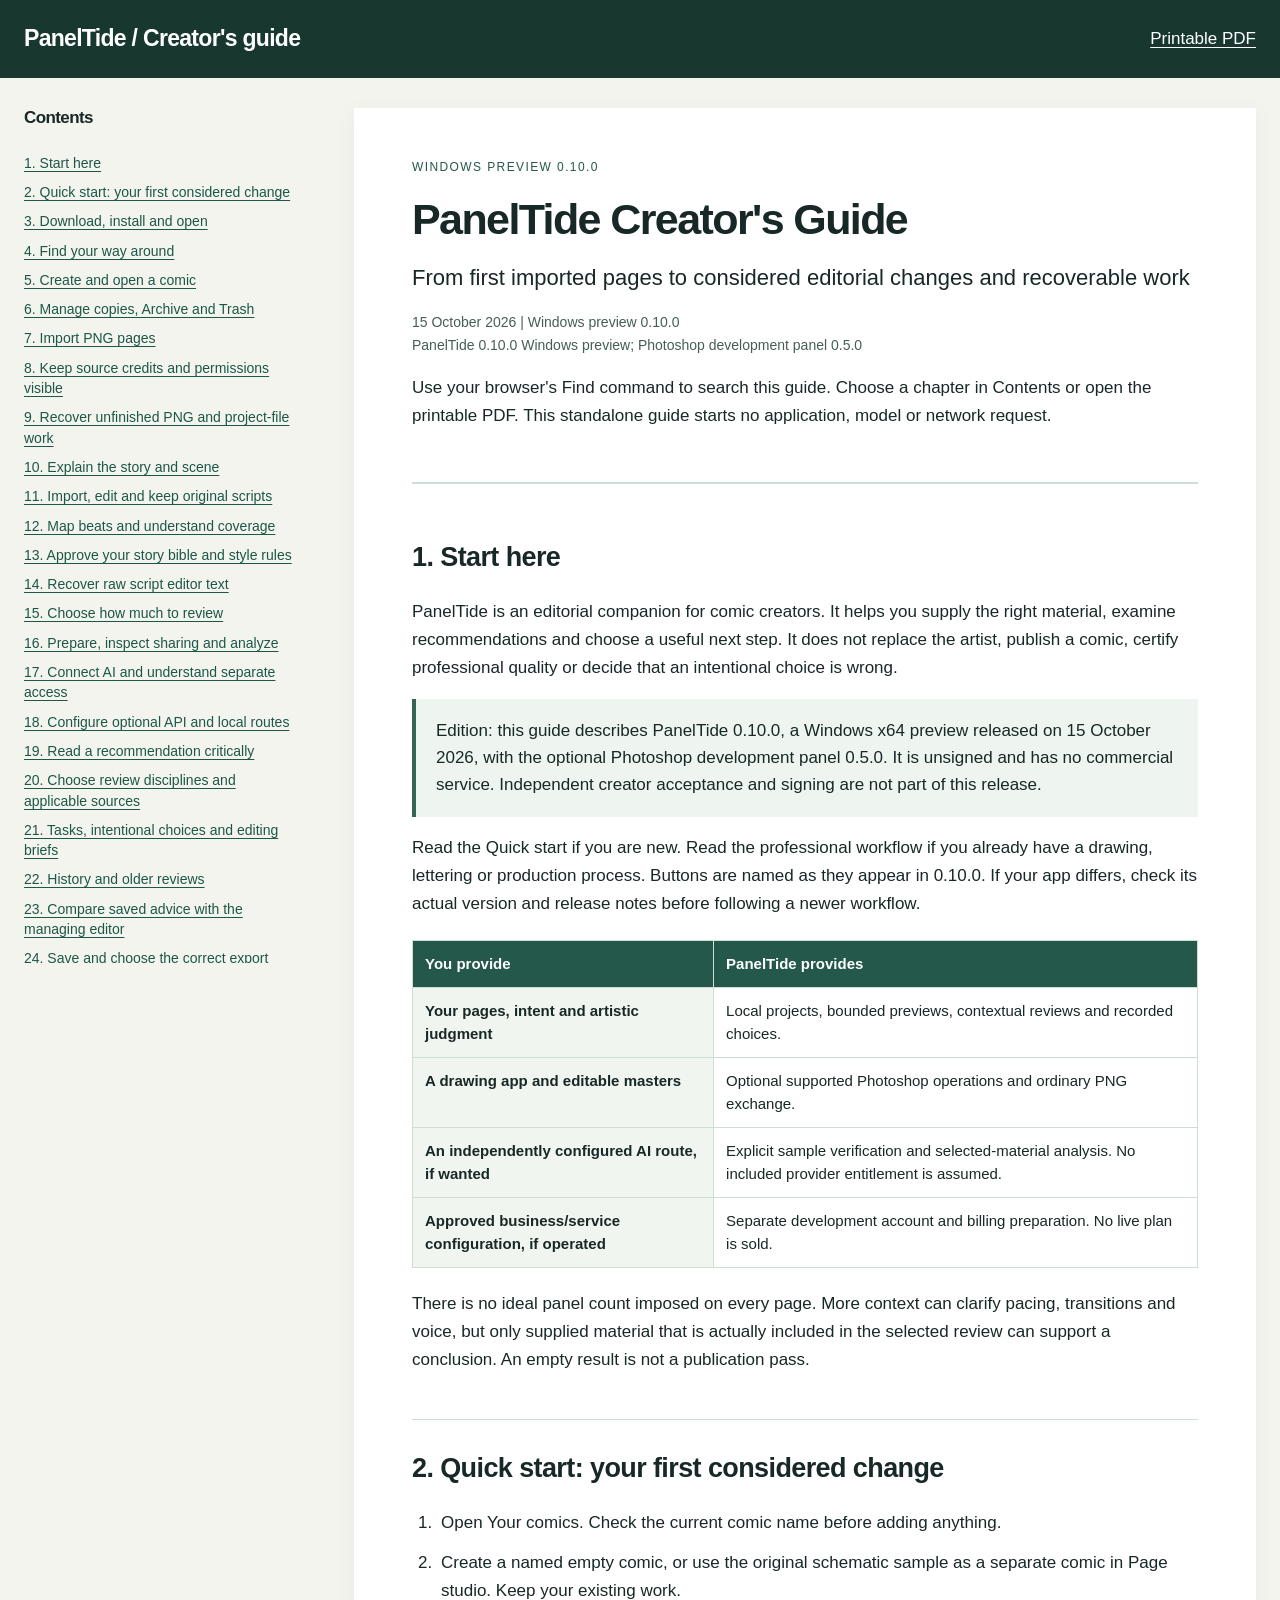
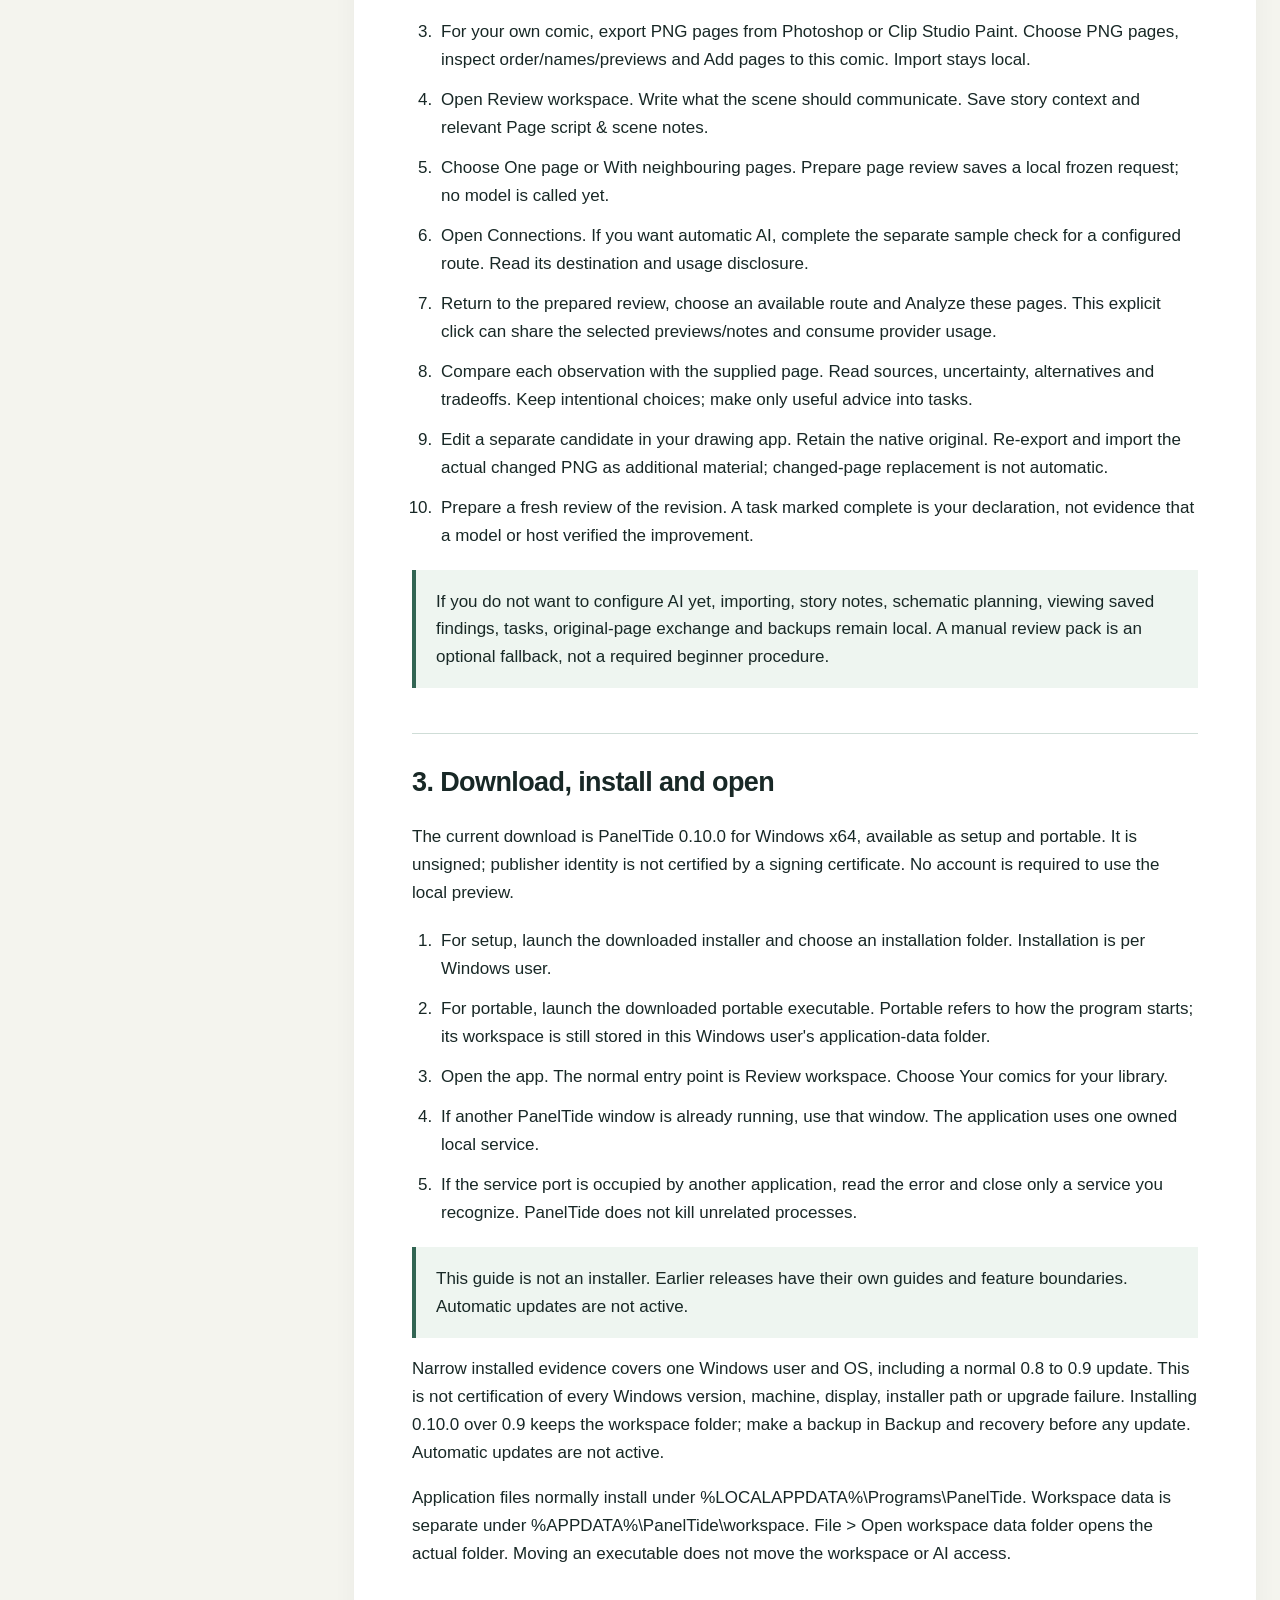
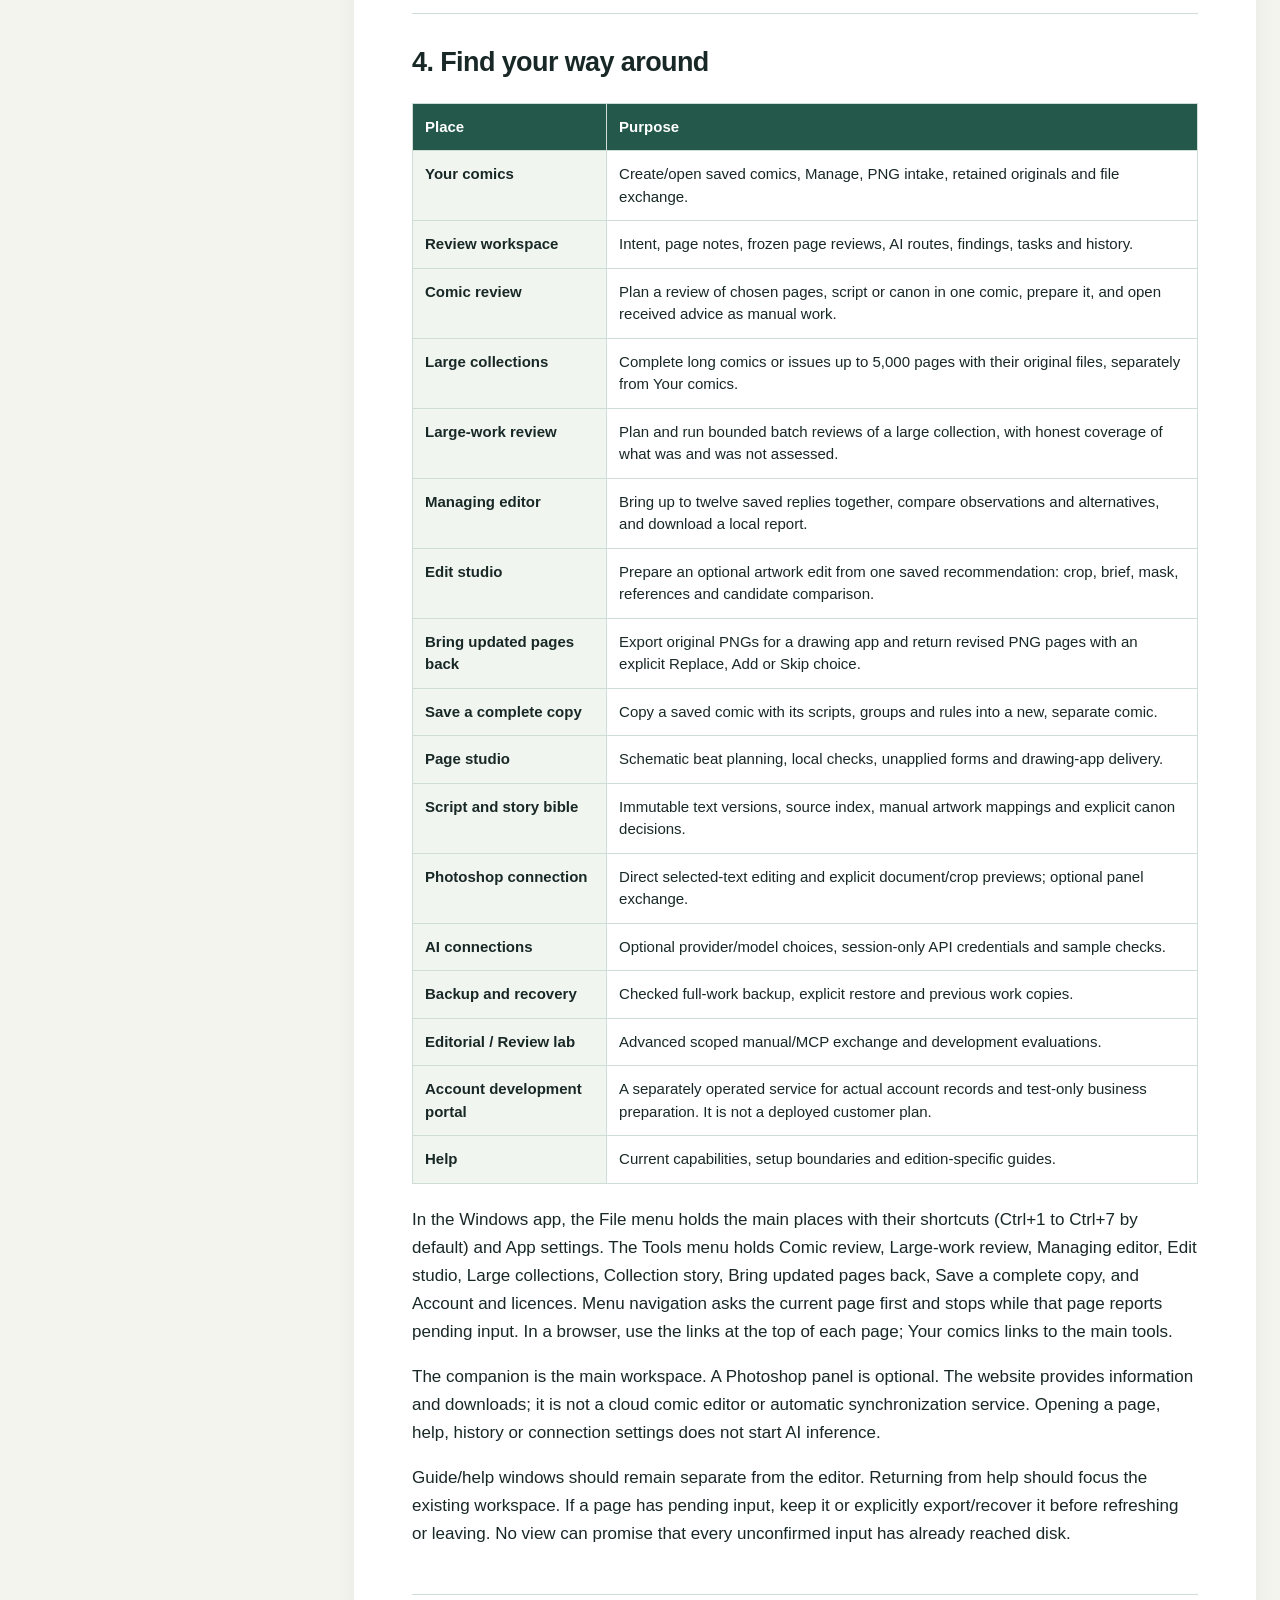
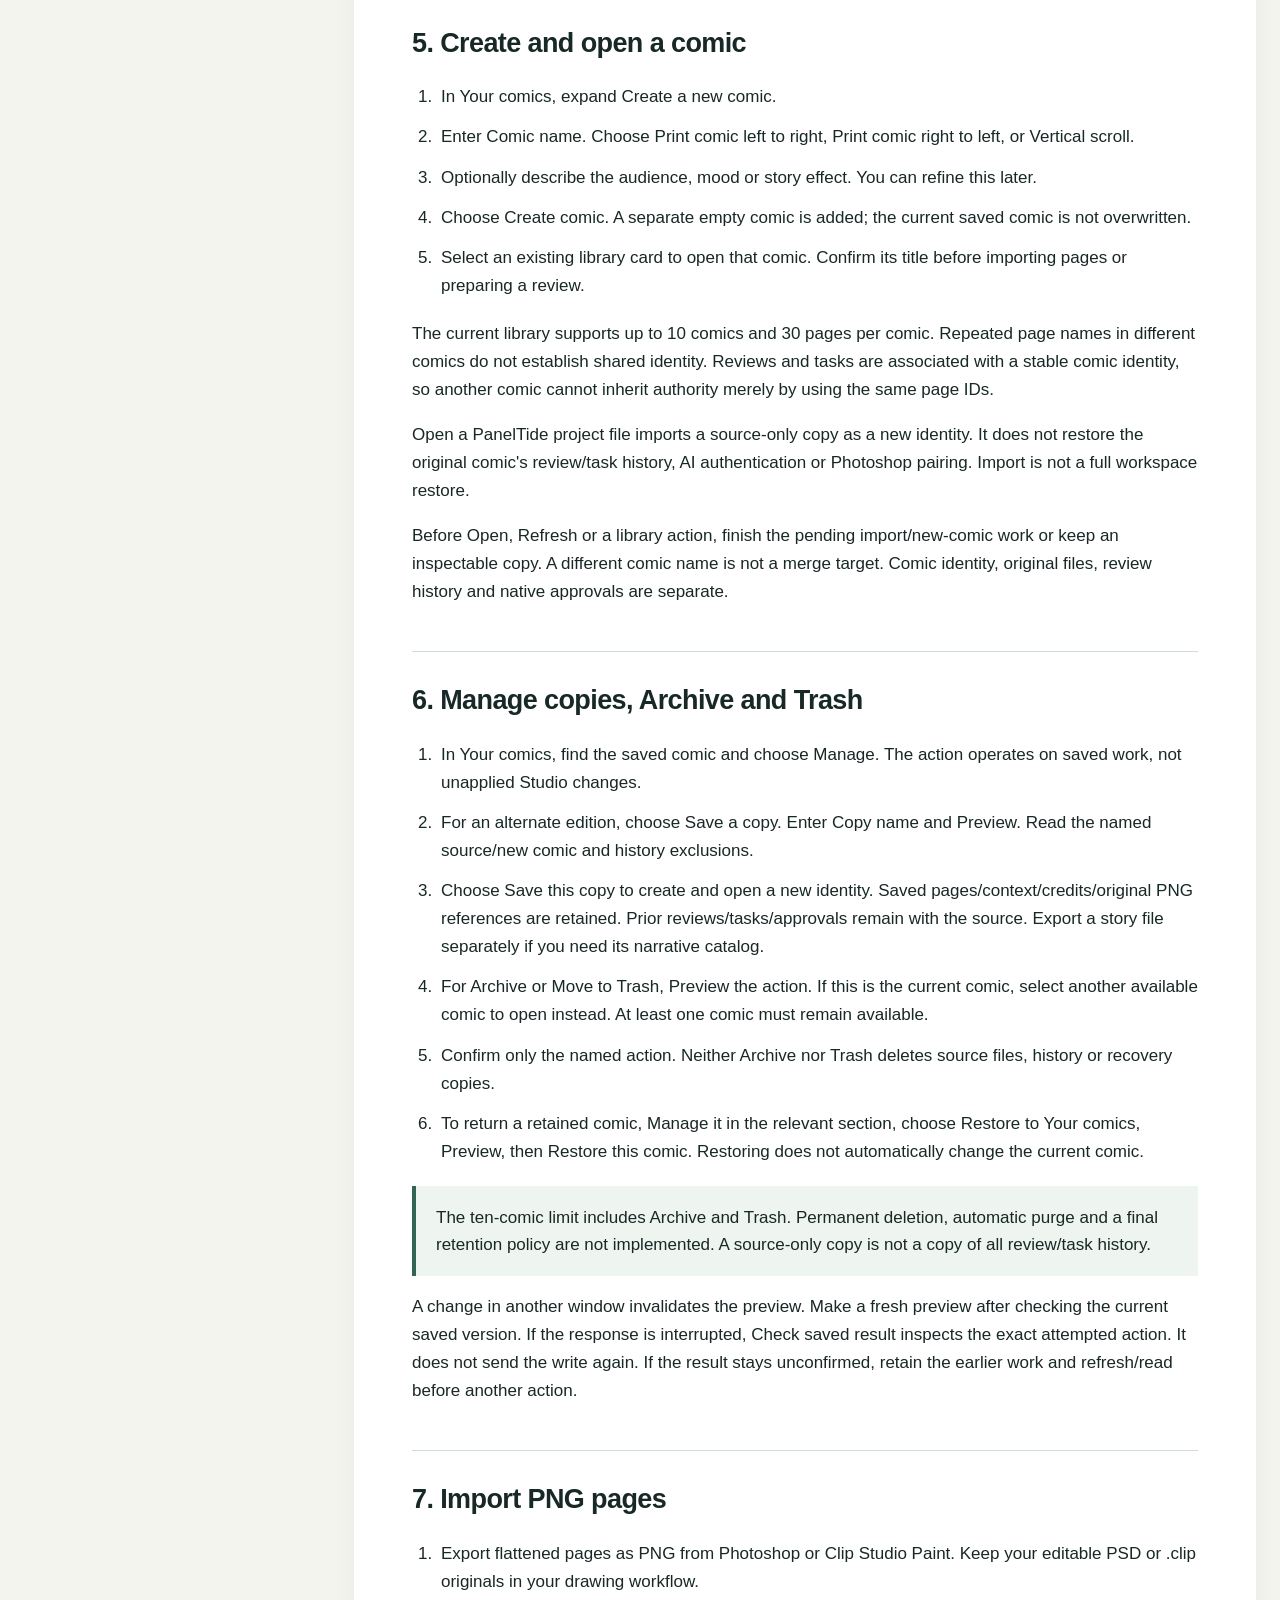
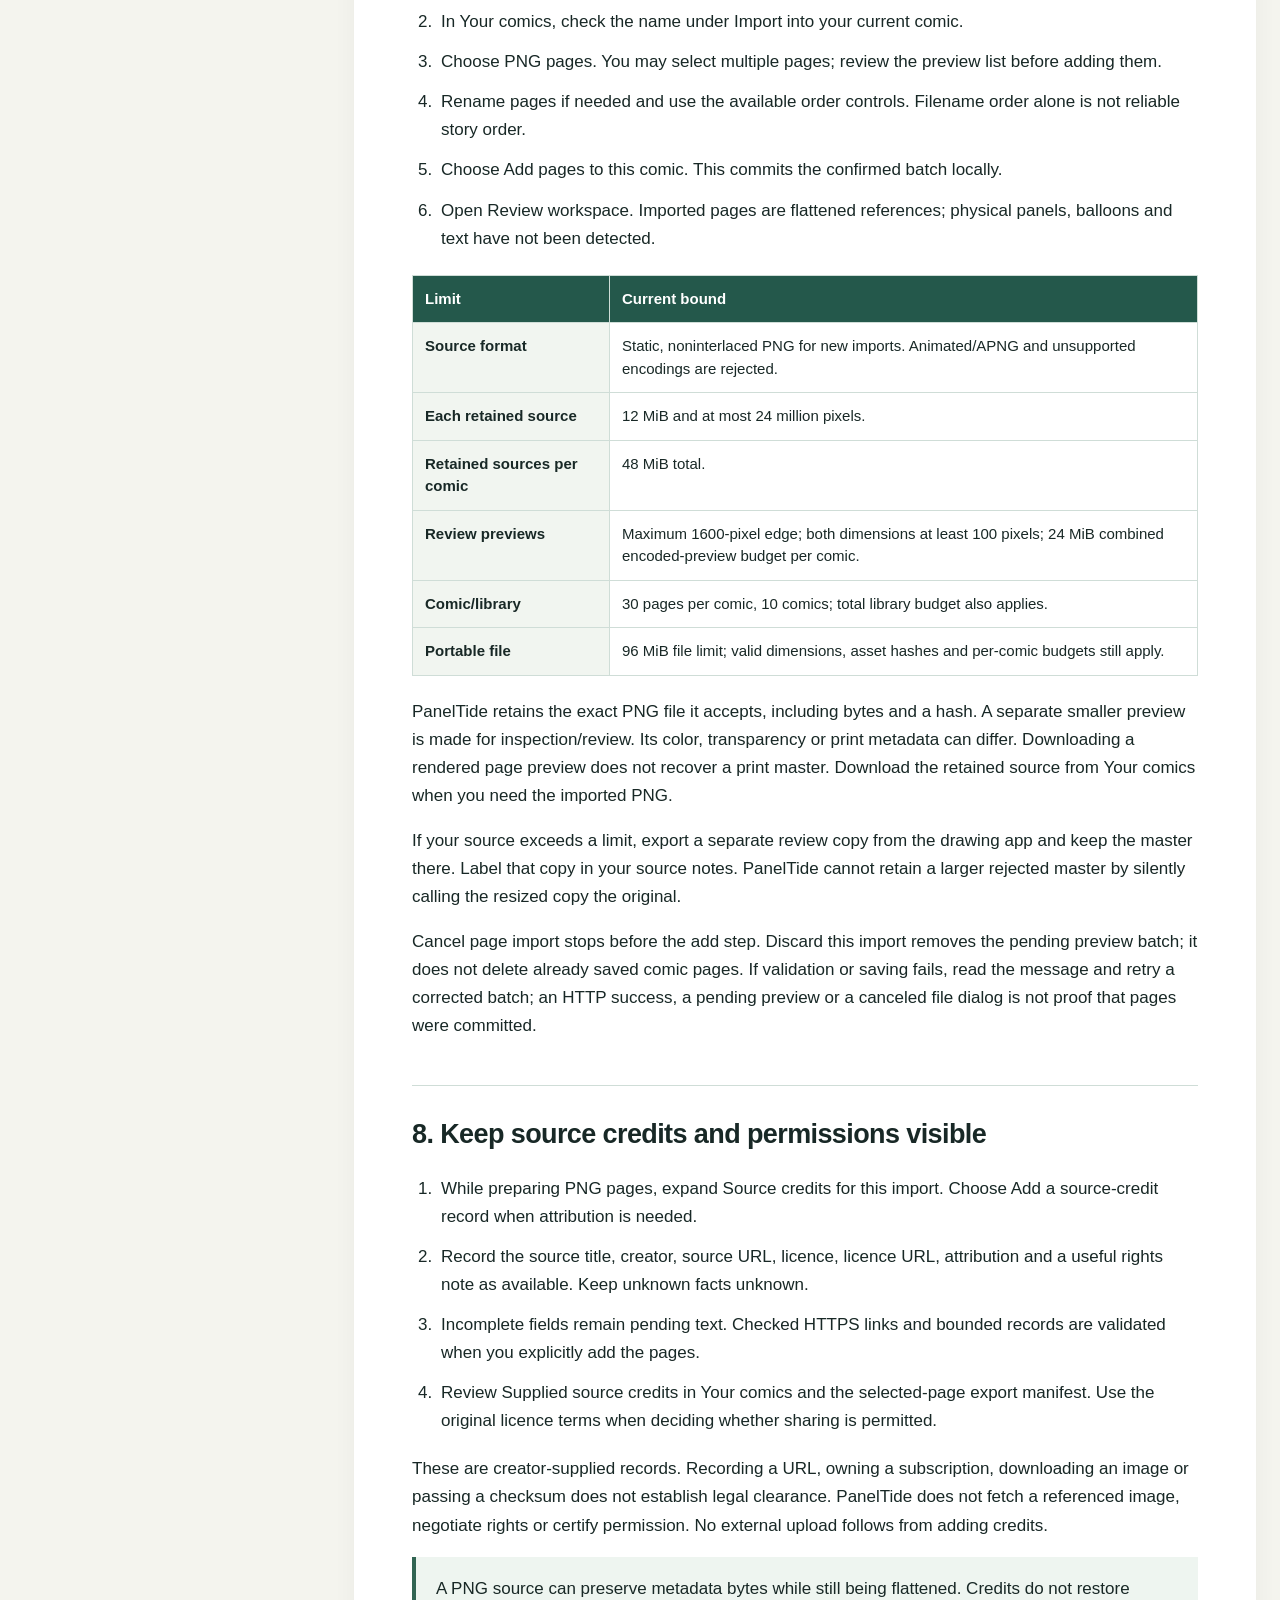
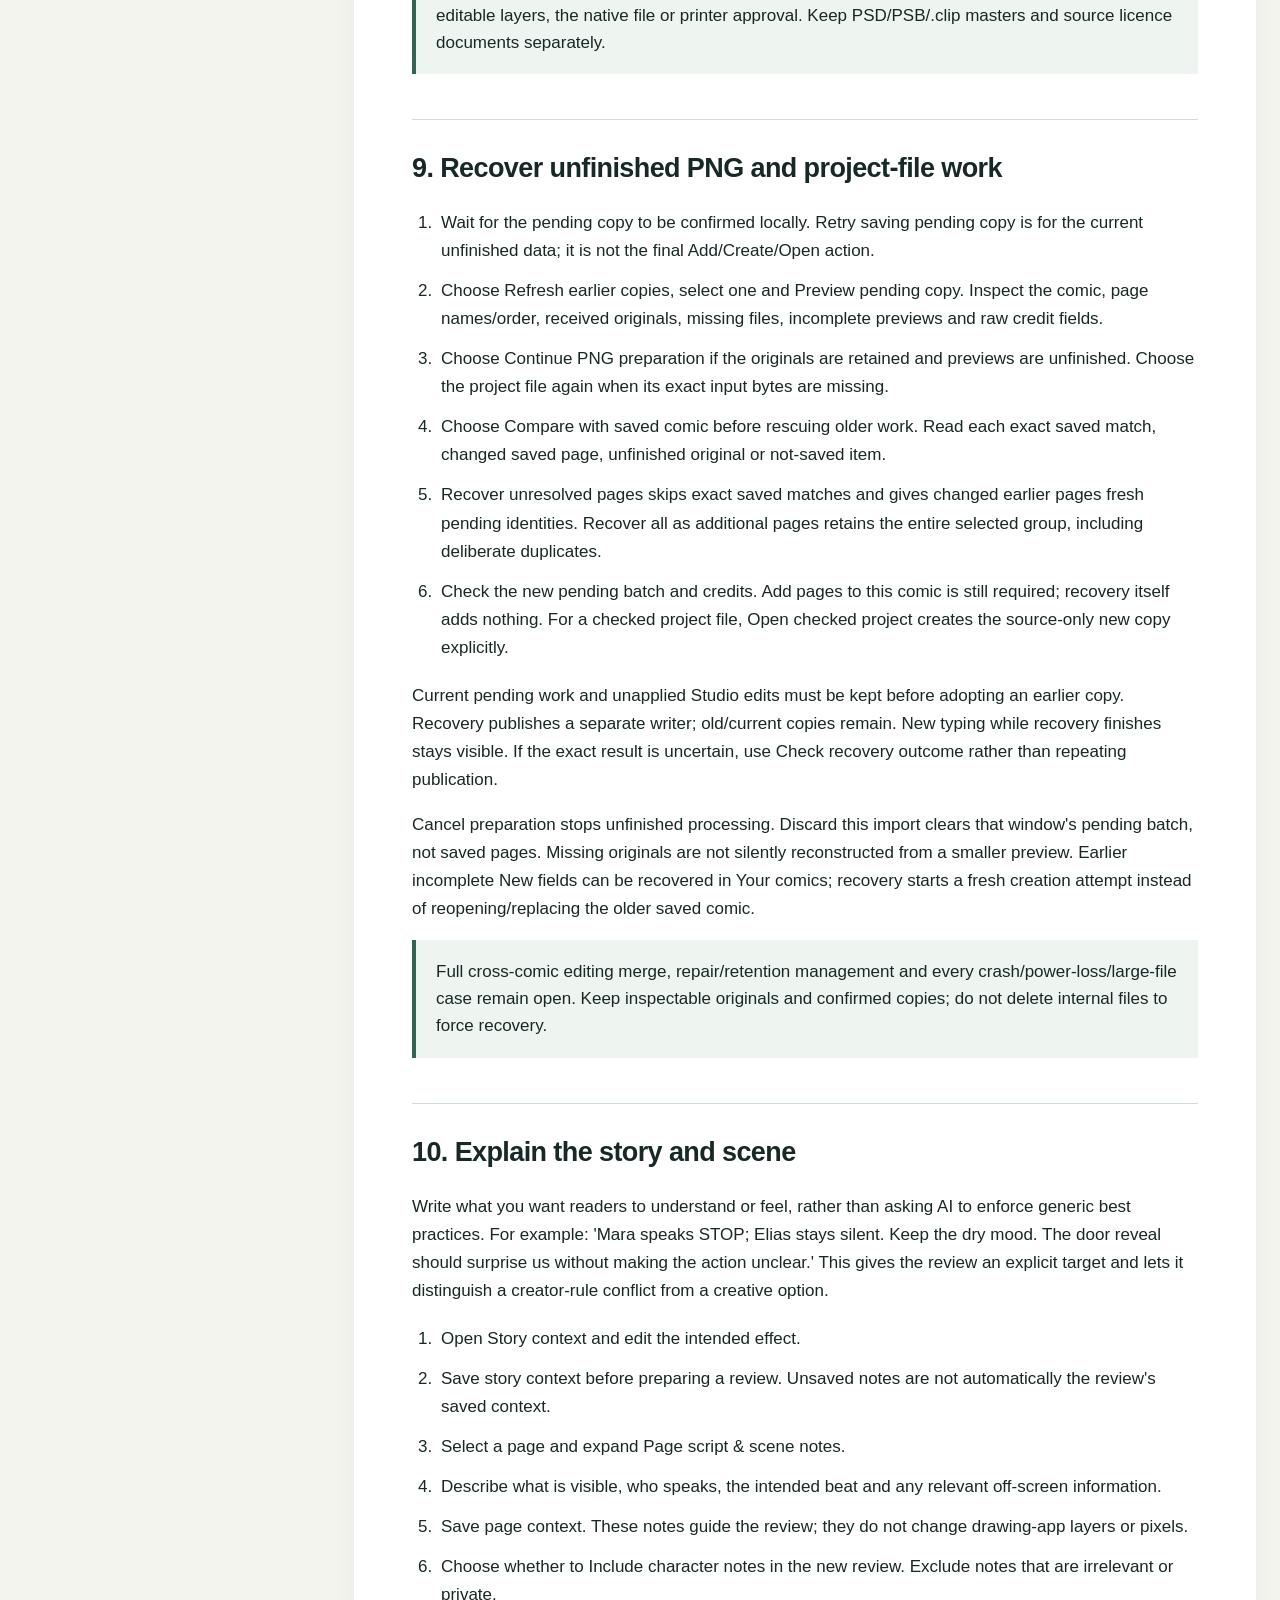
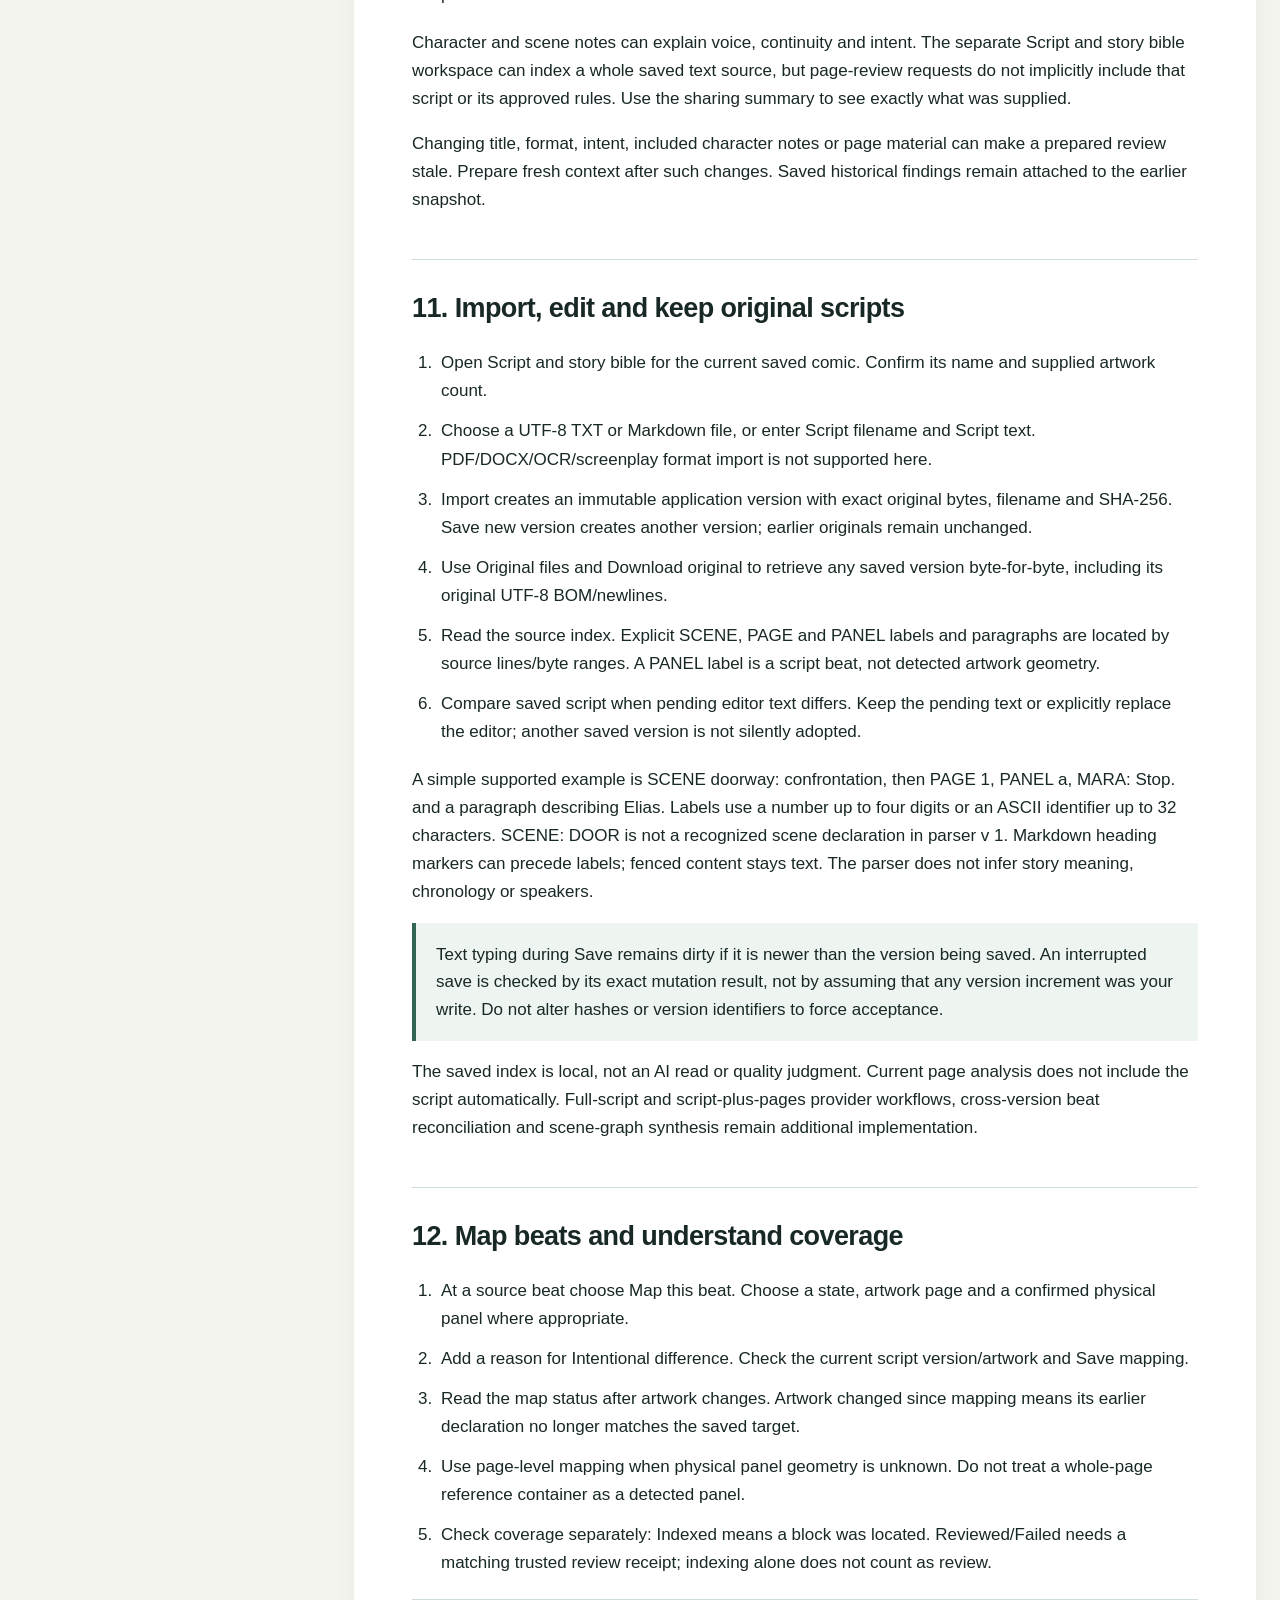
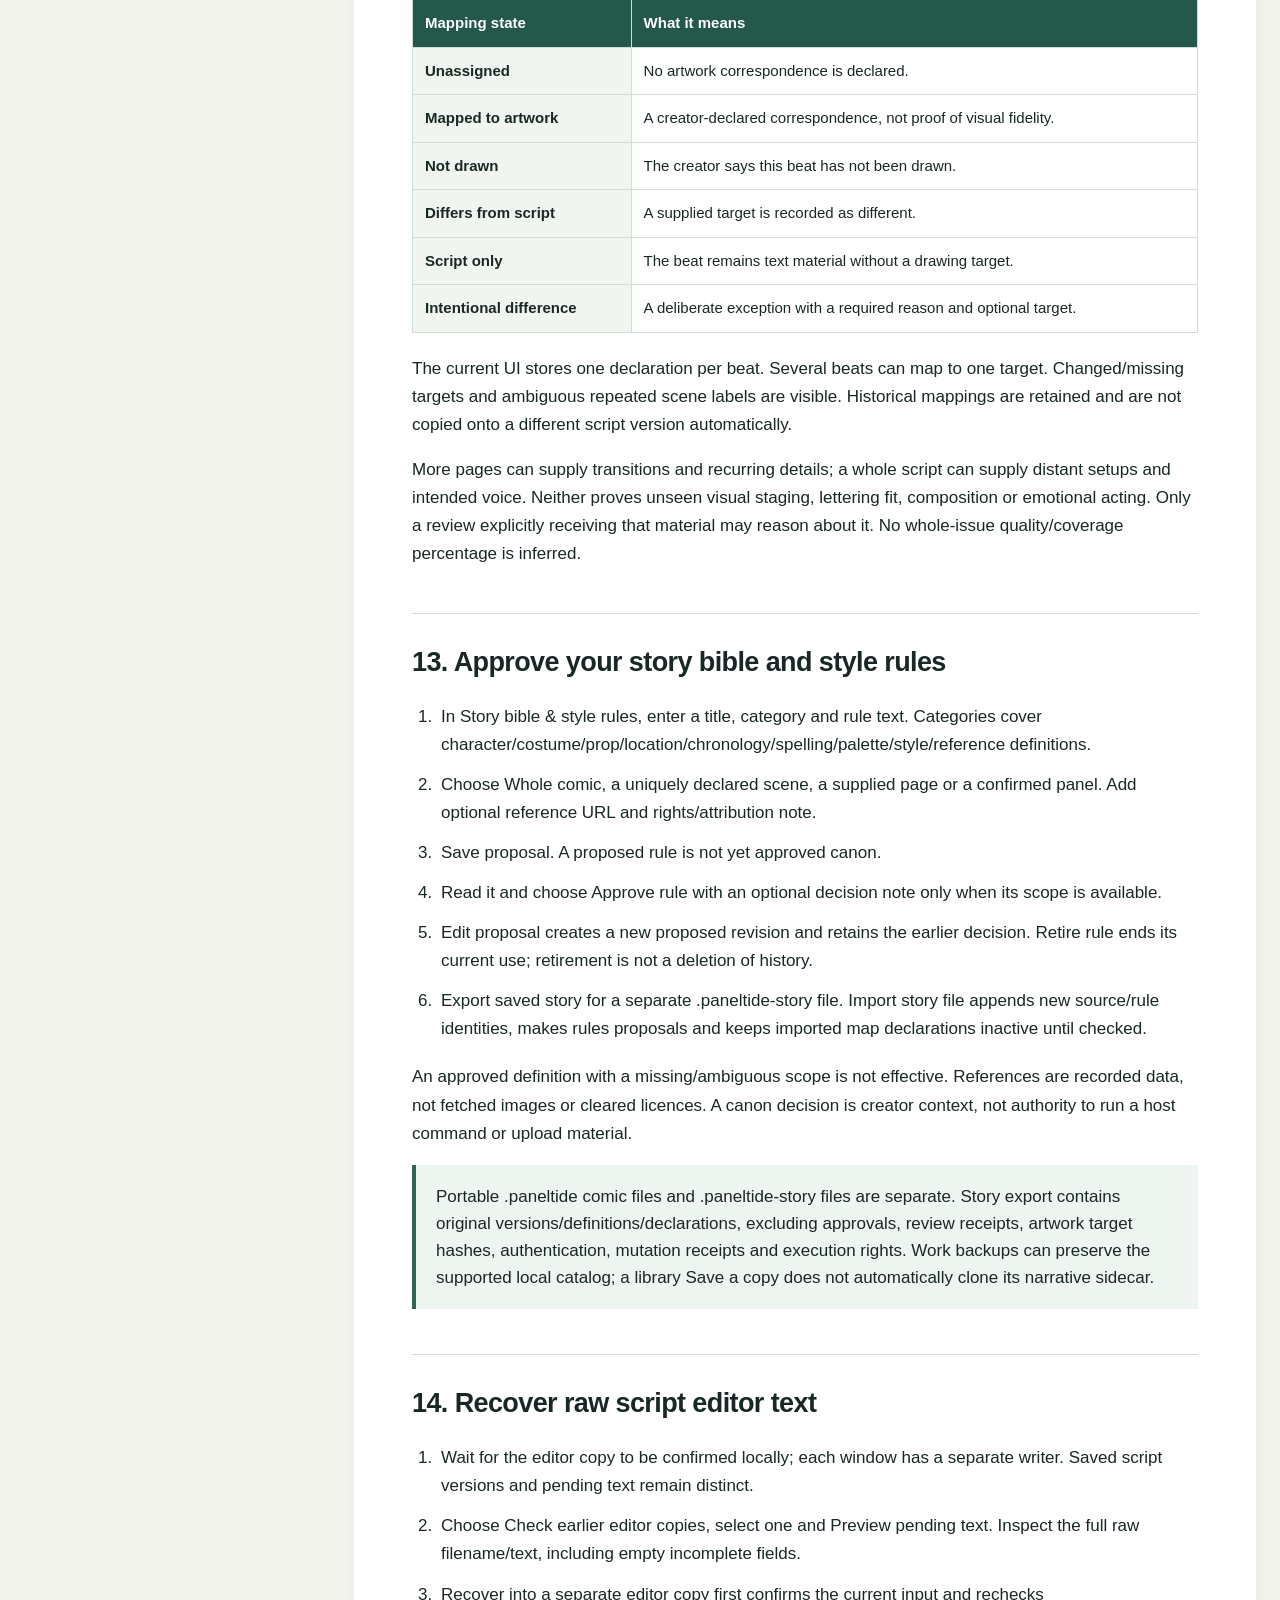
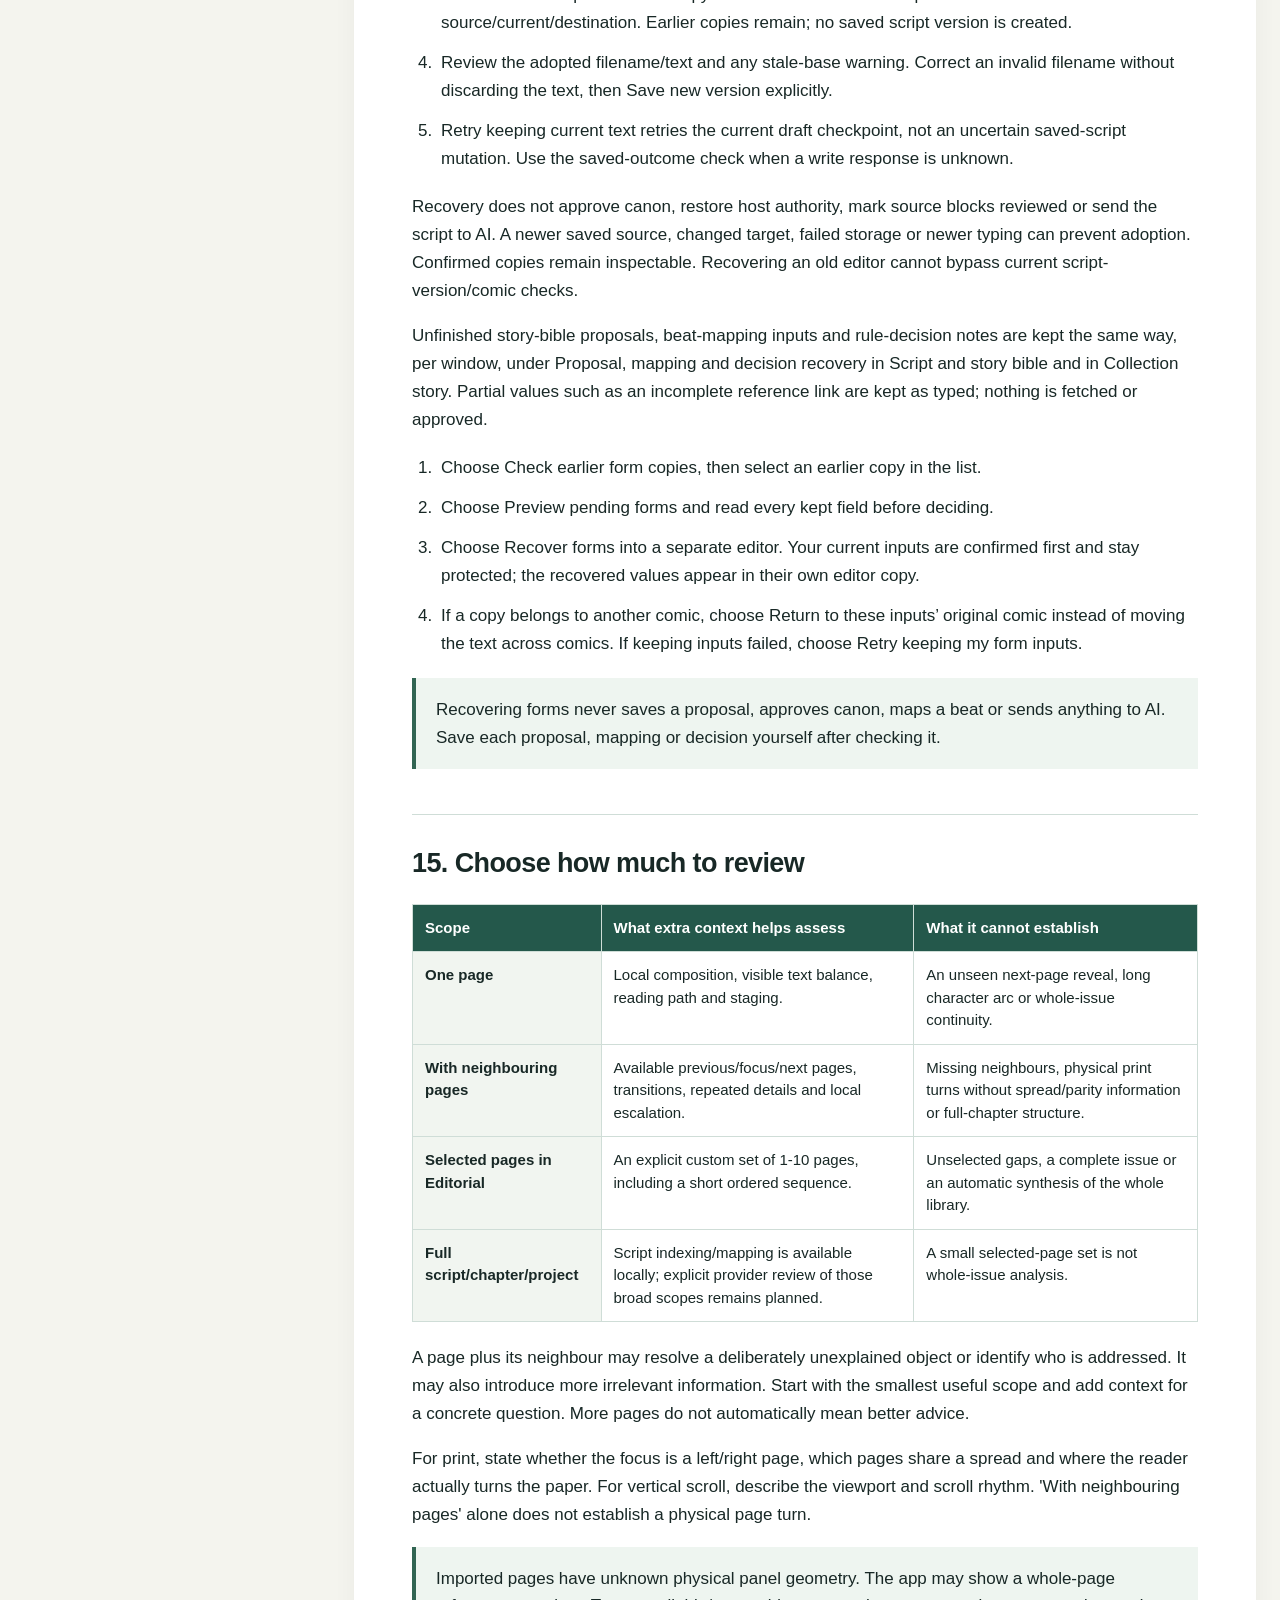
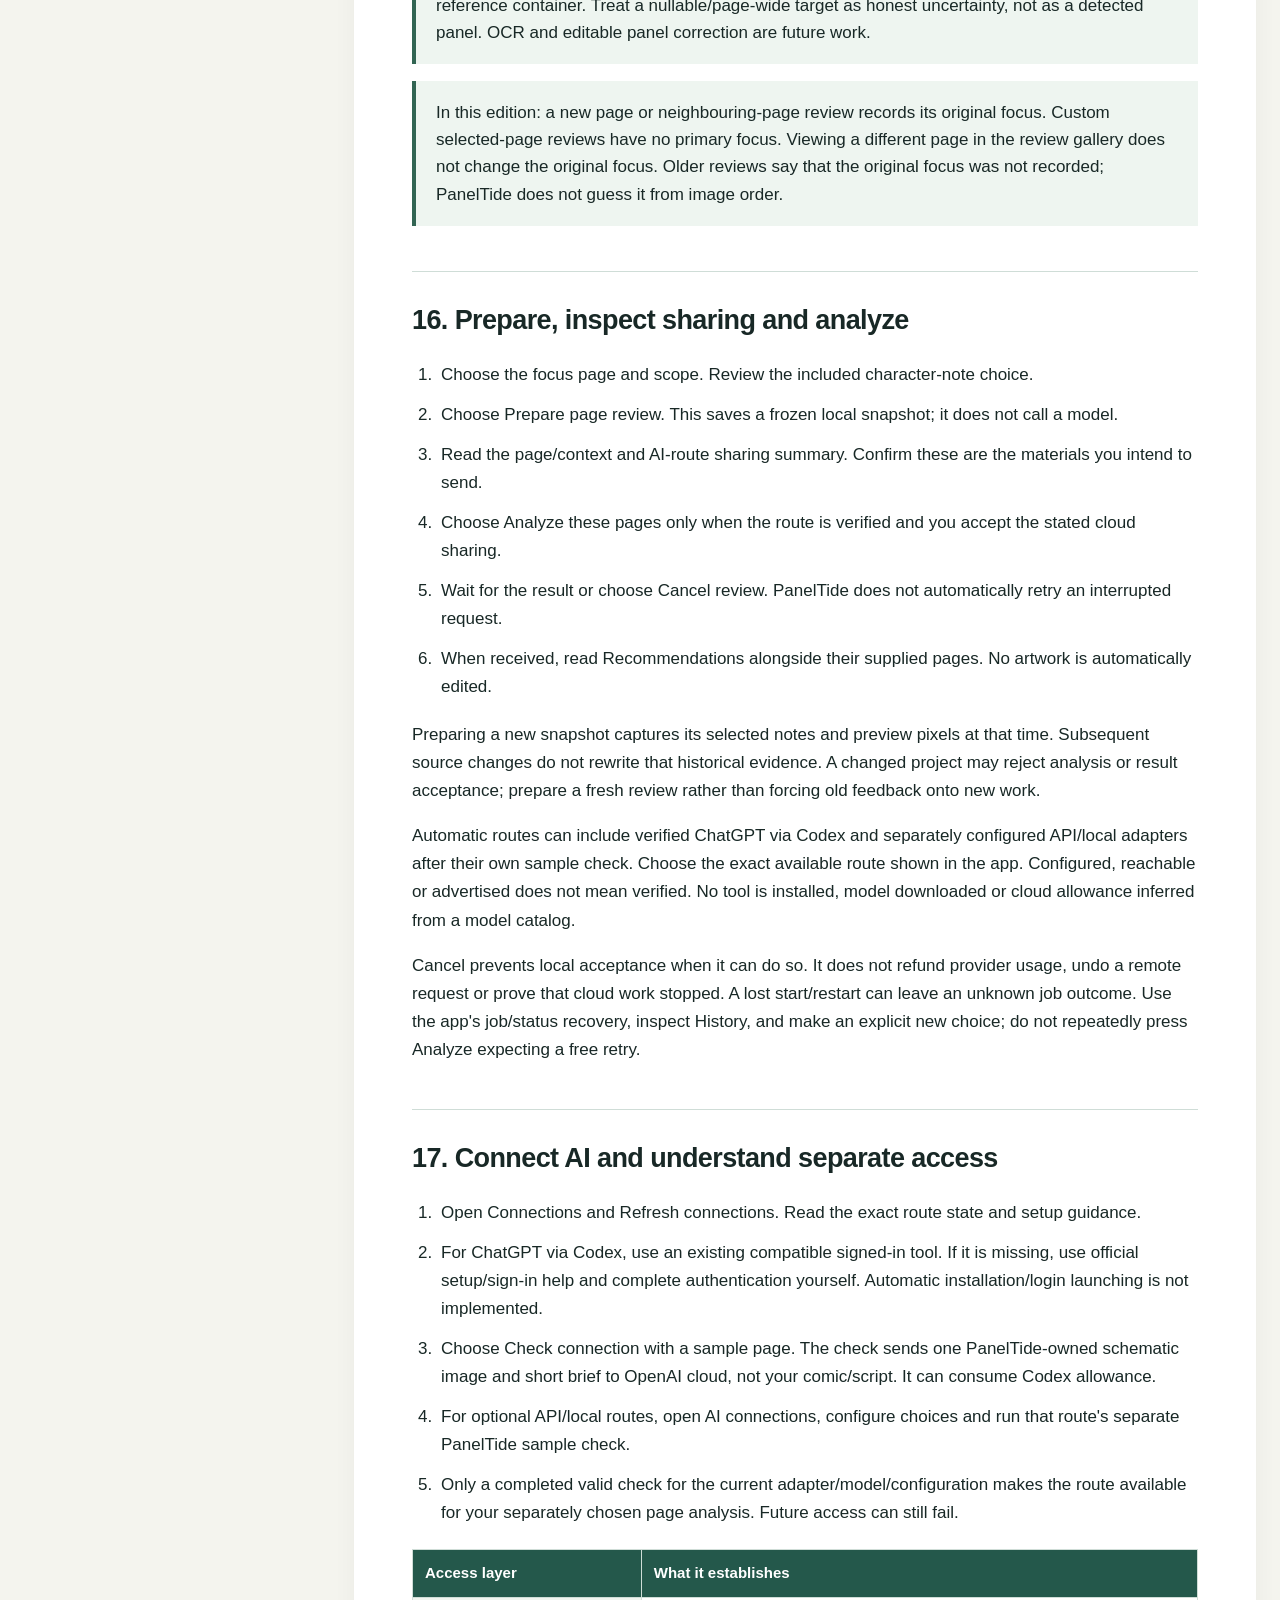
==== guide/user-guide.html @ 699e0cc0 "Publish the PanelTide website and 0.10 creator's guide Co-Authored-By: Claude Opus 5.5 <noreply@anth" ====
<!doctype html><html lang="en"><head><meta charset="utf-8"><meta name="viewport" content="width=device-width,initial-scale=1"><meta name="description" content="PanelTide 0.10.0 Windows preview creator guide with explicit feature limits."><title>PanelTide Creator&#x27;s Guide</title><link rel="stylesheet" href="guide.css"></head><body><a class="skip" href="#guide">Skip to guide</a><header><strong>PanelTide / Creator's guide</strong><a href="PanelTide-0.10-preview-User-Guide.pdf">Printable PDF</a></header><div class="layout"><aside><nav aria-label="Guide contents"><h2>Contents</h2><a href="#start">1. Start here</a><a href="#quick-start">2. Quick start: your first considered change</a><a href="#install">3. Download, install and open</a><a href="#places">4. Find your way around</a><a href="#library">5. Create and open a comic</a><a href="#library-management">6. Manage copies, Archive and Trash</a><a href="#intake">7. Import PNG pages</a><a href="#credits">8. Keep source credits and permissions visible</a><a href="#pending-intake">9. Recover unfinished PNG and project-file work</a><a href="#context">10. Explain the story and scene</a><a href="#script">11. Import, edit and keep original scripts</a><a href="#script-mapping">12. Map beats and understand coverage</a><a href="#canon">13. Approve your story bible and style rules</a><a href="#script-recovery">14. Recover raw script editor text</a><a href="#scope">15. Choose how much to review</a><a href="#prepare">16. Prepare, inspect sharing and analyze</a><a href="#ai">17. Connect AI and understand separate access</a><a href="#ai-settings">18. Configure optional API and local routes</a><a href="#findings">19. Read a recommendation critically</a><a href="#disciplines">20. Choose review disciplines and applicable sources</a><a href="#decisions">21. Tasks, intentional choices and editing briefs</a><a href="#history">22. History and older reviews</a><a href="#managing-editor">23. Compare saved advice with the managing editor</a><a href="#save">24. Save and choose the correct export</a><a href="#backup">25. Back up and restore supported local work</a><a href="#studio">26. Page studio and schematic planning</a><a href="#editor-recovery">27. Recover Studio and workspace drafts safely</a><a href="#photoshop-direct">28. Use Photoshop without installing a panel</a><a href="#photoshop-capture">29. Capture a local document or rectangular crop</a><a href="#photoshop-setup">30. Optional Photoshop development panel</a><a href="#photoshop-read">31. Send selected text or visual context</a><a href="#photoshop-edit">32. Preview, Apply and Undo a text change</a><a href="#page-exchange">33. Exchange original PNGs with drawing apps</a><a href="#returned-pages">34. Bring updated pages back</a><a href="#host-exchange">35. Studio delivery and optional generation</a><a href="#edit-studio">36. Prepare an optional artwork edit</a><a href="#manual-mcp">37. Manual review packs and local MCP</a><a href="#review-lab">38. Use advanced review tools without mistaking tests for quality</a><a href="#account">39. Understand the separate account development service</a><a href="#account-security">40. Account security, devices, privacy and support</a><a href="#billing">41. Read plans, orders and usage honestly</a><a href="#privacy">42. Know what is local and what is shared</a><a href="#keys">43. Keyboard, display and accessibility</a><a href="#problems">44. Troubleshooting: keep work before retrying</a><a href="#example">45. Worked example: a disputed balloon tail</a><a href="#professional">46. A repeatable professional workflow</a><a href="#release-check">47. Before exporting for publication</a><a href="#limits">48. Current limits and unfinished capabilities</a><a href="#glossary">49. Plain-language glossary</a><a href="#reference">50. Edition, documentation and evidence</a><a href="#screenshots">51. Actual source-screen examples</a></nav></aside><main id="guide" tabindex="-1"><div class="cover"><p class="eyebrow">Windows preview 0.10.0</p><h1>PanelTide Creator&#x27;s Guide</h1><p class="subtitle">From first imported pages to considered editorial changes and recoverable work</p><p class="edition">15 October 2026 | Windows preview 0.10.0<br>PanelTide 0.10.0 Windows preview; Photoshop development panel 0.5.0</p><p>Use your browser's Find command to search this guide. Choose a chapter in Contents or open the printable PDF. This standalone guide starts no application, model or network request.</p></div><section id="start" aria-labelledby="heading-start"><h2 id="heading-start">1. Start here</h2><p class="body">PanelTide is an editorial companion for comic creators. It helps you supply the right material, examine recommendations and choose a useful next step. It does not replace the artist, publish a comic, certify professional quality or decide that an intentional choice is wrong.</p><p class="note">Edition: this guide describes PanelTide 0.10.0, a Windows x64 preview released on 15 October 2026, with the optional Photoshop development panel 0.5.0. It is unsigned and has no commercial service. Independent creator acceptance and signing are not part of this release.</p><p class="body">Read the Quick start if you are new. Read the professional workflow if you already have a drawing, lettering or production process. Buttons are named as they appear in 0.10.0. If your app differs, check its actual version and release notes before following a newer workflow.</p><div class="table-scroll" tabindex="0" role="region" aria-label="You provide table"><table><thead><tr><th scope="col">You provide</th><th scope="col">PanelTide provides</th></tr></thead><tbody><tr><th scope="row">Your pages, intent and artistic judgment</th><td>Local projects, bounded previews, contextual reviews and recorded choices.</td></tr><tr><th scope="row">A drawing app and editable masters</th><td>Optional supported Photoshop operations and ordinary PNG exchange.</td></tr><tr><th scope="row">An independently configured AI route, if wanted</th><td>Explicit sample verification and selected-material analysis. No included provider entitlement is assumed.</td></tr><tr><th scope="row">Approved business/service configuration, if operated</th><td>Separate development account and billing preparation. No live plan is sold.</td></tr></tbody></table></div><p class="body">There is no ideal panel count imposed on every page. More context can clarify pacing, transitions and voice, but only supplied material that is actually included in the selected review can support a conclusion. An empty result is not a publication pass.</p></section><section id="quick-start" aria-labelledby="heading-quick-start"><h2 id="heading-quick-start">2. Quick start: your first considered change</h2><ol><li>Open Your comics. Check the current comic name before adding anything.</li><li>Create a named empty comic, or use the original schematic sample as a separate comic in Page studio. Keep your existing work.</li><li>For your own comic, export PNG pages from Photoshop or Clip Studio Paint. Choose PNG pages, inspect order/names/previews and Add pages to this comic. Import stays local.</li><li>Open Review workspace. Write what the scene should communicate. Save story context and relevant Page script &amp; scene notes.</li><li>Choose One page or With neighbouring pages. Prepare page review saves a local frozen request; no model is called yet.</li><li>Open Connections. If you want automatic AI, complete the separate sample check for a configured route. Read its destination and usage disclosure.</li><li>Return to the prepared review, choose an available route and Analyze these pages. This explicit click can share the selected previews/notes and consume provider usage.</li><li>Compare each observation with the supplied page. Read sources, uncertainty, alternatives and tradeoffs. Keep intentional choices; make only useful advice into tasks.</li><li>Edit a separate candidate in your drawing app. Retain the native original. Re-export and import the actual changed PNG as additional material; changed-page replacement is not automatic.</li><li>Prepare a fresh review of the revision. A task marked complete is your declaration, not evidence that a model or host verified the improvement.</li></ol><p class="note">If you do not want to configure AI yet, importing, story notes, schematic planning, viewing saved findings, tasks, original-page exchange and backups remain local. A manual review pack is an optional fallback, not a required beginner procedure.</p></section><section id="install" aria-labelledby="heading-install"><h2 id="heading-install">3. Download, install and open</h2><p class="body">The current download is PanelTide 0.10.0 for Windows x64, available as setup and portable. It is unsigned; publisher identity is not certified by a signing certificate. No account is required to use the local preview.</p><ol><li>For setup, launch the downloaded installer and choose an installation folder. Installation is per Windows user.</li><li>For portable, launch the downloaded portable executable. Portable refers to how the program starts; its workspace is still stored in this Windows user&#x27;s application-data folder.</li><li>Open the app. The normal entry point is Review workspace. Choose Your comics for your library.</li><li>If another PanelTide window is already running, use that window. The application uses one owned local service.</li><li>If the service port is occupied by another application, read the error and close only a service you recognize. PanelTide does not kill unrelated processes.</li></ol><p class="note">This guide is not an installer. Earlier releases have their own guides and feature boundaries. Automatic updates are not active.</p><p class="body">Narrow installed evidence covers one Windows user and OS, including a normal 0.8 to 0.9 update. This is not certification of every Windows version, machine, display, installer path or upgrade failure. Installing 0.10.0 over 0.9 keeps the workspace folder; make a backup in Backup and recovery before any update. Automatic updates are not active.</p><p class="body">Application files normally install under %LOCALAPPDATA%\Programs\PanelTide. Workspace data is separate under %APPDATA%\PanelTide\workspace. File &gt; Open workspace data folder opens the actual folder. Moving an executable does not move the workspace or AI access.</p></section><section id="places" aria-labelledby="heading-places"><h2 id="heading-places">4. Find your way around</h2><div class="table-scroll" tabindex="0" role="region" aria-label="Place table"><table><thead><tr><th scope="col">Place</th><th scope="col">Purpose</th></tr></thead><tbody><tr><th scope="row">Your comics</th><td>Create/open saved comics, Manage, PNG intake, retained originals and file exchange.</td></tr><tr><th scope="row">Review workspace</th><td>Intent, page notes, frozen page reviews, AI routes, findings, tasks and history.</td></tr><tr><th scope="row">Comic review</th><td>Plan a review of chosen pages, script or canon in one comic, prepare it, and open received advice as manual work.</td></tr><tr><th scope="row">Large collections</th><td>Complete long comics or issues up to 5,000 pages with their original files, separately from Your comics.</td></tr><tr><th scope="row">Large-work review</th><td>Plan and run bounded batch reviews of a large collection, with honest coverage of what was and was not assessed.</td></tr><tr><th scope="row">Managing editor</th><td>Bring up to twelve saved replies together, compare observations and alternatives, and download a local report.</td></tr><tr><th scope="row">Edit studio</th><td>Prepare an optional artwork edit from one saved recommendation: crop, brief, mask, references and candidate comparison.</td></tr><tr><th scope="row">Bring updated pages back</th><td>Export original PNGs for a drawing app and return revised PNG pages with an explicit Replace, Add or Skip choice.</td></tr><tr><th scope="row">Save a complete copy</th><td>Copy a saved comic with its scripts, groups and rules into a new, separate comic.</td></tr><tr><th scope="row">Page studio</th><td>Schematic beat planning, local checks, unapplied forms and drawing-app delivery.</td></tr><tr><th scope="row">Script and story bible</th><td>Immutable text versions, source index, manual artwork mappings and explicit canon decisions.</td></tr><tr><th scope="row">Photoshop connection</th><td>Direct selected-text editing and explicit document/crop previews; optional panel exchange.</td></tr><tr><th scope="row">AI connections</th><td>Optional provider/model choices, session-only API credentials and sample checks.</td></tr><tr><th scope="row">Backup and recovery</th><td>Checked full-work backup, explicit restore and previous work copies.</td></tr><tr><th scope="row">Editorial / Review lab</th><td>Advanced scoped manual/MCP exchange and development evaluations.</td></tr><tr><th scope="row">Account development portal</th><td>A separately operated service for actual account records and test-only business preparation. It is not a deployed customer plan.</td></tr><tr><th scope="row">Help</th><td>Current capabilities, setup boundaries and edition-specific guides.</td></tr></tbody></table></div><p class="body">In the Windows app, the File menu holds the main places with their shortcuts (Ctrl+1 to Ctrl+7 by default) and App settings. The Tools menu holds Comic review, Large-work review, Managing editor, Edit studio, Large collections, Collection story, Bring updated pages back, Save a complete copy, and Account and licences. Menu navigation asks the current page first and stops while that page reports pending input. In a browser, use the links at the top of each page; Your comics links to the main tools.</p><p class="body">The companion is the main workspace. A Photoshop panel is optional. The website provides information and downloads; it is not a cloud comic editor or automatic synchronization service. Opening a page, help, history or connection settings does not start AI inference.</p><p class="body">Guide/help windows should remain separate from the editor. Returning from help should focus the existing workspace. If a page has pending input, keep it or explicitly export/recover it before refreshing or leaving. No view can promise that every unconfirmed input has already reached disk.</p></section><section id="library" aria-labelledby="heading-library"><h2 id="heading-library">5. Create and open a comic</h2><ol><li>In Your comics, expand Create a new comic.</li><li>Enter Comic name. Choose Print comic left to right, Print comic right to left, or Vertical scroll.</li><li>Optionally describe the audience, mood or story effect. You can refine this later.</li><li>Choose Create comic. A separate empty comic is added; the current saved comic is not overwritten.</li><li>Select an existing library card to open that comic. Confirm its title before importing pages or preparing a review.</li></ol><p class="body">The current library supports up to 10 comics and 30 pages per comic. Repeated page names in different comics do not establish shared identity. Reviews and tasks are associated with a stable comic identity, so another comic cannot inherit authority merely by using the same page IDs.</p><p class="body">Open a PanelTide project file imports a source-only copy as a new identity. It does not restore the original comic&#x27;s review/task history, AI authentication or Photoshop pairing. Import is not a full workspace restore.</p><p class="body">Before Open, Refresh or a library action, finish the pending import/new-comic work or keep an inspectable copy. A different comic name is not a merge target. Comic identity, original files, review history and native approvals are separate.</p></section><section id="library-management" aria-labelledby="heading-library-management"><h2 id="heading-library-management">6. Manage copies, Archive and Trash</h2><ol><li>In Your comics, find the saved comic and choose Manage. The action operates on saved work, not unapplied Studio changes.</li><li>For an alternate edition, choose Save a copy. Enter Copy name and Preview. Read the named source/new comic and history exclusions.</li><li>Choose Save this copy to create and open a new identity. Saved pages/context/credits/original PNG references are retained. Prior reviews/tasks/approvals remain with the source. Export a story file separately if you need its narrative catalog.</li><li>For Archive or Move to Trash, Preview the action. If this is the current comic, select another available comic to open instead. At least one comic must remain available.</li><li>Confirm only the named action. Neither Archive nor Trash deletes source files, history or recovery copies.</li><li>To return a retained comic, Manage it in the relevant section, choose Restore to Your comics, Preview, then Restore this comic. Restoring does not automatically change the current comic.</li></ol><p class="note">The ten-comic limit includes Archive and Trash. Permanent deletion, automatic purge and a final retention policy are not implemented. A source-only copy is not a copy of all review/task history.</p><p class="body">A change in another window invalidates the preview. Make a fresh preview after checking the current saved version. If the response is interrupted, Check saved result inspects the exact attempted action. It does not send the write again. If the result stays unconfirmed, retain the earlier work and refresh/read before another action.</p></section><section id="intake" aria-labelledby="heading-intake"><h2 id="heading-intake">7. Import PNG pages</h2><ol><li>Export flattened pages as PNG from Photoshop or Clip Studio Paint. Keep your editable PSD or .clip originals in your drawing workflow.</li><li>In Your comics, check the name under Import into your current comic.</li><li>Choose PNG pages. You may select multiple pages; review the preview list before adding them.</li><li>Rename pages if needed and use the available order controls. Filename order alone is not reliable story order.</li><li>Choose Add pages to this comic. This commits the confirmed batch locally.</li><li>Open Review workspace. Imported pages are flattened references; physical panels, balloons and text have not been detected.</li></ol><div class="table-scroll" tabindex="0" role="region" aria-label="Limit table"><table><thead><tr><th scope="col">Limit</th><th scope="col">Current bound</th></tr></thead><tbody><tr><th scope="row">Source format</th><td>Static, noninterlaced PNG for new imports. Animated/APNG and unsupported encodings are rejected.</td></tr><tr><th scope="row">Each retained source</th><td>12 MiB and at most 24 million pixels.</td></tr><tr><th scope="row">Retained sources per comic</th><td>48 MiB total.</td></tr><tr><th scope="row">Review previews</th><td>Maximum 1600-pixel edge; both dimensions at least 100 pixels; 24 MiB combined encoded-preview budget per comic.</td></tr><tr><th scope="row">Comic/library</th><td>30 pages per comic, 10 comics; total library budget also applies.</td></tr><tr><th scope="row">Portable file</th><td>96 MiB file limit; valid dimensions, asset hashes and per-comic budgets still apply.</td></tr></tbody></table></div><p class="body">PanelTide retains the exact PNG file it accepts, including bytes and a hash. A separate smaller preview is made for inspection/review. Its color, transparency or print metadata can differ. Downloading a rendered page preview does not recover a print master. Download the retained source from Your comics when you need the imported PNG.</p><p class="body">If your source exceeds a limit, export a separate review copy from the drawing app and keep the master there. Label that copy in your source notes. PanelTide cannot retain a larger rejected master by silently calling the resized copy the original.</p><p class="body">Cancel page import stops before the add step. Discard this import removes the pending preview batch; it does not delete already saved comic pages. If validation or saving fails, read the message and retry a corrected batch; an HTTP success, a pending preview or a canceled file dialog is not proof that pages were committed.</p></section><section id="credits" aria-labelledby="heading-credits"><h2 id="heading-credits">8. Keep source credits and permissions visible</h2><ol><li>While preparing PNG pages, expand Source credits for this import. Choose Add a source-credit record when attribution is needed.</li><li>Record the source title, creator, source URL, licence, licence URL, attribution and a useful rights note as available. Keep unknown facts unknown.</li><li>Incomplete fields remain pending text. Checked HTTPS links and bounded records are validated when you explicitly add the pages.</li><li>Review Supplied source credits in Your comics and the selected-page export manifest. Use the original licence terms when deciding whether sharing is permitted.</li></ol><p class="body">These are creator-supplied records. Recording a URL, owning a subscription, downloading an image or passing a checksum does not establish legal clearance. PanelTide does not fetch a referenced image, negotiate rights or certify permission. No external upload follows from adding credits.</p><p class="note">A PNG source can preserve metadata bytes while still being flattened. Credits do not restore editable layers, the native file or printer approval. Keep PSD/PSB/.clip masters and source licence documents separately.</p></section><section id="pending-intake" aria-labelledby="heading-pending-intake"><h2 id="heading-pending-intake">9. Recover unfinished PNG and project-file work</h2><ol><li>Wait for the pending copy to be confirmed locally. Retry saving pending copy is for the current unfinished data; it is not the final Add/Create/Open action.</li><li>Choose Refresh earlier copies, select one and Preview pending copy. Inspect the comic, page names/order, received originals, missing files, incomplete previews and raw credit fields.</li><li>Choose Continue PNG preparation if the originals are retained and previews are unfinished. Choose the project file again when its exact input bytes are missing.</li><li>Choose Compare with saved comic before rescuing older work. Read each exact saved match, changed saved page, unfinished original or not-saved item.</li><li>Recover unresolved pages skips exact saved matches and gives changed earlier pages fresh pending identities. Recover all as additional pages retains the entire selected group, including deliberate duplicates.</li><li>Check the new pending batch and credits. Add pages to this comic is still required; recovery itself adds nothing. For a checked project file, Open checked project creates the source-only new copy explicitly.</li></ol><p class="body">Current pending work and unapplied Studio edits must be kept before adopting an earlier copy. Recovery publishes a separate writer; old/current copies remain. New typing while recovery finishes stays visible. If the exact result is uncertain, use Check recovery outcome rather than repeating publication.</p><p class="body">Cancel preparation stops unfinished processing. Discard this import clears that window&#x27;s pending batch, not saved pages. Missing originals are not silently reconstructed from a smaller preview. Earlier incomplete New fields can be recovered in Your comics; recovery starts a fresh creation attempt instead of reopening/replacing the older saved comic.</p><p class="note">Full cross-comic editing merge, repair/retention management and every crash/power-loss/large-file case remain open. Keep inspectable originals and confirmed copies; do not delete internal files to force recovery.</p></section><section id="context" aria-labelledby="heading-context"><h2 id="heading-context">10. Explain the story and scene</h2><p class="body">Write what you want readers to understand or feel, rather than asking AI to enforce generic best practices. For example: &#x27;Mara speaks STOP; Elias stays silent. Keep the dry mood. The door reveal should surprise us without making the action unclear.&#x27; This gives the review an explicit target and lets it distinguish a creator-rule conflict from a creative option.</p><ol><li>Open Story context and edit the intended effect.</li><li>Save story context before preparing a review. Unsaved notes are not automatically the review&#x27;s saved context.</li><li>Select a page and expand Page script &amp; scene notes.</li><li>Describe what is visible, who speaks, the intended beat and any relevant off-screen information.</li><li>Save page context. These notes guide the review; they do not change drawing-app layers or pixels.</li><li>Choose whether to Include character notes in the new review. Exclude notes that are irrelevant or private.</li></ol><p class="body">Character and scene notes can explain voice, continuity and intent. The separate Script and story bible workspace can index a whole saved text source, but page-review requests do not implicitly include that script or its approved rules. Use the sharing summary to see exactly what was supplied.</p><p class="body">Changing title, format, intent, included character notes or page material can make a prepared review stale. Prepare fresh context after such changes. Saved historical findings remain attached to the earlier snapshot.</p></section><section id="script" aria-labelledby="heading-script"><h2 id="heading-script">11. Import, edit and keep original scripts</h2><ol><li>Open Script and story bible for the current saved comic. Confirm its name and supplied artwork count.</li><li>Choose a UTF-8 TXT or Markdown file, or enter Script filename and Script text. PDF/DOCX/OCR/screenplay format import is not supported here.</li><li>Import creates an immutable application version with exact original bytes, filename and SHA-256. Save new version creates another version; earlier originals remain unchanged.</li><li>Use Original files and Download original to retrieve any saved version byte-for-byte, including its original UTF-8 BOM/newlines.</li><li>Read the source index. Explicit SCENE, PAGE and PANEL labels and paragraphs are located by source lines/byte ranges. A PANEL label is a script beat, not detected artwork geometry.</li><li>Compare saved script when pending editor text differs. Keep the pending text or explicitly replace the editor; another saved version is not silently adopted.</li></ol><p class="body">A simple supported example is SCENE doorway: confrontation, then PAGE 1, PANEL a, MARA: Stop. and a paragraph describing Elias. Labels use a number up to four digits or an ASCII identifier up to 32 characters. SCENE: DOOR is not a recognized scene declaration in parser v 1. Markdown heading markers can precede labels; fenced content stays text. The parser does not infer story meaning, chronology or speakers.</p><p class="note">Text typing during Save remains dirty if it is newer than the version being saved. An interrupted save is checked by its exact mutation result, not by assuming that any version increment was your write. Do not alter hashes or version identifiers to force acceptance.</p><p class="body">The saved index is local, not an AI read or quality judgment. Current page analysis does not include the script automatically. Full-script and script-plus-pages provider workflows, cross-version beat reconciliation and scene-graph synthesis remain additional implementation.</p></section><section id="script-mapping" aria-labelledby="heading-script-mapping"><h2 id="heading-script-mapping">12. Map beats and understand coverage</h2><ol><li>At a source beat choose Map this beat. Choose a state, artwork page and a confirmed physical panel where appropriate.</li><li>Add a reason for Intentional difference. Check the current script version/artwork and Save mapping.</li><li>Read the map status after artwork changes. Artwork changed since mapping means its earlier declaration no longer matches the saved target.</li><li>Use page-level mapping when physical panel geometry is unknown. Do not treat a whole-page reference container as a detected panel.</li><li>Check coverage separately: Indexed means a block was located. Reviewed/Failed needs a matching trusted review receipt; indexing alone does not count as review.</li></ol><div class="table-scroll" tabindex="0" role="region" aria-label="Mapping state table"><table><thead><tr><th scope="col">Mapping state</th><th scope="col">What it means</th></tr></thead><tbody><tr><th scope="row">Unassigned</th><td>No artwork correspondence is declared.</td></tr><tr><th scope="row">Mapped to artwork</th><td>A creator-declared correspondence, not proof of visual fidelity.</td></tr><tr><th scope="row">Not drawn</th><td>The creator says this beat has not been drawn.</td></tr><tr><th scope="row">Differs from script</th><td>A supplied target is recorded as different.</td></tr><tr><th scope="row">Script only</th><td>The beat remains text material without a drawing target.</td></tr><tr><th scope="row">Intentional difference</th><td>A deliberate exception with a required reason and optional target.</td></tr></tbody></table></div><p class="body">The current UI stores one declaration per beat. Several beats can map to one target. Changed/missing targets and ambiguous repeated scene labels are visible. Historical mappings are retained and are not copied onto a different script version automatically.</p><p class="body">More pages can supply transitions and recurring details; a whole script can supply distant setups and intended voice. Neither proves unseen visual staging, lettering fit, composition or emotional acting. Only a review explicitly receiving that material may reason about it. No whole-issue quality/coverage percentage is inferred.</p></section><section id="canon" aria-labelledby="heading-canon"><h2 id="heading-canon">13. Approve your story bible and style rules</h2><ol><li>In Story bible &amp; style rules, enter a title, category and rule text. Categories cover character/costume/prop/location/chronology/spelling/palette/style/reference definitions.</li><li>Choose Whole comic, a uniquely declared scene, a supplied page or a confirmed panel. Add optional reference URL and rights/attribution note.</li><li>Save proposal. A proposed rule is not yet approved canon.</li><li>Read it and choose Approve rule with an optional decision note only when its scope is available.</li><li>Edit proposal creates a new proposed revision and retains the earlier decision. Retire rule ends its current use; retirement is not a deletion of history.</li><li>Export saved story for a separate .paneltide-story file. Import story file appends new source/rule identities, makes rules proposals and keeps imported map declarations inactive until checked.</li></ol><p class="body">An approved definition with a missing/ambiguous scope is not effective. References are recorded data, not fetched images or cleared licences. A canon decision is creator context, not authority to run a host command or upload material.</p><p class="note">Portable .paneltide comic files and .paneltide-story files are separate. Story export contains original versions/definitions/declarations, excluding approvals, review receipts, artwork target hashes, authentication, mutation receipts and execution rights. Work backups can preserve the supported local catalog; a library Save a copy does not automatically clone its narrative sidecar.</p></section><section id="script-recovery" aria-labelledby="heading-script-recovery"><h2 id="heading-script-recovery">14. Recover raw script editor text</h2><ol><li>Wait for the editor copy to be confirmed locally; each window has a separate writer. Saved script versions and pending text remain distinct.</li><li>Choose Check earlier editor copies, select one and Preview pending text. Inspect the full raw filename/text, including empty incomplete fields.</li><li>Recover into a separate editor copy first confirms the current input and rechecks source/current/destination. Earlier copies remain; no saved script version is created.</li><li>Review the adopted filename/text and any stale-base warning. Correct an invalid filename without discarding the text, then Save new version explicitly.</li><li>Retry keeping current text retries the current draft checkpoint, not an uncertain saved-script mutation. Use the saved-outcome check when a write response is unknown.</li></ol><p class="body">Recovery does not approve canon, restore host authority, mark source blocks reviewed or send the script to AI. A newer saved source, changed target, failed storage or newer typing can prevent adoption. Confirmed copies remain inspectable. Recovering an old editor cannot bypass current script-version/comic checks.</p><p class="body">Unfinished story-bible proposals, beat-mapping inputs and rule-decision notes are kept the same way, per window, under Proposal, mapping and decision recovery in Script and story bible and in Collection story. Partial values such as an incomplete reference link are kept as typed; nothing is fetched or approved.</p><ol><li>Choose Check earlier form copies, then select an earlier copy in the list.</li><li>Choose Preview pending forms and read every kept field before deciding.</li><li>Choose Recover forms into a separate editor. Your current inputs are confirmed first and stay protected; the recovered values appear in their own editor copy.</li><li>If a copy belongs to another comic, choose Return to these inputs’ original comic instead of moving the text across comics. If keeping inputs failed, choose Retry keeping my form inputs.</li></ol><p class="note">Recovering forms never saves a proposal, approves canon, maps a beat or sends anything to AI. Save each proposal, mapping or decision yourself after checking it.</p></section><section id="scope" aria-labelledby="heading-scope"><h2 id="heading-scope">15. Choose how much to review</h2><div class="table-scroll" tabindex="0" role="region" aria-label="Scope table"><table><thead><tr><th scope="col">Scope</th><th scope="col">What extra context helps assess</th><th scope="col">What it cannot establish</th></tr></thead><tbody><tr><th scope="row">One page</th><td>Local composition, visible text balance, reading path and staging.</td><td>An unseen next-page reveal, long character arc or whole-issue continuity.</td></tr><tr><th scope="row">With neighbouring pages</th><td>Available previous/focus/next pages, transitions, repeated details and local escalation.</td><td>Missing neighbours, physical print turns without spread/parity information or full-chapter structure.</td></tr><tr><th scope="row">Selected pages in Editorial</th><td>An explicit custom set of 1-10 pages, including a short ordered sequence.</td><td>Unselected gaps, a complete issue or an automatic synthesis of the whole library.</td></tr><tr><th scope="row">Full script/chapter/project</th><td>Script indexing/mapping is available locally; explicit provider review of those broad scopes remains planned.</td><td>A small selected-page set is not whole-issue analysis.</td></tr></tbody></table></div><p class="body">A page plus its neighbour may resolve a deliberately unexplained object or identify who is addressed. It may also introduce more irrelevant information. Start with the smallest useful scope and add context for a concrete question. More pages do not automatically mean better advice.</p><p class="body">For print, state whether the focus is a left/right page, which pages share a spread and where the reader actually turns the paper. For vertical scroll, describe the viewport and scroll rhythm. &#x27;With neighbouring pages&#x27; alone does not establish a physical page turn.</p><p class="note">Imported pages have unknown physical panel geometry. The app may show a whole-page reference container. Treat a nullable/page-wide target as honest uncertainty, not as a detected panel. OCR and editable panel correction are future work.</p><p class="note">In this edition: a new page or neighbouring-page review records its original focus. Custom selected-page reviews have no primary focus. Viewing a different page in the review gallery does not change the original focus. Older reviews say that the original focus was not recorded; PanelTide does not guess it from image order.</p></section><section id="prepare" aria-labelledby="heading-prepare"><h2 id="heading-prepare">16. Prepare, inspect sharing and analyze</h2><ol><li>Choose the focus page and scope. Review the included character-note choice.</li><li>Choose Prepare page review. This saves a frozen local snapshot; it does not call a model.</li><li>Read the page/context and AI-route sharing summary. Confirm these are the materials you intend to send.</li><li>Choose Analyze these pages only when the route is verified and you accept the stated cloud sharing.</li><li>Wait for the result or choose Cancel review. PanelTide does not automatically retry an interrupted request.</li><li>When received, read Recommendations alongside their supplied pages. No artwork is automatically edited.</li></ol><p class="body">Preparing a new snapshot captures its selected notes and preview pixels at that time. Subsequent source changes do not rewrite that historical evidence. A changed project may reject analysis or result acceptance; prepare a fresh review rather than forcing old feedback onto new work.</p><p class="body">Automatic routes can include verified ChatGPT via Codex and separately configured API/local adapters after their own sample check. Choose the exact available route shown in the app. Configured, reachable or advertised does not mean verified. No tool is installed, model downloaded or cloud allowance inferred from a model catalog.</p><p class="body">Cancel prevents local acceptance when it can do so. It does not refund provider usage, undo a remote request or prove that cloud work stopped. A lost start/restart can leave an unknown job outcome. Use the app&#x27;s job/status recovery, inspect History, and make an explicit new choice; do not repeatedly press Analyze expecting a free retry.</p></section><section id="ai" aria-labelledby="heading-ai"><h2 id="heading-ai">17. Connect AI and understand separate access</h2><ol><li>Open Connections and Refresh connections. Read the exact route state and setup guidance.</li><li>For ChatGPT via Codex, use an existing compatible signed-in tool. If it is missing, use official setup/sign-in help and complete authentication yourself. Automatic installation/login launching is not implemented.</li><li>Choose Check connection with a sample page. The check sends one PanelTide-owned schematic image and short brief to OpenAI cloud, not your comic/script. It can consume Codex allowance.</li><li>For optional API/local routes, open AI connections, configure choices and run that route&#x27;s separate PanelTide sample check.</li><li>Only a completed valid check for the current adapter/model/configuration makes the route available for your separately chosen page analysis. Future access can still fail.</li></ol><div class="table-scroll" tabindex="0" role="region" aria-label="Access layer table"><table><thead><tr><th scope="col">Access layer</th><th scope="col">What it establishes</th></tr></thead><tbody><tr><th scope="row">PanelTide local workspace</th><td>No paid local plan or enforced commercial entitlement in this preview.</td></tr><tr><th scope="row">ChatGPT via Codex</th><td>Compatible signed-in subscription/tool access, not API credits.</td></tr><tr><th scope="row">Claude/Gemini chat subscription</th><td>Separate from API keys and automatic connector support. Manual packs or configured compatible MCP hosts remain distinct.</td></tr><tr><th scope="row">OpenAI/Claude/Gemini API</th><td>Separately configured provider access and API billing. No balance/allowance is inferred.</td></tr><tr><th scope="row">Local model server</th><td>Installed/advised compatible model plus sample check. Loopback alone is not proof of backend locality.</td></tr><tr><th scope="row">Photoshop/Clip Studio</th><td>Independent vendor licence. A connection/version does not prove subscription status.</td></tr></tbody></table></div><p class="body">The experimental Codex adapter is version/model/source-bound; its current implemented target is CLI 0.149.0. A changed tool or adapter needs fresh verification. Supported-provider JSON/event restrictions and no-tool guards are explicit boundaries, not a certification of every possible provider/runtime action.</p><p class="note">PanelTide never asks for a password or API secret in a chat or guide. Only enter a needed API key in its dedicated session field. Remaining quota, exact cost, unlimited access and commercial AI credits are unknown unless actually supplied by an authoritative service.</p></section><section id="ai-settings" aria-labelledby="heading-ai-settings"><h2 id="heading-ai-settings">18. Configure optional API and local routes</h2><ol><li>Open AI connections. Choose OpenAI API, Claude API, Gemini API, Local Ollama or Local compatible model server.</li><li>Enter the exact model identifier available to that account/server. Declare supported image input and structured JSON output accurately. A checkbox/name is a declaration, not proof.</li><li>For a local route, enter its port. Only literal 127.0.0.1 is used. For a compatible server, explicitly confirm the operator&#x27;s local-execution declaration and its limitation.</li><li>If the route needs a key, enter it in API key for this app session. Choose whether to enable the connection after its check.</li><li>Save connection choices stores non-secret configuration locally. It does not run a model, share artwork or validate a licence.</li><li>Under Current connections choose Check this connection with the PanelTide sample. Read the usage disclosure. Use Check connection progress to inspect this route&#x27;s observed job without restarting inference.</li><li>Return to Review workspace, prepare your own materials and select this route explicitly for Analyze.</li></ol><p class="body">Entered keys exist only in the current companion process session; they are not written to the choices file, recovery journals or exports. Restart requires re-entry unless an operator configured an environment credential. Status reports credential availability/storage, never its value. Ignore the existing session/environment key affects this running session; it does not revoke a key at the provider and an environment credential can be present on a later restart.</p><p class="body">Save the current input before switching provider. Refresh saved choices refuses while edits are dirty, avoiding silent key/input discard. This form is not promised as a crash-durable draft. No model is downloaded or server started automatically. Ollama uses advertised completion/vision metadata and rejects known cloud-backed model declarations; a compatible server needs an explicit locality declaration, not an invented privacy guarantee.</p><p class="note">Every sample check can consume allowance or incur API charges. Exact price and remaining quota are unavailable. Cloud configuration status alone performs no inference; local metadata probing is not a sample review. An unavailable/failed/cancelled check is not ready access. No automatic retry or provider fallback sends the same art elsewhere.</p><p class="body">Check saved choices; keep pending input reads saved configuration and the current or last job without replacing entered model/key fields. Credential presence does not prove which exact key an interrupted Save accepted. Discard pending form input explicitly returns fields to saved choices; it does not revoke the backend session key or provider credential. Read the outcome before deciding on another explicit Save.</p></section><section id="findings" aria-labelledby="heading-findings"><h2 id="heading-findings">19. Read a recommendation critically</h2><div class="table-scroll" tabindex="0" role="region" aria-label="Part table"><table><thead><tr><th scope="col">Part</th><th scope="col">How to use it</th></tr></thead><tbody><tr><th scope="row">Target</th><td>Find the exact supplied page/panel or page-wide location. Unknown geometry should stay unknown.</td></tr><tr><th scope="row">Observation</th><td>Compare the statement directly with the image and notes. An invented detail weakens the advice.</td></tr><tr><th scope="row">Why it matters</th><td>Check the connection to your intended effect, audience and actual story context.</td></tr><tr><th scope="row">Try this</th><td>Consider alternatives and costs: emphasis, pacing, continuity, space or character voice.</td></tr><tr><th scope="row">Evidence and limits</th><td>Read uncertainty and source applicability. A source may support a principle but not this particular placement.</td></tr><tr><th scope="row">Finding kind</th><td>A measured fact, creator-rule conflict, convention, missing evidence or creative option needs a different response.</td></tr></tbody></table></div><p class="body">There is no universal ideal number of panels. A quiet repeated pose, dense dialogue or symmetrical composition may be intentional. A suggestion is not a mandatory repair. Two lenses can reasonably disagree; the full designed lens-management UI is not yet implemented.</p><p class="body">An empty finding list is not a publication pass. A review can usefully preserve strengths. Historical real-strip trials produced preservation advice, but they are developer trials on a small public corpus, not independent evidence that the tool detects all professional defects.</p><p class="body">New review requests use a versioned curated registry of eight inspected primary documents and ten scoped principles. All fifteen editorial disciplines are selectable in Review disciplines and applicable sources, but some lack inspected craft sources. Eligibility follows explicit context: for example American lettering or left-to-right layout cannot be inferred from arbitrary pixels or a format label. This is a bounded source collection, not global expert knowledge or a completed managing-editor conflict-resolution system.</p><p class="body">Read the source title, inspected date, exact section/locator, evidence type, selected general principle and applicability. A citation match confirms which principle was selected; semantic support and page interpretation remain unverified. The source may support what a balloon tail does without supporting the AI&#x27;s exact proposed placement. Older saved reviews retain their earlier source/citation contract unchanged.</p></section><section id="disciplines" aria-labelledby="heading-disciplines"><h2 id="heading-disciplines">20. Choose review disciplines and applicable sources</h2><ol><li>Before Prepare, expand Review disciplines and applicable sources in Review workspace or advanced Editorial.</li><li>Select the useful disciplines. At least one is required; all fifteen are initially selected. Narrow your question rather than requesting every lens by habit.</li><li>Declare Reading direction, Lettering tradition, Intended medium, Drawing tool and relevant balloon/layout/text facts. Leave Not declared for unknown information. These are your declarations, not automatic detection or subscription proof.</li><li>Declare Clip Studio edition only when the drawing tool is Clip Studio Paint. A connected app does not verify its edition/licence.</li><li>Prepare the review. The frozen selection/context/source registry accompanies that request. Later changing the chooser does not rewrite the saved evidence.</li><li>Open Inspected-source coverage and limits for that saved review. Read each discipline&#x27;s source coverage/limits and Withheld principles and missing context.</li><li>For a finding, open Sources &amp; limits and Source section. Compare its observation, general principle and interpretation separately.</li></ol><div class="table-scroll" tabindex="0" role="region" aria-label="Discipline group table"><table><thead><tr><th scope="col">Discipline group</th><th scope="col">Possible question</th></tr></thead><tbody><tr><th scope="row">Story structure; dialogue/voice; pacing/transitions</th><td>Does the supplied beat read as intended? Does available dialogue/context preserve voice or local rhythm?</td></tr><tr><th scope="row">Lettering; layout; continuity/canon; style</th><td>Can readers follow the supplied page? Are declared choices and repeated details consistent?</td></tr><tr><th scope="row">Colour/lighting; anatomy/perspective</th><td>What visible alternatives or uncertainties merit inspection? No eligible craft source may be available.</td></tr><tr><th scope="row">Localization; accessibility</th><td>What relevant direction/language/digital conventions are actually declared and supported?</td></tr><tr><th scope="row">Prepress; script handoff; tool workflow; attribution</th><td>What source/master/rights context is missing? A preview cannot certify printer specifications or native fidelity.</td></tr></tbody></table></div><p class="note">Printer-specific claims are withheld without a separately inspected specification and matching actual native-master dimensions. The chooser does not supply those facts automatically. Source coverage is not a completeness/quality score; unread pages and unprovided script remain outside the review.</p></section><section id="decisions" aria-labelledby="heading-decisions"><h2 id="heading-decisions">21. Tasks, intentional choices and editing briefs</h2><ol><li>Choose Make a task only on advice you want to act on. Add a short note if useful.</li><li>Choose Keep intentional to record why your artistic choice should remain.</li><li>Use Tasks to focus on the open review&#x27;s selected work. Tasks are not an all-project verified production board.</li><li>Choose Mark complete after your own work, or Reopen task if you need another pass.</li><li>Use Reconsider to return a finding to consideration.</li><li>Choose Copy editing brief to put its target, intent, evidence, suggestion and limits on the clipboard.</li></ol><p class="body">A task state is your declaration. It does not edit artwork, confirm a Photoshop receipt or verify that the revised page solved the problem. Export and review the actual changed material when you need that evidence.</p><p class="body">The editing brief can guide manual work or become a starting prompt in your chosen image tool. Keep the original and create a separate candidate. Read and refine the prompt before sending it: it contains the selected finding/context, and a generation prompt cannot guarantee character, lettering or style preservation.</p><p class="body">Automatic Firefly/AI Assisted prompting, panel crop/mask generation, multiple generated candidates and a post-edit comparison studio remain planned. Copying a brief does not silently invoke Adobe, Anthropic, Google or another tool.</p></section><section id="history" aria-labelledby="heading-history"><h2 id="heading-history">22. History and older reviews</h2><p class="body">History lists saved reviews associated with the current comic. Open a record to inspect its frozen page/context, recommendations and task decisions. Review context &amp; AI route distinguishes an automatic provider result, user-supplied reply and development fixture. Provenance identifies declared/recorded origin; it does not authenticate an imported author or certify quality.</p><p class="body">Prepared sharing authority expires after 24 hours in this development build or can be revoked. Historical local recommendations and decisions remain readable; expiry does not delete your saved work. New analysis, active imports and MCP authority still require fresh valid context.</p><p class="body">An older page, changed story context or other-comic record is explicitly historical/stale. Other-comic source context is read-only. Copy historical notes preserves that label; it is not authorization to change the current comic.</p><p class="body">Unreadable-history warnings remain visible while readable records are available. They do not prove completeness or identify every missing record. Damaged files are retained without automatic repair/deletion. Preserve a work backup before controlled inspection. Foreign/restored snapshots are read-only history, not renewed sharing or host approval.</p></section><section id="managing-editor" aria-labelledby="heading-managing-editor"><h2 id="heading-managing-editor">23. Compare saved advice with the managing editor</h2><p class="body">Managing editor (Tools menu, or Your comics) brings up to twelve saved replies together so you can see where advice repeats, where alternatives differ and what remains unassessed. It reads saved advice only; it does not start a model request, inspect new pixels or change artwork.</p><ol><li>Choose the Advice library: Your comics for page and script reviews, or Large collections for batch reviews.</li><li>Use Refresh this saved history, Previous saved replies and Next saved replies to find replies, and add up to twelve to Selected for this comparison.</li><li>Read the summary. The first set shows creator-rule conflicts, missing context and other advice before observations you marked intentional; Show all selected advice lists everything.</li><li>Use Open this original finding to read any original reply with its full context.</li><li>Choose Download selected editorial report for a local text report of the selected advice.</li></ol><p class="note">Only exactly matching sources, targets and observation text are grouped. Repeated advice is not independent agreement, different suggestions are possible tradeoffs rather than proven contradictions, and the order is a reading aid, not a severity score. Unselected replies, other batches and unseen pages stay outside the summary.</p></section><section id="save" aria-labelledby="heading-save"><h2 id="heading-save">24. Save and choose the correct export</h2><div class="table-scroll" tabindex="0" role="region" aria-label="Action/file table"><table><thead><tr><th scope="col">Action/file</th><th scope="col">Includes</th><th scope="col">Excludes or limits</th></tr></thead><tbody><tr><th scope="row">Save comic / Save context</th><td>The valid current comic or explicitly applied context.</td><td>Does not implicitly apply every held Studio form or edit a drawing app.</td></tr><tr><th scope="row">Export current comic (.paneltide)</th><td>Saved context/previews/credits and exact retained PNGs.</td><td>Reviews/tasks, narrative sidecar, credentials and approvals. Import creates a new identity.</td></tr><tr><th scope="row">Studio Export comic or draft copy</th><td>Frozen valid current draft, including unsaved notes and retained comic originals.</td><td>Review/task history; newer typing after the click. It does not clear dirty state.</td></tr><tr><th scope="row">Export saved story (.paneltide-story)</th><td>Original script versions and rule/map definitions.</td><td>Approvals, trusted review authority, target hashes and credentials.</td></tr><tr><th scope="row">Download retained source / original-page ZIP</th><td>Exact accepted PNG files; ZIP also records saved order, credits and notes.</td><td>Native layers and uncommitted revised artwork.</td></tr><tr><th scope="row">Download page PNG / Photoshop preview</th><td>A rendered or merged bounded reference.</td><td>Native/print master; generic original fidelity.</td></tr><tr><th scope="row">Review pack</th><td>Only declared selected materials, frozen prompt/context and listed images.</td><td>Unselected pages, native master and full workspace.</td></tr><tr><th scope="row">Create work backup (.ptbackup)</th><td>Supported local saved work/history/originals/recovery copies.</td><td>Auth, jobs, live AI proofs, pairing/apply authority and external masters.</td></tr></tbody></table></div><p class="body">Saving checks the saved revision. If another window changed it, export a valid draft or keep a recovery copy before refreshing. A refresh is not a merge command. Read every save/result banner; a preview, status 200 or cancelled picker alone does not prove committed bytes.</p><p class="note">A portable import is a new source-only comic, not a full recovery of the original identity. Use work backup/restore for supported historical local work. Invalid/corrupt drafts can prevent source-only export; do not manually alter internal JSON or identifiers to force a valid result.</p></section><section id="backup" aria-labelledby="heading-backup"><h2 id="heading-backup">25. Back up and restore supported local work</h2><ol><li>Open Backup and recovery from the library, workspace or desktop File menu. Save important work and wait for confirmed recovery-copy storage in other windows.</li><li>Choose Create work backup and wait for Ready. Download backup and confirm the completed .ptbackup file at your chosen destination. Keep a copy outside this computer.</li><li>To restore, Choose work backup and Check selected backup. Inspect the comic/page/original/history summary and exclusions. No AI request or drawing-app script is executed by checking.</li><li>Save notes in other open windows. Select the explicit confirmation checkbox and Restore this backup only when you accept selecting that checked work copy.</li><li>The previous copy is retained. Open your comics to reconnect. Restored requests and Photoshop snapshots remain read-only/unapproved history.</li><li>Prepare a fresh review and make a fresh native capture before new sharing or edits. Pending restored notes still need their separate Preview/Restore/Save path.</li><li>If needed, inspect Previous work copy, select its explicit confirmation checkbox and Return to previous copy. The library and originals must validate first.</li></ol><p class="body">Supported backups include the saved library/original PNGs, review/lab/task history, supported workspace/Studio/script editor copies and story catalog, lettering captures/candidates and result provenance. Damaged history is retained byte-for-byte and can remain unreadable. PSD/PSB/.clip masters live outside the companion and require your own document backup.</p><p class="note">Backup format bounds are 2 GiB work content, 10,000 files, 100 MiB per file and a 4 MiB manifest. These are enforced limits, not completed maximum-size or hardware-fault acceptance. Credentials, capability proofs, background jobs, pairing and native approval are excluded. Confirmed data on disk is included; typing still waiting in RAM is not promised.</p><p class="body">Unsafe/tampered/missing/stale input leaves current work retained. Initialized missing/corrupt libraries are not silently replaced with a sample. Operational candidates and generations are kept; automatic purge/retention and every interrupted upload/download/restart case remain additional work. Close normally before a manual folder backup, and protect backup files as unpublished artwork. Uninstall is configured to retain app data; verify the actual folder before deleting any copy.</p></section><section id="studio" aria-labelledby="heading-studio"><h2 id="heading-studio">26. Page studio and schematic planning</h2><ol><li>Select a page in Your sequence. Use Plan a page from beats to create schematic planning material.</li><li>Select a schematic panel and edit Story beat/Dialogue. Apply text changes changes PanelTide notes, not an existing imported drawing.</li><li>Try Balanced or Larger reveal for a layout experiment, then inspect whether it serves the beat. Undo is the Studio&#x27;s in-memory planning undo.</li><li>Read Local checks as measurements/heuristics; imported whole-page containers are not detected physical panels.</li><li>Save comic before relying on a layout/context change. Use Review in Workspace for the actual creator review flow.</li></ol><p class="body">Local overlap, edge, size and dialogue-density checks use fixed prototype thresholds. They are prompts for inspection, not universal comic laws or a quality score. An intentional overlap or dense caption may be correct. Geometry measurements cannot determine emotional timing or whether a line is funny.</p><p class="body">In this edition: Text continues in notes marks schematic text that cannot fit. Select the panel to read the full beat/dialogue. Do not judge a clipped schematic caption as the final printed lettering. The full text is preserved in notes.</p><p class="body">Show sample editorial feedback displays a fixture, not a live review of your page. Import AI feedback expects the legacy Studio schema and valid targets. The newer Workspace review has a different bound snapshot/feedback contract; its JSON cannot be blindly pasted into every import field.</p><p class="body">Story &amp; characters, scene planning and legacy-feedback forms can keep exact incomplete input separately from the applied comic. Close/Escape keeps a form; Reopen kept form returns it; Discard unapplied form clears only this writer&#x27;s form. Save comic does not apply a held form. Its explicit Update/Create/Import action validates and applies it.</p></section><section id="editor-recovery" aria-labelledby="heading-editor-recovery"><h2 id="heading-editor-recovery">27. Recover Studio and workspace drafts safely</h2><ol><li>Check that Recovery copy stored on this computer has appeared after typing settles. This confirms a local copy; it does not mean Save comic/context has happened.</li><li>In Studio choose Check earlier copies, select one and Preview selected copy. Inspect full scope, page order, notes, selected-page preview and unapplied form input.</li><li>Restore previewed Studio copy confirms current unsaved input first, rechecks source/current/destination and starts a separate writer. Earlier copies stay available.</li><li>A fresh Studio undo stack starts. Apply/Save the restored valid notes explicitly; no old undo/AI/native approval returns.</li><li>In Review workspace choose Check earlier note copies, Preview selected notes, then Restore previewed notes. Save story/page context applies them separately.</li><li>If a save/check fails, keep the current visible text and prior copies. Retry recovery save is a disk-copy retry, not permission to replay a native or AI action.</li></ol><p class="body">Newer typing, changed saved version/source/target, failed storage or an unknown destination result blocks unsafe adoption. Some earlier copies can be viewed/compared but cannot directly replace a stale editor. Restore does not merge two versions automatically.</p><p class="note">Saving clears only the matching unchanged copy for that window; another window&#x27;s work remains separate. Some forms are still transient. A stored recovery copy is not a full backup, and broad retention/power-loss/accessibility/novice acceptance remains open.</p></section><section id="photoshop-direct" aria-labelledby="heading-photoshop-direct"><h2 id="heading-photoshop-direct">28. Use Photoshop without installing a panel</h2><ol><li>Open one Photoshop instance and PanelTide. In Photoshop select the intended document and one editable text layer.</li><li>In Photoshop connection choose Connect to Photoshop, then Read selected text. Confirm the named document/layer and original text. Reading stays local.</li><li>Edit Replacement plus your observation/reason/uncertainty, then Prepare my edited candidate. Imported old snapshots alone cannot authorize a direct edit.</li><li>Choose Preview in companion. Check exact Before/After and target.</li><li>Choose Apply reviewed text only if you accept. The adapter rechecks document/process/history/selection/text and effective layer/ancestor locks inside the host immediately before the change.</li><li>Inspect fit/voice/style in Photoshop. The native document is not saved automatically. Save your master through your normal workflow when appropriate.</li><li>Undo last confirmed text change is available only while that exact compatible post-change state is current.</li></ol><p class="body">The direct Windows journey needs no UXP Developer Tools, Developer Mode, pairing file or copied script. Native evidence is limited to Photoshop 27.11.0 on Windows, with 24.2 as the API target. More than one process, a blocking dialog, missing/inaccessible host or changed history returns unavailable/stale. PanelTide does not launch or silently choose a Photoshop instance.</p><p class="body">Locked layers/ancestors are rejected, never silently unlocked. Mixed-style lettering, overflow, batches, arbitrary drawing/generation and broader installed/version/fault acceptance remain separate. A receipt cannot establish final visual readability.</p><p class="note">If Apply/Undo is unconfirmed, select the original layer and Check selected revision. An unchanged exact before-state can be recognized without replay. Otherwise inspect native history and explicitly choose I inspected Photoshop; keep current work. This acknowledges uncertainty, revokes the old preview and grants no automatic Undo/success. Never press Apply repeatedly to discover what happened.</p></section><section id="photoshop-capture" aria-labelledby="heading-photoshop-capture"><h2 id="heading-photoshop-capture">29. Capture a local document or rectangular crop</h2><ol><li>In Photoshop connection choose Refresh open documents. The list starts with no target selected; inventory is not capture.</li><li>Choose the exact open document. Read native pixel dimensions, colour/bit depth and whether this source is supported.</li><li>Choose Whole visible document or Rectangle in source pixels. Enter Left/Top/Right/Bottom inside the source. Use selected bounding rectangle copies available whole-pixel bounds into fields; inspect them first. It is not a complex mask export.</li><li>Choose Capture local preview. A fixed first-party script creates a temporary merged duplicate, crops/reduces only that duplicate, saves its local PNG, closes its duplicate and restores the original active document/selection metadata.</li><li>Read the checked central preview and source/crop/preview dimensions, reduction, bytes and SHA-256. The companion verifies returned bytes before enabling download.</li><li>Choose Download local preview PNG separately. Open your comic and import pages only if you want that reference added. No project import or AI share is automatic.</li></ol><div class="table-scroll" tabindex="0" role="region" aria-label="Supported capture table"><table><thead><tr><th scope="col">Supported capture</th><th scope="col">Boundary</th></tr></thead><tbody><tr><th scope="row">Host/source</th><td>One running Windows Photoshop; RGB/Grayscale 8, square pixels, not Quick Mask, at most 24 million source pixels.</td></tr><tr><th scope="row">Preview</th><td>Maximum 1,600-pixel longer edge, no enlargement, at most 12 MiB PNG.</td></tr><tr><th scope="row">Context</th><td>Inventory expires after 5 minutes and binds source/process/version/history/selection/properties.</td></tr><tr><th scope="row">Preserved master</th><td>The native source is not saved/cropped/resized/flattened. Selected identities/bounds are rechecked.</td></tr><tr><th scope="row">Output meaning</th><td>Merged bounded reference, not PSD/PSB/layers, exact pixel mask or certified colour/print master.</td></tr></tbody></table></div><p class="body">Other modes/bit depths/large sources require an explicit PNG export from your drawing app. No automatic colour/profile conversion is requested. Observed resolution/profile metadata does not certify exported profile fidelity or print dimensions. Keep your native master.</p><p class="note">An unconfirmed/late/malformed capture consumes the old inventory and is not automatically repeated. Inspect Photoshop, resolve blocking dialogs yourself and refresh the document list explicitly. A prior checked preview can remain visible while the next outcome is unknown; it is not the new capture. Failed byte checks block download. Capture never authorizes generation or AI upload.</p></section><section id="photoshop-setup" aria-labelledby="heading-photoshop-setup"><h2 id="heading-photoshop-setup">30. Optional Photoshop development panel</h2><p class="note">The companion-first workflows above do not require this panel. This section is an optional development installation, not a polished commercial plugin installer. The agent/operator should handle routine setup. Actual security/privacy permission choices remain yours.</p><p class="body">The Photoshop development panel is version 0.5. API target is Photoshop 24.2, while native evidence is limited to 27.11.0 on Windows. Adobe&#x27;s commercial plugin installation/distribution and a novice-friendly production installer are not completed. You need Photoshop and its independent licence.</p><ol><li>Open Adobe&#x27;s official UXP Developer Tools for the development installation.</li><li>Add the manifest.json from the downloaded PanelTide Photoshop plugin folder, then Load.</li><li>If Photoshop asks for Developer Mode or a security/privacy permission, make that decision yourself in the official dialog.</li><li>Open the PanelTide panel in Photoshop. Confirm that you see Local companion link and selected-text controls.</li><li>Keep PanelTide&#x27;s companion running. In its Photoshop connection page, choose Create pairing file.</li><li>In the Photoshop panel, choose Connect using pairing file and select that local file within five minutes.</li><li>Check the connection status in both surfaces. Pairing alone captures or shares no artwork.</li></ol><p class="body">The pairing file is a short-lived local connection credential. Do not post it publicly. Sessions have development bounds of eight hours and 64 operations. Companion restart requires new pairing. Disconnect revokes future operations; it does not delete local historical reviews or undo an action that already began.</p><p class="body">If a manifest changes during development, use a complete Unload/Load. Sign-in, permissions and updating a host are human decisions; do not lower security settings merely to force an operation.</p></section><section id="photoshop-read" aria-labelledby="heading-photoshop-read"><h2 id="heading-photoshop-read">31. Send selected text or visual context</h2><ol><li>In Photoshop, activate the intended document and select one editable text layer.</li><li>Choose Read selected text layer. Check the document/layer and Original text before proposing anything.</li><li>Use Send selected text to companion for a bounded local text capture, or Send text + visible document image for optional visual context.</li><li>In the companion choose Open latest Photoshop capture and verify the target.</li><li>For image review, separately opt in to Include the captured document image in the AI review.</li><li>Set Your goal and Prepare review prompt. This Photoshop lettering surface currently uses manual reply exchange, not the Workspace&#x27;s automatic page-analysis button.</li></ol><p class="body">The optional capture includes all visible document content, not only the selected layer or a panel crop. It is a reduced RGB/sRGB JPEG on white with maximum 2048-pixel edge. Transparent backgrounds, color modes and cached bounds can affect the derivative. It is not an editable document export or proof of print accuracy.</p><p class="body">Retry pending capture keeps its original identity/payload and rejects changed host revision. Discard pending capture clears that pending attempt. Unknown delivery outcomes block unsafe repeated sends; use Refresh link to reconcile. Pending captures can be lost on plugin reload.</p><p class="body">The manual fallback is Export selected-text snapshot or Export text + visible document image, then import the packet in the companion. Export lettering review prompt and loading a .txt replacement are also available. A packet has a 24-hour development revision limit; re-capture changed artwork. Imported host metadata is a declaration, not authenticated proof that a packet came from your Photoshop.</p></section><section id="photoshop-edit" aria-labelledby="heading-photoshop-edit"><h2 id="heading-photoshop-edit">32. Preview, Apply and Undo a text change</h2><ol><li>Read the lettering review and choose a replacement that preserves your intended meaning and voice. Visual suggestions remain advice-only.</li><li>In the companion, edit Replacement and its observation/reason/uncertainty if needed. Prepare my edited candidate.</li><li>Choose Queue candidate for Photoshop, or download a candidate for the file fallback.</li><li>In the panel choose Receive companion candidate, or Load companion candidate. Receive fills inputs; it does not change the document.</li><li>Choose Preview change. Check the original/replacement and exact target.</li><li>Choose Apply to this text layer only if you accept the preview. The panel rechecks document, layer, revision and locks at execution.</li><li>Use Undo PanelTide change while its exact compatible undo state remains available. Re-capture the resulting material for another review.</li></ol><p class="body">Changing history, target layer, document state, lock state or the proposed text after Preview invalidates the operation. A locked layer or locked ancestor is rejected; PanelTide does not unlock it. Re-capture and preview a fresh candidate rather than trying to bypass the guard.</p><p class="body">A queued candidate is not an applied edit. A consumed preview cannot be applied twice. Repeated Apply/Receive is not recovery for an unknown outcome. Look at the actual Photoshop history and receipts before making another choice.</p><p class="body">Native Undo is conditional on the current matching history. Undo after plugin reload, broader mixed-style lettering, long text overflow, batches and complete crash/restart recovery remain separate validation work. Keep a saved PSD and use Photoshop&#x27;s own history/save workflow as appropriate; never assume a receipt alone verifies visual readability.</p></section><section id="page-exchange" aria-labelledby="heading-page-exchange"><h2 id="heading-page-exchange">33. Exchange original PNGs with drawing apps</h2><ol><li>In Your comics choose Export pages for drawing apps. Select the saved pages. Those lacking a retained original are disabled and explained.</li><li>Choose Preview export. Inspect included/excluded pages, source dimensions and byte totals. Saved comic order is used even if selection was made in a different order.</li><li>Choose Download original-page ZIP. The app rechecks the saved revision and download checksum before preparing the file.</li><li>Extract it. The numbered PNGs are exact retained originals. Read README and the versioned manifest for page identity/order/hashes/notes and creator-supplied credits.</li><li>Open/place those PNGs in Photoshop or Clip Studio Paint. Keep the native master separately. Notes and AI recommendations did not alter exported artwork.</li><li>For revised art, export new PNGs and use ordinary import/Add. They receive fresh page identities; existing pages are not replaced silently.</li></ol><p class="body">Clip Studio Paint EX supports multi-page PNG batch export; single-page export is also separate. PanelTide uses shared PNG/file exchange, not direct .clip actions, native frame folders or a generic CSP plugin API. Live Clip Studio testing is deferred. Mac execution/packaging remains separately unverified.</p><p class="note">Repeated references can produce repeated ordered PNG files, each counted against the 48 MiB batch budget. PNG metadata bytes remain unchanged; missing profile/resolution fields are not manufactured. SVG Studio guides are lines, not native CSP frame folders or editable artwork extraction.</p></section><section id="returned-pages" aria-labelledby="heading-returned-pages"><h2 id="heading-returned-pages">34. Bring updated pages back</h2><p class="body">Bring updated pages back (Tools menu, or Your comics) returns PNG pages that you revised in Photoshop, Clip Studio Paint or another drawing app. Nothing is replaced until you compare and save, and your native PSD, .clip, .cmc or PDF master stays in your drawing app.</p><ol><li>Choose the saved source: the current comic in Your comics or the current saved collection, then Check saved source. An open drawing document does not choose it for you.</li><li>Optionally select exact saved pages and use Preview original-page package and Download checked PNG package to give your drawing app the original PNGs, order and notes.</li><li>After exporting your revised PNGs, optionally choose the PanelTide-exchange.json file from that package, then Start checked return and choose the updated PNG files. Each original is confirmed before a reduced preview is made; if previews stop, use Finish previews from kept originals.</li><li>For each returned file choose Replace and the exact saved page, Add as a separate new page, or keep Skip. Filenames never choose a target. Compare the earlier and returned previews and their dimensions.</li><li>Optionally add supplied credits for the updated pages, then choose Preview these page updates and, after checking it, Save these page updates.</li><li>If the result of a Save is uncertain, choose Check saved result; it reads the saved receipt and never repeats the replacement. Keep received files without changing pages closes an attempt without replacing artwork.</li></ol><p class="body">Unfinished titles, mappings and credit text are kept per window under Pending input from your windows; Check earlier editor copies and Restore inputs into a separate copy bring them back without previewing or saving artwork.</p><p class="note">Changed artwork needs a fresh review: earlier advice, coverage and panel coordinates refer to the previous drawing. A return group holds up to 30 files for Your comics or 10 for a collection. Saving grants no AI sharing, host action or undo permission. Full-work backups include retained page returns; after a restore they are read-only history.</p></section><section id="host-exchange" aria-labelledby="heading-host-exchange"><h2 id="heading-host-exchange">35. Studio delivery and optional generation</h2><p class="body">Page studio Deliver also exposes a Windows scripting bridge: Check Photoshop connection, Create this page in Photoshop and Capture active Photoshop canvas. These are separate development operations from the UXP selected-text panel. Do not treat their presence as broad native-document compatibility.</p><p class="body">Create this page in Photoshop creates a new document. Schematic samples have separate panel art and editable dialogue; an imported page exports as flattened reference material. It does not modify every layer of an existing PSD or synthesize native comic frames. Capture uses the currently selected Photoshop canvas, so verify its contents before saving it into a comic.</p><p class="body">Use the original-page exchange above for retained sources. Studio Download page PNG renders a bounded reference; Download SVG panel guides provides guide lines. Neither exports editable native layer geometry from a flattened imported page.</p><p class="body">No native Clip Studio plugin, generic scripting API, automatic layer action or generative prompt submission has been connected in this build. The visible AI Assisted/Firefly tools in Photoshop do not by themselves establish a public automation API. Automatic image editing needs a separately verified adapter and candidate acceptance flow.</p><p class="body">A copied editing brief can become a starting prompt in your independently chosen Firefly/Gemini/image tool. Read the target, preserve-intent requirements, reference/rights choices and tradeoffs before submission. Keep an isolated candidate and inspect characters, anatomy, lettering and style before accepting it. PanelTide does not automatically submit prompts, spend Adobe credits, generate masks, replace artwork or accept generated candidates in this edition. To prepare a crop, mask, brief and candidate comparison without any automatic submission, use the optional edit studio in the next chapter.</p></section><section id="edit-studio" aria-labelledby="heading-edit-studio"><h2 id="heading-edit-studio">36. Prepare an optional artwork edit</h2><p class="body">The edit studio turns one saved artwork recommendation into an isolated study: its own copy of the supplied page preview, a crop, a brief for the tool you will use, a protective mask, references you may use and PNG alternatives that you make yourself. Your original artwork, saved comic and review are never changed here. Nothing is generated, uploaded or applied automatically.</p><ol><li>In Comic review, open a received review&#x27;s manual work, select a recommendation and choose Prepare an optional artwork edit. In Large-work review the same link appears under each finding. To continue an existing study, choose Edit studio in Your comics.</li><li>Choose Inspect supplied recommendation. The studio shows the observation, why it matters, the proposed alternative, its uncertainty and the exact supplied preview. Advice about a script or canon alone has no rendered page and cannot become a visual edit.</li><li>Enter the crop in supplied-preview pixels, choose the tool you will work in, tick Prepare this selected recommendation locally and choose Create isolated edit study.</li><li>Edit the specific change and the preservation instructions, select any references you added, and choose Save a new brief version. Every saved version is kept.</li><li>Choose Save a rectangle mask, or import an 8-bit black-and-white mask PNG of the crop size. White pixels may change; black pixels are protected. Gray or feathered masks are refused.</li><li>Confirm your permission to use this source for the edit and save it. Then choose Copy my saved tool prompt, or Download crop, mask and chosen references, and work in your own tool.</li><li>Export your alternative as a PNG of exactly the crop size and choose Import candidate for comparison. Compare this candidate shows the original crop, the candidate and the candidate placed in the stored page preview, with counts of changed and protected pixels.</li><li>Keep or reject each alternative with a note. Prepare acceptance of this candidate currently explains that no tested layer-insertion adapter is connected: download the candidate PNG and place it as a separate layer yourself.</li></ol><p class="note">Comparisons count supplied pixels only. They do not judge creative quality, character likeness, lettering meaning or print colour, and the stored preview is not your native master file. Permission declarations are yours, not legal clearance.</p><p class="body">Unsaved inputs: once you type or choose a file, the window keeps its inputs on this computer while you work; the Unsaved inputs line shows when they were last kept. If the app closes, open the same study again, choose Look for earlier unsaved inputs and then Restore these inputs into this window. Restoring brings back typed text and received files only. It saves nothing to the study and never repeats an action. Inputs typed against an earlier saved state of the study are labelled before you restore them; check them before saving.</p><p class="body">If the result of an action was not confirmed, choose Inspect the exact pending Save. A recorded Save is shown without repeating it. If inspection shows the operation was not recorded, choose Release the unrecorded operation and repeat the action yourself if you still want it.</p><p class="body">Edit studies and unsaved inputs are included in Back up and restore. After a restore they open read-only as history: you can read, compare and download them, but new edits need a fresh study from current advice.</p><div class="table-scroll" tabindex="0" role="region" aria-label="Item table"><table><thead><tr><th scope="col">Item</th><th scope="col">Current limit</th></tr></thead><tbody><tr><th scope="row">Images</th><td>Static 8-bit PNG up to 3,000,000 pixels and 12 MiB each; palette, 16-bit, interlaced and animated PNG are not supported.</td></tr><tr><th scope="row">Studies</th><td>Up to 100 studies on this computer, each with up to 10 candidates, 20 brief versions and 6 selected references. These are local capacity limits, not a plan quota.</td></tr><tr><th scope="row">Automatic generation</th><td>Not configured. Inspect generation route says so; no provider is called or charged.</td></tr><tr><th scope="row">Applying in Photoshop</th><td>Not connected in this edition. Place a kept candidate as a separate layer yourself.</td></tr></tbody></table></div></section><section id="manual-mcp" aria-labelledby="heading-manual-mcp"><h2 id="heading-manual-mcp">37. Manual review packs and local MCP</h2><p class="body">Export this review pack in Workspace creates a local ZIP with the frozen declared context, prompt and selected images. Preparing/exporting alone does not upload it. If you choose manual exchange, attach exactly the images listed by that pack and ask for its bound reply. Imported structured feedback is validated against the saved snapshot; wrong scope, targets or sources are rejected.</p><p class="body">In this edition: Studio Export review pack contains only focus/available neighbours, their notes/images, intent/format and supplied credits. It excludes character notes, other pages, retained originals and review history. For optional character notes or a custom selection use Workspace/Editorial instead. It is not a backup of your comic.</p><p class="body">Advanced Editorial supports Selected pages (1-10), optional Include character notes and Make this snapshot available to local MCP hosts. MCP is a tool interface; it does not provide an LLM, a chat subscription, a hosted server or paid model credits. A configured host may transmit shared material to its provider.</p><p class="body">Local stdio MCP must be configured in a compatible host using the supplied integration documentation. Actual Claude/Gemini/ChatGPT host interoperability is not certified by protocol unit tests. External host access remains explicitly opted in and expires/revokes; it does not authorize arbitrary commands or drawing-app actions. Routine developer setup is not the intended final creator workflow.</p><p class="body">The legacy Studio import, Editorial bound feedback and Photoshop lettering reply use distinct schemas. If a reply is rejected, keep the original file and its prepared request; do not manually change identity/hash values to force acceptance. The application should explain what needs fresh context, rather than assigning JSON repair to a creator.</p></section><section id="review-lab" aria-labelledby="heading-review-lab"><h2 id="heading-review-lab">38. Use advanced review tools without mistaking tests for quality</h2><p class="body">Review lab is a development validation surface. Its owned schematic challenges, recorded audits and provider trials help distinguish schema/citation/observation failures. Showing a fixture is not a live review of your page. A developer audit is not an independent professional certification.</p><ol><li>Open a named case/request and inspect exactly which material and intent were supplied.</li><li>If importing a separately obtained response, retain its prepared request and let the app validate scope/identities/sources.</li><li>Separate citation principle matching from whether an observation or proposed placement is actually supported.</li><li>Record missing evidence, tradeoffs and intentional exceptions rather than inventing a quality/confidence score.</li><li>Do not repair JSON identifiers by hand to bypass a rejected reply. Retain the original and create fresh valid context.</li></ol><p class="note">Authentic developer corpus trials and selected segments are not whole-issue acceptance. Current 30-page/10-review-image bounds can require a labelled subset of a longer work. No unseen-page verdict, source-rights clearance or universal defect-detection claim follows from passing a challenge.</p></section><section id="account" aria-labelledby="heading-account"><h2 id="heading-account">39. Understand the separate account development service</h2><p class="body">The local comic app remains usable without a paid PanelTide plan. A separately operated account portal implements actual account/security/order records, but it is development/hosting preparation, not a public commercial subscription or an automatically connected desktop account. Use it only when an operator has made that exact development portal available.</p><ol><li>Read the portal environment, email delivery and billing-inactive labels. Sign in or Create a development account using your own chosen credentials.</li><li>Use at least 15 characters for its password. A local test verification link proves only the test flow, not ownership of an external inbox. Configured SMTP acceptance and actual delivered mail are distinct.</li><li>A verification/reset link is held in the current window. Confirm account action explicitly; opening the link alone makes no account change. A reset requires a new password.</li><li>Edit Name, Language code, Timezone and optional analytics choice in Your profile; Save profile separately. Analytics is off by default and collection is not connected.</li><li>Keep unsaved profile edits before refresh/leaving. They are per-window/account input, not guaranteed crash-durable drafts.</li></ol><p class="note">No approved commercial prices, trial, seats, AI credits, renewal/grace, offline licence, taxes, refund or retention policy is supplied. The default catalog is empty and billing disabled. Hosted preparation/Stripe-test configuration is not live merchant activation. The public website does not sell a plan or provide a real hosted customer account.</p></section><section id="account-security" aria-labelledby="heading-account-security"><h2 id="heading-account-security">40. Account security, devices, privacy and support</h2><div class="table-scroll" tabindex="0" role="region" aria-label="Action table"><table><thead><tr><th scope="col">Action</th><th scope="col">Result and limit</th></tr></thead><tbody><tr><th scope="row">Change password</th><td>Requires current password; earlier sessions are revoked. MFA/passkeys/SSO are not implemented.</td></tr><tr><th scope="row">Signed-in sessions / Sign out everywhere</th><td>Shows/revokes your service sessions. It does not automatically revoke AI/drawing-app connectors.</td></tr><tr><th scope="row">Register this session&#x27;s device</th><td>Records creator-reported name/OS/version and binds this service session. No commercial seat limit is inferred.</td></tr><tr><th scope="row">Revoke a device</th><td>Revokes its bound sessions; does not erase local comic files or certify remote wipe.</td></tr><tr><th scope="row">Download my account data</th><td>Exports your supported account records, excluding passwords/session/link/card secrets and comic artwork.</td></tr><tr><th scope="row">Request account deletion</th><td>Requires password/explicit confirmation; requests account action and revokes development access. Does not automatically cancel subscriptions or erase billing history.</td></tr><tr><th scope="row">Create local support ticket</th><td>Stores category/description in this service. Sends no external message; no artwork attachments.</td></tr></tbody></table></div><p class="body">Remove passwords, API keys, private artwork and unrelated personal information from support text. Use the displayed service delivery state rather than assuming an external support desk or email response exists. Final deletion/retention/support policies remain unconfigured.</p><p class="body">Account data lives in the service database, separate from comic work. Profile edits remain with their account. Operator backups use separate encrypted service storage and revalidated restore; the comic .ptbackup does not back up or restore an account service. Production key rotation, external storage, mail/TLS and disaster recovery require separate operating acceptance.</p></section><section id="billing" aria-labelledby="heading-billing"><h2 id="heading-billing">41. Read plans, orders and usage honestly</h2><p class="body">Billing &amp; access separates PanelTide entitlement, drawing software and AI access. A connector or reported app version is not a licence. The portal cannot read your Photoshop/CSP subscription or authoritative external AI balance. Unknown counters stay unavailable rather than zero.</p><div class="table-scroll" tabindex="0" role="region" aria-label="Displayed record table"><table><thead><tr><th scope="col">Displayed record</th><th scope="col">How to interpret it</th></tr></thead><tbody><tr><th scope="row">Catalog/checkout</th><td>Only actual configured products are listed. Empty means none configured, not an undisclosed free trial.</td></tr><tr><th scope="row">Order status</th><td>Comes from the service ledger and authenticated provider/test events, not a successful return page.</td></tr><tr><th scope="row">Subscription cancellation</th><td>An explicit request is separate from a confirmed event/end date. It is not account deletion or an automatic refund.</td></tr><tr><th scope="row">Entitlement/device claim</th><td>Development-only, time-bounded and separate from released-app commercial access.</td></tr><tr><th scope="row">AI usage/quota/cost</th><td>No authoritative AI job feed or external provider balance is connected to this service. Nullable/unknown values are not zero or unlimited.</td></tr></tbody></table></div><p class="body">A no-card local checkout simulation and Stripe-test preparation can exercise event handling without a real purchase. Neither establishes live payments, invoices, tax handling, subscription migration or approved business terms. PanelTide stores no card number/CVC. A hosted return/cancel page cannot grant/cancel/refund a contract by itself.</p><p class="note">Do not pay, provide merchant credentials or lower security settings just to use a local editorial feature. Live commerce, final policy, real sandbox reconciliation and commercial licence enforcement remain named future gates. Optional cloud AI still has its own provider billing.</p></section><section id="privacy" aria-labelledby="heading-privacy"><h2 id="heading-privacy">42. Know what is local and what is shared</h2><div class="table-scroll" tabindex="0" role="region" aria-label="Material/action table"><table><thead><tr><th scope="col">Material/action</th><th scope="col">Boundary</th></tr></thead><tbody><tr><th scope="row">Open/import/index/save/recover/export locally</th><td>No AI inference or external artwork send is implied.</td></tr><tr><th scope="row">Prepare review</th><td>Frozen selected preview/context stored locally; sharing is a separate action.</td></tr><tr><th scope="row">Analyze/sample check</th><td>Explicit request to the chosen configured destination. Usage/cost can apply.</td></tr><tr><th scope="row">Optional MCP sharing</th><td>A configured host may read the opted-in saved snapshot and send it to its provider. Revocation cannot recall already read material.</td></tr><tr><th scope="row">Session API key</th><td>Memory of the running companion, or an operator environment credential; not source exports/recovery.</td></tr><tr><th scope="row">Work backup</th><td>Potentially sensitive unpublished work/history; excludes authentication and live execution authority.</td></tr><tr><th scope="row">Account portal</th><td>Separate account/order/security records; no comic upload is connected.</td></tr></tbody></table></div><p class="body">Local files are available to the Windows user and are not claimed as encrypted simply because they are local. Protect the computer and backup destination. No cloud synchronization, remote wipe or a final automatic retention policy is active. Do not post pairing files, keys, private backups or raw provider replies publicly.</p><p class="body">Cancelling or revoking can stop local acceptance/future access; it cannot recall material already delivered, undo a host action that began or refund provider use. Read exact uncertain-outcome messages. No automatic retry, fallback provider or background scene review should be inferred.</p></section><section id="keys" aria-labelledby="heading-keys"><h2 id="heading-keys">43. Keyboard, display and accessibility</h2><div class="table-scroll" tabindex="0" role="region" aria-label="Control table"><table><thead><tr><th scope="col">Control</th><th scope="col">Current behavior</th></tr></thead><tbody><tr><th scope="row">Ctrl+1 / Ctrl+2 / Ctrl+3</th><td>Desktop File menu: Workspace / Comic studio / Photoshop connection.</td></tr><tr><th scope="row">Tab / Shift+Tab</th><td>Move between standard links, buttons and form fields.</td></tr><tr><th scope="row">Enter / Space</th><td>Activate a focused supported control; Enter can submit a focused form.</td></tr><tr><th scope="row">View menu zoom</th><td>Increase/decrease/reset the desktop display scale.</td></tr><tr><th scope="row">Skip to workspace / your comics</th><td>Keyboard shortcut link at the top of relevant pages.</td></tr><tr><th scope="row">Copy editing brief</th><td>Copies selected advice/context; clipboard content is not an artwork edit.</td></tr></tbody></table></div><p class="body">Use the visible controls where the design mock shows an unimplemented shortcut. The prototype&#x27;s Ctrl+Enter Apply/Ctrl+Z host status hints are not universal product shortcuts. Photoshop&#x27;s own keyboard behavior and PanelTide&#x27;s guarded Undo are different contexts.</p><p class="body">Readable focus/labels and responsive layouts exist in several surfaces, but independent screen-reader, low-vision, narrow-panel and novice accessibility acceptance is incomplete. At high zoom, inspect all controls before accepting a change. The full designed appearance/accessibility preferences are not implemented.</p></section><section id="problems" aria-labelledby="heading-problems"><h2 id="heading-problems">44. Troubleshooting: keep work before retrying</h2><div class="table-scroll" tabindex="0" role="region" aria-label="Symptom table"><table><thead><tr><th scope="col">Symptom</th><th scope="col">Safe next step</th></tr></thead><tbody><tr><th scope="row">You see 0.9 instead of newer controls</th><td>Use the guide for the actual installed version. 0.10 source UI is not a published upgrade.</td></tr><tr><th scope="row">Missing/corrupt initialized library</th><td>Open recovery and retain original files. Check a known backup/previous copy; do not delete state to seed a sample.</td></tr><tr><th scope="row">Stale Save/Preview</th><td>Keep a confirmed draft/export, inspect another window&#x27;s saved changes and prepare a fresh action. Refresh is not merge.</td></tr><tr><th scope="row">Import has originals but unfinished previews</th><td>Preview the pending copy and Continue PNG preparation. Missing bytes require selecting the original file again.</td></tr><tr><th scope="row">Too many/large PNGs</th><td>Respect listed budgets; export a separate labelled review copy and keep the native/master original elsewhere.</td></tr><tr><th scope="row">Copied/archived comic seems absent</th><td>Check available/Archive/Trash sections. Restore explicitly; ten-comic capacity still includes retained states.</td></tr><tr><th scope="row">Earlier notes do not restore</th><td>Inspect target/base/source/current-copy confirmation. Changed or unconfirmed data blocks adoption; prior copies remain.</td></tr><tr><th scope="row">Blank script filename fails Save</th><td>Keep raw text/recovery copy. Enter a valid filename and retry the explicit Save, not an unknown write.</td></tr><tr><th scope="row">Script beat is Indexed, not Reviewed</th><td>Indexing is local location work. No full-script AI route was implied.</td></tr><tr><th scope="row">Approved canon not effective</th><td>Resolve missing/ambiguous scene/page/panel scope. Do not infer approval on a different version.</td></tr><tr><th scope="row">AI route configured/reachable but unavailable</th><td>Run its explicit original-sample check with the current config/model. Configuration is not access proof.</td></tr><tr><th scope="row">API key disappears after restart</th><td>Expected for a session key. Re-enter only in its dedicated field; do not put it in drafts/chat.</td></tr><tr><th scope="row">Auth/quota/model failure</th><td>Read provider state and official account information. Do not infer unlimited use or repeat requests automatically.</td></tr><tr><th scope="row">Interrupted Analyze/check</th><td>Use job/progress/history recovery. Inspect the saved result before an explicit new attempt. Remote usage may already have occurred.</td></tr><tr><th scope="row">Rejected citation/reply</th><td>Keep request/reply and prepare valid context. Never edit hashes/IDs to force import.</td></tr><tr><th scope="row">More than one Photoshop instance</th><td>Select/close only the instance you recognize through the normal app workflow; PanelTide will not choose silently.</td></tr><tr><th scope="row">Photoshop dialog/scratch-disk warning</th><td>Inspect and resolve in Photoshop yourself. Preserve masters; PanelTide does not clear caches/change scratch settings to force progress.</td></tr><tr><th scope="row">Unconfirmed Apply/Undo</th><td>Check selected revision and inspect native history. Do not replay; explicit keep-current acknowledges uncertainty.</td></tr><tr><th scope="row">Capture fails or old preview stays visible</th><td>Read capture status. Inspect Photoshop and refresh inventory explicitly; the old image is not proof of a new capture.</td></tr><tr><th scope="row">Preview checksum fails</th><td>Download stays blocked. Keep the original, inspect service/source and make a fresh explicit capture only after the cause is resolved.</td></tr><tr><th scope="row">Unreadable history warning</th><td>Readable rows remain but list completeness is unknown. Preserve backup/damaged files; no automatic repair is claimed.</td></tr><tr><th scope="row">Portal has no price/quota/licence</th><td>It is development preparation. These values are unconfigured/unavailable, not a hidden entitlement.</td></tr><tr><th scope="row">Port/service startup conflict</th><td>Use the existing owned app or diagnose the reported conflict. Do not kill unrelated services.</td></tr></tbody></table></div><p class="body">For support, record app edition, action, visible status, whether a result is confirmed/unknown and the smallest non-sensitive reproduction. Do not attach API keys, tokens, private backups or client artwork without an independently approved secure process.</p></section><section id="example" aria-labelledby="heading-example"><h2 id="heading-example">45. Worked example: a disputed balloon tail</h2><p class="body">Suppose the declared intent is that Mara says STOP and Elias is silent, but the supplied schematic balloon tail ends at Elias&#x27;s head. Review one page first to check local attribution. Add the neighbouring page only if it helps establish who is speaking or the reaction.</p><ol><li>Supply the intent and accurate character positions; state that the drawing is schematic.</li><li>Prepare the chosen scope and inspect sharing before Analyze.</li><li>Check whether the observation matches the actual tail. A false observation should not become a task.</li><li>Compare two options: move the balloon nearer Mara for a shorter tail, or keep symmetry and use a longer tail. Weigh crossing/clutter against composition.</li><li>Read the citation: the tail convention supports associating speech with a speaker; it does not prove one coordinate is best.</li><li>Keep neutral poses intentional if they serve the mood. A gesture is an optional experiment, not an obligatory realism correction.</li><li>Make a task for the choice you accept, edit in your drawing app and review the exported revision.</li></ol><p class="body">If an unknown dark shape affects staging, add a scene note before requesting stronger advice. Missing context is a reason to qualify the judgment. Do not assume the model has read the next page, the complete script or a character bible you did not include.</p></section><section id="professional" aria-labelledby="heading-professional"><h2 id="heading-professional">46. A repeatable professional workflow</h2><ol><li>Before a session: retain native masters and a checked work backup. Confirm comic identity, reading direction, intended audience and source rights.</li><li>Separate planning from rendered art. Save story/script versions, propose/approve canon deliberately and map only confirmed artwork targets.</li><li>Choose a concrete editorial question and the smallest useful review scope. Add neighbours for local transitions; state actual print spread/page-turn or scroll assumptions.</li><li>Inspect the frozen sharing context and current provider readiness. Use an explicit sample check after route/model/config changes.</li><li>Assess observations against supplied pixels, then general principles against their exact source locators. Record uncertainty and tradeoffs; preserve valid intentional choices.</li><li>Make a task for accepted advice. Prepare an editable brief and isolated drawing-app candidate. For a supported text edit, use fresh native Read/Preview/Apply and inspect real fit.</li><li>Export the actual revision and add it as explicit new material. Keep earlier page/review identity rather than pretending a completed checkbox validates new artwork.</li><li>Re-review the revision with appropriate context. Compare through your own supplied evidence; automatic side-by-side acceptance/whole-issue synthesis is not implemented.</li><li>Before delivery: check lettering at actual output size, technical print/export specs, source licences, sequence, proofreader/localization and accessibility outside unsupported assumptions.</li><li>At session end: save valid work, wait for confirmed recovery copies, export necessary original/story files and make/download a checked backup.</li></ol><p class="note">For a 30-plus-page issue, label every subset and gap. Current page-review transport handles at most 10 selected images; the library cap is 30 pages/comic. Do not use a subset result to claim whole-issue editorial coverage or create copies to falsely merge review authority.</p></section><section id="release-check" aria-labelledby="heading-release-check"><h2 id="heading-release-check">47. Before exporting for publication</h2><ol><li>Inspect your editable master in the drawing app at the intended reading/print scale.</li><li>Confirm dialogue, speaker attribution, reading direction and intentional exceptions with a human reading pass.</li><li>Review revised material, not only the old recommendation or a completed task checkbox.</li><li>Check output dimensions, color profile, bleed/safe areas and publisher-specific requirements in your actual production tools.</li><li>Keep attribution/licence records for external assets and distinguish originals from generated or technically converted candidates.</li><li>Archive masters plus appropriate source-only and full workspace backups.</li></ol><p class="body">PanelTide currently supplies none of a universal print preflight, legal clearance, complete accessibility review, verified OCR, all-project continuity pass or independent professional sign-off. A clean heuristic result, a valid citation ID or zero AI findings is not approval for publication. Those needs remain part of the roadmap and your production workflow.</p></section><section id="limits" aria-labelledby="heading-limits"><h2 id="heading-limits">48. Current limits and unfinished capabilities</h2><div class="table-scroll" tabindex="0" role="region" aria-label="Area table"><table><thead><tr><th scope="col">Area</th><th scope="col">Current source boundary</th></tr></thead><tbody><tr><th scope="row">Library/intake</th><td>10 comics including Archive/Trash;30 pages/comic;12 MiB/24 Mpx each original;48 MiB originals/comic;24 MiB encoded previews/comic; global library budget.</td></tr><tr><th scope="row">Reviews</th><td>One page/neighbours/custom 1-10 pages. Complete chapter/script+pages/project/custom-region review and incremental large-work synthesis remain additional work.</td></tr><tr><th scope="row">Script</th><td>UTF-8 TXT/MD;1 MiB/source;32 versions;16 MiB originals/comic;12,000 lines/2,000 blocks/source;200 current/2,000 historical rules;32 MiB catalog/story file.</td></tr><tr><th scope="row">Geometry</th><td>Flattened PNG import does not detect panels/balloons/OCR or editable native layers. Rich corrected geometry remains additional work.</td></tr><tr><th scope="row">Tasks/decisions</th><td>Review-linked creator declarations; not automatic artwork verification or full production-board completion.</td></tr><tr><th scope="row">Generation</th><td>Optional edit studio: isolated crops, binary masks, permitted references, saved briefs and manual candidate comparison. Automatic provider submission and candidate acceptance in Photoshop are not active.</td></tr><tr><th scope="row">Photoshop</th><td>Narrow tested Windows native 27.11.0; direct RGB/Grayscale 8 previews and guarded selected text. Broad version/native-master/print/complex-mask acceptance remains open.</td></tr><tr><th scope="row">Page returns</th><td>Up to 30 files per return for Your comics or 10 for a collection; reduced review previews; no layered master, drawing-app automation or automatic re-review.</td></tr><tr><th scope="row">Clip Studio/Mac</th><td>Supported PNG exchange; no connected native .clip actions. Live CSP and Mac execution/packaging acceptance are deferred.</td></tr><tr><th scope="row">Commercial service</th><td>Development/hosted preparation only; no actual public deployment/live merchant/approved plan/enforced commercial licence.</td></tr><tr><th scope="row">Reliability/quality</th><td>Source/controlled tests and owned trials are not independent creator usefulness, accessibility compliance or full fault/performance certification.</td></tr></tbody></table></div><p class="body">The full product roadmap still includes all editorial disciplines, all review scopes, richer manual tasks/comparisons/reports, optional image generation, complete host/settings UI, ordinary installation/setup/update/signing, authoritative accounts/billing and operating acceptance. This guide describes current actions and remaining limits; it does not redefine the roadmap as only these implemented slices.</p></section><section id="glossary" aria-labelledby="heading-glossary"><h2 id="heading-glossary">49. Plain-language glossary</h2><div class="table-scroll" tabindex="0" role="region" aria-label="Term table"><table><thead><tr><th scope="col">Term</th><th scope="col">Meaning</th></tr></thead><tbody><tr><th scope="row">Beat</th><td>A small intended story moment: an action, reaction, reveal or emotional shift.</td></tr><tr><th scope="row">Panel / gutter / spread</th><td>A story frame / space between frames / the two print pages seen together.</td></tr><tr><th scope="row">Scope</th><td>Exactly which supplied material this review is allowed to assess.</td></tr><tr><th scope="row">Snapshot / revision</th><td>Frozen material at one moment / identity used to detect subsequent changes.</td></tr><tr><th scope="row">Original / derivative</th><td>Exact accepted source file / a converted, resized or rendered representation.</td></tr><tr><th scope="row">Finding / task</th><td>An observation and advice / your chosen next step, not evidence of completed artwork.</td></tr><tr><th scope="row">Citation / applicability</th><td>A reference supporting a claim / the traditions and conditions where that support fits.</td></tr><tr><th scope="row">Creator-rule conflict</th><td>Advice about something contradicting the intent you explicitly declared.</td></tr><tr><th scope="row">MCP / API / skill</th><td>Tool protocol / programmatic service interface / reusable instructions. None supplies a paid model entitlement.</td></tr><tr><th scope="row">CAS / stale</th><td>Saving checks the expected earlier revision / material no longer matches the current version.</td></tr><tr><th scope="row">Preview / Apply / Undo</th><td>Inspect a proposed edit / accept a supported change / conditional recovery of that specific change.</td></tr><tr><th scope="row">Engineering preview</th><td>A useful developing build with specified test boundaries, not a fully certified commercial release.</td></tr><tr><th scope="row">Immutable script version</th><td>Saved original text bytes that later edits do not overwrite.</td></tr><tr><th scope="row">Indexed</th><td>Text blocks located locally; no AI review is implied.</td></tr><tr><th scope="row">Canon proposal / approved rule</th><td>Recorded creator definition awaiting/holding an explicit scoped decision.</td></tr><tr><th scope="row">Pending writer</th><td>A separate editor/intake copy, not saved comic content or revived approval.</td></tr><tr><th scope="row">Development entitlement</th><td>A test/service claim, not commercial access to the released app.</td></tr></tbody></table></div></section><section id="reference" aria-labelledby="heading-reference"><h2 id="heading-reference">50. Edition, documentation and evidence</h2><p class="body">Guide edition: 15 October 2026, PanelTide 0.10.0 Windows preview, with the optional Photoshop development panel 0.5.0. This guide is generated from one versioned structured source; its source-basis manifest lists inspected files and hashes. Future changes to the app require a guide revision and layout review.</p><p class="body">Source code, controlled fixtures, real browser/native use, configured provider results, public packages and independent professional usefulness are separate evidence states. Screenshots in this guide are exact actual owned source-UI capture bytes with explicit dated captions; they are not mockups.</p><div class="table-scroll" tabindex="0" role="region" aria-label="Official/reference topic table"><table><thead><tr><th scope="col">Official/reference topic</th><th scope="col">Where to look</th></tr></thead><tbody><tr><th scope="row">PanelTide downloads</th><td><a href="https://github.com/kmpardav/paneltide-downloads/releases">https://github.com/kmpardav/paneltide-downloads/releases</a></td></tr><tr><th scope="row">Codex official setup</th><td><a href="https://learn.chatgpt.com/docs/codex/cli">https://learn.chatgpt.com/docs/codex/cli</a></td></tr><tr><th scope="row">Codex official sign-in</th><td><a href="https://learn.chatgpt.com/docs/auth">https://learn.chatgpt.com/docs/auth</a></td></tr><tr><th scope="row">Adobe external scripting</th><td><a href="https://helpx.adobe.com/in/photoshop/using/scripting.html">https://helpx.adobe.com/in/photoshop/using/scripting.html</a></td></tr><tr><th scope="row">Clip Studio file export</th><td><a href="https://help.clip-studio.com/en-us/manual_en/210_file/Exporting_files.htm">https://help.clip-studio.com/en-us/manual_en/210_file/Exporting_files.htm</a></td></tr></tbody></table></div><p class="note">Use official authentication/permission flows and the release notes for the actual installed version. No guide step requires you to edit JSON, build code, install a model through a terminal or lower host security merely to use the main creator workflow. Missing external access/permissions remain honestly unavailable.</p></section><section id="screenshots" aria-labelledby="heading-screenshots"><h2 id="heading-screenshots">51. Actual source-screen examples</h2><p class="body">These are actual owned source-UI captures, not redesigned or AI-generated screens. Exact original JPEG capture bytes are included with correct .jpg filenames; no visual content or container was changed in the final guide. They illustrate bounded test journeys. Text instructions remain the primary guide; display size and later source updates can differ.</p><figure><a href="images/original-page-exchange.jpg"><img src="images/original-page-exchange.jpg" alt="Actual original-page export dialog with two selected owned test pages and the separate local ZIP download action." loading="lazy"></a><figcaption>Actual owned source UI, 14 October 2026: original-page exchange after a local download. The two-page fixture is test material. Export preserves retained PNG bytes; it does not create native layers, apply advice or share art with AI. This earlier capture predates the subsequent source dialog-contrast correction; current instructions are authoritative.</figcaption></figure><figure><a href="images/work-backup-restored.jpg"><img src="images/work-backup-restored.jpg" alt="Actual Backup and recovery screen after a checked source work restore, showing the retained previous copy and separate explicit return action." loading="lazy"></a><figcaption>Actual owned source UI, 14 October 2026: a checked work backup has been selected and the previous copy retained. The shown counts belong only to this test profile. New reviews and Photoshop captures remain separate actions.</figcaption></figure><figure><a href="images/studio-raw-form-recovered.jpg"><img src="images/studio-raw-form-recovered.jpg" alt="Actual Studio story form with an intentionally empty comic title and recovered unapplied story and character text." loading="lazy"></a><figcaption>Actual owned source UI, 14 October 2026: deliberately incomplete raw Studio input was recovered without being applied. An empty title stays empty; Save comic does not silently apply this held form. Use its explicit validated form action when ready.</figcaption></figure><figure><a href="images/photoshop-checked-crop.jpg"><img src="images/photoshop-checked-crop.jpg" alt="Actual central Photoshop document preview showing the owned fixture text You kept the key in a checked 400 by 100 pixel rectangle crop." loading="lazy"></a><figcaption>Actual owned source UI, 14 October 2026: a 400 × 100 rectangle from the confirmed native text fixture is checked and displayed centrally. It remains a local merged reference, not a comic page or AI review. The separate checksum-verified download does not import or upload it.</figcaption></figure><figure><a href="images/script-pending-story-export.jpg"><img src="images/script-pending-story-export.jpg" alt="Actual Script and story bible page showing successful local story export and separately confirmed pending editor recovery controls." loading="lazy"></a><figcaption>Actual owned source UI, 14 October 2026: the story export status and pending editor recovery are visible. Script Save and source indexing remain separate. This frame does not show the lower canon/mapping panels; it is not visual evidence of an approved rule or AI-reviewed script.</figcaption></figure></section><footer>15 October 2026 | Windows preview 0.10.0. Keep with the release notes for the actual app you use.</footer></main></div></body></html>
---- guide/guide.css ----
:root{color-scheme:light;--ink:#182826;--accent:#24584b;--line:#cfddd7;--paper:#fff;--soft:#eef5f0}
*{box-sizing:border-box}html{scroll-behavior:smooth}body{margin:0;background:#f4f4ee;color:var(--ink);font:17px/1.65 Arial,sans-serif}
a{color:#1c5748;text-underline-offset:3px;overflow-wrap:anywhere}a:focus-visible,button:focus-visible,[tabindex]:focus-visible{outline:3px solid #984714;outline-offset:4px}
.skip{position:absolute;left:16px;top:-60px;background:white;padding:12px;z-index:10}.skip:focus{top:8px}
header{background:#18382f;color:#fff;padding:20px max(24px,calc((100vw - 1350px)/2));display:flex;justify-content:space-between;gap:20px;align-items:center}header a{color:white}header strong{font-size:23px;letter-spacing:-.7px}
.layout{display:grid;grid-template-columns:290px minmax(0,1fr);gap:40px;max-width:1350px;margin:auto;padding:30px 24px}aside{position:sticky;top:20px;max-height:95vh;overflow:auto;padding-right:18px}aside h2{font-size:17px;margin-top:0}aside a{display:block;font-size:14px;line-height:1.45;margin-bottom:9px}
main{min-width:0;background:var(--paper);padding:50px 58px;box-shadow:0 4px 24px #19362b0b}.cover{border-bottom:2px solid var(--line);padding-bottom:35px;margin-bottom:25px}.eyebrow{font-size:12px;letter-spacing:1.4px;text-transform:uppercase;color:var(--accent)}h1{font-size:43px;line-height:1.14;letter-spacing:-1.6px;margin:17px 0}h2{font-size:27px;line-height:1.22;letter-spacing:-.6px;margin:0 0 24px}.subtitle{font-size:22px;line-height:1.5}.edition{color:#455e56;font-size:14px}
section{padding:32px 0 28px;border-bottom:1px solid var(--line);scroll-margin-top:20px}p{margin:0 0 17px}li{margin:0 0 12px;padding-left:4px}ol{padding-left:25px;margin:20px 0}.note{padding:18px 20px;background:var(--soft);border-left:4px solid #326553;line-height:1.6}.table-scroll{width:100%;overflow:auto;margin:22px 0}table{border-collapse:collapse;width:100%;font-size:15px;line-height:1.5}th,td{border:1px solid var(--line);text-align:left;vertical-align:top;padding:12px;min-width:140px}thead th{background:#24584b;color:white}tbody th{font-weight:600;background:#f1f5f0}figure{margin:24px 0}figure img{max-width:100%;height:auto;border:1px solid var(--line)}figcaption{font-size:13px;line-height:1.5;color:#455e56;margin-top:8px}footer{margin-top:35px;font-size:13px;color:#52685e}
@media(max-width:900px){.layout{grid-template-columns:minmax(0,1fr);padding:16px;gap:15px}aside{position:static;max-height:none;columns:2;padding:8px}aside a{break-inside:avoid}aside h2{column-span:all}main{padding:30px 24px}h1{font-size:35px}header{padding:16px;flex-wrap:wrap}}
@media(max-width:480px){body{font-size:16px}aside{columns:1}main{padding:25px 18px}h1{font-size:31px}.note{padding:14px}th,td{font-size:14px}}
@media(prefers-reduced-motion:reduce){html{scroll-behavior:auto}}
@media print{body{background:white;font-size:11pt}header,aside,.skip{display:none}.layout{display:block;padding:0;margin:0;max-width:none}main{padding:0;box-shadow:none}section{break-before:page;border:0;padding:0}h2{break-after:avoid}p,li{orphans:3;widows:3}.table-scroll{overflow:visible}thead{display:table-header-group}tr{break-inside:avoid}table{font-size:9pt}th,td{min-width:0;padding:7px}.note{background:white;border:1px solid #999;border-left:3px solid #555}figure{break-inside:avoid}a{color:black}figure img{max-height:18cm;object-fit:contain}}
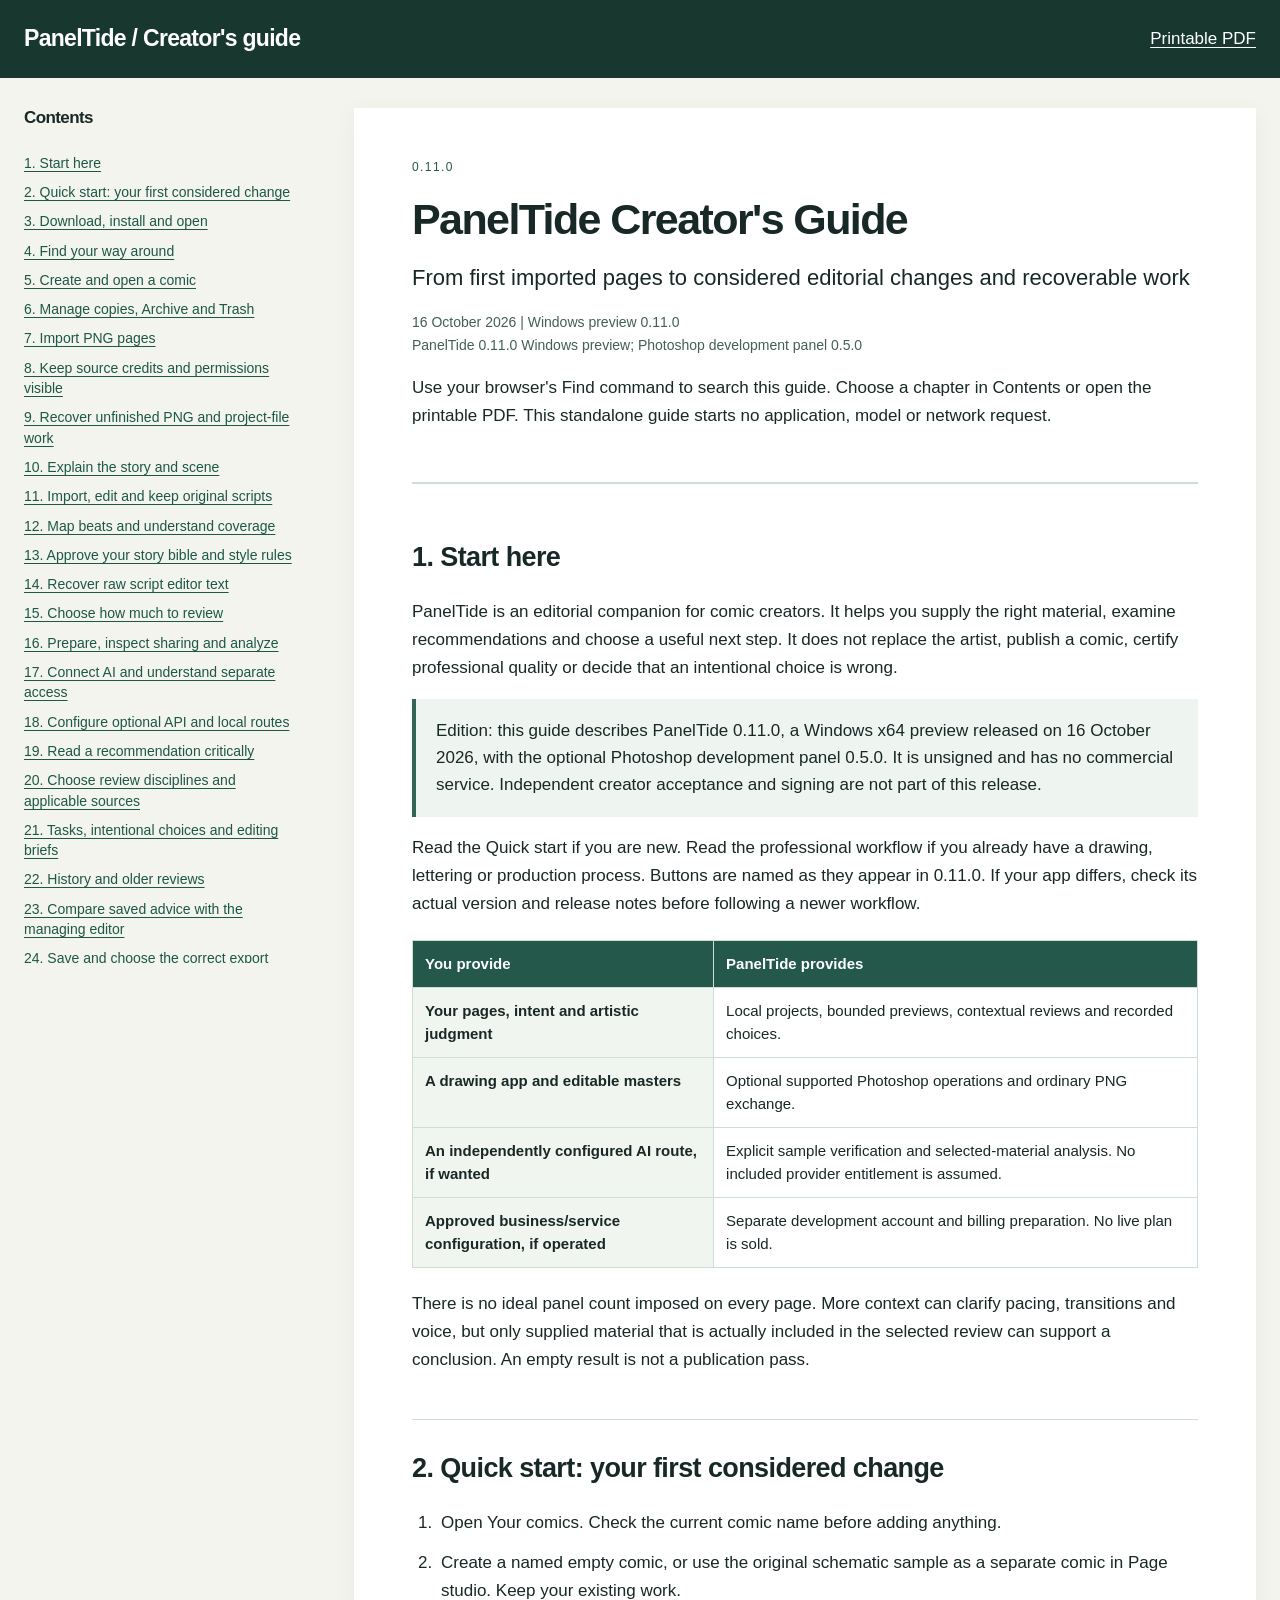
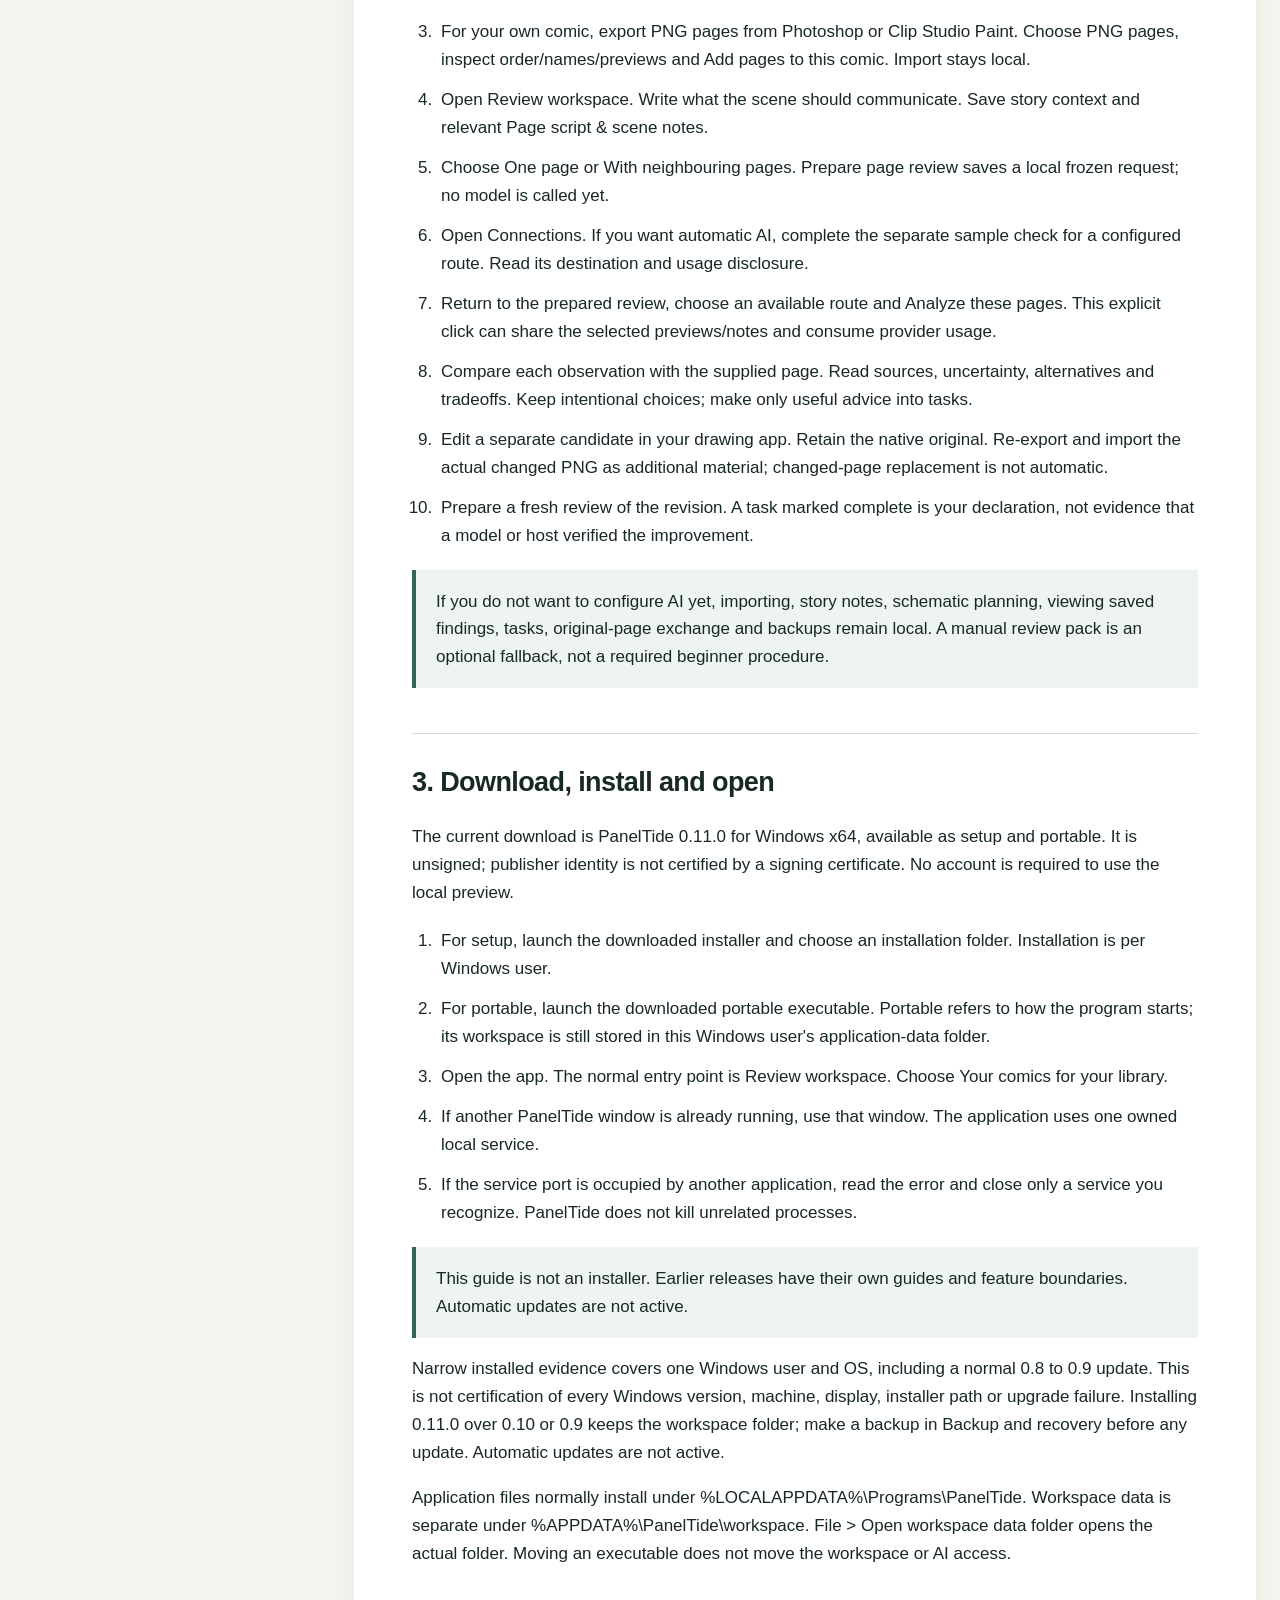
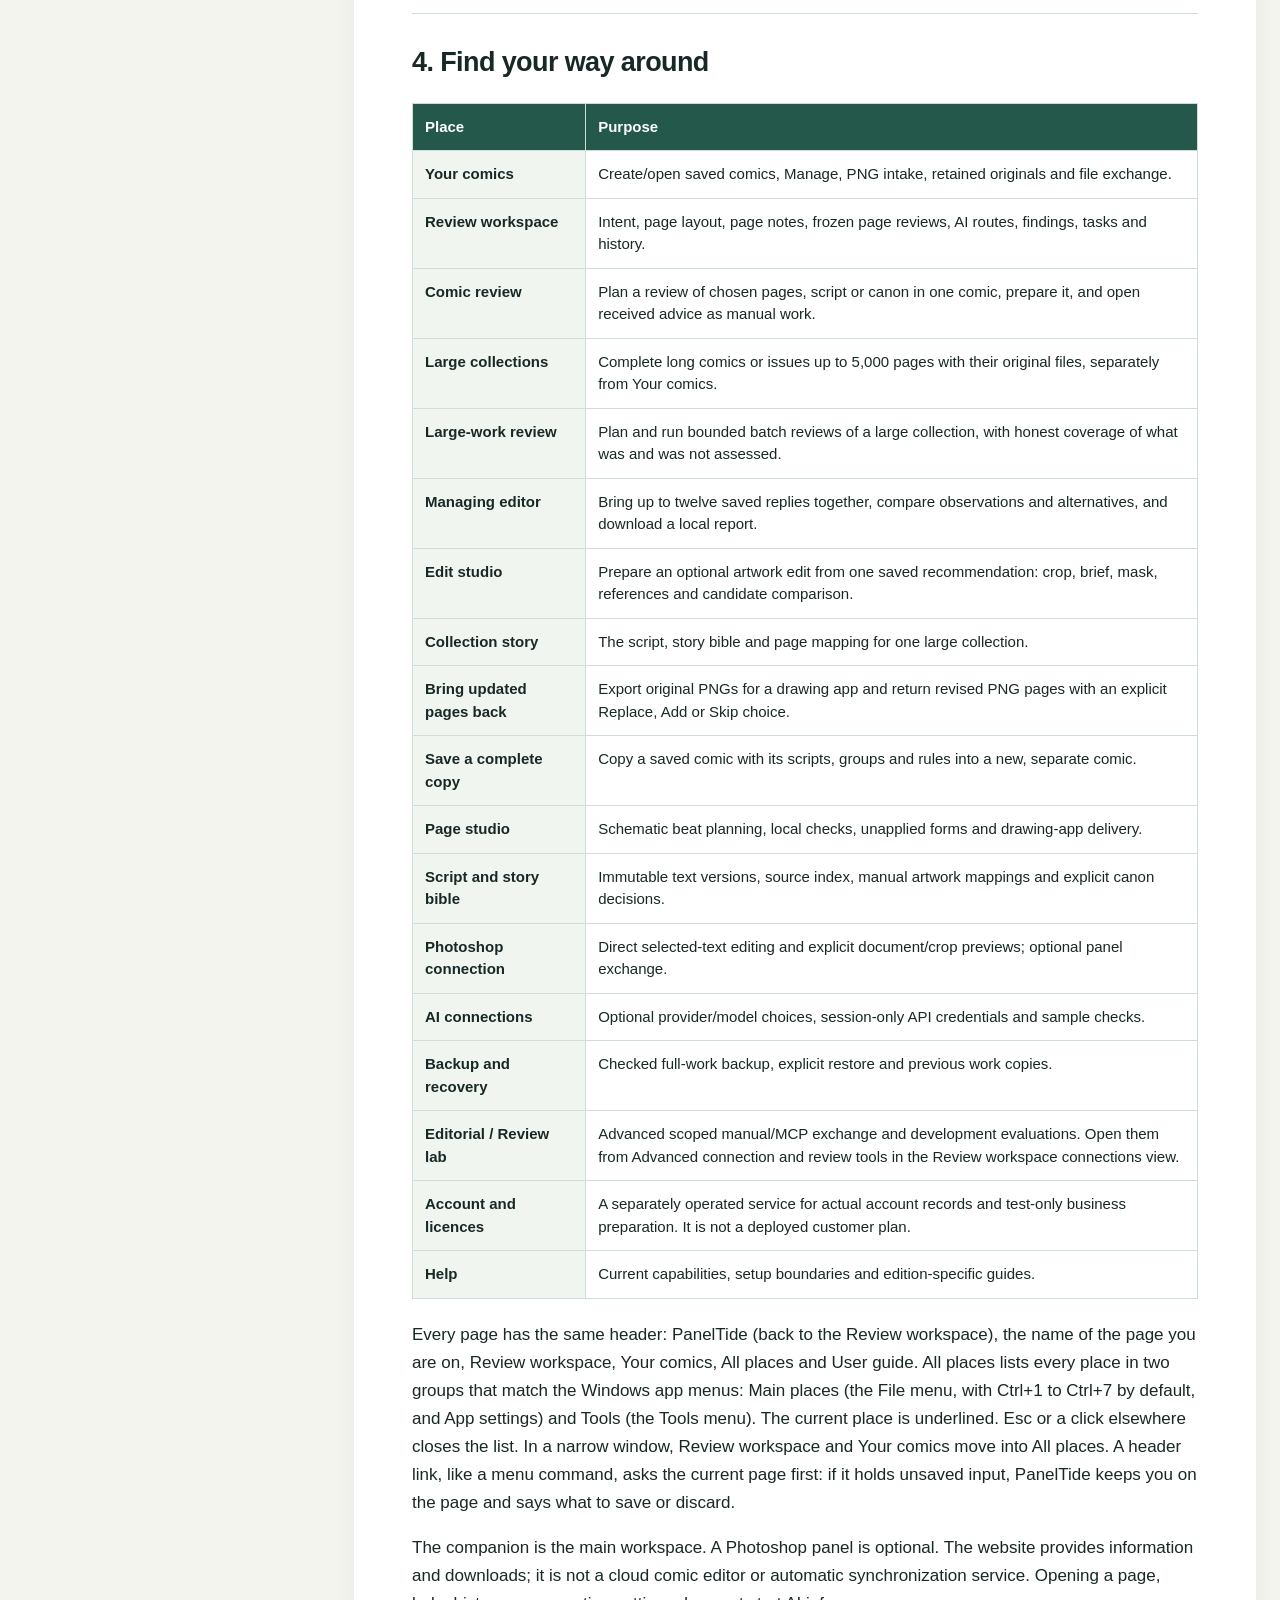
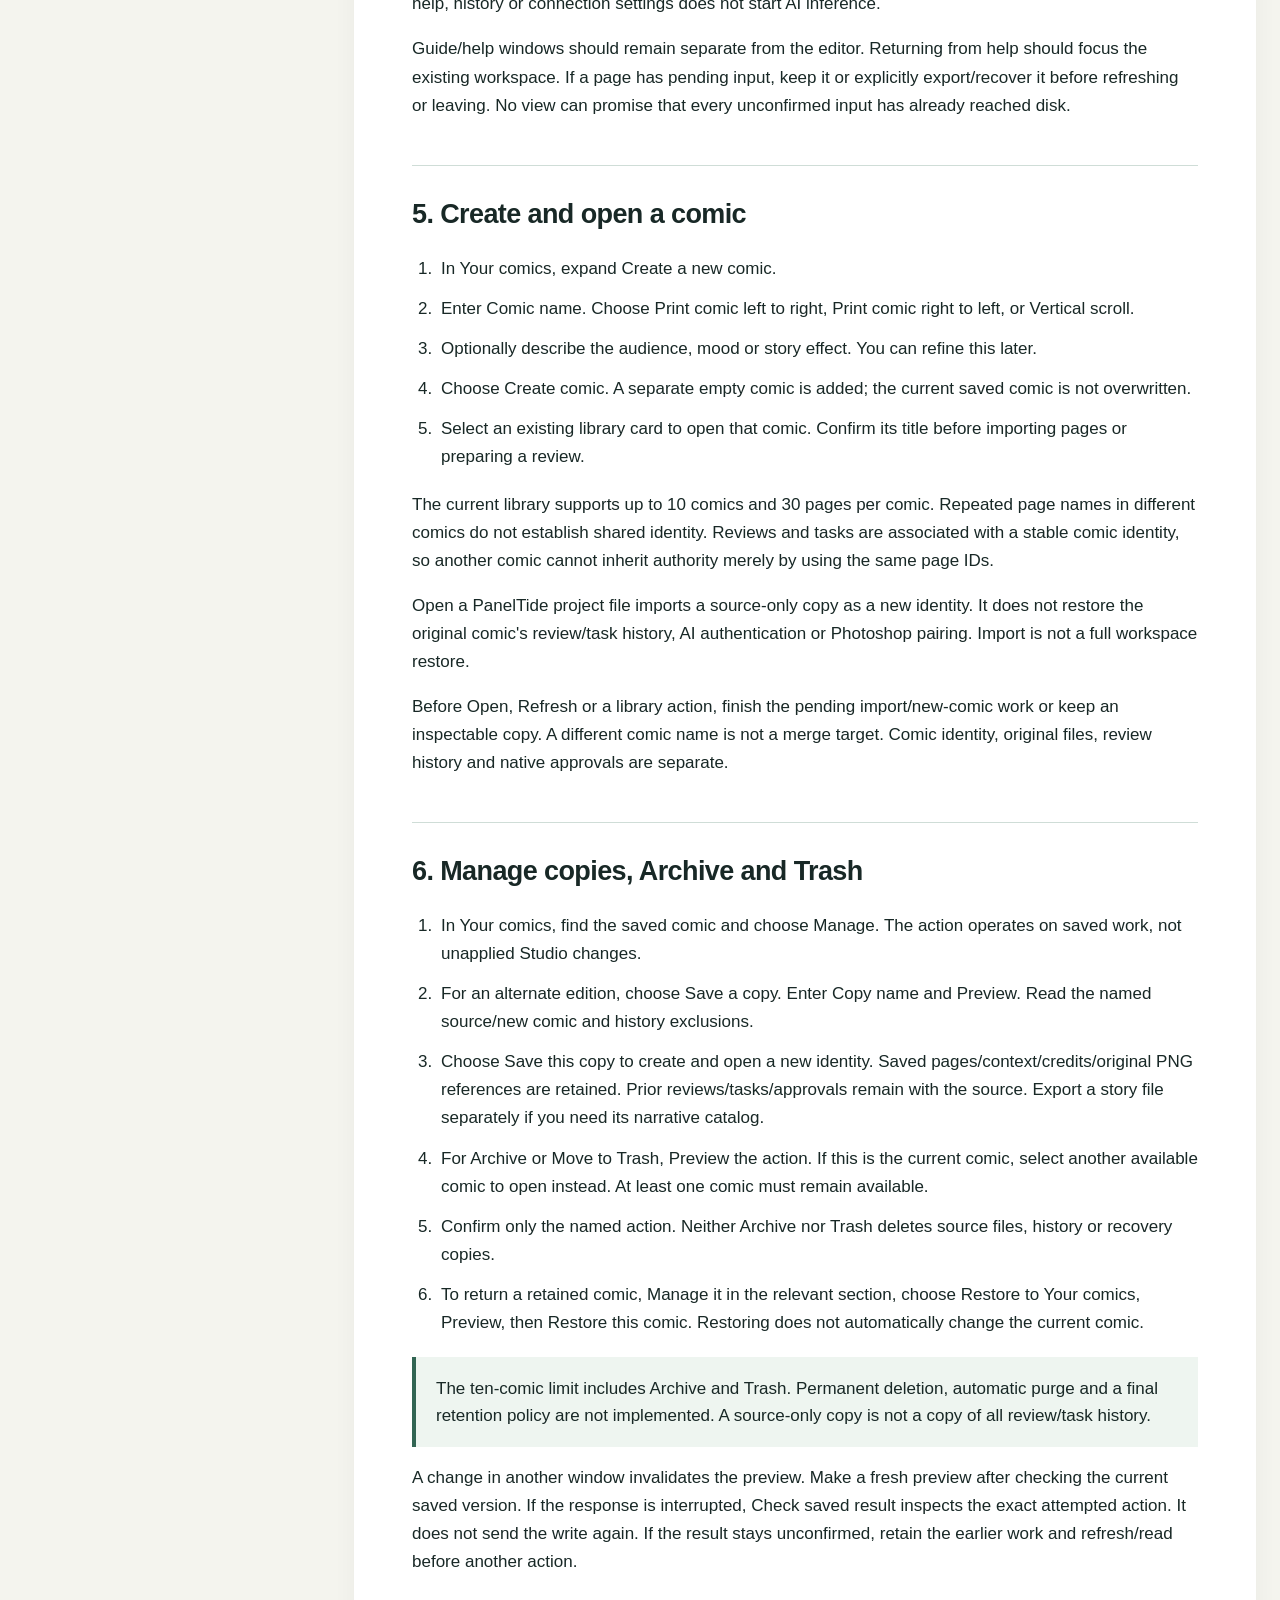
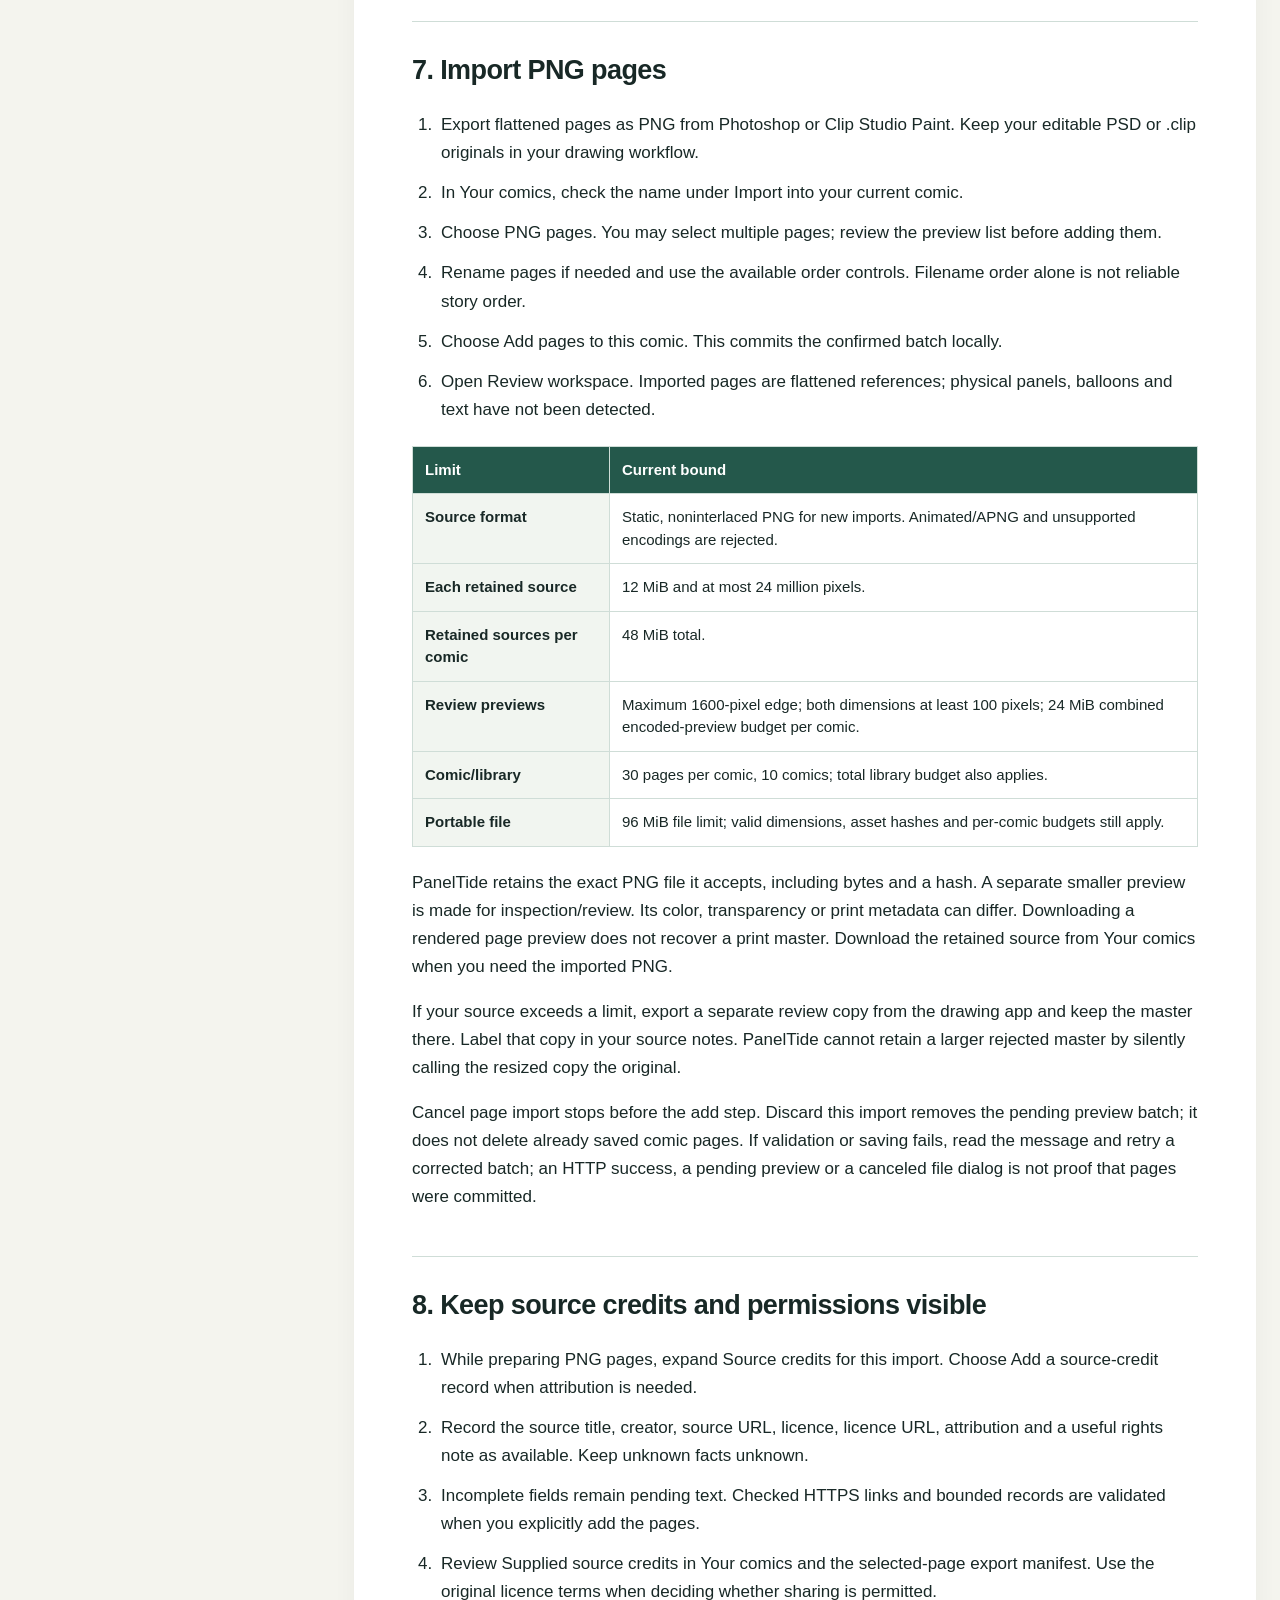
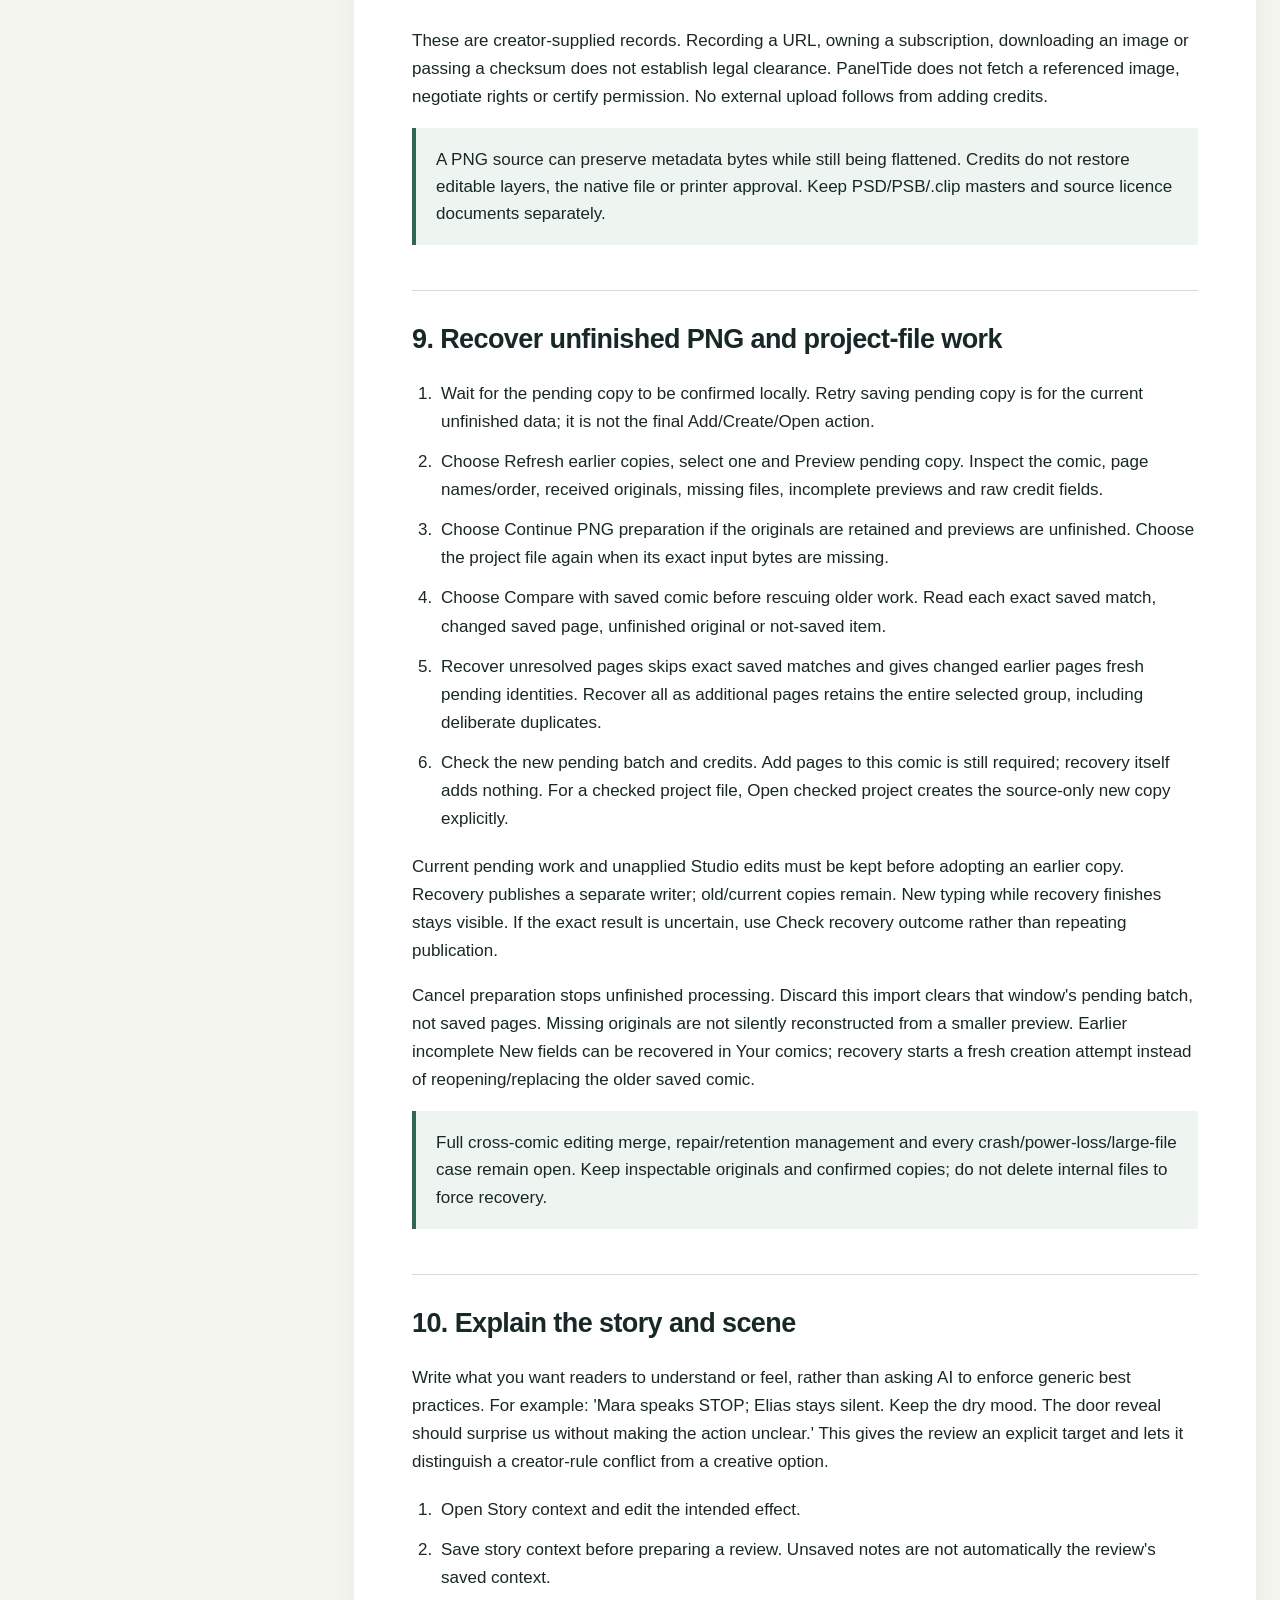
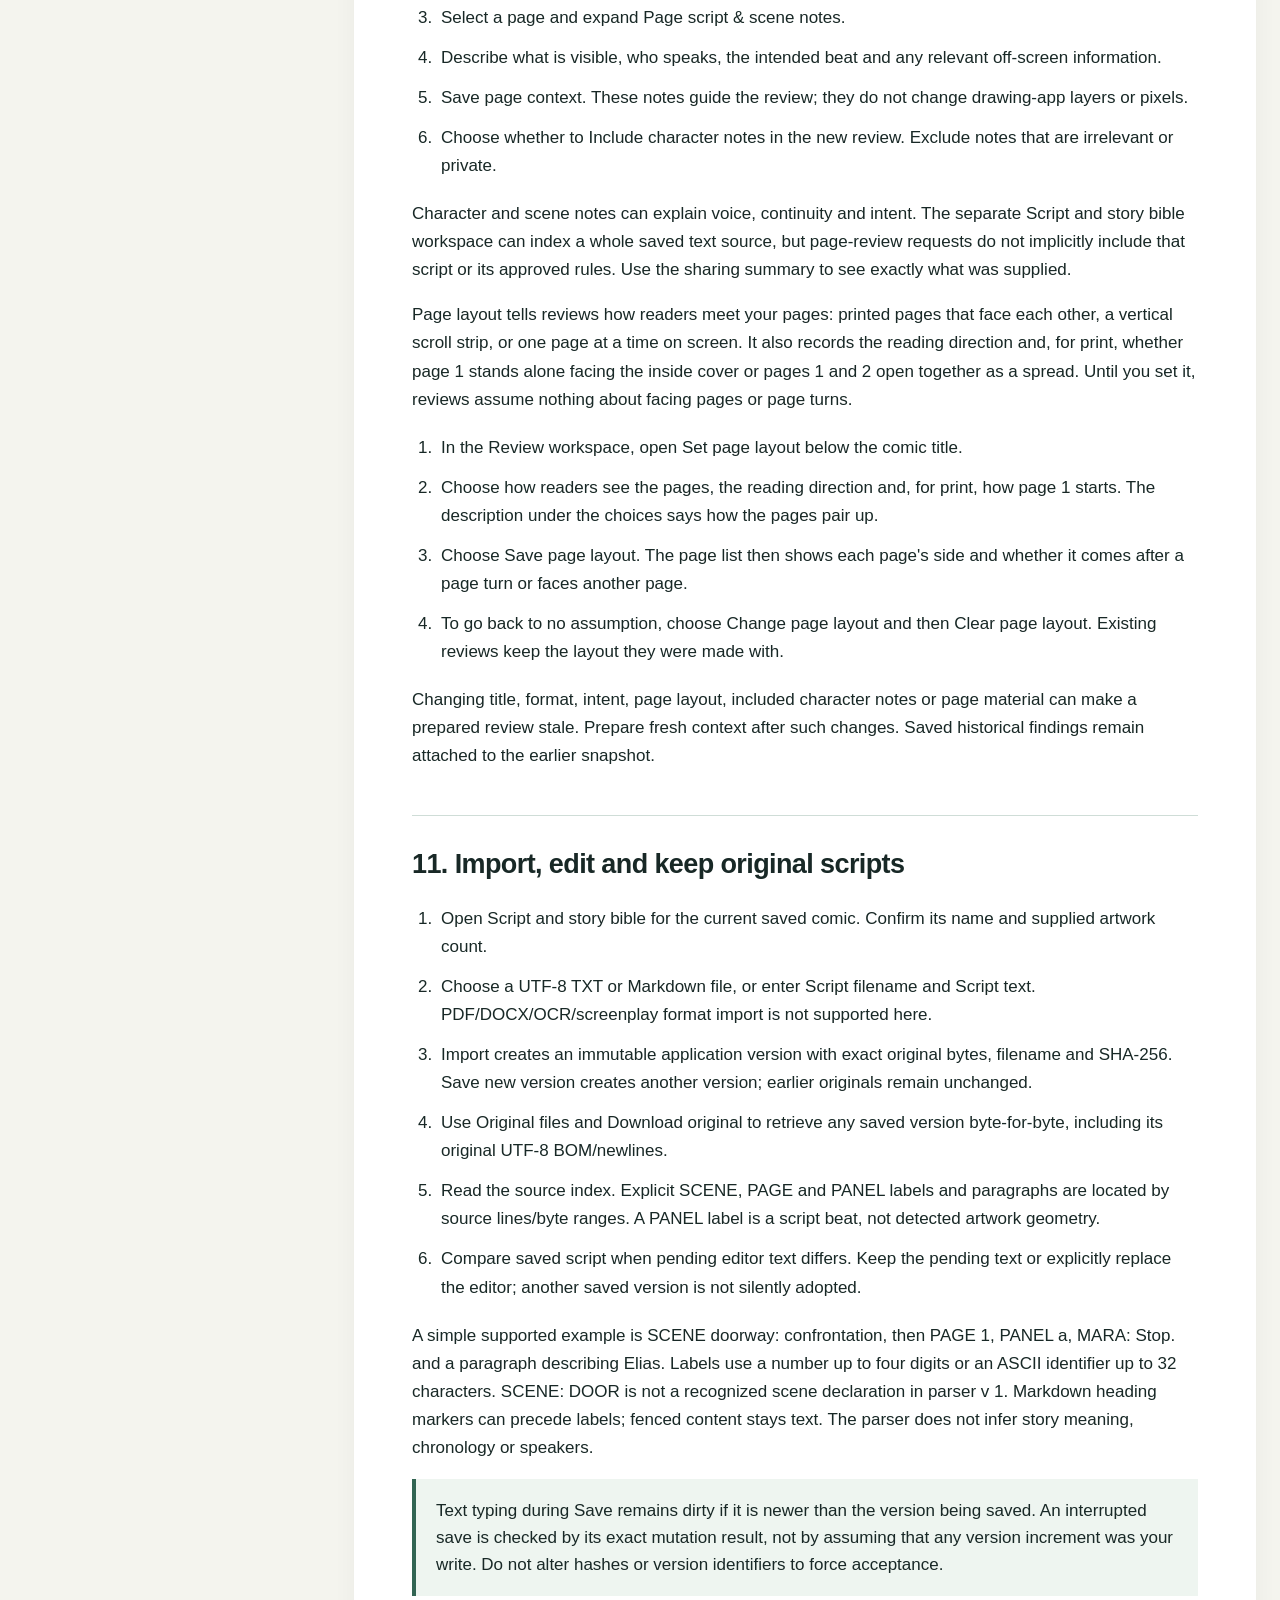
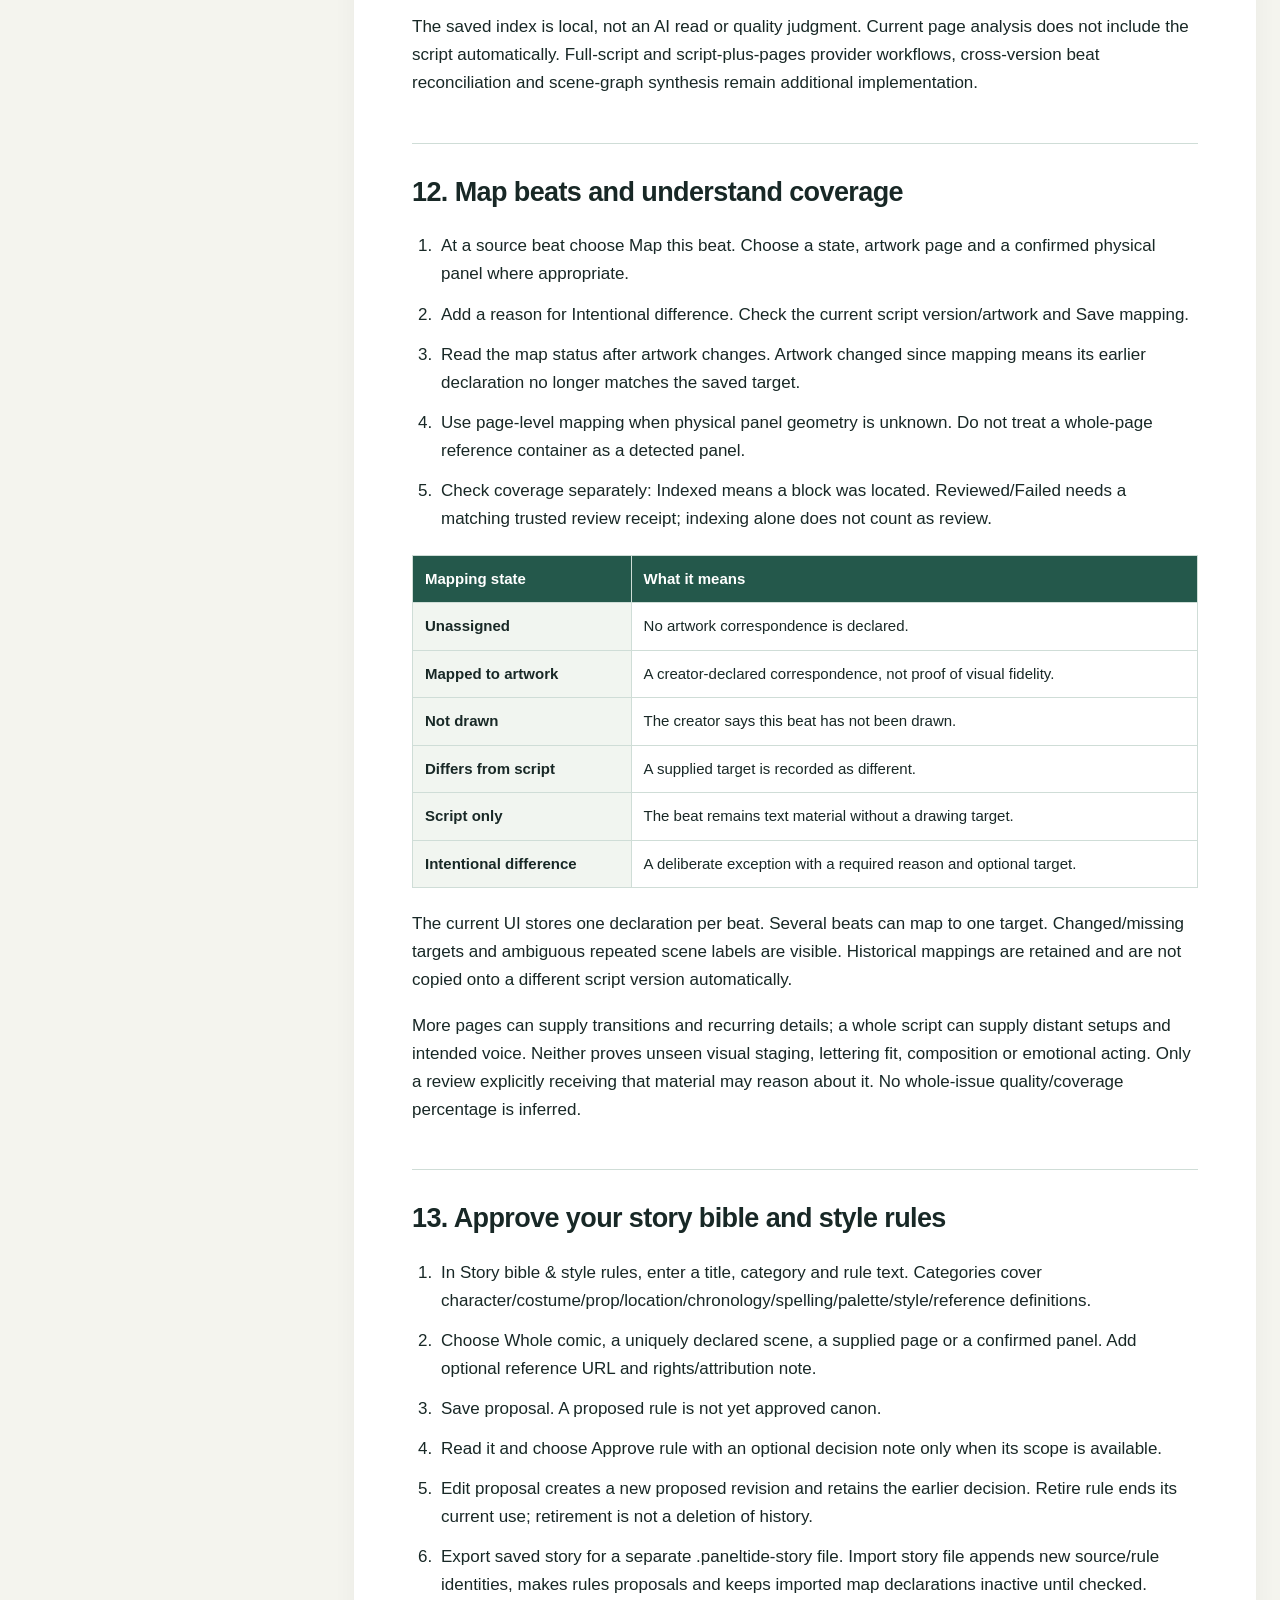
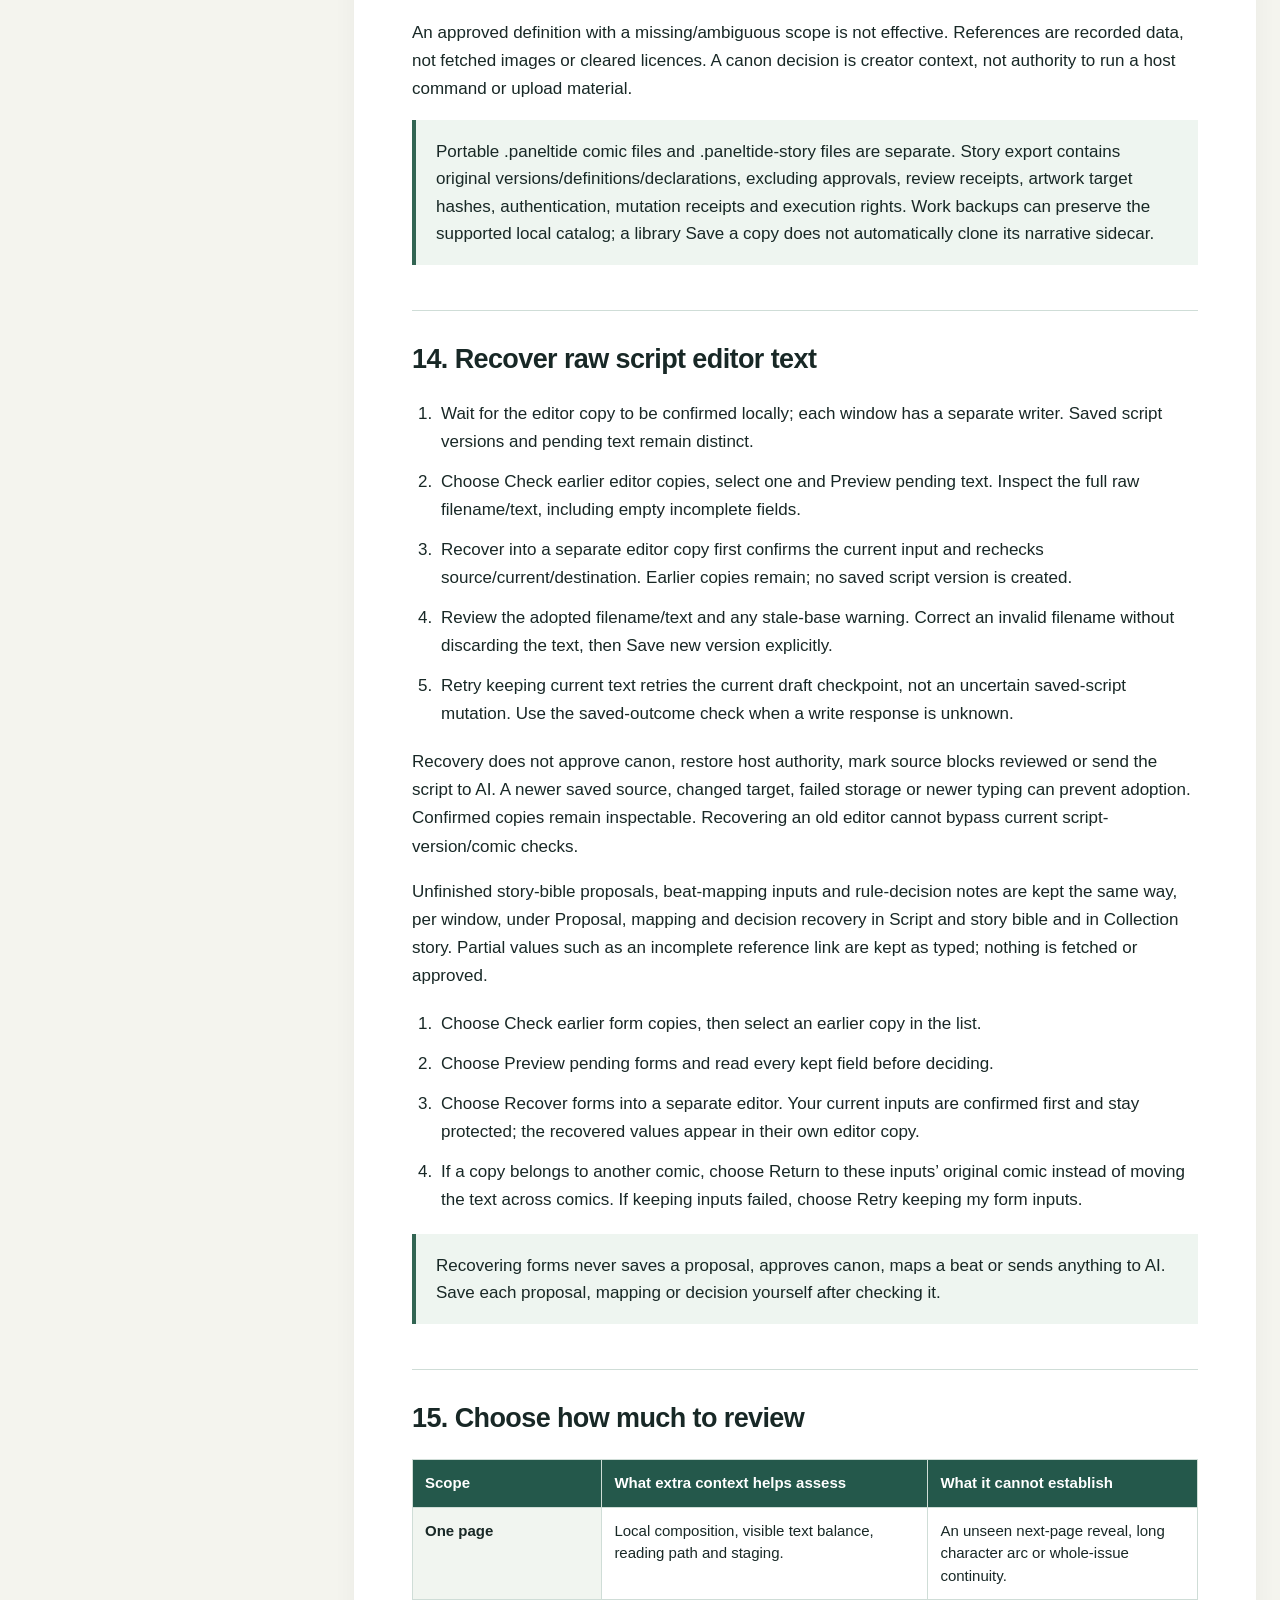
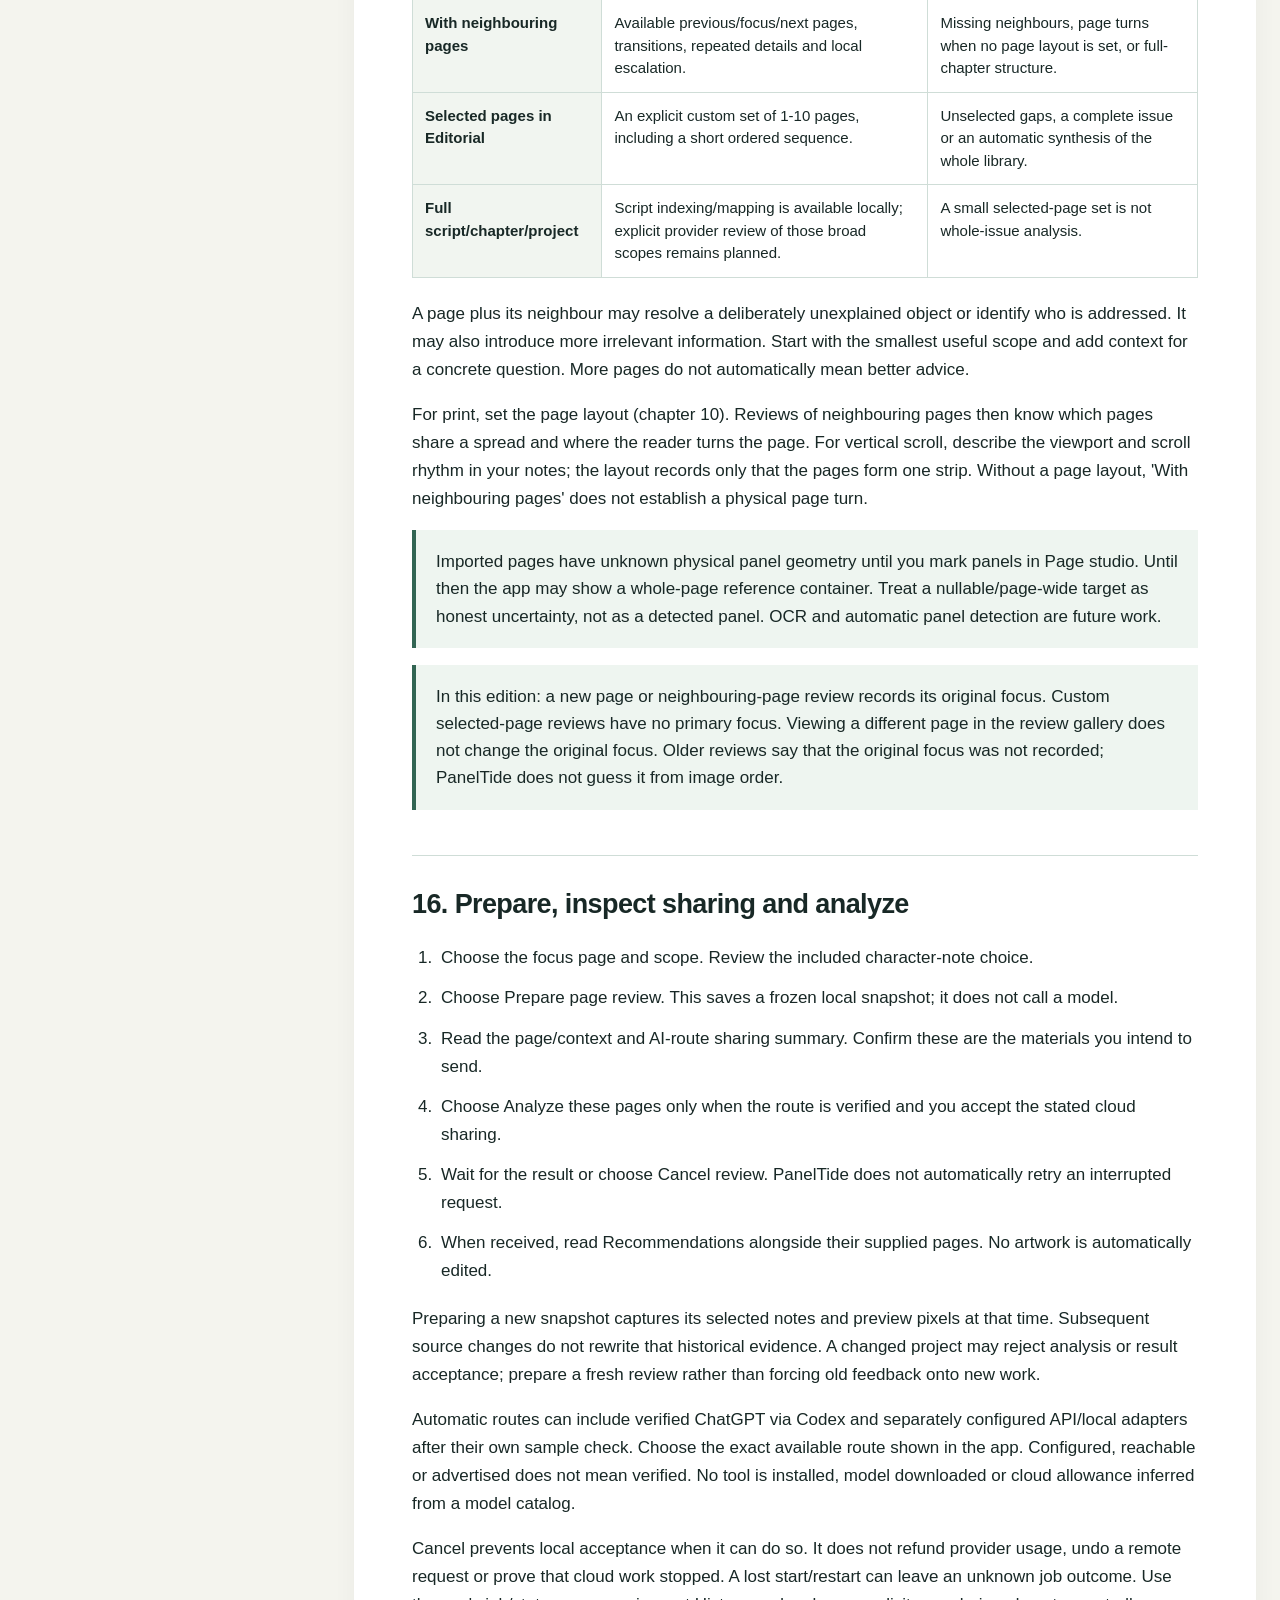
==== commit f7588d31: "Publish the PanelTide 0.11.0 website and creator's guide" ====
--- a/guide/user-guide.html
+++ b/guide/user-guide.html
@@ -1 +1 @@
-<!doctype html><html lang="en"><head><meta charset="utf-8"><meta name="viewport" content="width=device-width,initial-scale=1"><meta name="description" content="PanelTide 0.10.0 Windows preview creator guide with explicit feature limits."><title>PanelTide Creator&#x27;s Guide</title><link rel="stylesheet" href="guide.css"></head><body><a class="skip" href="#guide">Skip to guide</a><header><strong>PanelTide / Creator's guide</strong><a href="PanelTide-0.10-preview-User-Guide.pdf">Printable PDF</a></header><div class="layout"><aside><nav aria-label="Guide contents"><h2>Contents</h2><a href="#start">1. Start here</a><a href="#quick-start">2. Quick start: your first considered change</a><a href="#install">3. Download, install and open</a><a href="#places">4. Find your way around</a><a href="#library">5. Create and open a comic</a><a href="#library-management">6. Manage copies, Archive and Trash</a><a href="#intake">7. Import PNG pages</a><a href="#credits">8. Keep source credits and permissions visible</a><a href="#pending-intake">9. Recover unfinished PNG and project-file work</a><a href="#context">10. Explain the story and scene</a><a href="#script">11. Import, edit and keep original scripts</a><a href="#script-mapping">12. Map beats and understand coverage</a><a href="#canon">13. Approve your story bible and style rules</a><a href="#script-recovery">14. Recover raw script editor text</a><a href="#scope">15. Choose how much to review</a><a href="#prepare">16. Prepare, inspect sharing and analyze</a><a href="#ai">17. Connect AI and understand separate access</a><a href="#ai-settings">18. Configure optional API and local routes</a><a href="#findings">19. Read a recommendation critically</a><a href="#disciplines">20. Choose review disciplines and applicable sources</a><a href="#decisions">21. Tasks, intentional choices and editing briefs</a><a href="#history">22. History and older reviews</a><a href="#managing-editor">23. Compare saved advice with the managing editor</a><a href="#save">24. Save and choose the correct export</a><a href="#backup">25. Back up and restore supported local work</a><a href="#studio">26. Page studio and schematic planning</a><a href="#editor-recovery">27. Recover Studio and workspace drafts safely</a><a href="#photoshop-direct">28. Use Photoshop without installing a panel</a><a href="#photoshop-capture">29. Capture a local document or rectangular crop</a><a href="#photoshop-setup">30. Optional Photoshop development panel</a><a href="#photoshop-read">31. Send selected text or visual context</a><a href="#photoshop-edit">32. Preview, Apply and Undo a text change</a><a href="#page-exchange">33. Exchange original PNGs with drawing apps</a><a href="#returned-pages">34. Bring updated pages back</a><a href="#host-exchange">35. Studio delivery and optional generation</a><a href="#edit-studio">36. Prepare an optional artwork edit</a><a href="#manual-mcp">37. Manual review packs and local MCP</a><a href="#review-lab">38. Use advanced review tools without mistaking tests for quality</a><a href="#account">39. Understand the separate account development service</a><a href="#account-security">40. Account security, devices, privacy and support</a><a href="#billing">41. Read plans, orders and usage honestly</a><a href="#privacy">42. Know what is local and what is shared</a><a href="#keys">43. Keyboard, display and accessibility</a><a href="#problems">44. Troubleshooting: keep work before retrying</a><a href="#example">45. Worked example: a disputed balloon tail</a><a href="#professional">46. A repeatable professional workflow</a><a href="#release-check">47. Before exporting for publication</a><a href="#limits">48. Current limits and unfinished capabilities</a><a href="#glossary">49. Plain-language glossary</a><a href="#reference">50. Edition, documentation and evidence</a><a href="#screenshots">51. Actual source-screen examples</a></nav></aside><main id="guide" tabindex="-1"><div class="cover"><p class="eyebrow">Windows preview 0.10.0</p><h1>PanelTide Creator&#x27;s Guide</h1><p class="subtitle">From first imported pages to considered editorial changes and recoverable work</p><p class="edition">15 October 2026 | Windows preview 0.10.0<br>PanelTide 0.10.0 Windows preview; Photoshop development panel 0.5.0</p><p>Use your browser's Find command to search this guide. Choose a chapter in Contents or open the printable PDF. This standalone guide starts no application, model or network request.</p></div><section id="start" aria-labelledby="heading-start"><h2 id="heading-start">1. Start here</h2><p class="body">PanelTide is an editorial companion for comic creators. It helps you supply the right material, examine recommendations and choose a useful next step. It does not replace the artist, publish a comic, certify professional quality or decide that an intentional choice is wrong.</p><p class="note">Edition: this guide describes PanelTide 0.10.0, a Windows x64 preview released on 15 October 2026, with the optional Photoshop development panel 0.5.0. It is unsigned and has no commercial service. Independent creator acceptance and signing are not part of this release.</p><p class="body">Read the Quick start if you are new. Read the professional workflow if you already have a drawing, lettering or production process. Buttons are named as they appear in 0.10.0. If your app differs, check its actual version and release notes before following a newer workflow.</p><div class="table-scroll" tabindex="0" role="region" aria-label="You provide table"><table><thead><tr><th scope="col">You provide</th><th scope="col">PanelTide provides</th></tr></thead><tbody><tr><th scope="row">Your pages, intent and artistic judgment</th><td>Local projects, bounded previews, contextual reviews and recorded choices.</td></tr><tr><th scope="row">A drawing app and editable masters</th><td>Optional supported Photoshop operations and ordinary PNG exchange.</td></tr><tr><th scope="row">An independently configured AI route, if wanted</th><td>Explicit sample verification and selected-material analysis. No included provider entitlement is assumed.</td></tr><tr><th scope="row">Approved business/service configuration, if operated</th><td>Separate development account and billing preparation. No live plan is sold.</td></tr></tbody></table></div><p class="body">There is no ideal panel count imposed on every page. More context can clarify pacing, transitions and voice, but only supplied material that is actually included in the selected review can support a conclusion. An empty result is not a publication pass.</p></section><section id="quick-start" aria-labelledby="heading-quick-start"><h2 id="heading-quick-start">2. Quick start: your first considered change</h2><ol><li>Open Your comics. Check the current comic name before adding anything.</li><li>Create a named empty comic, or use the original schematic sample as a separate comic in Page studio. Keep your existing work.</li><li>For your own comic, export PNG pages from Photoshop or Clip Studio Paint. Choose PNG pages, inspect order/names/previews and Add pages to this comic. Import stays local.</li><li>Open Review workspace. Write what the scene should communicate. Save story context and relevant Page script &amp; scene notes.</li><li>Choose One page or With neighbouring pages. Prepare page review saves a local frozen request; no model is called yet.</li><li>Open Connections. If you want automatic AI, complete the separate sample check for a configured route. Read its destination and usage disclosure.</li><li>Return to the prepared review, choose an available route and Analyze these pages. This explicit click can share the selected previews/notes and consume provider usage.</li><li>Compare each observation with the supplied page. Read sources, uncertainty, alternatives and tradeoffs. Keep intentional choices; make only useful advice into tasks.</li><li>Edit a separate candidate in your drawing app. Retain the native original. Re-export and import the actual changed PNG as additional material; changed-page replacement is not automatic.</li><li>Prepare a fresh review of the revision. A task marked complete is your declaration, not evidence that a model or host verified the improvement.</li></ol><p class="note">If you do not want to configure AI yet, importing, story notes, schematic planning, viewing saved findings, tasks, original-page exchange and backups remain local. A manual review pack is an optional fallback, not a required beginner procedure.</p></section><section id="install" aria-labelledby="heading-install"><h2 id="heading-install">3. Download, install and open</h2><p class="body">The current download is PanelTide 0.10.0 for Windows x64, available as setup and portable. It is unsigned; publisher identity is not certified by a signing certificate. No account is required to use the local preview.</p><ol><li>For setup, launch the downloaded installer and choose an installation folder. Installation is per Windows user.</li><li>For portable, launch the downloaded portable executable. Portable refers to how the program starts; its workspace is still stored in this Windows user&#x27;s application-data folder.</li><li>Open the app. The normal entry point is Review workspace. Choose Your comics for your library.</li><li>If another PanelTide window is already running, use that window. The application uses one owned local service.</li><li>If the service port is occupied by another application, read the error and close only a service you recognize. PanelTide does not kill unrelated processes.</li></ol><p class="note">This guide is not an installer. Earlier releases have their own guides and feature boundaries. Automatic updates are not active.</p><p class="body">Narrow installed evidence covers one Windows user and OS, including a normal 0.8 to 0.9 update. This is not certification of every Windows version, machine, display, installer path or upgrade failure. Installing 0.10.0 over 0.9 keeps the workspace folder; make a backup in Backup and recovery before any update. Automatic updates are not active.</p><p class="body">Application files normally install under %LOCALAPPDATA%\Programs\PanelTide. Workspace data is separate under %APPDATA%\PanelTide\workspace. File &gt; Open workspace data folder opens the actual folder. Moving an executable does not move the workspace or AI access.</p></section><section id="places" aria-labelledby="heading-places"><h2 id="heading-places">4. Find your way around</h2><div class="table-scroll" tabindex="0" role="region" aria-label="Place table"><table><thead><tr><th scope="col">Place</th><th scope="col">Purpose</th></tr></thead><tbody><tr><th scope="row">Your comics</th><td>Create/open saved comics, Manage, PNG intake, retained originals and file exchange.</td></tr><tr><th scope="row">Review workspace</th><td>Intent, page notes, frozen page reviews, AI routes, findings, tasks and history.</td></tr><tr><th scope="row">Comic review</th><td>Plan a review of chosen pages, script or canon in one comic, prepare it, and open received advice as manual work.</td></tr><tr><th scope="row">Large collections</th><td>Complete long comics or issues up to 5,000 pages with their original files, separately from Your comics.</td></tr><tr><th scope="row">Large-work review</th><td>Plan and run bounded batch reviews of a large collection, with honest coverage of what was and was not assessed.</td></tr><tr><th scope="row">Managing editor</th><td>Bring up to twelve saved replies together, compare observations and alternatives, and download a local report.</td></tr><tr><th scope="row">Edit studio</th><td>Prepare an optional artwork edit from one saved recommendation: crop, brief, mask, references and candidate comparison.</td></tr><tr><th scope="row">Bring updated pages back</th><td>Export original PNGs for a drawing app and return revised PNG pages with an explicit Replace, Add or Skip choice.</td></tr><tr><th scope="row">Save a complete copy</th><td>Copy a saved comic with its scripts, groups and rules into a new, separate comic.</td></tr><tr><th scope="row">Page studio</th><td>Schematic beat planning, local checks, unapplied forms and drawing-app delivery.</td></tr><tr><th scope="row">Script and story bible</th><td>Immutable text versions, source index, manual artwork mappings and explicit canon decisions.</td></tr><tr><th scope="row">Photoshop connection</th><td>Direct selected-text editing and explicit document/crop previews; optional panel exchange.</td></tr><tr><th scope="row">AI connections</th><td>Optional provider/model choices, session-only API credentials and sample checks.</td></tr><tr><th scope="row">Backup and recovery</th><td>Checked full-work backup, explicit restore and previous work copies.</td></tr><tr><th scope="row">Editorial / Review lab</th><td>Advanced scoped manual/MCP exchange and development evaluations.</td></tr><tr><th scope="row">Account development portal</th><td>A separately operated service for actual account records and test-only business preparation. It is not a deployed customer plan.</td></tr><tr><th scope="row">Help</th><td>Current capabilities, setup boundaries and edition-specific guides.</td></tr></tbody></table></div><p class="body">In the Windows app, the File menu holds the main places with their shortcuts (Ctrl+1 to Ctrl+7 by default) and App settings. The Tools menu holds Comic review, Large-work review, Managing editor, Edit studio, Large collections, Collection story, Bring updated pages back, Save a complete copy, and Account and licences. Menu navigation asks the current page first and stops while that page reports pending input. In a browser, use the links at the top of each page; Your comics links to the main tools.</p><p class="body">The companion is the main workspace. A Photoshop panel is optional. The website provides information and downloads; it is not a cloud comic editor or automatic synchronization service. Opening a page, help, history or connection settings does not start AI inference.</p><p class="body">Guide/help windows should remain separate from the editor. Returning from help should focus the existing workspace. If a page has pending input, keep it or explicitly export/recover it before refreshing or leaving. No view can promise that every unconfirmed input has already reached disk.</p></section><section id="library" aria-labelledby="heading-library"><h2 id="heading-library">5. Create and open a comic</h2><ol><li>In Your comics, expand Create a new comic.</li><li>Enter Comic name. Choose Print comic left to right, Print comic right to left, or Vertical scroll.</li><li>Optionally describe the audience, mood or story effect. You can refine this later.</li><li>Choose Create comic. A separate empty comic is added; the current saved comic is not overwritten.</li><li>Select an existing library card to open that comic. Confirm its title before importing pages or preparing a review.</li></ol><p class="body">The current library supports up to 10 comics and 30 pages per comic. Repeated page names in different comics do not establish shared identity. Reviews and tasks are associated with a stable comic identity, so another comic cannot inherit authority merely by using the same page IDs.</p><p class="body">Open a PanelTide project file imports a source-only copy as a new identity. It does not restore the original comic&#x27;s review/task history, AI authentication or Photoshop pairing. Import is not a full workspace restore.</p><p class="body">Before Open, Refresh or a library action, finish the pending import/new-comic work or keep an inspectable copy. A different comic name is not a merge target. Comic identity, original files, review history and native approvals are separate.</p></section><section id="library-management" aria-labelledby="heading-library-management"><h2 id="heading-library-management">6. Manage copies, Archive and Trash</h2><ol><li>In Your comics, find the saved comic and choose Manage. The action operates on saved work, not unapplied Studio changes.</li><li>For an alternate edition, choose Save a copy. Enter Copy name and Preview. Read the named source/new comic and history exclusions.</li><li>Choose Save this copy to create and open a new identity. Saved pages/context/credits/original PNG references are retained. Prior reviews/tasks/approvals remain with the source. Export a story file separately if you need its narrative catalog.</li><li>For Archive or Move to Trash, Preview the action. If this is the current comic, select another available comic to open instead. At least one comic must remain available.</li><li>Confirm only the named action. Neither Archive nor Trash deletes source files, history or recovery copies.</li><li>To return a retained comic, Manage it in the relevant section, choose Restore to Your comics, Preview, then Restore this comic. Restoring does not automatically change the current comic.</li></ol><p class="note">The ten-comic limit includes Archive and Trash. Permanent deletion, automatic purge and a final retention policy are not implemented. A source-only copy is not a copy of all review/task history.</p><p class="body">A change in another window invalidates the preview. Make a fresh preview after checking the current saved version. If the response is interrupted, Check saved result inspects the exact attempted action. It does not send the write again. If the result stays unconfirmed, retain the earlier work and refresh/read before another action.</p></section><section id="intake" aria-labelledby="heading-intake"><h2 id="heading-intake">7. Import PNG pages</h2><ol><li>Export flattened pages as PNG from Photoshop or Clip Studio Paint. Keep your editable PSD or .clip originals in your drawing workflow.</li><li>In Your comics, check the name under Import into your current comic.</li><li>Choose PNG pages. You may select multiple pages; review the preview list before adding them.</li><li>Rename pages if needed and use the available order controls. Filename order alone is not reliable story order.</li><li>Choose Add pages to this comic. This commits the confirmed batch locally.</li><li>Open Review workspace. Imported pages are flattened references; physical panels, balloons and text have not been detected.</li></ol><div class="table-scroll" tabindex="0" role="region" aria-label="Limit table"><table><thead><tr><th scope="col">Limit</th><th scope="col">Current bound</th></tr></thead><tbody><tr><th scope="row">Source format</th><td>Static, noninterlaced PNG for new imports. Animated/APNG and unsupported encodings are rejected.</td></tr><tr><th scope="row">Each retained source</th><td>12 MiB and at most 24 million pixels.</td></tr><tr><th scope="row">Retained sources per comic</th><td>48 MiB total.</td></tr><tr><th scope="row">Review previews</th><td>Maximum 1600-pixel edge; both dimensions at least 100 pixels; 24 MiB combined encoded-preview budget per comic.</td></tr><tr><th scope="row">Comic/library</th><td>30 pages per comic, 10 comics; total library budget also applies.</td></tr><tr><th scope="row">Portable file</th><td>96 MiB file limit; valid dimensions, asset hashes and per-comic budgets still apply.</td></tr></tbody></table></div><p class="body">PanelTide retains the exact PNG file it accepts, including bytes and a hash. A separate smaller preview is made for inspection/review. Its color, transparency or print metadata can differ. Downloading a rendered page preview does not recover a print master. Download the retained source from Your comics when you need the imported PNG.</p><p class="body">If your source exceeds a limit, export a separate review copy from the drawing app and keep the master there. Label that copy in your source notes. PanelTide cannot retain a larger rejected master by silently calling the resized copy the original.</p><p class="body">Cancel page import stops before the add step. Discard this import removes the pending preview batch; it does not delete already saved comic pages. If validation or saving fails, read the message and retry a corrected batch; an HTTP success, a pending preview or a canceled file dialog is not proof that pages were committed.</p></section><section id="credits" aria-labelledby="heading-credits"><h2 id="heading-credits">8. Keep source credits and permissions visible</h2><ol><li>While preparing PNG pages, expand Source credits for this import. Choose Add a source-credit record when attribution is needed.</li><li>Record the source title, creator, source URL, licence, licence URL, attribution and a useful rights note as available. Keep unknown facts unknown.</li><li>Incomplete fields remain pending text. Checked HTTPS links and bounded records are validated when you explicitly add the pages.</li><li>Review Supplied source credits in Your comics and the selected-page export manifest. Use the original licence terms when deciding whether sharing is permitted.</li></ol><p class="body">These are creator-supplied records. Recording a URL, owning a subscription, downloading an image or passing a checksum does not establish legal clearance. PanelTide does not fetch a referenced image, negotiate rights or certify permission. No external upload follows from adding credits.</p><p class="note">A PNG source can preserve metadata bytes while still being flattened. Credits do not restore editable layers, the native file or printer approval. Keep PSD/PSB/.clip masters and source licence documents separately.</p></section><section id="pending-intake" aria-labelledby="heading-pending-intake"><h2 id="heading-pending-intake">9. Recover unfinished PNG and project-file work</h2><ol><li>Wait for the pending copy to be confirmed locally. Retry saving pending copy is for the current unfinished data; it is not the final Add/Create/Open action.</li><li>Choose Refresh earlier copies, select one and Preview pending copy. Inspect the comic, page names/order, received originals, missing files, incomplete previews and raw credit fields.</li><li>Choose Continue PNG preparation if the originals are retained and previews are unfinished. Choose the project file again when its exact input bytes are missing.</li><li>Choose Compare with saved comic before rescuing older work. Read each exact saved match, changed saved page, unfinished original or not-saved item.</li><li>Recover unresolved pages skips exact saved matches and gives changed earlier pages fresh pending identities. Recover all as additional pages retains the entire selected group, including deliberate duplicates.</li><li>Check the new pending batch and credits. Add pages to this comic is still required; recovery itself adds nothing. For a checked project file, Open checked project creates the source-only new copy explicitly.</li></ol><p class="body">Current pending work and unapplied Studio edits must be kept before adopting an earlier copy. Recovery publishes a separate writer; old/current copies remain. New typing while recovery finishes stays visible. If the exact result is uncertain, use Check recovery outcome rather than repeating publication.</p><p class="body">Cancel preparation stops unfinished processing. Discard this import clears that window&#x27;s pending batch, not saved pages. Missing originals are not silently reconstructed from a smaller preview. Earlier incomplete New fields can be recovered in Your comics; recovery starts a fresh creation attempt instead of reopening/replacing the older saved comic.</p><p class="note">Full cross-comic editing merge, repair/retention management and every crash/power-loss/large-file case remain open. Keep inspectable originals and confirmed copies; do not delete internal files to force recovery.</p></section><section id="context" aria-labelledby="heading-context"><h2 id="heading-context">10. Explain the story and scene</h2><p class="body">Write what you want readers to understand or feel, rather than asking AI to enforce generic best practices. For example: &#x27;Mara speaks STOP; Elias stays silent. Keep the dry mood. The door reveal should surprise us without making the action unclear.&#x27; This gives the review an explicit target and lets it distinguish a creator-rule conflict from a creative option.</p><ol><li>Open Story context and edit the intended effect.</li><li>Save story context before preparing a review. Unsaved notes are not automatically the review&#x27;s saved context.</li><li>Select a page and expand Page script &amp; scene notes.</li><li>Describe what is visible, who speaks, the intended beat and any relevant off-screen information.</li><li>Save page context. These notes guide the review; they do not change drawing-app layers or pixels.</li><li>Choose whether to Include character notes in the new review. Exclude notes that are irrelevant or private.</li></ol><p class="body">Character and scene notes can explain voice, continuity and intent. The separate Script and story bible workspace can index a whole saved text source, but page-review requests do not implicitly include that script or its approved rules. Use the sharing summary to see exactly what was supplied.</p><p class="body">Changing title, format, intent, included character notes or page material can make a prepared review stale. Prepare fresh context after such changes. Saved historical findings remain attached to the earlier snapshot.</p></section><section id="script" aria-labelledby="heading-script"><h2 id="heading-script">11. Import, edit and keep original scripts</h2><ol><li>Open Script and story bible for the current saved comic. Confirm its name and supplied artwork count.</li><li>Choose a UTF-8 TXT or Markdown file, or enter Script filename and Script text. PDF/DOCX/OCR/screenplay format import is not supported here.</li><li>Import creates an immutable application version with exact original bytes, filename and SHA-256. Save new version creates another version; earlier originals remain unchanged.</li><li>Use Original files and Download original to retrieve any saved version byte-for-byte, including its original UTF-8 BOM/newlines.</li><li>Read the source index. Explicit SCENE, PAGE and PANEL labels and paragraphs are located by source lines/byte ranges. A PANEL label is a script beat, not detected artwork geometry.</li><li>Compare saved script when pending editor text differs. Keep the pending text or explicitly replace the editor; another saved version is not silently adopted.</li></ol><p class="body">A simple supported example is SCENE doorway: confrontation, then PAGE 1, PANEL a, MARA: Stop. and a paragraph describing Elias. Labels use a number up to four digits or an ASCII identifier up to 32 characters. SCENE: DOOR is not a recognized scene declaration in parser v 1. Markdown heading markers can precede labels; fenced content stays text. The parser does not infer story meaning, chronology or speakers.</p><p class="note">Text typing during Save remains dirty if it is newer than the version being saved. An interrupted save is checked by its exact mutation result, not by assuming that any version increment was your write. Do not alter hashes or version identifiers to force acceptance.</p><p class="body">The saved index is local, not an AI read or quality judgment. Current page analysis does not include the script automatically. Full-script and script-plus-pages provider workflows, cross-version beat reconciliation and scene-graph synthesis remain additional implementation.</p></section><section id="script-mapping" aria-labelledby="heading-script-mapping"><h2 id="heading-script-mapping">12. Map beats and understand coverage</h2><ol><li>At a source beat choose Map this beat. Choose a state, artwork page and a confirmed physical panel where appropriate.</li><li>Add a reason for Intentional difference. Check the current script version/artwork and Save mapping.</li><li>Read the map status after artwork changes. Artwork changed since mapping means its earlier declaration no longer matches the saved target.</li><li>Use page-level mapping when physical panel geometry is unknown. Do not treat a whole-page reference container as a detected panel.</li><li>Check coverage separately: Indexed means a block was located. Reviewed/Failed needs a matching trusted review receipt; indexing alone does not count as review.</li></ol><div class="table-scroll" tabindex="0" role="region" aria-label="Mapping state table"><table><thead><tr><th scope="col">Mapping state</th><th scope="col">What it means</th></tr></thead><tbody><tr><th scope="row">Unassigned</th><td>No artwork correspondence is declared.</td></tr><tr><th scope="row">Mapped to artwork</th><td>A creator-declared correspondence, not proof of visual fidelity.</td></tr><tr><th scope="row">Not drawn</th><td>The creator says this beat has not been drawn.</td></tr><tr><th scope="row">Differs from script</th><td>A supplied target is recorded as different.</td></tr><tr><th scope="row">Script only</th><td>The beat remains text material without a drawing target.</td></tr><tr><th scope="row">Intentional difference</th><td>A deliberate exception with a required reason and optional target.</td></tr></tbody></table></div><p class="body">The current UI stores one declaration per beat. Several beats can map to one target. Changed/missing targets and ambiguous repeated scene labels are visible. Historical mappings are retained and are not copied onto a different script version automatically.</p><p class="body">More pages can supply transitions and recurring details; a whole script can supply distant setups and intended voice. Neither proves unseen visual staging, lettering fit, composition or emotional acting. Only a review explicitly receiving that material may reason about it. No whole-issue quality/coverage percentage is inferred.</p></section><section id="canon" aria-labelledby="heading-canon"><h2 id="heading-canon">13. Approve your story bible and style rules</h2><ol><li>In Story bible &amp; style rules, enter a title, category and rule text. Categories cover character/costume/prop/location/chronology/spelling/palette/style/reference definitions.</li><li>Choose Whole comic, a uniquely declared scene, a supplied page or a confirmed panel. Add optional reference URL and rights/attribution note.</li><li>Save proposal. A proposed rule is not yet approved canon.</li><li>Read it and choose Approve rule with an optional decision note only when its scope is available.</li><li>Edit proposal creates a new proposed revision and retains the earlier decision. Retire rule ends its current use; retirement is not a deletion of history.</li><li>Export saved story for a separate .paneltide-story file. Import story file appends new source/rule identities, makes rules proposals and keeps imported map declarations inactive until checked.</li></ol><p class="body">An approved definition with a missing/ambiguous scope is not effective. References are recorded data, not fetched images or cleared licences. A canon decision is creator context, not authority to run a host command or upload material.</p><p class="note">Portable .paneltide comic files and .paneltide-story files are separate. Story export contains original versions/definitions/declarations, excluding approvals, review receipts, artwork target hashes, authentication, mutation receipts and execution rights. Work backups can preserve the supported local catalog; a library Save a copy does not automatically clone its narrative sidecar.</p></section><section id="script-recovery" aria-labelledby="heading-script-recovery"><h2 id="heading-script-recovery">14. Recover raw script editor text</h2><ol><li>Wait for the editor copy to be confirmed locally; each window has a separate writer. Saved script versions and pending text remain distinct.</li><li>Choose Check earlier editor copies, select one and Preview pending text. Inspect the full raw filename/text, including empty incomplete fields.</li><li>Recover into a separate editor copy first confirms the current input and rechecks source/current/destination. Earlier copies remain; no saved script version is created.</li><li>Review the adopted filename/text and any stale-base warning. Correct an invalid filename without discarding the text, then Save new version explicitly.</li><li>Retry keeping current text retries the current draft checkpoint, not an uncertain saved-script mutation. Use the saved-outcome check when a write response is unknown.</li></ol><p class="body">Recovery does not approve canon, restore host authority, mark source blocks reviewed or send the script to AI. A newer saved source, changed target, failed storage or newer typing can prevent adoption. Confirmed copies remain inspectable. Recovering an old editor cannot bypass current script-version/comic checks.</p><p class="body">Unfinished story-bible proposals, beat-mapping inputs and rule-decision notes are kept the same way, per window, under Proposal, mapping and decision recovery in Script and story bible and in Collection story. Partial values such as an incomplete reference link are kept as typed; nothing is fetched or approved.</p><ol><li>Choose Check earlier form copies, then select an earlier copy in the list.</li><li>Choose Preview pending forms and read every kept field before deciding.</li><li>Choose Recover forms into a separate editor. Your current inputs are confirmed first and stay protected; the recovered values appear in their own editor copy.</li><li>If a copy belongs to another comic, choose Return to these inputs’ original comic instead of moving the text across comics. If keeping inputs failed, choose Retry keeping my form inputs.</li></ol><p class="note">Recovering forms never saves a proposal, approves canon, maps a beat or sends anything to AI. Save each proposal, mapping or decision yourself after checking it.</p></section><section id="scope" aria-labelledby="heading-scope"><h2 id="heading-scope">15. Choose how much to review</h2><div class="table-scroll" tabindex="0" role="region" aria-label="Scope table"><table><thead><tr><th scope="col">Scope</th><th scope="col">What extra context helps assess</th><th scope="col">What it cannot establish</th></tr></thead><tbody><tr><th scope="row">One page</th><td>Local composition, visible text balance, reading path and staging.</td><td>An unseen next-page reveal, long character arc or whole-issue continuity.</td></tr><tr><th scope="row">With neighbouring pages</th><td>Available previous/focus/next pages, transitions, repeated details and local escalation.</td><td>Missing neighbours, physical print turns without spread/parity information or full-chapter structure.</td></tr><tr><th scope="row">Selected pages in Editorial</th><td>An explicit custom set of 1-10 pages, including a short ordered sequence.</td><td>Unselected gaps, a complete issue or an automatic synthesis of the whole library.</td></tr><tr><th scope="row">Full script/chapter/project</th><td>Script indexing/mapping is available locally; explicit provider review of those broad scopes remains planned.</td><td>A small selected-page set is not whole-issue analysis.</td></tr></tbody></table></div><p class="body">A page plus its neighbour may resolve a deliberately unexplained object or identify who is addressed. It may also introduce more irrelevant information. Start with the smallest useful scope and add context for a concrete question. More pages do not automatically mean better advice.</p><p class="body">For print, state whether the focus is a left/right page, which pages share a spread and where the reader actually turns the paper. For vertical scroll, describe the viewport and scroll rhythm. &#x27;With neighbouring pages&#x27; alone does not establish a physical page turn.</p><p class="note">Imported pages have unknown physical panel geometry. The app may show a whole-page reference container. Treat a nullable/page-wide target as honest uncertainty, not as a detected panel. OCR and editable panel correction are future work.</p><p class="note">In this edition: a new page or neighbouring-page review records its original focus. Custom selected-page reviews have no primary focus. Viewing a different page in the review gallery does not change the original focus. Older reviews say that the original focus was not recorded; PanelTide does not guess it from image order.</p></section><section id="prepare" aria-labelledby="heading-prepare"><h2 id="heading-prepare">16. Prepare, inspect sharing and analyze</h2><ol><li>Choose the focus page and scope. Review the included character-note choice.</li><li>Choose Prepare page review. This saves a frozen local snapshot; it does not call a model.</li><li>Read the page/context and AI-route sharing summary. Confirm these are the materials you intend to send.</li><li>Choose Analyze these pages only when the route is verified and you accept the stated cloud sharing.</li><li>Wait for the result or choose Cancel review. PanelTide does not automatically retry an interrupted request.</li><li>When received, read Recommendations alongside their supplied pages. No artwork is automatically edited.</li></ol><p class="body">Preparing a new snapshot captures its selected notes and preview pixels at that time. Subsequent source changes do not rewrite that historical evidence. A changed project may reject analysis or result acceptance; prepare a fresh review rather than forcing old feedback onto new work.</p><p class="body">Automatic routes can include verified ChatGPT via Codex and separately configured API/local adapters after their own sample check. Choose the exact available route shown in the app. Configured, reachable or advertised does not mean verified. No tool is installed, model downloaded or cloud allowance inferred from a model catalog.</p><p class="body">Cancel prevents local acceptance when it can do so. It does not refund provider usage, undo a remote request or prove that cloud work stopped. A lost start/restart can leave an unknown job outcome. Use the app&#x27;s job/status recovery, inspect History, and make an explicit new choice; do not repeatedly press Analyze expecting a free retry.</p></section><section id="ai" aria-labelledby="heading-ai"><h2 id="heading-ai">17. Connect AI and understand separate access</h2><ol><li>Open Connections and Refresh connections. Read the exact route state and setup guidance.</li><li>For ChatGPT via Codex, use an existing compatible signed-in tool. If it is missing, use official setup/sign-in help and complete authentication yourself. Automatic installation/login launching is not implemented.</li><li>Choose Check connection with a sample page. The check sends one PanelTide-owned schematic image and short brief to OpenAI cloud, not your comic/script. It can consume Codex allowance.</li><li>For optional API/local routes, open AI connections, configure choices and run that route&#x27;s separate PanelTide sample check.</li><li>Only a completed valid check for the current adapter/model/configuration makes the route available for your separately chosen page analysis. Future access can still fail.</li></ol><div class="table-scroll" tabindex="0" role="region" aria-label="Access layer table"><table><thead><tr><th scope="col">Access layer</th><th scope="col">What it establishes</th></tr></thead><tbody><tr><th scope="row">PanelTide local workspace</th><td>No paid local plan or enforced commercial entitlement in this preview.</td></tr><tr><th scope="row">ChatGPT via Codex</th><td>Compatible signed-in subscription/tool access, not API credits.</td></tr><tr><th scope="row">Claude/Gemini chat subscription</th><td>Separate from API keys and automatic connector support. Manual packs or configured compatible MCP hosts remain distinct.</td></tr><tr><th scope="row">OpenAI/Claude/Gemini API</th><td>Separately configured provider access and API billing. No balance/allowance is inferred.</td></tr><tr><th scope="row">Local model server</th><td>Installed/advised compatible model plus sample check. Loopback alone is not proof of backend locality.</td></tr><tr><th scope="row">Photoshop/Clip Studio</th><td>Independent vendor licence. A connection/version does not prove subscription status.</td></tr></tbody></table></div><p class="body">The experimental Codex adapter is version/model/source-bound; its current implemented target is CLI 0.149.0. A changed tool or adapter needs fresh verification. Supported-provider JSON/event restrictions and no-tool guards are explicit boundaries, not a certification of every possible provider/runtime action.</p><p class="note">PanelTide never asks for a password or API secret in a chat or guide. Only enter a needed API key in its dedicated session field. Remaining quota, exact cost, unlimited access and commercial AI credits are unknown unless actually supplied by an authoritative service.</p></section><section id="ai-settings" aria-labelledby="heading-ai-settings"><h2 id="heading-ai-settings">18. Configure optional API and local routes</h2><ol><li>Open AI connections. Choose OpenAI API, Claude API, Gemini API, Local Ollama or Local compatible model server.</li><li>Enter the exact model identifier available to that account/server. Declare supported image input and structured JSON output accurately. A checkbox/name is a declaration, not proof.</li><li>For a local route, enter its port. Only literal 127.0.0.1 is used. For a compatible server, explicitly confirm the operator&#x27;s local-execution declaration and its limitation.</li><li>If the route needs a key, enter it in API key for this app session. Choose whether to enable the connection after its check.</li><li>Save connection choices stores non-secret configuration locally. It does not run a model, share artwork or validate a licence.</li><li>Under Current connections choose Check this connection with the PanelTide sample. Read the usage disclosure. Use Check connection progress to inspect this route&#x27;s observed job without restarting inference.</li><li>Return to Review workspace, prepare your own materials and select this route explicitly for Analyze.</li></ol><p class="body">Entered keys exist only in the current companion process session; they are not written to the choices file, recovery journals or exports. Restart requires re-entry unless an operator configured an environment credential. Status reports credential availability/storage, never its value. Ignore the existing session/environment key affects this running session; it does not revoke a key at the provider and an environment credential can be present on a later restart.</p><p class="body">Save the current input before switching provider. Refresh saved choices refuses while edits are dirty, avoiding silent key/input discard. This form is not promised as a crash-durable draft. No model is downloaded or server started automatically. Ollama uses advertised completion/vision metadata and rejects known cloud-backed model declarations; a compatible server needs an explicit locality declaration, not an invented privacy guarantee.</p><p class="note">Every sample check can consume allowance or incur API charges. Exact price and remaining quota are unavailable. Cloud configuration status alone performs no inference; local metadata probing is not a sample review. An unavailable/failed/cancelled check is not ready access. No automatic retry or provider fallback sends the same art elsewhere.</p><p class="body">Check saved choices; keep pending input reads saved configuration and the current or last job without replacing entered model/key fields. Credential presence does not prove which exact key an interrupted Save accepted. Discard pending form input explicitly returns fields to saved choices; it does not revoke the backend session key or provider credential. Read the outcome before deciding on another explicit Save.</p></section><section id="findings" aria-labelledby="heading-findings"><h2 id="heading-findings">19. Read a recommendation critically</h2><div class="table-scroll" tabindex="0" role="region" aria-label="Part table"><table><thead><tr><th scope="col">Part</th><th scope="col">How to use it</th></tr></thead><tbody><tr><th scope="row">Target</th><td>Find the exact supplied page/panel or page-wide location. Unknown geometry should stay unknown.</td></tr><tr><th scope="row">Observation</th><td>Compare the statement directly with the image and notes. An invented detail weakens the advice.</td></tr><tr><th scope="row">Why it matters</th><td>Check the connection to your intended effect, audience and actual story context.</td></tr><tr><th scope="row">Try this</th><td>Consider alternatives and costs: emphasis, pacing, continuity, space or character voice.</td></tr><tr><th scope="row">Evidence and limits</th><td>Read uncertainty and source applicability. A source may support a principle but not this particular placement.</td></tr><tr><th scope="row">Finding kind</th><td>A measured fact, creator-rule conflict, convention, missing evidence or creative option needs a different response.</td></tr></tbody></table></div><p class="body">There is no universal ideal number of panels. A quiet repeated pose, dense dialogue or symmetrical composition may be intentional. A suggestion is not a mandatory repair. Two lenses can reasonably disagree; the full designed lens-management UI is not yet implemented.</p><p class="body">An empty finding list is not a publication pass. A review can usefully preserve strengths. Historical real-strip trials produced preservation advice, but they are developer trials on a small public corpus, not independent evidence that the tool detects all professional defects.</p><p class="body">New review requests use a versioned curated registry of eight inspected primary documents and ten scoped principles. All fifteen editorial disciplines are selectable in Review disciplines and applicable sources, but some lack inspected craft sources. Eligibility follows explicit context: for example American lettering or left-to-right layout cannot be inferred from arbitrary pixels or a format label. This is a bounded source collection, not global expert knowledge or a completed managing-editor conflict-resolution system.</p><p class="body">Read the source title, inspected date, exact section/locator, evidence type, selected general principle and applicability. A citation match confirms which principle was selected; semantic support and page interpretation remain unverified. The source may support what a balloon tail does without supporting the AI&#x27;s exact proposed placement. Older saved reviews retain their earlier source/citation contract unchanged.</p></section><section id="disciplines" aria-labelledby="heading-disciplines"><h2 id="heading-disciplines">20. Choose review disciplines and applicable sources</h2><ol><li>Before Prepare, expand Review disciplines and applicable sources in Review workspace or advanced Editorial.</li><li>Select the useful disciplines. At least one is required; all fifteen are initially selected. Narrow your question rather than requesting every lens by habit.</li><li>Declare Reading direction, Lettering tradition, Intended medium, Drawing tool and relevant balloon/layout/text facts. Leave Not declared for unknown information. These are your declarations, not automatic detection or subscription proof.</li><li>Declare Clip Studio edition only when the drawing tool is Clip Studio Paint. A connected app does not verify its edition/licence.</li><li>Prepare the review. The frozen selection/context/source registry accompanies that request. Later changing the chooser does not rewrite the saved evidence.</li><li>Open Inspected-source coverage and limits for that saved review. Read each discipline&#x27;s source coverage/limits and Withheld principles and missing context.</li><li>For a finding, open Sources &amp; limits and Source section. Compare its observation, general principle and interpretation separately.</li></ol><div class="table-scroll" tabindex="0" role="region" aria-label="Discipline group table"><table><thead><tr><th scope="col">Discipline group</th><th scope="col">Possible question</th></tr></thead><tbody><tr><th scope="row">Story structure; dialogue/voice; pacing/transitions</th><td>Does the supplied beat read as intended? Does available dialogue/context preserve voice or local rhythm?</td></tr><tr><th scope="row">Lettering; layout; continuity/canon; style</th><td>Can readers follow the supplied page? Are declared choices and repeated details consistent?</td></tr><tr><th scope="row">Colour/lighting; anatomy/perspective</th><td>What visible alternatives or uncertainties merit inspection? No eligible craft source may be available.</td></tr><tr><th scope="row">Localization; accessibility</th><td>What relevant direction/language/digital conventions are actually declared and supported?</td></tr><tr><th scope="row">Prepress; script handoff; tool workflow; attribution</th><td>What source/master/rights context is missing? A preview cannot certify printer specifications or native fidelity.</td></tr></tbody></table></div><p class="note">Printer-specific claims are withheld without a separately inspected specification and matching actual native-master dimensions. The chooser does not supply those facts automatically. Source coverage is not a completeness/quality score; unread pages and unprovided script remain outside the review.</p></section><section id="decisions" aria-labelledby="heading-decisions"><h2 id="heading-decisions">21. Tasks, intentional choices and editing briefs</h2><ol><li>Choose Make a task only on advice you want to act on. Add a short note if useful.</li><li>Choose Keep intentional to record why your artistic choice should remain.</li><li>Use Tasks to focus on the open review&#x27;s selected work. Tasks are not an all-project verified production board.</li><li>Choose Mark complete after your own work, or Reopen task if you need another pass.</li><li>Use Reconsider to return a finding to consideration.</li><li>Choose Copy editing brief to put its target, intent, evidence, suggestion and limits on the clipboard.</li></ol><p class="body">A task state is your declaration. It does not edit artwork, confirm a Photoshop receipt or verify that the revised page solved the problem. Export and review the actual changed material when you need that evidence.</p><p class="body">The editing brief can guide manual work or become a starting prompt in your chosen image tool. Keep the original and create a separate candidate. Read and refine the prompt before sending it: it contains the selected finding/context, and a generation prompt cannot guarantee character, lettering or style preservation.</p><p class="body">Automatic Firefly/AI Assisted prompting, panel crop/mask generation, multiple generated candidates and a post-edit comparison studio remain planned. Copying a brief does not silently invoke Adobe, Anthropic, Google or another tool.</p></section><section id="history" aria-labelledby="heading-history"><h2 id="heading-history">22. History and older reviews</h2><p class="body">History lists saved reviews associated with the current comic. Open a record to inspect its frozen page/context, recommendations and task decisions. Review context &amp; AI route distinguishes an automatic provider result, user-supplied reply and development fixture. Provenance identifies declared/recorded origin; it does not authenticate an imported author or certify quality.</p><p class="body">Prepared sharing authority expires after 24 hours in this development build or can be revoked. Historical local recommendations and decisions remain readable; expiry does not delete your saved work. New analysis, active imports and MCP authority still require fresh valid context.</p><p class="body">An older page, changed story context or other-comic record is explicitly historical/stale. Other-comic source context is read-only. Copy historical notes preserves that label; it is not authorization to change the current comic.</p><p class="body">Unreadable-history warnings remain visible while readable records are available. They do not prove completeness or identify every missing record. Damaged files are retained without automatic repair/deletion. Preserve a work backup before controlled inspection. Foreign/restored snapshots are read-only history, not renewed sharing or host approval.</p></section><section id="managing-editor" aria-labelledby="heading-managing-editor"><h2 id="heading-managing-editor">23. Compare saved advice with the managing editor</h2><p class="body">Managing editor (Tools menu, or Your comics) brings up to twelve saved replies together so you can see where advice repeats, where alternatives differ and what remains unassessed. It reads saved advice only; it does not start a model request, inspect new pixels or change artwork.</p><ol><li>Choose the Advice library: Your comics for page and script reviews, or Large collections for batch reviews.</li><li>Use Refresh this saved history, Previous saved replies and Next saved replies to find replies, and add up to twelve to Selected for this comparison.</li><li>Read the summary. The first set shows creator-rule conflicts, missing context and other advice before observations you marked intentional; Show all selected advice lists everything.</li><li>Use Open this original finding to read any original reply with its full context.</li><li>Choose Download selected editorial report for a local text report of the selected advice.</li></ol><p class="note">Only exactly matching sources, targets and observation text are grouped. Repeated advice is not independent agreement, different suggestions are possible tradeoffs rather than proven contradictions, and the order is a reading aid, not a severity score. Unselected replies, other batches and unseen pages stay outside the summary.</p></section><section id="save" aria-labelledby="heading-save"><h2 id="heading-save">24. Save and choose the correct export</h2><div class="table-scroll" tabindex="0" role="region" aria-label="Action/file table"><table><thead><tr><th scope="col">Action/file</th><th scope="col">Includes</th><th scope="col">Excludes or limits</th></tr></thead><tbody><tr><th scope="row">Save comic / Save context</th><td>The valid current comic or explicitly applied context.</td><td>Does not implicitly apply every held Studio form or edit a drawing app.</td></tr><tr><th scope="row">Export current comic (.paneltide)</th><td>Saved context/previews/credits and exact retained PNGs.</td><td>Reviews/tasks, narrative sidecar, credentials and approvals. Import creates a new identity.</td></tr><tr><th scope="row">Studio Export comic or draft copy</th><td>Frozen valid current draft, including unsaved notes and retained comic originals.</td><td>Review/task history; newer typing after the click. It does not clear dirty state.</td></tr><tr><th scope="row">Export saved story (.paneltide-story)</th><td>Original script versions and rule/map definitions.</td><td>Approvals, trusted review authority, target hashes and credentials.</td></tr><tr><th scope="row">Download retained source / original-page ZIP</th><td>Exact accepted PNG files; ZIP also records saved order, credits and notes.</td><td>Native layers and uncommitted revised artwork.</td></tr><tr><th scope="row">Download page PNG / Photoshop preview</th><td>A rendered or merged bounded reference.</td><td>Native/print master; generic original fidelity.</td></tr><tr><th scope="row">Review pack</th><td>Only declared selected materials, frozen prompt/context and listed images.</td><td>Unselected pages, native master and full workspace.</td></tr><tr><th scope="row">Create work backup (.ptbackup)</th><td>Supported local saved work/history/originals/recovery copies.</td><td>Auth, jobs, live AI proofs, pairing/apply authority and external masters.</td></tr></tbody></table></div><p class="body">Saving checks the saved revision. If another window changed it, export a valid draft or keep a recovery copy before refreshing. A refresh is not a merge command. Read every save/result banner; a preview, status 200 or cancelled picker alone does not prove committed bytes.</p><p class="note">A portable import is a new source-only comic, not a full recovery of the original identity. Use work backup/restore for supported historical local work. Invalid/corrupt drafts can prevent source-only export; do not manually alter internal JSON or identifiers to force a valid result.</p></section><section id="backup" aria-labelledby="heading-backup"><h2 id="heading-backup">25. Back up and restore supported local work</h2><ol><li>Open Backup and recovery from the library, workspace or desktop File menu. Save important work and wait for confirmed recovery-copy storage in other windows.</li><li>Choose Create work backup and wait for Ready. Download backup and confirm the completed .ptbackup file at your chosen destination. Keep a copy outside this computer.</li><li>To restore, Choose work backup and Check selected backup. Inspect the comic/page/original/history summary and exclusions. No AI request or drawing-app script is executed by checking.</li><li>Save notes in other open windows. Select the explicit confirmation checkbox and Restore this backup only when you accept selecting that checked work copy.</li><li>The previous copy is retained. Open your comics to reconnect. Restored requests and Photoshop snapshots remain read-only/unapproved history.</li><li>Prepare a fresh review and make a fresh native capture before new sharing or edits. Pending restored notes still need their separate Preview/Restore/Save path.</li><li>If needed, inspect Previous work copy, select its explicit confirmation checkbox and Return to previous copy. The library and originals must validate first.</li></ol><p class="body">Supported backups include the saved library/original PNGs, review/lab/task history, supported workspace/Studio/script editor copies and story catalog, lettering captures/candidates and result provenance. Damaged history is retained byte-for-byte and can remain unreadable. PSD/PSB/.clip masters live outside the companion and require your own document backup.</p><p class="note">Backup format bounds are 2 GiB work content, 10,000 files, 100 MiB per file and a 4 MiB manifest. These are enforced limits, not completed maximum-size or hardware-fault acceptance. Credentials, capability proofs, background jobs, pairing and native approval are excluded. Confirmed data on disk is included; typing still waiting in RAM is not promised.</p><p class="body">Unsafe/tampered/missing/stale input leaves current work retained. Initialized missing/corrupt libraries are not silently replaced with a sample. Operational candidates and generations are kept; automatic purge/retention and every interrupted upload/download/restart case remain additional work. Close normally before a manual folder backup, and protect backup files as unpublished artwork. Uninstall is configured to retain app data; verify the actual folder before deleting any copy.</p></section><section id="studio" aria-labelledby="heading-studio"><h2 id="heading-studio">26. Page studio and schematic planning</h2><ol><li>Select a page in Your sequence. Use Plan a page from beats to create schematic planning material.</li><li>Select a schematic panel and edit Story beat/Dialogue. Apply text changes changes PanelTide notes, not an existing imported drawing.</li><li>Try Balanced or Larger reveal for a layout experiment, then inspect whether it serves the beat. Undo is the Studio&#x27;s in-memory planning undo.</li><li>Read Local checks as measurements/heuristics; imported whole-page containers are not detected physical panels.</li><li>Save comic before relying on a layout/context change. Use Review in Workspace for the actual creator review flow.</li></ol><p class="body">Local overlap, edge, size and dialogue-density checks use fixed prototype thresholds. They are prompts for inspection, not universal comic laws or a quality score. An intentional overlap or dense caption may be correct. Geometry measurements cannot determine emotional timing or whether a line is funny.</p><p class="body">In this edition: Text continues in notes marks schematic text that cannot fit. Select the panel to read the full beat/dialogue. Do not judge a clipped schematic caption as the final printed lettering. The full text is preserved in notes.</p><p class="body">Show sample editorial feedback displays a fixture, not a live review of your page. Import AI feedback expects the legacy Studio schema and valid targets. The newer Workspace review has a different bound snapshot/feedback contract; its JSON cannot be blindly pasted into every import field.</p><p class="body">Story &amp; characters, scene planning and legacy-feedback forms can keep exact incomplete input separately from the applied comic. Close/Escape keeps a form; Reopen kept form returns it; Discard unapplied form clears only this writer&#x27;s form. Save comic does not apply a held form. Its explicit Update/Create/Import action validates and applies it.</p></section><section id="editor-recovery" aria-labelledby="heading-editor-recovery"><h2 id="heading-editor-recovery">27. Recover Studio and workspace drafts safely</h2><ol><li>Check that Recovery copy stored on this computer has appeared after typing settles. This confirms a local copy; it does not mean Save comic/context has happened.</li><li>In Studio choose Check earlier copies, select one and Preview selected copy. Inspect full scope, page order, notes, selected-page preview and unapplied form input.</li><li>Restore previewed Studio copy confirms current unsaved input first, rechecks source/current/destination and starts a separate writer. Earlier copies stay available.</li><li>A fresh Studio undo stack starts. Apply/Save the restored valid notes explicitly; no old undo/AI/native approval returns.</li><li>In Review workspace choose Check earlier note copies, Preview selected notes, then Restore previewed notes. Save story/page context applies them separately.</li><li>If a save/check fails, keep the current visible text and prior copies. Retry recovery save is a disk-copy retry, not permission to replay a native or AI action.</li></ol><p class="body">Newer typing, changed saved version/source/target, failed storage or an unknown destination result blocks unsafe adoption. Some earlier copies can be viewed/compared but cannot directly replace a stale editor. Restore does not merge two versions automatically.</p><p class="note">Saving clears only the matching unchanged copy for that window; another window&#x27;s work remains separate. Some forms are still transient. A stored recovery copy is not a full backup, and broad retention/power-loss/accessibility/novice acceptance remains open.</p></section><section id="photoshop-direct" aria-labelledby="heading-photoshop-direct"><h2 id="heading-photoshop-direct">28. Use Photoshop without installing a panel</h2><ol><li>Open one Photoshop instance and PanelTide. In Photoshop select the intended document and one editable text layer.</li><li>In Photoshop connection choose Connect to Photoshop, then Read selected text. Confirm the named document/layer and original text. Reading stays local.</li><li>Edit Replacement plus your observation/reason/uncertainty, then Prepare my edited candidate. Imported old snapshots alone cannot authorize a direct edit.</li><li>Choose Preview in companion. Check exact Before/After and target.</li><li>Choose Apply reviewed text only if you accept. The adapter rechecks document/process/history/selection/text and effective layer/ancestor locks inside the host immediately before the change.</li><li>Inspect fit/voice/style in Photoshop. The native document is not saved automatically. Save your master through your normal workflow when appropriate.</li><li>Undo last confirmed text change is available only while that exact compatible post-change state is current.</li></ol><p class="body">The direct Windows journey needs no UXP Developer Tools, Developer Mode, pairing file or copied script. Native evidence is limited to Photoshop 27.11.0 on Windows, with 24.2 as the API target. More than one process, a blocking dialog, missing/inaccessible host or changed history returns unavailable/stale. PanelTide does not launch or silently choose a Photoshop instance.</p><p class="body">Locked layers/ancestors are rejected, never silently unlocked. Mixed-style lettering, overflow, batches, arbitrary drawing/generation and broader installed/version/fault acceptance remain separate. A receipt cannot establish final visual readability.</p><p class="note">If Apply/Undo is unconfirmed, select the original layer and Check selected revision. An unchanged exact before-state can be recognized without replay. Otherwise inspect native history and explicitly choose I inspected Photoshop; keep current work. This acknowledges uncertainty, revokes the old preview and grants no automatic Undo/success. Never press Apply repeatedly to discover what happened.</p></section><section id="photoshop-capture" aria-labelledby="heading-photoshop-capture"><h2 id="heading-photoshop-capture">29. Capture a local document or rectangular crop</h2><ol><li>In Photoshop connection choose Refresh open documents. The list starts with no target selected; inventory is not capture.</li><li>Choose the exact open document. Read native pixel dimensions, colour/bit depth and whether this source is supported.</li><li>Choose Whole visible document or Rectangle in source pixels. Enter Left/Top/Right/Bottom inside the source. Use selected bounding rectangle copies available whole-pixel bounds into fields; inspect them first. It is not a complex mask export.</li><li>Choose Capture local preview. A fixed first-party script creates a temporary merged duplicate, crops/reduces only that duplicate, saves its local PNG, closes its duplicate and restores the original active document/selection metadata.</li><li>Read the checked central preview and source/crop/preview dimensions, reduction, bytes and SHA-256. The companion verifies returned bytes before enabling download.</li><li>Choose Download local preview PNG separately. Open your comic and import pages only if you want that reference added. No project import or AI share is automatic.</li></ol><div class="table-scroll" tabindex="0" role="region" aria-label="Supported capture table"><table><thead><tr><th scope="col">Supported capture</th><th scope="col">Boundary</th></tr></thead><tbody><tr><th scope="row">Host/source</th><td>One running Windows Photoshop; RGB/Grayscale 8, square pixels, not Quick Mask, at most 24 million source pixels.</td></tr><tr><th scope="row">Preview</th><td>Maximum 1,600-pixel longer edge, no enlargement, at most 12 MiB PNG.</td></tr><tr><th scope="row">Context</th><td>Inventory expires after 5 minutes and binds source/process/version/history/selection/properties.</td></tr><tr><th scope="row">Preserved master</th><td>The native source is not saved/cropped/resized/flattened. Selected identities/bounds are rechecked.</td></tr><tr><th scope="row">Output meaning</th><td>Merged bounded reference, not PSD/PSB/layers, exact pixel mask or certified colour/print master.</td></tr></tbody></table></div><p class="body">Other modes/bit depths/large sources require an explicit PNG export from your drawing app. No automatic colour/profile conversion is requested. Observed resolution/profile metadata does not certify exported profile fidelity or print dimensions. Keep your native master.</p><p class="note">An unconfirmed/late/malformed capture consumes the old inventory and is not automatically repeated. Inspect Photoshop, resolve blocking dialogs yourself and refresh the document list explicitly. A prior checked preview can remain visible while the next outcome is unknown; it is not the new capture. Failed byte checks block download. Capture never authorizes generation or AI upload.</p></section><section id="photoshop-setup" aria-labelledby="heading-photoshop-setup"><h2 id="heading-photoshop-setup">30. Optional Photoshop development panel</h2><p class="note">The companion-first workflows above do not require this panel. This section is an optional development installation, not a polished commercial plugin installer. The agent/operator should handle routine setup. Actual security/privacy permission choices remain yours.</p><p class="body">The Photoshop development panel is version 0.5. API target is Photoshop 24.2, while native evidence is limited to 27.11.0 on Windows. Adobe&#x27;s commercial plugin installation/distribution and a novice-friendly production installer are not completed. You need Photoshop and its independent licence.</p><ol><li>Open Adobe&#x27;s official UXP Developer Tools for the development installation.</li><li>Add the manifest.json from the downloaded PanelTide Photoshop plugin folder, then Load.</li><li>If Photoshop asks for Developer Mode or a security/privacy permission, make that decision yourself in the official dialog.</li><li>Open the PanelTide panel in Photoshop. Confirm that you see Local companion link and selected-text controls.</li><li>Keep PanelTide&#x27;s companion running. In its Photoshop connection page, choose Create pairing file.</li><li>In the Photoshop panel, choose Connect using pairing file and select that local file within five minutes.</li><li>Check the connection status in both surfaces. Pairing alone captures or shares no artwork.</li></ol><p class="body">The pairing file is a short-lived local connection credential. Do not post it publicly. Sessions have development bounds of eight hours and 64 operations. Companion restart requires new pairing. Disconnect revokes future operations; it does not delete local historical reviews or undo an action that already began.</p><p class="body">If a manifest changes during development, use a complete Unload/Load. Sign-in, permissions and updating a host are human decisions; do not lower security settings merely to force an operation.</p></section><section id="photoshop-read" aria-labelledby="heading-photoshop-read"><h2 id="heading-photoshop-read">31. Send selected text or visual context</h2><ol><li>In Photoshop, activate the intended document and select one editable text layer.</li><li>Choose Read selected text layer. Check the document/layer and Original text before proposing anything.</li><li>Use Send selected text to companion for a bounded local text capture, or Send text + visible document image for optional visual context.</li><li>In the companion choose Open latest Photoshop capture and verify the target.</li><li>For image review, separately opt in to Include the captured document image in the AI review.</li><li>Set Your goal and Prepare review prompt. This Photoshop lettering surface currently uses manual reply exchange, not the Workspace&#x27;s automatic page-analysis button.</li></ol><p class="body">The optional capture includes all visible document content, not only the selected layer or a panel crop. It is a reduced RGB/sRGB JPEG on white with maximum 2048-pixel edge. Transparent backgrounds, color modes and cached bounds can affect the derivative. It is not an editable document export or proof of print accuracy.</p><p class="body">Retry pending capture keeps its original identity/payload and rejects changed host revision. Discard pending capture clears that pending attempt. Unknown delivery outcomes block unsafe repeated sends; use Refresh link to reconcile. Pending captures can be lost on plugin reload.</p><p class="body">The manual fallback is Export selected-text snapshot or Export text + visible document image, then import the packet in the companion. Export lettering review prompt and loading a .txt replacement are also available. A packet has a 24-hour development revision limit; re-capture changed artwork. Imported host metadata is a declaration, not authenticated proof that a packet came from your Photoshop.</p></section><section id="photoshop-edit" aria-labelledby="heading-photoshop-edit"><h2 id="heading-photoshop-edit">32. Preview, Apply and Undo a text change</h2><ol><li>Read the lettering review and choose a replacement that preserves your intended meaning and voice. Visual suggestions remain advice-only.</li><li>In the companion, edit Replacement and its observation/reason/uncertainty if needed. Prepare my edited candidate.</li><li>Choose Queue candidate for Photoshop, or download a candidate for the file fallback.</li><li>In the panel choose Receive companion candidate, or Load companion candidate. Receive fills inputs; it does not change the document.</li><li>Choose Preview change. Check the original/replacement and exact target.</li><li>Choose Apply to this text layer only if you accept the preview. The panel rechecks document, layer, revision and locks at execution.</li><li>Use Undo PanelTide change while its exact compatible undo state remains available. Re-capture the resulting material for another review.</li></ol><p class="body">Changing history, target layer, document state, lock state or the proposed text after Preview invalidates the operation. A locked layer or locked ancestor is rejected; PanelTide does not unlock it. Re-capture and preview a fresh candidate rather than trying to bypass the guard.</p><p class="body">A queued candidate is not an applied edit. A consumed preview cannot be applied twice. Repeated Apply/Receive is not recovery for an unknown outcome. Look at the actual Photoshop history and receipts before making another choice.</p><p class="body">Native Undo is conditional on the current matching history. Undo after plugin reload, broader mixed-style lettering, long text overflow, batches and complete crash/restart recovery remain separate validation work. Keep a saved PSD and use Photoshop&#x27;s own history/save workflow as appropriate; never assume a receipt alone verifies visual readability.</p></section><section id="page-exchange" aria-labelledby="heading-page-exchange"><h2 id="heading-page-exchange">33. Exchange original PNGs with drawing apps</h2><ol><li>In Your comics choose Export pages for drawing apps. Select the saved pages. Those lacking a retained original are disabled and explained.</li><li>Choose Preview export. Inspect included/excluded pages, source dimensions and byte totals. Saved comic order is used even if selection was made in a different order.</li><li>Choose Download original-page ZIP. The app rechecks the saved revision and download checksum before preparing the file.</li><li>Extract it. The numbered PNGs are exact retained originals. Read README and the versioned manifest for page identity/order/hashes/notes and creator-supplied credits.</li><li>Open/place those PNGs in Photoshop or Clip Studio Paint. Keep the native master separately. Notes and AI recommendations did not alter exported artwork.</li><li>For revised art, export new PNGs and use ordinary import/Add. They receive fresh page identities; existing pages are not replaced silently.</li></ol><p class="body">Clip Studio Paint EX supports multi-page PNG batch export; single-page export is also separate. PanelTide uses shared PNG/file exchange, not direct .clip actions, native frame folders or a generic CSP plugin API. Live Clip Studio testing is deferred. Mac execution/packaging remains separately unverified.</p><p class="note">Repeated references can produce repeated ordered PNG files, each counted against the 48 MiB batch budget. PNG metadata bytes remain unchanged; missing profile/resolution fields are not manufactured. SVG Studio guides are lines, not native CSP frame folders or editable artwork extraction.</p></section><section id="returned-pages" aria-labelledby="heading-returned-pages"><h2 id="heading-returned-pages">34. Bring updated pages back</h2><p class="body">Bring updated pages back (Tools menu, or Your comics) returns PNG pages that you revised in Photoshop, Clip Studio Paint or another drawing app. Nothing is replaced until you compare and save, and your native PSD, .clip, .cmc or PDF master stays in your drawing app.</p><ol><li>Choose the saved source: the current comic in Your comics or the current saved collection, then Check saved source. An open drawing document does not choose it for you.</li><li>Optionally select exact saved pages and use Preview original-page package and Download checked PNG package to give your drawing app the original PNGs, order and notes.</li><li>After exporting your revised PNGs, optionally choose the PanelTide-exchange.json file from that package, then Start checked return and choose the updated PNG files. Each original is confirmed before a reduced preview is made; if previews stop, use Finish previews from kept originals.</li><li>For each returned file choose Replace and the exact saved page, Add as a separate new page, or keep Skip. Filenames never choose a target. Compare the earlier and returned previews and their dimensions.</li><li>Optionally add supplied credits for the updated pages, then choose Preview these page updates and, after checking it, Save these page updates.</li><li>If the result of a Save is uncertain, choose Check saved result; it reads the saved receipt and never repeats the replacement. Keep received files without changing pages closes an attempt without replacing artwork.</li></ol><p class="body">Unfinished titles, mappings and credit text are kept per window under Pending input from your windows; Check earlier editor copies and Restore inputs into a separate copy bring them back without previewing or saving artwork.</p><p class="note">Changed artwork needs a fresh review: earlier advice, coverage and panel coordinates refer to the previous drawing. A return group holds up to 30 files for Your comics or 10 for a collection. Saving grants no AI sharing, host action or undo permission. Full-work backups include retained page returns; after a restore they are read-only history.</p></section><section id="host-exchange" aria-labelledby="heading-host-exchange"><h2 id="heading-host-exchange">35. Studio delivery and optional generation</h2><p class="body">Page studio Deliver also exposes a Windows scripting bridge: Check Photoshop connection, Create this page in Photoshop and Capture active Photoshop canvas. These are separate development operations from the UXP selected-text panel. Do not treat their presence as broad native-document compatibility.</p><p class="body">Create this page in Photoshop creates a new document. Schematic samples have separate panel art and editable dialogue; an imported page exports as flattened reference material. It does not modify every layer of an existing PSD or synthesize native comic frames. Capture uses the currently selected Photoshop canvas, so verify its contents before saving it into a comic.</p><p class="body">Use the original-page exchange above for retained sources. Studio Download page PNG renders a bounded reference; Download SVG panel guides provides guide lines. Neither exports editable native layer geometry from a flattened imported page.</p><p class="body">No native Clip Studio plugin, generic scripting API, automatic layer action or generative prompt submission has been connected in this build. The visible AI Assisted/Firefly tools in Photoshop do not by themselves establish a public automation API. Automatic image editing needs a separately verified adapter and candidate acceptance flow.</p><p class="body">A copied editing brief can become a starting prompt in your independently chosen Firefly/Gemini/image tool. Read the target, preserve-intent requirements, reference/rights choices and tradeoffs before submission. Keep an isolated candidate and inspect characters, anatomy, lettering and style before accepting it. PanelTide does not automatically submit prompts, spend Adobe credits, generate masks, replace artwork or accept generated candidates in this edition. To prepare a crop, mask, brief and candidate comparison without any automatic submission, use the optional edit studio in the next chapter.</p></section><section id="edit-studio" aria-labelledby="heading-edit-studio"><h2 id="heading-edit-studio">36. Prepare an optional artwork edit</h2><p class="body">The edit studio turns one saved artwork recommendation into an isolated study: its own copy of the supplied page preview, a crop, a brief for the tool you will use, a protective mask, references you may use and PNG alternatives that you make yourself. Your original artwork, saved comic and review are never changed here. Nothing is generated, uploaded or applied automatically.</p><ol><li>In Comic review, open a received review&#x27;s manual work, select a recommendation and choose Prepare an optional artwork edit. In Large-work review the same link appears under each finding. To continue an existing study, choose Edit studio in Your comics.</li><li>Choose Inspect supplied recommendation. The studio shows the observation, why it matters, the proposed alternative, its uncertainty and the exact supplied preview. Advice about a script or canon alone has no rendered page and cannot become a visual edit.</li><li>Enter the crop in supplied-preview pixels, choose the tool you will work in, tick Prepare this selected recommendation locally and choose Create isolated edit study.</li><li>Edit the specific change and the preservation instructions, select any references you added, and choose Save a new brief version. Every saved version is kept.</li><li>Choose Save a rectangle mask, or import an 8-bit black-and-white mask PNG of the crop size. White pixels may change; black pixels are protected. Gray or feathered masks are refused.</li><li>Confirm your permission to use this source for the edit and save it. Then choose Copy my saved tool prompt, or Download crop, mask and chosen references, and work in your own tool.</li><li>Export your alternative as a PNG of exactly the crop size and choose Import candidate for comparison. Compare this candidate shows the original crop, the candidate and the candidate placed in the stored page preview, with counts of changed and protected pixels.</li><li>Keep or reject each alternative with a note. Prepare acceptance of this candidate currently explains that no tested layer-insertion adapter is connected: download the candidate PNG and place it as a separate layer yourself.</li></ol><p class="note">Comparisons count supplied pixels only. They do not judge creative quality, character likeness, lettering meaning or print colour, and the stored preview is not your native master file. Permission declarations are yours, not legal clearance.</p><p class="body">Unsaved inputs: once you type or choose a file, the window keeps its inputs on this computer while you work; the Unsaved inputs line shows when they were last kept. If the app closes, open the same study again, choose Look for earlier unsaved inputs and then Restore these inputs into this window. Restoring brings back typed text and received files only. It saves nothing to the study and never repeats an action. Inputs typed against an earlier saved state of the study are labelled before you restore them; check them before saving.</p><p class="body">If the result of an action was not confirmed, choose Inspect the exact pending Save. A recorded Save is shown without repeating it. If inspection shows the operation was not recorded, choose Release the unrecorded operation and repeat the action yourself if you still want it.</p><p class="body">Edit studies and unsaved inputs are included in Back up and restore. After a restore they open read-only as history: you can read, compare and download them, but new edits need a fresh study from current advice.</p><div class="table-scroll" tabindex="0" role="region" aria-label="Item table"><table><thead><tr><th scope="col">Item</th><th scope="col">Current limit</th></tr></thead><tbody><tr><th scope="row">Images</th><td>Static 8-bit PNG up to 3,000,000 pixels and 12 MiB each; palette, 16-bit, interlaced and animated PNG are not supported.</td></tr><tr><th scope="row">Studies</th><td>Up to 100 studies on this computer, each with up to 10 candidates, 20 brief versions and 6 selected references. These are local capacity limits, not a plan quota.</td></tr><tr><th scope="row">Automatic generation</th><td>Not configured. Inspect generation route says so; no provider is called or charged.</td></tr><tr><th scope="row">Applying in Photoshop</th><td>Not connected in this edition. Place a kept candidate as a separate layer yourself.</td></tr></tbody></table></div></section><section id="manual-mcp" aria-labelledby="heading-manual-mcp"><h2 id="heading-manual-mcp">37. Manual review packs and local MCP</h2><p class="body">Export this review pack in Workspace creates a local ZIP with the frozen declared context, prompt and selected images. Preparing/exporting alone does not upload it. If you choose manual exchange, attach exactly the images listed by that pack and ask for its bound reply. Imported structured feedback is validated against the saved snapshot; wrong scope, targets or sources are rejected.</p><p class="body">In this edition: Studio Export review pack contains only focus/available neighbours, their notes/images, intent/format and supplied credits. It excludes character notes, other pages, retained originals and review history. For optional character notes or a custom selection use Workspace/Editorial instead. It is not a backup of your comic.</p><p class="body">Advanced Editorial supports Selected pages (1-10), optional Include character notes and Make this snapshot available to local MCP hosts. MCP is a tool interface; it does not provide an LLM, a chat subscription, a hosted server or paid model credits. A configured host may transmit shared material to its provider.</p><p class="body">Local stdio MCP must be configured in a compatible host using the supplied integration documentation. Actual Claude/Gemini/ChatGPT host interoperability is not certified by protocol unit tests. External host access remains explicitly opted in and expires/revokes; it does not authorize arbitrary commands or drawing-app actions. Routine developer setup is not the intended final creator workflow.</p><p class="body">The legacy Studio import, Editorial bound feedback and Photoshop lettering reply use distinct schemas. If a reply is rejected, keep the original file and its prepared request; do not manually change identity/hash values to force acceptance. The application should explain what needs fresh context, rather than assigning JSON repair to a creator.</p></section><section id="review-lab" aria-labelledby="heading-review-lab"><h2 id="heading-review-lab">38. Use advanced review tools without mistaking tests for quality</h2><p class="body">Review lab is a development validation surface. Its owned schematic challenges, recorded audits and provider trials help distinguish schema/citation/observation failures. Showing a fixture is not a live review of your page. A developer audit is not an independent professional certification.</p><ol><li>Open a named case/request and inspect exactly which material and intent were supplied.</li><li>If importing a separately obtained response, retain its prepared request and let the app validate scope/identities/sources.</li><li>Separate citation principle matching from whether an observation or proposed placement is actually supported.</li><li>Record missing evidence, tradeoffs and intentional exceptions rather than inventing a quality/confidence score.</li><li>Do not repair JSON identifiers by hand to bypass a rejected reply. Retain the original and create fresh valid context.</li></ol><p class="note">Authentic developer corpus trials and selected segments are not whole-issue acceptance. Current 30-page/10-review-image bounds can require a labelled subset of a longer work. No unseen-page verdict, source-rights clearance or universal defect-detection claim follows from passing a challenge.</p></section><section id="account" aria-labelledby="heading-account"><h2 id="heading-account">39. Understand the separate account development service</h2><p class="body">The local comic app remains usable without a paid PanelTide plan. A separately operated account portal implements actual account/security/order records, but it is development/hosting preparation, not a public commercial subscription or an automatically connected desktop account. Use it only when an operator has made that exact development portal available.</p><ol><li>Read the portal environment, email delivery and billing-inactive labels. Sign in or Create a development account using your own chosen credentials.</li><li>Use at least 15 characters for its password. A local test verification link proves only the test flow, not ownership of an external inbox. Configured SMTP acceptance and actual delivered mail are distinct.</li><li>A verification/reset link is held in the current window. Confirm account action explicitly; opening the link alone makes no account change. A reset requires a new password.</li><li>Edit Name, Language code, Timezone and optional analytics choice in Your profile; Save profile separately. Analytics is off by default and collection is not connected.</li><li>Keep unsaved profile edits before refresh/leaving. They are per-window/account input, not guaranteed crash-durable drafts.</li></ol><p class="note">No approved commercial prices, trial, seats, AI credits, renewal/grace, offline licence, taxes, refund or retention policy is supplied. The default catalog is empty and billing disabled. Hosted preparation/Stripe-test configuration is not live merchant activation. The public website does not sell a plan or provide a real hosted customer account.</p></section><section id="account-security" aria-labelledby="heading-account-security"><h2 id="heading-account-security">40. Account security, devices, privacy and support</h2><div class="table-scroll" tabindex="0" role="region" aria-label="Action table"><table><thead><tr><th scope="col">Action</th><th scope="col">Result and limit</th></tr></thead><tbody><tr><th scope="row">Change password</th><td>Requires current password; earlier sessions are revoked. MFA/passkeys/SSO are not implemented.</td></tr><tr><th scope="row">Signed-in sessions / Sign out everywhere</th><td>Shows/revokes your service sessions. It does not automatically revoke AI/drawing-app connectors.</td></tr><tr><th scope="row">Register this session&#x27;s device</th><td>Records creator-reported name/OS/version and binds this service session. No commercial seat limit is inferred.</td></tr><tr><th scope="row">Revoke a device</th><td>Revokes its bound sessions; does not erase local comic files or certify remote wipe.</td></tr><tr><th scope="row">Download my account data</th><td>Exports your supported account records, excluding passwords/session/link/card secrets and comic artwork.</td></tr><tr><th scope="row">Request account deletion</th><td>Requires password/explicit confirmation; requests account action and revokes development access. Does not automatically cancel subscriptions or erase billing history.</td></tr><tr><th scope="row">Create local support ticket</th><td>Stores category/description in this service. Sends no external message; no artwork attachments.</td></tr></tbody></table></div><p class="body">Remove passwords, API keys, private artwork and unrelated personal information from support text. Use the displayed service delivery state rather than assuming an external support desk or email response exists. Final deletion/retention/support policies remain unconfigured.</p><p class="body">Account data lives in the service database, separate from comic work. Profile edits remain with their account. Operator backups use separate encrypted service storage and revalidated restore; the comic .ptbackup does not back up or restore an account service. Production key rotation, external storage, mail/TLS and disaster recovery require separate operating acceptance.</p></section><section id="billing" aria-labelledby="heading-billing"><h2 id="heading-billing">41. Read plans, orders and usage honestly</h2><p class="body">Billing &amp; access separates PanelTide entitlement, drawing software and AI access. A connector or reported app version is not a licence. The portal cannot read your Photoshop/CSP subscription or authoritative external AI balance. Unknown counters stay unavailable rather than zero.</p><div class="table-scroll" tabindex="0" role="region" aria-label="Displayed record table"><table><thead><tr><th scope="col">Displayed record</th><th scope="col">How to interpret it</th></tr></thead><tbody><tr><th scope="row">Catalog/checkout</th><td>Only actual configured products are listed. Empty means none configured, not an undisclosed free trial.</td></tr><tr><th scope="row">Order status</th><td>Comes from the service ledger and authenticated provider/test events, not a successful return page.</td></tr><tr><th scope="row">Subscription cancellation</th><td>An explicit request is separate from a confirmed event/end date. It is not account deletion or an automatic refund.</td></tr><tr><th scope="row">Entitlement/device claim</th><td>Development-only, time-bounded and separate from released-app commercial access.</td></tr><tr><th scope="row">AI usage/quota/cost</th><td>No authoritative AI job feed or external provider balance is connected to this service. Nullable/unknown values are not zero or unlimited.</td></tr></tbody></table></div><p class="body">A no-card local checkout simulation and Stripe-test preparation can exercise event handling without a real purchase. Neither establishes live payments, invoices, tax handling, subscription migration or approved business terms. PanelTide stores no card number/CVC. A hosted return/cancel page cannot grant/cancel/refund a contract by itself.</p><p class="note">Do not pay, provide merchant credentials or lower security settings just to use a local editorial feature. Live commerce, final policy, real sandbox reconciliation and commercial licence enforcement remain named future gates. Optional cloud AI still has its own provider billing.</p></section><section id="privacy" aria-labelledby="heading-privacy"><h2 id="heading-privacy">42. Know what is local and what is shared</h2><div class="table-scroll" tabindex="0" role="region" aria-label="Material/action table"><table><thead><tr><th scope="col">Material/action</th><th scope="col">Boundary</th></tr></thead><tbody><tr><th scope="row">Open/import/index/save/recover/export locally</th><td>No AI inference or external artwork send is implied.</td></tr><tr><th scope="row">Prepare review</th><td>Frozen selected preview/context stored locally; sharing is a separate action.</td></tr><tr><th scope="row">Analyze/sample check</th><td>Explicit request to the chosen configured destination. Usage/cost can apply.</td></tr><tr><th scope="row">Optional MCP sharing</th><td>A configured host may read the opted-in saved snapshot and send it to its provider. Revocation cannot recall already read material.</td></tr><tr><th scope="row">Session API key</th><td>Memory of the running companion, or an operator environment credential; not source exports/recovery.</td></tr><tr><th scope="row">Work backup</th><td>Potentially sensitive unpublished work/history; excludes authentication and live execution authority.</td></tr><tr><th scope="row">Account portal</th><td>Separate account/order/security records; no comic upload is connected.</td></tr></tbody></table></div><p class="body">Local files are available to the Windows user and are not claimed as encrypted simply because they are local. Protect the computer and backup destination. No cloud synchronization, remote wipe or a final automatic retention policy is active. Do not post pairing files, keys, private backups or raw provider replies publicly.</p><p class="body">Cancelling or revoking can stop local acceptance/future access; it cannot recall material already delivered, undo a host action that began or refund provider use. Read exact uncertain-outcome messages. No automatic retry, fallback provider or background scene review should be inferred.</p></section><section id="keys" aria-labelledby="heading-keys"><h2 id="heading-keys">43. Keyboard, display and accessibility</h2><div class="table-scroll" tabindex="0" role="region" aria-label="Control table"><table><thead><tr><th scope="col">Control</th><th scope="col">Current behavior</th></tr></thead><tbody><tr><th scope="row">Ctrl+1 / Ctrl+2 / Ctrl+3</th><td>Desktop File menu: Workspace / Comic studio / Photoshop connection.</td></tr><tr><th scope="row">Tab / Shift+Tab</th><td>Move between standard links, buttons and form fields.</td></tr><tr><th scope="row">Enter / Space</th><td>Activate a focused supported control; Enter can submit a focused form.</td></tr><tr><th scope="row">View menu zoom</th><td>Increase/decrease/reset the desktop display scale.</td></tr><tr><th scope="row">Skip to workspace / your comics</th><td>Keyboard shortcut link at the top of relevant pages.</td></tr><tr><th scope="row">Copy editing brief</th><td>Copies selected advice/context; clipboard content is not an artwork edit.</td></tr></tbody></table></div><p class="body">Use the visible controls where the design mock shows an unimplemented shortcut. The prototype&#x27;s Ctrl+Enter Apply/Ctrl+Z host status hints are not universal product shortcuts. Photoshop&#x27;s own keyboard behavior and PanelTide&#x27;s guarded Undo are different contexts.</p><p class="body">Readable focus/labels and responsive layouts exist in several surfaces, but independent screen-reader, low-vision, narrow-panel and novice accessibility acceptance is incomplete. At high zoom, inspect all controls before accepting a change. The full designed appearance/accessibility preferences are not implemented.</p></section><section id="problems" aria-labelledby="heading-problems"><h2 id="heading-problems">44. Troubleshooting: keep work before retrying</h2><div class="table-scroll" tabindex="0" role="region" aria-label="Symptom table"><table><thead><tr><th scope="col">Symptom</th><th scope="col">Safe next step</th></tr></thead><tbody><tr><th scope="row">You see 0.9 instead of newer controls</th><td>Use the guide for the actual installed version. 0.10 source UI is not a published upgrade.</td></tr><tr><th scope="row">Missing/corrupt initialized library</th><td>Open recovery and retain original files. Check a known backup/previous copy; do not delete state to seed a sample.</td></tr><tr><th scope="row">Stale Save/Preview</th><td>Keep a confirmed draft/export, inspect another window&#x27;s saved changes and prepare a fresh action. Refresh is not merge.</td></tr><tr><th scope="row">Import has originals but unfinished previews</th><td>Preview the pending copy and Continue PNG preparation. Missing bytes require selecting the original file again.</td></tr><tr><th scope="row">Too many/large PNGs</th><td>Respect listed budgets; export a separate labelled review copy and keep the native/master original elsewhere.</td></tr><tr><th scope="row">Copied/archived comic seems absent</th><td>Check available/Archive/Trash sections. Restore explicitly; ten-comic capacity still includes retained states.</td></tr><tr><th scope="row">Earlier notes do not restore</th><td>Inspect target/base/source/current-copy confirmation. Changed or unconfirmed data blocks adoption; prior copies remain.</td></tr><tr><th scope="row">Blank script filename fails Save</th><td>Keep raw text/recovery copy. Enter a valid filename and retry the explicit Save, not an unknown write.</td></tr><tr><th scope="row">Script beat is Indexed, not Reviewed</th><td>Indexing is local location work. No full-script AI route was implied.</td></tr><tr><th scope="row">Approved canon not effective</th><td>Resolve missing/ambiguous scene/page/panel scope. Do not infer approval on a different version.</td></tr><tr><th scope="row">AI route configured/reachable but unavailable</th><td>Run its explicit original-sample check with the current config/model. Configuration is not access proof.</td></tr><tr><th scope="row">API key disappears after restart</th><td>Expected for a session key. Re-enter only in its dedicated field; do not put it in drafts/chat.</td></tr><tr><th scope="row">Auth/quota/model failure</th><td>Read provider state and official account information. Do not infer unlimited use or repeat requests automatically.</td></tr><tr><th scope="row">Interrupted Analyze/check</th><td>Use job/progress/history recovery. Inspect the saved result before an explicit new attempt. Remote usage may already have occurred.</td></tr><tr><th scope="row">Rejected citation/reply</th><td>Keep request/reply and prepare valid context. Never edit hashes/IDs to force import.</td></tr><tr><th scope="row">More than one Photoshop instance</th><td>Select/close only the instance you recognize through the normal app workflow; PanelTide will not choose silently.</td></tr><tr><th scope="row">Photoshop dialog/scratch-disk warning</th><td>Inspect and resolve in Photoshop yourself. Preserve masters; PanelTide does not clear caches/change scratch settings to force progress.</td></tr><tr><th scope="row">Unconfirmed Apply/Undo</th><td>Check selected revision and inspect native history. Do not replay; explicit keep-current acknowledges uncertainty.</td></tr><tr><th scope="row">Capture fails or old preview stays visible</th><td>Read capture status. Inspect Photoshop and refresh inventory explicitly; the old image is not proof of a new capture.</td></tr><tr><th scope="row">Preview checksum fails</th><td>Download stays blocked. Keep the original, inspect service/source and make a fresh explicit capture only after the cause is resolved.</td></tr><tr><th scope="row">Unreadable history warning</th><td>Readable rows remain but list completeness is unknown. Preserve backup/damaged files; no automatic repair is claimed.</td></tr><tr><th scope="row">Portal has no price/quota/licence</th><td>It is development preparation. These values are unconfigured/unavailable, not a hidden entitlement.</td></tr><tr><th scope="row">Port/service startup conflict</th><td>Use the existing owned app or diagnose the reported conflict. Do not kill unrelated services.</td></tr></tbody></table></div><p class="body">For support, record app edition, action, visible status, whether a result is confirmed/unknown and the smallest non-sensitive reproduction. Do not attach API keys, tokens, private backups or client artwork without an independently approved secure process.</p></section><section id="example" aria-labelledby="heading-example"><h2 id="heading-example">45. Worked example: a disputed balloon tail</h2><p class="body">Suppose the declared intent is that Mara says STOP and Elias is silent, but the supplied schematic balloon tail ends at Elias&#x27;s head. Review one page first to check local attribution. Add the neighbouring page only if it helps establish who is speaking or the reaction.</p><ol><li>Supply the intent and accurate character positions; state that the drawing is schematic.</li><li>Prepare the chosen scope and inspect sharing before Analyze.</li><li>Check whether the observation matches the actual tail. A false observation should not become a task.</li><li>Compare two options: move the balloon nearer Mara for a shorter tail, or keep symmetry and use a longer tail. Weigh crossing/clutter against composition.</li><li>Read the citation: the tail convention supports associating speech with a speaker; it does not prove one coordinate is best.</li><li>Keep neutral poses intentional if they serve the mood. A gesture is an optional experiment, not an obligatory realism correction.</li><li>Make a task for the choice you accept, edit in your drawing app and review the exported revision.</li></ol><p class="body">If an unknown dark shape affects staging, add a scene note before requesting stronger advice. Missing context is a reason to qualify the judgment. Do not assume the model has read the next page, the complete script or a character bible you did not include.</p></section><section id="professional" aria-labelledby="heading-professional"><h2 id="heading-professional">46. A repeatable professional workflow</h2><ol><li>Before a session: retain native masters and a checked work backup. Confirm comic identity, reading direction, intended audience and source rights.</li><li>Separate planning from rendered art. Save story/script versions, propose/approve canon deliberately and map only confirmed artwork targets.</li><li>Choose a concrete editorial question and the smallest useful review scope. Add neighbours for local transitions; state actual print spread/page-turn or scroll assumptions.</li><li>Inspect the frozen sharing context and current provider readiness. Use an explicit sample check after route/model/config changes.</li><li>Assess observations against supplied pixels, then general principles against their exact source locators. Record uncertainty and tradeoffs; preserve valid intentional choices.</li><li>Make a task for accepted advice. Prepare an editable brief and isolated drawing-app candidate. For a supported text edit, use fresh native Read/Preview/Apply and inspect real fit.</li><li>Export the actual revision and add it as explicit new material. Keep earlier page/review identity rather than pretending a completed checkbox validates new artwork.</li><li>Re-review the revision with appropriate context. Compare through your own supplied evidence; automatic side-by-side acceptance/whole-issue synthesis is not implemented.</li><li>Before delivery: check lettering at actual output size, technical print/export specs, source licences, sequence, proofreader/localization and accessibility outside unsupported assumptions.</li><li>At session end: save valid work, wait for confirmed recovery copies, export necessary original/story files and make/download a checked backup.</li></ol><p class="note">For a 30-plus-page issue, label every subset and gap. Current page-review transport handles at most 10 selected images; the library cap is 30 pages/comic. Do not use a subset result to claim whole-issue editorial coverage or create copies to falsely merge review authority.</p></section><section id="release-check" aria-labelledby="heading-release-check"><h2 id="heading-release-check">47. Before exporting for publication</h2><ol><li>Inspect your editable master in the drawing app at the intended reading/print scale.</li><li>Confirm dialogue, speaker attribution, reading direction and intentional exceptions with a human reading pass.</li><li>Review revised material, not only the old recommendation or a completed task checkbox.</li><li>Check output dimensions, color profile, bleed/safe areas and publisher-specific requirements in your actual production tools.</li><li>Keep attribution/licence records for external assets and distinguish originals from generated or technically converted candidates.</li><li>Archive masters plus appropriate source-only and full workspace backups.</li></ol><p class="body">PanelTide currently supplies none of a universal print preflight, legal clearance, complete accessibility review, verified OCR, all-project continuity pass or independent professional sign-off. A clean heuristic result, a valid citation ID or zero AI findings is not approval for publication. Those needs remain part of the roadmap and your production workflow.</p></section><section id="limits" aria-labelledby="heading-limits"><h2 id="heading-limits">48. Current limits and unfinished capabilities</h2><div class="table-scroll" tabindex="0" role="region" aria-label="Area table"><table><thead><tr><th scope="col">Area</th><th scope="col">Current source boundary</th></tr></thead><tbody><tr><th scope="row">Library/intake</th><td>10 comics including Archive/Trash;30 pages/comic;12 MiB/24 Mpx each original;48 MiB originals/comic;24 MiB encoded previews/comic; global library budget.</td></tr><tr><th scope="row">Reviews</th><td>One page/neighbours/custom 1-10 pages. Complete chapter/script+pages/project/custom-region review and incremental large-work synthesis remain additional work.</td></tr><tr><th scope="row">Script</th><td>UTF-8 TXT/MD;1 MiB/source;32 versions;16 MiB originals/comic;12,000 lines/2,000 blocks/source;200 current/2,000 historical rules;32 MiB catalog/story file.</td></tr><tr><th scope="row">Geometry</th><td>Flattened PNG import does not detect panels/balloons/OCR or editable native layers. Rich corrected geometry remains additional work.</td></tr><tr><th scope="row">Tasks/decisions</th><td>Review-linked creator declarations; not automatic artwork verification or full production-board completion.</td></tr><tr><th scope="row">Generation</th><td>Optional edit studio: isolated crops, binary masks, permitted references, saved briefs and manual candidate comparison. Automatic provider submission and candidate acceptance in Photoshop are not active.</td></tr><tr><th scope="row">Photoshop</th><td>Narrow tested Windows native 27.11.0; direct RGB/Grayscale 8 previews and guarded selected text. Broad version/native-master/print/complex-mask acceptance remains open.</td></tr><tr><th scope="row">Page returns</th><td>Up to 30 files per return for Your comics or 10 for a collection; reduced review previews; no layered master, drawing-app automation or automatic re-review.</td></tr><tr><th scope="row">Clip Studio/Mac</th><td>Supported PNG exchange; no connected native .clip actions. Live CSP and Mac execution/packaging acceptance are deferred.</td></tr><tr><th scope="row">Commercial service</th><td>Development/hosted preparation only; no actual public deployment/live merchant/approved plan/enforced commercial licence.</td></tr><tr><th scope="row">Reliability/quality</th><td>Source/controlled tests and owned trials are not independent creator usefulness, accessibility compliance or full fault/performance certification.</td></tr></tbody></table></div><p class="body">The full product roadmap still includes all editorial disciplines, all review scopes, richer manual tasks/comparisons/reports, optional image generation, complete host/settings UI, ordinary installation/setup/update/signing, authoritative accounts/billing and operating acceptance. This guide describes current actions and remaining limits; it does not redefine the roadmap as only these implemented slices.</p></section><section id="glossary" aria-labelledby="heading-glossary"><h2 id="heading-glossary">49. Plain-language glossary</h2><div class="table-scroll" tabindex="0" role="region" aria-label="Term table"><table><thead><tr><th scope="col">Term</th><th scope="col">Meaning</th></tr></thead><tbody><tr><th scope="row">Beat</th><td>A small intended story moment: an action, reaction, reveal or emotional shift.</td></tr><tr><th scope="row">Panel / gutter / spread</th><td>A story frame / space between frames / the two print pages seen together.</td></tr><tr><th scope="row">Scope</th><td>Exactly which supplied material this review is allowed to assess.</td></tr><tr><th scope="row">Snapshot / revision</th><td>Frozen material at one moment / identity used to detect subsequent changes.</td></tr><tr><th scope="row">Original / derivative</th><td>Exact accepted source file / a converted, resized or rendered representation.</td></tr><tr><th scope="row">Finding / task</th><td>An observation and advice / your chosen next step, not evidence of completed artwork.</td></tr><tr><th scope="row">Citation / applicability</th><td>A reference supporting a claim / the traditions and conditions where that support fits.</td></tr><tr><th scope="row">Creator-rule conflict</th><td>Advice about something contradicting the intent you explicitly declared.</td></tr><tr><th scope="row">MCP / API / skill</th><td>Tool protocol / programmatic service interface / reusable instructions. None supplies a paid model entitlement.</td></tr><tr><th scope="row">CAS / stale</th><td>Saving checks the expected earlier revision / material no longer matches the current version.</td></tr><tr><th scope="row">Preview / Apply / Undo</th><td>Inspect a proposed edit / accept a supported change / conditional recovery of that specific change.</td></tr><tr><th scope="row">Engineering preview</th><td>A useful developing build with specified test boundaries, not a fully certified commercial release.</td></tr><tr><th scope="row">Immutable script version</th><td>Saved original text bytes that later edits do not overwrite.</td></tr><tr><th scope="row">Indexed</th><td>Text blocks located locally; no AI review is implied.</td></tr><tr><th scope="row">Canon proposal / approved rule</th><td>Recorded creator definition awaiting/holding an explicit scoped decision.</td></tr><tr><th scope="row">Pending writer</th><td>A separate editor/intake copy, not saved comic content or revived approval.</td></tr><tr><th scope="row">Development entitlement</th><td>A test/service claim, not commercial access to the released app.</td></tr></tbody></table></div></section><section id="reference" aria-labelledby="heading-reference"><h2 id="heading-reference">50. Edition, documentation and evidence</h2><p class="body">Guide edition: 15 October 2026, PanelTide 0.10.0 Windows preview, with the optional Photoshop development panel 0.5.0. This guide is generated from one versioned structured source; its source-basis manifest lists inspected files and hashes. Future changes to the app require a guide revision and layout review.</p><p class="body">Source code, controlled fixtures, real browser/native use, configured provider results, public packages and independent professional usefulness are separate evidence states. Screenshots in this guide are exact actual owned source-UI capture bytes with explicit dated captions; they are not mockups.</p><div class="table-scroll" tabindex="0" role="region" aria-label="Official/reference topic table"><table><thead><tr><th scope="col">Official/reference topic</th><th scope="col">Where to look</th></tr></thead><tbody><tr><th scope="row">PanelTide downloads</th><td><a href="https://github.com/kmpardav/paneltide-downloads/releases">https://github.com/kmpardav/paneltide-downloads/releases</a></td></tr><tr><th scope="row">Codex official setup</th><td><a href="https://learn.chatgpt.com/docs/codex/cli">https://learn.chatgpt.com/docs/codex/cli</a></td></tr><tr><th scope="row">Codex official sign-in</th><td><a href="https://learn.chatgpt.com/docs/auth">https://learn.chatgpt.com/docs/auth</a></td></tr><tr><th scope="row">Adobe external scripting</th><td><a href="https://helpx.adobe.com/in/photoshop/using/scripting.html">https://helpx.adobe.com/in/photoshop/using/scripting.html</a></td></tr><tr><th scope="row">Clip Studio file export</th><td><a href="https://help.clip-studio.com/en-us/manual_en/210_file/Exporting_files.htm">https://help.clip-studio.com/en-us/manual_en/210_file/Exporting_files.htm</a></td></tr></tbody></table></div><p class="note">Use official authentication/permission flows and the release notes for the actual installed version. No guide step requires you to edit JSON, build code, install a model through a terminal or lower host security merely to use the main creator workflow. Missing external access/permissions remain honestly unavailable.</p></section><section id="screenshots" aria-labelledby="heading-screenshots"><h2 id="heading-screenshots">51. Actual source-screen examples</h2><p class="body">These are actual owned source-UI captures, not redesigned or AI-generated screens. Exact original JPEG capture bytes are included with correct .jpg filenames; no visual content or container was changed in the final guide. They illustrate bounded test journeys. Text instructions remain the primary guide; display size and later source updates can differ.</p><figure><a href="images/original-page-exchange.jpg"><img src="images/original-page-exchange.jpg" alt="Actual original-page export dialog with two selected owned test pages and the separate local ZIP download action." loading="lazy"></a><figcaption>Actual owned source UI, 14 October 2026: original-page exchange after a local download. The two-page fixture is test material. Export preserves retained PNG bytes; it does not create native layers, apply advice or share art with AI. This earlier capture predates the subsequent source dialog-contrast correction; current instructions are authoritative.</figcaption></figure><figure><a href="images/work-backup-restored.jpg"><img src="images/work-backup-restored.jpg" alt="Actual Backup and recovery screen after a checked source work restore, showing the retained previous copy and separate explicit return action." loading="lazy"></a><figcaption>Actual owned source UI, 14 October 2026: a checked work backup has been selected and the previous copy retained. The shown counts belong only to this test profile. New reviews and Photoshop captures remain separate actions.</figcaption></figure><figure><a href="images/studio-raw-form-recovered.jpg"><img src="images/studio-raw-form-recovered.jpg" alt="Actual Studio story form with an intentionally empty comic title and recovered unapplied story and character text." loading="lazy"></a><figcaption>Actual owned source UI, 14 October 2026: deliberately incomplete raw Studio input was recovered without being applied. An empty title stays empty; Save comic does not silently apply this held form. Use its explicit validated form action when ready.</figcaption></figure><figure><a href="images/photoshop-checked-crop.jpg"><img src="images/photoshop-checked-crop.jpg" alt="Actual central Photoshop document preview showing the owned fixture text You kept the key in a checked 400 by 100 pixel rectangle crop." loading="lazy"></a><figcaption>Actual owned source UI, 14 October 2026: a 400 × 100 rectangle from the confirmed native text fixture is checked and displayed centrally. It remains a local merged reference, not a comic page or AI review. The separate checksum-verified download does not import or upload it.</figcaption></figure><figure><a href="images/script-pending-story-export.jpg"><img src="images/script-pending-story-export.jpg" alt="Actual Script and story bible page showing successful local story export and separately confirmed pending editor recovery controls." loading="lazy"></a><figcaption>Actual owned source UI, 14 October 2026: the story export status and pending editor recovery are visible. Script Save and source indexing remain separate. This frame does not show the lower canon/mapping panels; it is not visual evidence of an approved rule or AI-reviewed script.</figcaption></figure></section><footer>15 October 2026 | Windows preview 0.10.0. Keep with the release notes for the actual app you use.</footer></main></div></body></html>
+<!doctype html><html lang="en"><head><meta charset="utf-8"><meta name="viewport" content="width=device-width,initial-scale=1"><meta name="description" content="PanelTide 0.11.0 creator guide with explicit feature limits."><title>PanelTide Creator&#x27;s Guide</title><link rel="stylesheet" href="guide.css"></head><body><a class="skip" href="#guide">Skip to guide</a><header><strong>PanelTide / Creator's guide</strong><a href="PanelTide-0.10-preview-User-Guide.pdf">Printable PDF</a></header><div class="layout"><aside><nav aria-label="Guide contents"><h2>Contents</h2><a href="#start">1. Start here</a><a href="#quick-start">2. Quick start: your first considered change</a><a href="#install">3. Download, install and open</a><a href="#places">4. Find your way around</a><a href="#library">5. Create and open a comic</a><a href="#library-management">6. Manage copies, Archive and Trash</a><a href="#intake">7. Import PNG pages</a><a href="#credits">8. Keep source credits and permissions visible</a><a href="#pending-intake">9. Recover unfinished PNG and project-file work</a><a href="#context">10. Explain the story and scene</a><a href="#script">11. Import, edit and keep original scripts</a><a href="#script-mapping">12. Map beats and understand coverage</a><a href="#canon">13. Approve your story bible and style rules</a><a href="#script-recovery">14. Recover raw script editor text</a><a href="#scope">15. Choose how much to review</a><a href="#prepare">16. Prepare, inspect sharing and analyze</a><a href="#ai">17. Connect AI and understand separate access</a><a href="#ai-settings">18. Configure optional API and local routes</a><a href="#findings">19. Read a recommendation critically</a><a href="#disciplines">20. Choose review disciplines and applicable sources</a><a href="#decisions">21. Tasks, intentional choices and editing briefs</a><a href="#history">22. History and older reviews</a><a href="#managing-editor">23. Compare saved advice with the managing editor</a><a href="#save">24. Save and choose the correct export</a><a href="#backup">25. Back up and restore supported local work</a><a href="#studio">26. Page studio and schematic planning</a><a href="#editor-recovery">27. Recover Studio and workspace drafts safely</a><a href="#photoshop-direct">28. Use Photoshop without installing a panel</a><a href="#photoshop-capture">29. Capture a local document or rectangular crop</a><a href="#photoshop-setup">30. Optional Photoshop development panel</a><a href="#photoshop-read">31. Send selected text or visual context</a><a href="#photoshop-edit">32. Preview, Apply and Undo a text change</a><a href="#page-exchange">33. Exchange original PNGs with drawing apps</a><a href="#returned-pages">34. Bring updated pages back</a><a href="#host-exchange">35. Studio delivery and optional generation</a><a href="#edit-studio">36. Prepare an optional artwork edit</a><a href="#manual-mcp">37. Manual review packs and local MCP</a><a href="#review-lab">38. Use advanced review tools without mistaking tests for quality</a><a href="#account">39. Understand the separate account development service</a><a href="#account-security">40. Account security, devices, privacy and support</a><a href="#billing">41. Read plans, orders and usage honestly</a><a href="#privacy">42. Know what is local and what is shared</a><a href="#keys">43. Keyboard, display and accessibility</a><a href="#problems">44. Troubleshooting: keep work before retrying</a><a href="#example">45. Worked example: a disputed balloon tail</a><a href="#professional">46. A repeatable professional workflow</a><a href="#release-check">47. Before exporting for publication</a><a href="#limits">48. Current limits and unfinished capabilities</a><a href="#glossary">49. Plain-language glossary</a><a href="#reference">50. Edition, documentation and evidence</a><a href="#screenshots">51. Actual source-screen examples</a></nav></aside><main id="guide" tabindex="-1"><div class="cover"><p class="eyebrow">0.11.0</p><h1>PanelTide Creator&#x27;s Guide</h1><p class="subtitle">From first imported pages to considered editorial changes and recoverable work</p><p class="edition">16 October 2026 | Windows preview 0.11.0<br>PanelTide 0.11.0 Windows preview; Photoshop development panel 0.5.0</p><p>Use your browser's Find command to search this guide. Choose a chapter in Contents or open the printable PDF. This standalone guide starts no application, model or network request.</p></div><section id="start" aria-labelledby="heading-start"><h2 id="heading-start">1. Start here</h2><p class="body">PanelTide is an editorial companion for comic creators. It helps you supply the right material, examine recommendations and choose a useful next step. It does not replace the artist, publish a comic, certify professional quality or decide that an intentional choice is wrong.</p><p class="note">Edition: this guide describes PanelTide 0.11.0, a Windows x64 preview released on 16 October 2026, with the optional Photoshop development panel 0.5.0. It is unsigned and has no commercial service. Independent creator acceptance and signing are not part of this release.</p><p class="body">Read the Quick start if you are new. Read the professional workflow if you already have a drawing, lettering or production process. Buttons are named as they appear in 0.11.0. If your app differs, check its actual version and release notes before following a newer workflow.</p><div class="table-scroll" tabindex="0" role="region" aria-label="You provide table"><table><thead><tr><th scope="col">You provide</th><th scope="col">PanelTide provides</th></tr></thead><tbody><tr><th scope="row">Your pages, intent and artistic judgment</th><td>Local projects, bounded previews, contextual reviews and recorded choices.</td></tr><tr><th scope="row">A drawing app and editable masters</th><td>Optional supported Photoshop operations and ordinary PNG exchange.</td></tr><tr><th scope="row">An independently configured AI route, if wanted</th><td>Explicit sample verification and selected-material analysis. No included provider entitlement is assumed.</td></tr><tr><th scope="row">Approved business/service configuration, if operated</th><td>Separate development account and billing preparation. No live plan is sold.</td></tr></tbody></table></div><p class="body">There is no ideal panel count imposed on every page. More context can clarify pacing, transitions and voice, but only supplied material that is actually included in the selected review can support a conclusion. An empty result is not a publication pass.</p></section><section id="quick-start" aria-labelledby="heading-quick-start"><h2 id="heading-quick-start">2. Quick start: your first considered change</h2><ol><li>Open Your comics. Check the current comic name before adding anything.</li><li>Create a named empty comic, or use the original schematic sample as a separate comic in Page studio. Keep your existing work.</li><li>For your own comic, export PNG pages from Photoshop or Clip Studio Paint. Choose PNG pages, inspect order/names/previews and Add pages to this comic. Import stays local.</li><li>Open Review workspace. Write what the scene should communicate. Save story context and relevant Page script &amp; scene notes.</li><li>Choose One page or With neighbouring pages. Prepare page review saves a local frozen request; no model is called yet.</li><li>Open Connections. If you want automatic AI, complete the separate sample check for a configured route. Read its destination and usage disclosure.</li><li>Return to the prepared review, choose an available route and Analyze these pages. This explicit click can share the selected previews/notes and consume provider usage.</li><li>Compare each observation with the supplied page. Read sources, uncertainty, alternatives and tradeoffs. Keep intentional choices; make only useful advice into tasks.</li><li>Edit a separate candidate in your drawing app. Retain the native original. Re-export and import the actual changed PNG as additional material; changed-page replacement is not automatic.</li><li>Prepare a fresh review of the revision. A task marked complete is your declaration, not evidence that a model or host verified the improvement.</li></ol><p class="note">If you do not want to configure AI yet, importing, story notes, schematic planning, viewing saved findings, tasks, original-page exchange and backups remain local. A manual review pack is an optional fallback, not a required beginner procedure.</p></section><section id="install" aria-labelledby="heading-install"><h2 id="heading-install">3. Download, install and open</h2><p class="body">The current download is PanelTide 0.11.0 for Windows x64, available as setup and portable. It is unsigned; publisher identity is not certified by a signing certificate. No account is required to use the local preview.</p><ol><li>For setup, launch the downloaded installer and choose an installation folder. Installation is per Windows user.</li><li>For portable, launch the downloaded portable executable. Portable refers to how the program starts; its workspace is still stored in this Windows user&#x27;s application-data folder.</li><li>Open the app. The normal entry point is Review workspace. Choose Your comics for your library.</li><li>If another PanelTide window is already running, use that window. The application uses one owned local service.</li><li>If the service port is occupied by another application, read the error and close only a service you recognize. PanelTide does not kill unrelated processes.</li></ol><p class="note">This guide is not an installer. Earlier releases have their own guides and feature boundaries. Automatic updates are not active.</p><p class="body">Narrow installed evidence covers one Windows user and OS, including a normal 0.8 to 0.9 update. This is not certification of every Windows version, machine, display, installer path or upgrade failure. Installing 0.11.0 over 0.10 or 0.9 keeps the workspace folder; make a backup in Backup and recovery before any update. Automatic updates are not active.</p><p class="body">Application files normally install under %LOCALAPPDATA%\Programs\PanelTide. Workspace data is separate under %APPDATA%\PanelTide\workspace. File &gt; Open workspace data folder opens the actual folder. Moving an executable does not move the workspace or AI access.</p></section><section id="places" aria-labelledby="heading-places"><h2 id="heading-places">4. Find your way around</h2><div class="table-scroll" tabindex="0" role="region" aria-label="Place table"><table><thead><tr><th scope="col">Place</th><th scope="col">Purpose</th></tr></thead><tbody><tr><th scope="row">Your comics</th><td>Create/open saved comics, Manage, PNG intake, retained originals and file exchange.</td></tr><tr><th scope="row">Review workspace</th><td>Intent, page layout, page notes, frozen page reviews, AI routes, findings, tasks and history.</td></tr><tr><th scope="row">Comic review</th><td>Plan a review of chosen pages, script or canon in one comic, prepare it, and open received advice as manual work.</td></tr><tr><th scope="row">Large collections</th><td>Complete long comics or issues up to 5,000 pages with their original files, separately from Your comics.</td></tr><tr><th scope="row">Large-work review</th><td>Plan and run bounded batch reviews of a large collection, with honest coverage of what was and was not assessed.</td></tr><tr><th scope="row">Managing editor</th><td>Bring up to twelve saved replies together, compare observations and alternatives, and download a local report.</td></tr><tr><th scope="row">Edit studio</th><td>Prepare an optional artwork edit from one saved recommendation: crop, brief, mask, references and candidate comparison.</td></tr><tr><th scope="row">Collection story</th><td>The script, story bible and page mapping for one large collection.</td></tr><tr><th scope="row">Bring updated pages back</th><td>Export original PNGs for a drawing app and return revised PNG pages with an explicit Replace, Add or Skip choice.</td></tr><tr><th scope="row">Save a complete copy</th><td>Copy a saved comic with its scripts, groups and rules into a new, separate comic.</td></tr><tr><th scope="row">Page studio</th><td>Schematic beat planning, local checks, unapplied forms and drawing-app delivery.</td></tr><tr><th scope="row">Script and story bible</th><td>Immutable text versions, source index, manual artwork mappings and explicit canon decisions.</td></tr><tr><th scope="row">Photoshop connection</th><td>Direct selected-text editing and explicit document/crop previews; optional panel exchange.</td></tr><tr><th scope="row">AI connections</th><td>Optional provider/model choices, session-only API credentials and sample checks.</td></tr><tr><th scope="row">Backup and recovery</th><td>Checked full-work backup, explicit restore and previous work copies.</td></tr><tr><th scope="row">Editorial / Review lab</th><td>Advanced scoped manual/MCP exchange and development evaluations. Open them from Advanced connection and review tools in the Review workspace connections view.</td></tr><tr><th scope="row">Account and licences</th><td>A separately operated service for actual account records and test-only business preparation. It is not a deployed customer plan.</td></tr><tr><th scope="row">Help</th><td>Current capabilities, setup boundaries and edition-specific guides.</td></tr></tbody></table></div><p class="body">Every page has the same header: PanelTide (back to the Review workspace), the name of the page you are on, Review workspace, Your comics, All places and User guide. All places lists every place in two groups that match the Windows app menus: Main places (the File menu, with Ctrl+1 to Ctrl+7 by default, and App settings) and Tools (the Tools menu). The current place is underlined. Esc or a click elsewhere closes the list. In a narrow window, Review workspace and Your comics move into All places. A header link, like a menu command, asks the current page first: if it holds unsaved input, PanelTide keeps you on the page and says what to save or discard.</p><p class="body">The companion is the main workspace. A Photoshop panel is optional. The website provides information and downloads; it is not a cloud comic editor or automatic synchronization service. Opening a page, help, history or connection settings does not start AI inference.</p><p class="body">Guide/help windows should remain separate from the editor. Returning from help should focus the existing workspace. If a page has pending input, keep it or explicitly export/recover it before refreshing or leaving. No view can promise that every unconfirmed input has already reached disk.</p></section><section id="library" aria-labelledby="heading-library"><h2 id="heading-library">5. Create and open a comic</h2><ol><li>In Your comics, expand Create a new comic.</li><li>Enter Comic name. Choose Print comic left to right, Print comic right to left, or Vertical scroll.</li><li>Optionally describe the audience, mood or story effect. You can refine this later.</li><li>Choose Create comic. A separate empty comic is added; the current saved comic is not overwritten.</li><li>Select an existing library card to open that comic. Confirm its title before importing pages or preparing a review.</li></ol><p class="body">The current library supports up to 10 comics and 30 pages per comic. Repeated page names in different comics do not establish shared identity. Reviews and tasks are associated with a stable comic identity, so another comic cannot inherit authority merely by using the same page IDs.</p><p class="body">Open a PanelTide project file imports a source-only copy as a new identity. It does not restore the original comic&#x27;s review/task history, AI authentication or Photoshop pairing. Import is not a full workspace restore.</p><p class="body">Before Open, Refresh or a library action, finish the pending import/new-comic work or keep an inspectable copy. A different comic name is not a merge target. Comic identity, original files, review history and native approvals are separate.</p></section><section id="library-management" aria-labelledby="heading-library-management"><h2 id="heading-library-management">6. Manage copies, Archive and Trash</h2><ol><li>In Your comics, find the saved comic and choose Manage. The action operates on saved work, not unapplied Studio changes.</li><li>For an alternate edition, choose Save a copy. Enter Copy name and Preview. Read the named source/new comic and history exclusions.</li><li>Choose Save this copy to create and open a new identity. Saved pages/context/credits/original PNG references are retained. Prior reviews/tasks/approvals remain with the source. Export a story file separately if you need its narrative catalog.</li><li>For Archive or Move to Trash, Preview the action. If this is the current comic, select another available comic to open instead. At least one comic must remain available.</li><li>Confirm only the named action. Neither Archive nor Trash deletes source files, history or recovery copies.</li><li>To return a retained comic, Manage it in the relevant section, choose Restore to Your comics, Preview, then Restore this comic. Restoring does not automatically change the current comic.</li></ol><p class="note">The ten-comic limit includes Archive and Trash. Permanent deletion, automatic purge and a final retention policy are not implemented. A source-only copy is not a copy of all review/task history.</p><p class="body">A change in another window invalidates the preview. Make a fresh preview after checking the current saved version. If the response is interrupted, Check saved result inspects the exact attempted action. It does not send the write again. If the result stays unconfirmed, retain the earlier work and refresh/read before another action.</p></section><section id="intake" aria-labelledby="heading-intake"><h2 id="heading-intake">7. Import PNG pages</h2><ol><li>Export flattened pages as PNG from Photoshop or Clip Studio Paint. Keep your editable PSD or .clip originals in your drawing workflow.</li><li>In Your comics, check the name under Import into your current comic.</li><li>Choose PNG pages. You may select multiple pages; review the preview list before adding them.</li><li>Rename pages if needed and use the available order controls. Filename order alone is not reliable story order.</li><li>Choose Add pages to this comic. This commits the confirmed batch locally.</li><li>Open Review workspace. Imported pages are flattened references; physical panels, balloons and text have not been detected.</li></ol><div class="table-scroll" tabindex="0" role="region" aria-label="Limit table"><table><thead><tr><th scope="col">Limit</th><th scope="col">Current bound</th></tr></thead><tbody><tr><th scope="row">Source format</th><td>Static, noninterlaced PNG for new imports. Animated/APNG and unsupported encodings are rejected.</td></tr><tr><th scope="row">Each retained source</th><td>12 MiB and at most 24 million pixels.</td></tr><tr><th scope="row">Retained sources per comic</th><td>48 MiB total.</td></tr><tr><th scope="row">Review previews</th><td>Maximum 1600-pixel edge; both dimensions at least 100 pixels; 24 MiB combined encoded-preview budget per comic.</td></tr><tr><th scope="row">Comic/library</th><td>30 pages per comic, 10 comics; total library budget also applies.</td></tr><tr><th scope="row">Portable file</th><td>96 MiB file limit; valid dimensions, asset hashes and per-comic budgets still apply.</td></tr></tbody></table></div><p class="body">PanelTide retains the exact PNG file it accepts, including bytes and a hash. A separate smaller preview is made for inspection/review. Its color, transparency or print metadata can differ. Downloading a rendered page preview does not recover a print master. Download the retained source from Your comics when you need the imported PNG.</p><p class="body">If your source exceeds a limit, export a separate review copy from the drawing app and keep the master there. Label that copy in your source notes. PanelTide cannot retain a larger rejected master by silently calling the resized copy the original.</p><p class="body">Cancel page import stops before the add step. Discard this import removes the pending preview batch; it does not delete already saved comic pages. If validation or saving fails, read the message and retry a corrected batch; an HTTP success, a pending preview or a canceled file dialog is not proof that pages were committed.</p></section><section id="credits" aria-labelledby="heading-credits"><h2 id="heading-credits">8. Keep source credits and permissions visible</h2><ol><li>While preparing PNG pages, expand Source credits for this import. Choose Add a source-credit record when attribution is needed.</li><li>Record the source title, creator, source URL, licence, licence URL, attribution and a useful rights note as available. Keep unknown facts unknown.</li><li>Incomplete fields remain pending text. Checked HTTPS links and bounded records are validated when you explicitly add the pages.</li><li>Review Supplied source credits in Your comics and the selected-page export manifest. Use the original licence terms when deciding whether sharing is permitted.</li></ol><p class="body">These are creator-supplied records. Recording a URL, owning a subscription, downloading an image or passing a checksum does not establish legal clearance. PanelTide does not fetch a referenced image, negotiate rights or certify permission. No external upload follows from adding credits.</p><p class="note">A PNG source can preserve metadata bytes while still being flattened. Credits do not restore editable layers, the native file or printer approval. Keep PSD/PSB/.clip masters and source licence documents separately.</p></section><section id="pending-intake" aria-labelledby="heading-pending-intake"><h2 id="heading-pending-intake">9. Recover unfinished PNG and project-file work</h2><ol><li>Wait for the pending copy to be confirmed locally. Retry saving pending copy is for the current unfinished data; it is not the final Add/Create/Open action.</li><li>Choose Refresh earlier copies, select one and Preview pending copy. Inspect the comic, page names/order, received originals, missing files, incomplete previews and raw credit fields.</li><li>Choose Continue PNG preparation if the originals are retained and previews are unfinished. Choose the project file again when its exact input bytes are missing.</li><li>Choose Compare with saved comic before rescuing older work. Read each exact saved match, changed saved page, unfinished original or not-saved item.</li><li>Recover unresolved pages skips exact saved matches and gives changed earlier pages fresh pending identities. Recover all as additional pages retains the entire selected group, including deliberate duplicates.</li><li>Check the new pending batch and credits. Add pages to this comic is still required; recovery itself adds nothing. For a checked project file, Open checked project creates the source-only new copy explicitly.</li></ol><p class="body">Current pending work and unapplied Studio edits must be kept before adopting an earlier copy. Recovery publishes a separate writer; old/current copies remain. New typing while recovery finishes stays visible. If the exact result is uncertain, use Check recovery outcome rather than repeating publication.</p><p class="body">Cancel preparation stops unfinished processing. Discard this import clears that window&#x27;s pending batch, not saved pages. Missing originals are not silently reconstructed from a smaller preview. Earlier incomplete New fields can be recovered in Your comics; recovery starts a fresh creation attempt instead of reopening/replacing the older saved comic.</p><p class="note">Full cross-comic editing merge, repair/retention management and every crash/power-loss/large-file case remain open. Keep inspectable originals and confirmed copies; do not delete internal files to force recovery.</p></section><section id="context" aria-labelledby="heading-context"><h2 id="heading-context">10. Explain the story and scene</h2><p class="body">Write what you want readers to understand or feel, rather than asking AI to enforce generic best practices. For example: &#x27;Mara speaks STOP; Elias stays silent. Keep the dry mood. The door reveal should surprise us without making the action unclear.&#x27; This gives the review an explicit target and lets it distinguish a creator-rule conflict from a creative option.</p><ol><li>Open Story context and edit the intended effect.</li><li>Save story context before preparing a review. Unsaved notes are not automatically the review&#x27;s saved context.</li><li>Select a page and expand Page script &amp; scene notes.</li><li>Describe what is visible, who speaks, the intended beat and any relevant off-screen information.</li><li>Save page context. These notes guide the review; they do not change drawing-app layers or pixels.</li><li>Choose whether to Include character notes in the new review. Exclude notes that are irrelevant or private.</li></ol><p class="body">Character and scene notes can explain voice, continuity and intent. The separate Script and story bible workspace can index a whole saved text source, but page-review requests do not implicitly include that script or its approved rules. Use the sharing summary to see exactly what was supplied.</p><p class="body">Page layout tells reviews how readers meet your pages: printed pages that face each other, a vertical scroll strip, or one page at a time on screen. It also records the reading direction and, for print, whether page 1 stands alone facing the inside cover or pages 1 and 2 open together as a spread. Until you set it, reviews assume nothing about facing pages or page turns.</p><ol><li>In the Review workspace, open Set page layout below the comic title.</li><li>Choose how readers see the pages, the reading direction and, for print, how page 1 starts. The description under the choices says how the pages pair up.</li><li>Choose Save page layout. The page list then shows each page&#x27;s side and whether it comes after a page turn or faces another page.</li><li>To go back to no assumption, choose Change page layout and then Clear page layout. Existing reviews keep the layout they were made with.</li></ol><p class="body">Changing title, format, intent, page layout, included character notes or page material can make a prepared review stale. Prepare fresh context after such changes. Saved historical findings remain attached to the earlier snapshot.</p></section><section id="script" aria-labelledby="heading-script"><h2 id="heading-script">11. Import, edit and keep original scripts</h2><ol><li>Open Script and story bible for the current saved comic. Confirm its name and supplied artwork count.</li><li>Choose a UTF-8 TXT or Markdown file, or enter Script filename and Script text. PDF/DOCX/OCR/screenplay format import is not supported here.</li><li>Import creates an immutable application version with exact original bytes, filename and SHA-256. Save new version creates another version; earlier originals remain unchanged.</li><li>Use Original files and Download original to retrieve any saved version byte-for-byte, including its original UTF-8 BOM/newlines.</li><li>Read the source index. Explicit SCENE, PAGE and PANEL labels and paragraphs are located by source lines/byte ranges. A PANEL label is a script beat, not detected artwork geometry.</li><li>Compare saved script when pending editor text differs. Keep the pending text or explicitly replace the editor; another saved version is not silently adopted.</li></ol><p class="body">A simple supported example is SCENE doorway: confrontation, then PAGE 1, PANEL a, MARA: Stop. and a paragraph describing Elias. Labels use a number up to four digits or an ASCII identifier up to 32 characters. SCENE: DOOR is not a recognized scene declaration in parser v 1. Markdown heading markers can precede labels; fenced content stays text. The parser does not infer story meaning, chronology or speakers.</p><p class="note">Text typing during Save remains dirty if it is newer than the version being saved. An interrupted save is checked by its exact mutation result, not by assuming that any version increment was your write. Do not alter hashes or version identifiers to force acceptance.</p><p class="body">The saved index is local, not an AI read or quality judgment. Current page analysis does not include the script automatically. Full-script and script-plus-pages provider workflows, cross-version beat reconciliation and scene-graph synthesis remain additional implementation.</p></section><section id="script-mapping" aria-labelledby="heading-script-mapping"><h2 id="heading-script-mapping">12. Map beats and understand coverage</h2><ol><li>At a source beat choose Map this beat. Choose a state, artwork page and a confirmed physical panel where appropriate.</li><li>Add a reason for Intentional difference. Check the current script version/artwork and Save mapping.</li><li>Read the map status after artwork changes. Artwork changed since mapping means its earlier declaration no longer matches the saved target.</li><li>Use page-level mapping when physical panel geometry is unknown. Do not treat a whole-page reference container as a detected panel.</li><li>Check coverage separately: Indexed means a block was located. Reviewed/Failed needs a matching trusted review receipt; indexing alone does not count as review.</li></ol><div class="table-scroll" tabindex="0" role="region" aria-label="Mapping state table"><table><thead><tr><th scope="col">Mapping state</th><th scope="col">What it means</th></tr></thead><tbody><tr><th scope="row">Unassigned</th><td>No artwork correspondence is declared.</td></tr><tr><th scope="row">Mapped to artwork</th><td>A creator-declared correspondence, not proof of visual fidelity.</td></tr><tr><th scope="row">Not drawn</th><td>The creator says this beat has not been drawn.</td></tr><tr><th scope="row">Differs from script</th><td>A supplied target is recorded as different.</td></tr><tr><th scope="row">Script only</th><td>The beat remains text material without a drawing target.</td></tr><tr><th scope="row">Intentional difference</th><td>A deliberate exception with a required reason and optional target.</td></tr></tbody></table></div><p class="body">The current UI stores one declaration per beat. Several beats can map to one target. Changed/missing targets and ambiguous repeated scene labels are visible. Historical mappings are retained and are not copied onto a different script version automatically.</p><p class="body">More pages can supply transitions and recurring details; a whole script can supply distant setups and intended voice. Neither proves unseen visual staging, lettering fit, composition or emotional acting. Only a review explicitly receiving that material may reason about it. No whole-issue quality/coverage percentage is inferred.</p></section><section id="canon" aria-labelledby="heading-canon"><h2 id="heading-canon">13. Approve your story bible and style rules</h2><ol><li>In Story bible &amp; style rules, enter a title, category and rule text. Categories cover character/costume/prop/location/chronology/spelling/palette/style/reference definitions.</li><li>Choose Whole comic, a uniquely declared scene, a supplied page or a confirmed panel. Add optional reference URL and rights/attribution note.</li><li>Save proposal. A proposed rule is not yet approved canon.</li><li>Read it and choose Approve rule with an optional decision note only when its scope is available.</li><li>Edit proposal creates a new proposed revision and retains the earlier decision. Retire rule ends its current use; retirement is not a deletion of history.</li><li>Export saved story for a separate .paneltide-story file. Import story file appends new source/rule identities, makes rules proposals and keeps imported map declarations inactive until checked.</li></ol><p class="body">An approved definition with a missing/ambiguous scope is not effective. References are recorded data, not fetched images or cleared licences. A canon decision is creator context, not authority to run a host command or upload material.</p><p class="note">Portable .paneltide comic files and .paneltide-story files are separate. Story export contains original versions/definitions/declarations, excluding approvals, review receipts, artwork target hashes, authentication, mutation receipts and execution rights. Work backups can preserve the supported local catalog; a library Save a copy does not automatically clone its narrative sidecar.</p></section><section id="script-recovery" aria-labelledby="heading-script-recovery"><h2 id="heading-script-recovery">14. Recover raw script editor text</h2><ol><li>Wait for the editor copy to be confirmed locally; each window has a separate writer. Saved script versions and pending text remain distinct.</li><li>Choose Check earlier editor copies, select one and Preview pending text. Inspect the full raw filename/text, including empty incomplete fields.</li><li>Recover into a separate editor copy first confirms the current input and rechecks source/current/destination. Earlier copies remain; no saved script version is created.</li><li>Review the adopted filename/text and any stale-base warning. Correct an invalid filename without discarding the text, then Save new version explicitly.</li><li>Retry keeping current text retries the current draft checkpoint, not an uncertain saved-script mutation. Use the saved-outcome check when a write response is unknown.</li></ol><p class="body">Recovery does not approve canon, restore host authority, mark source blocks reviewed or send the script to AI. A newer saved source, changed target, failed storage or newer typing can prevent adoption. Confirmed copies remain inspectable. Recovering an old editor cannot bypass current script-version/comic checks.</p><p class="body">Unfinished story-bible proposals, beat-mapping inputs and rule-decision notes are kept the same way, per window, under Proposal, mapping and decision recovery in Script and story bible and in Collection story. Partial values such as an incomplete reference link are kept as typed; nothing is fetched or approved.</p><ol><li>Choose Check earlier form copies, then select an earlier copy in the list.</li><li>Choose Preview pending forms and read every kept field before deciding.</li><li>Choose Recover forms into a separate editor. Your current inputs are confirmed first and stay protected; the recovered values appear in their own editor copy.</li><li>If a copy belongs to another comic, choose Return to these inputs’ original comic instead of moving the text across comics. If keeping inputs failed, choose Retry keeping my form inputs.</li></ol><p class="note">Recovering forms never saves a proposal, approves canon, maps a beat or sends anything to AI. Save each proposal, mapping or decision yourself after checking it.</p></section><section id="scope" aria-labelledby="heading-scope"><h2 id="heading-scope">15. Choose how much to review</h2><div class="table-scroll" tabindex="0" role="region" aria-label="Scope table"><table><thead><tr><th scope="col">Scope</th><th scope="col">What extra context helps assess</th><th scope="col">What it cannot establish</th></tr></thead><tbody><tr><th scope="row">One page</th><td>Local composition, visible text balance, reading path and staging.</td><td>An unseen next-page reveal, long character arc or whole-issue continuity.</td></tr><tr><th scope="row">With neighbouring pages</th><td>Available previous/focus/next pages, transitions, repeated details and local escalation.</td><td>Missing neighbours, page turns when no page layout is set, or full-chapter structure.</td></tr><tr><th scope="row">Selected pages in Editorial</th><td>An explicit custom set of 1-10 pages, including a short ordered sequence.</td><td>Unselected gaps, a complete issue or an automatic synthesis of the whole library.</td></tr><tr><th scope="row">Full script/chapter/project</th><td>Script indexing/mapping is available locally; explicit provider review of those broad scopes remains planned.</td><td>A small selected-page set is not whole-issue analysis.</td></tr></tbody></table></div><p class="body">A page plus its neighbour may resolve a deliberately unexplained object or identify who is addressed. It may also introduce more irrelevant information. Start with the smallest useful scope and add context for a concrete question. More pages do not automatically mean better advice.</p><p class="body">For print, set the page layout (chapter 10). Reviews of neighbouring pages then know which pages share a spread and where the reader turns the page. For vertical scroll, describe the viewport and scroll rhythm in your notes; the layout records only that the pages form one strip. Without a page layout, &#x27;With neighbouring pages&#x27; does not establish a physical page turn.</p><p class="note">Imported pages have unknown physical panel geometry until you mark panels in Page studio. Until then the app may show a whole-page reference container. Treat a nullable/page-wide target as honest uncertainty, not as a detected panel. OCR and automatic panel detection are future work.</p><p class="note">In this edition: a new page or neighbouring-page review records its original focus. Custom selected-page reviews have no primary focus. Viewing a different page in the review gallery does not change the original focus. Older reviews say that the original focus was not recorded; PanelTide does not guess it from image order.</p></section><section id="prepare" aria-labelledby="heading-prepare"><h2 id="heading-prepare">16. Prepare, inspect sharing and analyze</h2><ol><li>Choose the focus page and scope. Review the included character-note choice.</li><li>Choose Prepare page review. This saves a frozen local snapshot; it does not call a model.</li><li>Read the page/context and AI-route sharing summary. Confirm these are the materials you intend to send.</li><li>Choose Analyze these pages only when the route is verified and you accept the stated cloud sharing.</li><li>Wait for the result or choose Cancel review. PanelTide does not automatically retry an interrupted request.</li><li>When received, read Recommendations alongside their supplied pages. No artwork is automatically edited.</li></ol><p class="body">Preparing a new snapshot captures its selected notes and preview pixels at that time. Subsequent source changes do not rewrite that historical evidence. A changed project may reject analysis or result acceptance; prepare a fresh review rather than forcing old feedback onto new work.</p><p class="body">Automatic routes can include verified ChatGPT via Codex and separately configured API/local adapters after their own sample check. Choose the exact available route shown in the app. Configured, reachable or advertised does not mean verified. No tool is installed, model downloaded or cloud allowance inferred from a model catalog.</p><p class="body">Cancel prevents local acceptance when it can do so. It does not refund provider usage, undo a remote request or prove that cloud work stopped. A lost start/restart can leave an unknown job outcome. Use the app&#x27;s job/status recovery, inspect History, and make an explicit new choice; do not repeatedly press Analyze expecting a free retry.</p></section><section id="ai" aria-labelledby="heading-ai"><h2 id="heading-ai">17. Connect AI and understand separate access</h2><ol><li>Open Connections and Refresh connections. Read the exact route state and setup guidance.</li><li>For ChatGPT via Codex, use an existing compatible signed-in tool. If it is missing, use official setup/sign-in help and complete authentication yourself. Automatic installation/login launching is not implemented.</li><li>Choose Check connection with a sample page. The check sends one PanelTide-owned schematic image and short brief to OpenAI cloud, not your comic/script. It can consume Codex allowance.</li><li>For optional API/local routes, open AI connections, configure choices and run that route&#x27;s separate PanelTide sample check.</li><li>Only a completed valid check for the current adapter/model/configuration makes the route available for your separately chosen page analysis. Future access can still fail.</li></ol><div class="table-scroll" tabindex="0" role="region" aria-label="Access layer table"><table><thead><tr><th scope="col">Access layer</th><th scope="col">What it establishes</th></tr></thead><tbody><tr><th scope="row">PanelTide local workspace</th><td>No paid local plan or enforced commercial entitlement in this preview.</td></tr><tr><th scope="row">ChatGPT via Codex</th><td>Compatible signed-in subscription/tool access, not API credits.</td></tr><tr><th scope="row">Claude/Gemini chat subscription</th><td>Separate from API keys and automatic connector support. Manual packs or configured compatible MCP hosts remain distinct.</td></tr><tr><th scope="row">OpenAI/Claude/Gemini API</th><td>Separately configured provider access and API billing. No balance/allowance is inferred.</td></tr><tr><th scope="row">Local model server</th><td>Installed/advised compatible model plus sample check. Loopback alone is not proof of backend locality.</td></tr><tr><th scope="row">Photoshop/Clip Studio</th><td>Independent vendor licence. A connection/version does not prove subscription status.</td></tr></tbody></table></div><p class="body">The experimental Codex adapter is version/model/source-bound; its current implemented target is CLI 0.149.0. A changed tool or adapter needs fresh verification. Supported-provider JSON/event restrictions and no-tool guards are explicit boundaries, not a certification of every possible provider/runtime action.</p><p class="note">PanelTide never asks for a password or API secret in a chat or guide. Only enter a needed API key in its dedicated session field. Remaining quota, exact cost, unlimited access and commercial AI credits are unknown unless actually supplied by an authoritative service.</p></section><section id="ai-settings" aria-labelledby="heading-ai-settings"><h2 id="heading-ai-settings">18. Configure optional API and local routes</h2><ol><li>Open AI connections. Choose OpenAI API, Claude API, Gemini API, Local Ollama or Local compatible model server.</li><li>Enter the exact model identifier available to that account/server. Declare supported image input and structured JSON output accurately. A checkbox/name is a declaration, not proof.</li><li>For a local route, enter its port. Only literal 127.0.0.1 is used. For a compatible server, explicitly confirm the operator&#x27;s local-execution declaration and its limitation.</li><li>If the route needs a key, enter it in API key for this app session. Choose whether to enable the connection after its check.</li><li>Save connection choices stores non-secret configuration locally. It does not run a model, share artwork or validate a licence.</li><li>Under Current connections choose Check this connection with the PanelTide sample. Read the usage disclosure. Use Check connection progress to inspect this route&#x27;s observed job without restarting inference.</li><li>Return to Review workspace, prepare your own materials and select this route explicitly for Analyze.</li></ol><p class="body">Entered keys exist only in the current companion process session; they are not written to the choices file, recovery journals or exports. Restart requires re-entry unless an operator configured an environment credential. Status reports credential availability/storage, never its value. Ignore the existing session/environment key affects this running session; it does not revoke a key at the provider and an environment credential can be present on a later restart.</p><p class="body">Save the current input before switching provider. Refresh saved choices refuses while edits are dirty, avoiding silent key/input discard. This form is not promised as a crash-durable draft. No model is downloaded or server started automatically. Ollama uses advertised completion/vision metadata and rejects known cloud-backed model declarations; a compatible server needs an explicit locality declaration, not an invented privacy guarantee.</p><p class="note">Every sample check can consume allowance or incur API charges. Exact price and remaining quota are unavailable. Cloud configuration status alone performs no inference; local metadata probing is not a sample review. An unavailable/failed/cancelled check is not ready access. No automatic retry or provider fallback sends the same art elsewhere.</p><p class="body">Check saved choices; keep pending input reads saved configuration and the current or last job without replacing entered model/key fields. Credential presence does not prove which exact key an interrupted Save accepted. Discard pending form input explicitly returns fields to saved choices; it does not revoke the backend session key or provider credential. Read the outcome before deciding on another explicit Save.</p></section><section id="findings" aria-labelledby="heading-findings"><h2 id="heading-findings">19. Read a recommendation critically</h2><div class="table-scroll" tabindex="0" role="region" aria-label="Part table"><table><thead><tr><th scope="col">Part</th><th scope="col">How to use it</th></tr></thead><tbody><tr><th scope="row">Target</th><td>Find the exact supplied page/panel or page-wide location. Unknown geometry should stay unknown.</td></tr><tr><th scope="row">Observation</th><td>Compare the statement directly with the image and notes. An invented detail weakens the advice.</td></tr><tr><th scope="row">Why it matters</th><td>Check the connection to your intended effect, audience and actual story context.</td></tr><tr><th scope="row">Try this</th><td>Consider alternatives and costs: emphasis, pacing, continuity, space or character voice.</td></tr><tr><th scope="row">Evidence and limits</th><td>Read uncertainty and source applicability. A source may support a principle but not this particular placement.</td></tr><tr><th scope="row">Finding kind</th><td>A measured fact, creator-rule conflict, convention, missing evidence or creative option needs a different response.</td></tr></tbody></table></div><p class="body">There is no universal ideal number of panels. A quiet repeated pose, dense dialogue or symmetrical composition may be intentional. A suggestion is not a mandatory repair. Two lenses can reasonably disagree; the full designed lens-management UI is not yet implemented.</p><p class="body">An empty finding list is not a publication pass. A review can usefully preserve strengths. Historical real-strip trials produced preservation advice, but they are developer trials on a small public corpus, not independent evidence that the tool detects all professional defects.</p><p class="body">New review requests use a versioned curated registry of eight inspected primary documents and ten scoped principles. All fifteen editorial disciplines are selectable in Review disciplines and applicable sources, but some lack inspected craft sources. Eligibility follows explicit context: for example American lettering or left-to-right layout cannot be inferred from arbitrary pixels or a format label. This is a bounded source collection, not global expert knowledge or a completed managing-editor conflict-resolution system.</p><p class="body">Read the source title, inspected date, exact section/locator, evidence type, selected general principle and applicability. A citation match confirms which principle was selected; semantic support and page interpretation remain unverified. The source may support what a balloon tail does without supporting the AI&#x27;s exact proposed placement. Older saved reviews retain their earlier source/citation contract unchanged.</p></section><section id="disciplines" aria-labelledby="heading-disciplines"><h2 id="heading-disciplines">20. Choose review disciplines and applicable sources</h2><ol><li>Before Prepare, expand Review disciplines and applicable sources in Review workspace or advanced Editorial.</li><li>Select the useful disciplines. At least one is required; all fifteen are initially selected. Narrow your question rather than requesting every lens by habit.</li><li>Declare Reading direction, Lettering tradition, Intended medium, Drawing tool and relevant balloon/layout/text facts. Leave Not declared for unknown information. These are your declarations, not automatic detection or subscription proof.</li><li>Declare Clip Studio edition only when the drawing tool is Clip Studio Paint. A connected app does not verify its edition/licence.</li><li>Prepare the review. The frozen selection/context/source registry accompanies that request. Later changing the chooser does not rewrite the saved evidence.</li><li>Open Inspected-source coverage and limits for that saved review. Read each discipline&#x27;s source coverage/limits and Withheld principles and missing context.</li><li>For a finding, open Sources &amp; limits and Source section. Compare its observation, general principle and interpretation separately.</li></ol><div class="table-scroll" tabindex="0" role="region" aria-label="Discipline group table"><table><thead><tr><th scope="col">Discipline group</th><th scope="col">Possible question</th></tr></thead><tbody><tr><th scope="row">Story structure; dialogue/voice; pacing/transitions</th><td>Does the supplied beat read as intended? Does available dialogue/context preserve voice or local rhythm?</td></tr><tr><th scope="row">Lettering; layout; continuity/canon; style</th><td>Can readers follow the supplied page? Are declared choices and repeated details consistent?</td></tr><tr><th scope="row">Colour/lighting; anatomy/perspective</th><td>What visible alternatives or uncertainties merit inspection? No eligible craft source may be available.</td></tr><tr><th scope="row">Localization; accessibility</th><td>What relevant direction/language/digital conventions are actually declared and supported?</td></tr><tr><th scope="row">Prepress; script handoff; tool workflow; attribution</th><td>What source/master/rights context is missing? A preview cannot certify printer specifications or native fidelity.</td></tr></tbody></table></div><p class="note">Printer-specific claims are withheld without a separately inspected specification and matching actual native-master dimensions. The chooser does not supply those facts automatically. Source coverage is not a completeness/quality score; unread pages and unprovided script remain outside the review.</p></section><section id="decisions" aria-labelledby="heading-decisions"><h2 id="heading-decisions">21. Tasks, intentional choices and editing briefs</h2><ol><li>Choose Make a task only on advice you want to act on. Add a short note if useful.</li><li>Choose Keep intentional to record why your artistic choice should remain.</li><li>Use Tasks to focus on the open review&#x27;s selected work. Tasks are not an all-project verified production board.</li><li>Choose Mark complete after your own work, or Reopen task if you need another pass.</li><li>Use Reconsider to return a finding to consideration.</li><li>Choose Copy editing brief to put its target, intent, evidence, suggestion and limits on the clipboard.</li></ol><p class="body">A task state is your declaration. It does not edit artwork, confirm a Photoshop receipt or verify that the revised page solved the problem. Export and review the actual changed material when you need that evidence.</p><p class="body">The editing brief can guide manual work or become a starting prompt in your chosen image tool. Keep the original and create a separate candidate. Read and refine the prompt before sending it: it contains the selected finding/context, and a generation prompt cannot guarantee character, lettering or style preservation.</p><p class="body">Automatic Firefly/AI Assisted prompting, panel crop/mask generation, multiple generated candidates and a post-edit comparison studio remain planned. Copying a brief does not silently invoke Adobe, Anthropic, Google or another tool.</p></section><section id="history" aria-labelledby="heading-history"><h2 id="heading-history">22. History and older reviews</h2><p class="body">History lists saved reviews associated with the current comic. Open a record to inspect its frozen page/context, recommendations and task decisions. Review context &amp; AI route distinguishes an automatic provider result, user-supplied reply and development fixture. Provenance identifies declared/recorded origin; it does not authenticate an imported author or certify quality.</p><p class="body">Prepared sharing authority expires after 24 hours in this development build or can be revoked. Historical local recommendations and decisions remain readable; expiry does not delete your saved work. New analysis, active imports and MCP authority still require fresh valid context.</p><p class="body">An older page, changed story context or other-comic record is explicitly historical/stale. Other-comic source context is read-only. Copy historical notes preserves that label; it is not authorization to change the current comic.</p><p class="body">Unreadable-history warnings remain visible while readable records are available. They do not prove completeness or identify every missing record. Damaged files are retained without automatic repair/deletion. Preserve a work backup before controlled inspection. Foreign/restored snapshots are read-only history, not renewed sharing or host approval.</p></section><section id="managing-editor" aria-labelledby="heading-managing-editor"><h2 id="heading-managing-editor">23. Compare saved advice with the managing editor</h2><p class="body">Managing editor (Tools menu, or Your comics) brings up to twelve saved replies together so you can see where advice repeats, where alternatives differ and what remains unassessed. It reads saved advice only; it does not start a model request, inspect new pixels or change artwork.</p><ol><li>Choose the Advice library: Your comics for page and script reviews, or Large collections for batch reviews.</li><li>Use Refresh this saved history, Previous saved replies and Next saved replies to find replies, and add up to twelve to Selected for this comparison.</li><li>Read the summary. The first set shows creator-rule conflicts, missing context and other advice before observations you marked intentional; Show all selected advice lists everything.</li><li>Use Open this original finding to read any original reply with its full context.</li><li>Choose Download selected editorial report for a local text report of the selected advice.</li></ol><p class="note">Only exactly matching sources, targets and observation text are grouped. Repeated advice is not independent agreement, different suggestions are possible tradeoffs rather than proven contradictions, and the order is a reading aid, not a severity score. Unselected replies, other batches and unseen pages stay outside the summary.</p></section><section id="save" aria-labelledby="heading-save"><h2 id="heading-save">24. Save and choose the correct export</h2><div class="table-scroll" tabindex="0" role="region" aria-label="Action/file table"><table><thead><tr><th scope="col">Action/file</th><th scope="col">Includes</th><th scope="col">Excludes or limits</th></tr></thead><tbody><tr><th scope="row">Save comic / Save context</th><td>The valid current comic or explicitly applied context.</td><td>Does not implicitly apply every held Studio form or edit a drawing app.</td></tr><tr><th scope="row">Export current comic (.paneltide)</th><td>Saved context/previews/credits and exact retained PNGs.</td><td>Reviews/tasks, narrative sidecar, credentials and approvals. Import creates a new identity.</td></tr><tr><th scope="row">Studio Export comic or draft copy</th><td>Frozen valid current draft, including unsaved notes and retained comic originals.</td><td>Review/task history; newer typing after the click. It does not clear dirty state.</td></tr><tr><th scope="row">Export saved story (.paneltide-story)</th><td>Original script versions and rule/map definitions.</td><td>Approvals, trusted review authority, target hashes and credentials.</td></tr><tr><th scope="row">Download retained source / original-page ZIP</th><td>Exact accepted PNG files; ZIP also records saved order, credits and notes.</td><td>Native layers and uncommitted revised artwork.</td></tr><tr><th scope="row">Download page PNG / Photoshop preview</th><td>A rendered or merged bounded reference.</td><td>Native/print master; generic original fidelity.</td></tr><tr><th scope="row">Review pack</th><td>Only declared selected materials, frozen prompt/context and listed images.</td><td>Unselected pages, native master and full workspace.</td></tr><tr><th scope="row">Create work backup (.ptbackup)</th><td>Supported local saved work/history/originals/recovery copies.</td><td>Auth, jobs, live AI proofs, pairing/apply authority and external masters.</td></tr></tbody></table></div><p class="body">Saving checks the saved revision. If another window changed it, export a valid draft or keep a recovery copy before refreshing. A refresh is not a merge command. Read every save/result banner; a preview, status 200 or cancelled picker alone does not prove committed bytes.</p><p class="note">A portable import is a new source-only comic, not a full recovery of the original identity. Use work backup/restore for supported historical local work. Invalid/corrupt drafts can prevent source-only export; do not manually alter internal JSON or identifiers to force a valid result.</p></section><section id="backup" aria-labelledby="heading-backup"><h2 id="heading-backup">25. Back up and restore supported local work</h2><ol><li>Open Backup and recovery from the library, workspace or desktop File menu. Save important work and wait for confirmed recovery-copy storage in other windows.</li><li>Choose Create work backup and wait for Ready. Download backup and confirm the completed .ptbackup file at your chosen destination. Keep a copy outside this computer.</li><li>To restore, Choose work backup and Check selected backup. Inspect the comic/page/original/history summary and exclusions. No AI request or drawing-app script is executed by checking.</li><li>Save notes in other open windows. Select the explicit confirmation checkbox and Restore this backup only when you accept selecting that checked work copy.</li><li>The previous copy is retained. Open your comics to reconnect. Restored requests and Photoshop snapshots remain read-only/unapproved history.</li><li>Prepare a fresh review and make a fresh native capture before new sharing or edits. Pending restored notes still need their separate Preview/Restore/Save path.</li><li>If needed, inspect Previous work copy, select its explicit confirmation checkbox and Return to previous copy. The library and originals must validate first.</li></ol><p class="body">Supported backups include the saved library/original PNGs, review/lab/task history, supported workspace/Studio/script editor copies and story catalog, lettering captures/candidates and result provenance. Damaged history is retained byte-for-byte and can remain unreadable. PSD/PSB/.clip masters live outside the companion and require your own document backup.</p><p class="note">Backup format bounds are 2 GiB work content, 10,000 files, 100 MiB per file and a 4 MiB manifest. These are enforced limits, not completed maximum-size or hardware-fault acceptance. Credentials, capability proofs, background jobs, pairing and native approval are excluded. Confirmed data on disk is included; typing still waiting in RAM is not promised.</p><p class="body">Unsafe/tampered/missing/stale input leaves current work retained. Initialized missing/corrupt libraries are not silently replaced with a sample. Operational candidates and generations are kept; automatic purge/retention and every interrupted upload/download/restart case remain additional work. Close normally before a manual folder backup, and protect backup files as unpublished artwork. Uninstall is configured to retain app data; verify the actual folder before deleting any copy.</p></section><section id="studio" aria-labelledby="heading-studio"><h2 id="heading-studio">26. Page studio and schematic planning</h2><ol><li>Select a page in Your sequence. Use Plan a page from beats to create schematic planning material.</li><li>Select a schematic panel and edit Story beat/Dialogue. Apply text changes changes PanelTide notes, not an existing imported drawing.</li><li>Try Balanced or Larger reveal for a layout experiment, then inspect whether it serves the beat. Undo is the Studio&#x27;s in-memory planning undo.</li><li>Read Local checks as measurements/heuristics; imported whole-page containers are not detected physical panels.</li><li>Save comic before relying on a layout/context change. Use Review in Workspace for the actual creator review flow.</li></ol><p class="body">Imported pages start without panels: PanelTide does not detect them. To let reviews target single panels, mark them yourself. Positions are pixels of the page&#x27;s review preview, and the page image is never changed.</p><ol><li>Select an imported page and open the Panel tab.</li><li>Choose Mark panels on this page. Drag a rectangle around each panel in reading order, or choose Add a panel and type Left, Top, Width and Height. Earlier and Later change the reading order.</li><li>If the page already has notes, keep Keep the current page notes on panel 1 ticked to move them to the first panel.</li><li>Choose Use these panels, check the panels on the canvas, then Save comic. Undo takes the marking back before you save.</li><li>To change them later, choose Edit marked panels. Removing every panel and choosing Return to unknown panels goes back to page notes only.</li></ol><p class="body">Local overlap, edge, size and dialogue-density checks use fixed prototype thresholds. They are prompts for inspection, not universal comic laws or a quality score. An intentional overlap or dense caption may be correct. Geometry measurements cannot determine emotional timing or whether a line is funny.</p><p class="body">In this edition: Text continues in notes marks schematic text that cannot fit. Select the panel to read the full beat/dialogue. Do not judge a clipped schematic caption as the final printed lettering. The full text is preserved in notes.</p><p class="body">Show sample editorial feedback displays a fixture, not a live review of your page. Import AI feedback expects the legacy Studio schema and valid targets. The newer Workspace review has a different bound snapshot/feedback contract; its JSON cannot be blindly pasted into every import field.</p><p class="body">Story &amp; characters, scene planning and legacy-feedback forms can keep exact incomplete input separately from the applied comic. Close/Escape keeps a form; Reopen kept form returns it; Discard unapplied form clears only this writer&#x27;s form. Save comic does not apply a held form. Its explicit Update/Create/Import action validates and applies it.</p></section><section id="editor-recovery" aria-labelledby="heading-editor-recovery"><h2 id="heading-editor-recovery">27. Recover Studio and workspace drafts safely</h2><ol><li>Check that Recovery copy stored on this computer has appeared after typing settles. This confirms a local copy; it does not mean Save comic/context has happened.</li><li>In Studio choose Check earlier copies, select one and Preview selected copy. Inspect full scope, page order, notes, selected-page preview and unapplied form input.</li><li>Restore previewed Studio copy confirms current unsaved input first, rechecks source/current/destination and starts a separate writer. Earlier copies stay available.</li><li>A fresh Studio undo stack starts. Apply/Save the restored valid notes explicitly; no old undo/AI/native approval returns.</li><li>In Review workspace choose Check earlier note copies, Preview selected notes, then Restore previewed notes. Save story/page context applies them separately.</li><li>If a save/check fails, keep the current visible text and prior copies. Retry recovery save is a disk-copy retry, not permission to replay a native or AI action.</li></ol><p class="body">Newer typing, changed saved version/source/target, failed storage or an unknown destination result blocks unsafe adoption. Some earlier copies can be viewed/compared but cannot directly replace a stale editor. Restore does not merge two versions automatically.</p><p class="note">Saving clears only the matching unchanged copy for that window; another window&#x27;s work remains separate. Some forms are still transient. A stored recovery copy is not a full backup, and broad retention/power-loss/accessibility/novice acceptance remains open.</p></section><section id="photoshop-direct" aria-labelledby="heading-photoshop-direct"><h2 id="heading-photoshop-direct">28. Use Photoshop without installing a panel</h2><ol><li>Open one Photoshop instance and PanelTide. In Photoshop select the intended document and one editable text layer.</li><li>In Photoshop connection choose Connect to Photoshop, then Read selected text. Confirm the named document/layer and original text. Reading stays local.</li><li>Edit Replacement plus your observation/reason/uncertainty, then Prepare my edited candidate. Imported old snapshots alone cannot authorize a direct edit.</li><li>Choose Preview in companion. Check exact Before/After and target.</li><li>Choose Apply reviewed text only if you accept. The adapter rechecks document/process/history/selection/text and effective layer/ancestor locks inside the host immediately before the change.</li><li>Inspect fit/voice/style in Photoshop. The native document is not saved automatically. Save your master through your normal workflow when appropriate.</li><li>Undo last confirmed text change is available only while that exact compatible post-change state is current.</li><li>To prepare an artwork edit that can be placed back as a layer, choose Capture for an edit study instead of Capture local preview. It needs an area of at most 1,600 pixels, one selected layer and no active selection, and keeps the exact pixels for a study (see chapter 36).</li></ol><p class="body">The direct Windows journey needs no UXP Developer Tools, Developer Mode, pairing file or copied script. Native evidence is limited to Photoshop 27.11.0 on Windows, with 24.2 as the API target. More than one process, a blocking dialog, missing/inaccessible host or changed history returns unavailable/stale. PanelTide does not launch or silently choose a Photoshop instance.</p><p class="body">Locked layers/ancestors are rejected, never silently unlocked. Mixed-style lettering, overflow, batches, arbitrary drawing/generation and broader installed/version/fault acceptance remain separate. A receipt cannot establish final visual readability.</p><p class="note">If Apply/Undo is unconfirmed, select the original layer and Check selected revision. An unchanged exact before-state can be recognized without replay. Otherwise inspect native history and explicitly choose I inspected Photoshop; keep current work. This acknowledges uncertainty, revokes the old preview and grants no automatic Undo/success. Never press Apply repeatedly to discover what happened.</p></section><section id="photoshop-capture" aria-labelledby="heading-photoshop-capture"><h2 id="heading-photoshop-capture">29. Capture a local document or rectangular crop</h2><ol><li>In Photoshop connection choose Refresh open documents. The list starts with no target selected; inventory is not capture.</li><li>Choose the exact open document. Read native pixel dimensions, colour/bit depth and whether this source is supported.</li><li>Choose Whole visible document or Rectangle in source pixels. Enter Left/Top/Right/Bottom inside the source. Use selected bounding rectangle copies available whole-pixel bounds into fields; inspect them first. It is not a complex mask export.</li><li>Choose Capture local preview. A fixed first-party script creates a temporary merged duplicate, crops/reduces only that duplicate, saves its local PNG, closes its duplicate and restores the original active document/selection metadata.</li><li>Read the checked central preview and source/crop/preview dimensions, reduction, bytes and SHA-256. The companion verifies returned bytes before enabling download.</li><li>Choose Download local preview PNG separately. Open your comic and import pages only if you want that reference added. No project import or AI share is automatic.</li></ol><div class="table-scroll" tabindex="0" role="region" aria-label="Supported capture table"><table><thead><tr><th scope="col">Supported capture</th><th scope="col">Boundary</th></tr></thead><tbody><tr><th scope="row">Host/source</th><td>One running Windows Photoshop; RGB/Grayscale 8, square pixels, not Quick Mask, at most 24 million source pixels.</td></tr><tr><th scope="row">Preview</th><td>Maximum 1,600-pixel longer edge, no enlargement, at most 12 MiB PNG.</td></tr><tr><th scope="row">Context</th><td>Inventory expires after 5 minutes and binds source/process/version/history/selection/properties.</td></tr><tr><th scope="row">Preserved master</th><td>The native source is not saved/cropped/resized/flattened. Selected identities/bounds are rechecked.</td></tr><tr><th scope="row">Output meaning</th><td>Merged bounded reference, not PSD/PSB/layers, exact pixel mask or certified colour/print master.</td></tr></tbody></table></div><p class="body">Other modes/bit depths/large sources require an explicit PNG export from your drawing app. No automatic colour/profile conversion is requested. Observed resolution/profile metadata does not certify exported profile fidelity or print dimensions. Keep your native master.</p><p class="note">An unconfirmed/late/malformed capture consumes the old inventory and is not automatically repeated. Inspect Photoshop, resolve blocking dialogs yourself and refresh the document list explicitly. A prior checked preview can remain visible while the next outcome is unknown; it is not the new capture. Failed byte checks block download. Capture never authorizes generation or AI upload.</p></section><section id="photoshop-setup" aria-labelledby="heading-photoshop-setup"><h2 id="heading-photoshop-setup">30. Optional Photoshop development panel</h2><p class="note">The companion-first workflows above do not require this panel. This section is an optional development installation, not a polished commercial plugin installer. The agent/operator should handle routine setup. Actual security/privacy permission choices remain yours.</p><p class="body">The Photoshop development panel is version 0.5. API target is Photoshop 24.2, while native evidence is limited to 27.11.0 on Windows. Adobe&#x27;s commercial plugin installation/distribution and a novice-friendly production installer are not completed. You need Photoshop and its independent licence.</p><ol><li>Open Adobe&#x27;s official UXP Developer Tools for the development installation.</li><li>Add the manifest.json from the downloaded PanelTide Photoshop plugin folder, then Load.</li><li>If Photoshop asks for Developer Mode or a security/privacy permission, make that decision yourself in the official dialog.</li><li>Open the PanelTide panel in Photoshop. Confirm that you see Local companion link and selected-text controls.</li><li>Keep PanelTide&#x27;s companion running. In its Photoshop connection page, choose Create pairing file.</li><li>In the Photoshop panel, choose Connect using pairing file and select that local file within five minutes.</li><li>Check the connection status in both surfaces. Pairing alone captures or shares no artwork.</li></ol><p class="body">The pairing file is a short-lived local connection credential. Do not post it publicly. Sessions have development bounds of eight hours and 64 operations. Companion restart requires new pairing. Disconnect revokes future operations; it does not delete local historical reviews or undo an action that already began.</p><p class="body">If a manifest changes during development, use a complete Unload/Load. Sign-in, permissions and updating a host are human decisions; do not lower security settings merely to force an operation.</p></section><section id="photoshop-read" aria-labelledby="heading-photoshop-read"><h2 id="heading-photoshop-read">31. Send selected text or visual context</h2><ol><li>In Photoshop, activate the intended document and select one editable text layer.</li><li>Choose Read selected text layer. Check the document/layer and Original text before proposing anything.</li><li>Use Send selected text to companion for a bounded local text capture, or Send text + visible document image for optional visual context.</li><li>In the companion choose Open latest Photoshop capture and verify the target.</li><li>For image review, separately opt in to Include the captured document image in the AI review.</li><li>Set Your goal and Prepare review prompt. This Photoshop lettering surface currently uses manual reply exchange, not the Workspace&#x27;s automatic page-analysis button.</li></ol><p class="body">The optional capture includes all visible document content, not only the selected layer or a panel crop. It is a reduced RGB/sRGB JPEG on white with maximum 2048-pixel edge. Transparent backgrounds, color modes and cached bounds can affect the derivative. It is not an editable document export or proof of print accuracy.</p><p class="body">Retry pending capture keeps its original identity/payload and rejects changed host revision. Discard pending capture clears that pending attempt. Unknown delivery outcomes block unsafe repeated sends; use Refresh link to reconcile. Pending captures can be lost on plugin reload.</p><p class="body">The manual fallback is Export selected-text snapshot or Export text + visible document image, then import the packet in the companion. Export lettering review prompt and loading a .txt replacement are also available. A packet has a 24-hour development revision limit; re-capture changed artwork. Imported host metadata is a declaration, not authenticated proof that a packet came from your Photoshop.</p></section><section id="photoshop-edit" aria-labelledby="heading-photoshop-edit"><h2 id="heading-photoshop-edit">32. Preview, Apply and Undo a text change</h2><ol><li>Read the lettering review and choose a replacement that preserves your intended meaning and voice. Visual suggestions remain advice-only.</li><li>In the companion, edit Replacement and its observation/reason/uncertainty if needed. Prepare my edited candidate.</li><li>Choose Queue candidate for Photoshop, or download a candidate for the file fallback.</li><li>In the panel choose Receive companion candidate, or Load companion candidate. Receive fills inputs; it does not change the document.</li><li>Choose Preview change. Check the original/replacement and exact target.</li><li>Choose Apply to this text layer only if you accept the preview. The panel rechecks document, layer, revision and locks at execution.</li><li>Use Undo PanelTide change while its exact compatible undo state remains available. Re-capture the resulting material for another review.</li></ol><p class="body">Changing history, target layer, document state, lock state or the proposed text after Preview invalidates the operation. A locked layer or locked ancestor is rejected; PanelTide does not unlock it. Re-capture and preview a fresh candidate rather than trying to bypass the guard.</p><p class="body">A queued candidate is not an applied edit. A consumed preview cannot be applied twice. Repeated Apply/Receive is not recovery for an unknown outcome. Look at the actual Photoshop history and receipts before making another choice.</p><p class="body">Native Undo is conditional on the current matching history. Undo after plugin reload, broader mixed-style lettering, long text overflow, batches and complete crash/restart recovery remain separate validation work. Keep a saved PSD and use Photoshop&#x27;s own history/save workflow as appropriate; never assume a receipt alone verifies visual readability.</p></section><section id="page-exchange" aria-labelledby="heading-page-exchange"><h2 id="heading-page-exchange">33. Exchange original PNGs with drawing apps</h2><ol><li>In Your comics choose Export pages for drawing apps. Select the saved pages. Those lacking a retained original are disabled and explained.</li><li>Choose Preview export. Inspect included/excluded pages, source dimensions and byte totals. Saved comic order is used even if selection was made in a different order.</li><li>Choose Download original-page ZIP. The app rechecks the saved revision and download checksum before preparing the file.</li><li>Extract it. The numbered PNGs are exact retained originals. Read README and the versioned manifest for page identity/order/hashes/notes and creator-supplied credits.</li><li>Open/place those PNGs in Photoshop or Clip Studio Paint. Keep the native master separately. Notes and AI recommendations did not alter exported artwork.</li><li>For revised art, export new PNGs and use ordinary import/Add. They receive fresh page identities; existing pages are not replaced silently.</li></ol><p class="body">Clip Studio Paint EX supports multi-page PNG batch export; single-page export is also separate. PanelTide uses shared PNG/file exchange, not direct .clip actions, native frame folders or a generic CSP plugin API. Live Clip Studio testing is deferred. Mac execution/packaging remains separately unverified.</p><p class="note">Repeated references can produce repeated ordered PNG files, each counted against the 48 MiB batch budget. PNG metadata bytes remain unchanged; missing profile/resolution fields are not manufactured. SVG Studio guides are lines, not native CSP frame folders or editable artwork extraction.</p></section><section id="returned-pages" aria-labelledby="heading-returned-pages"><h2 id="heading-returned-pages">34. Bring updated pages back</h2><p class="body">Bring updated pages back (Tools menu, or Your comics) returns PNG pages that you revised in Photoshop, Clip Studio Paint or another drawing app. Nothing is replaced until you compare and save, and your native PSD, .clip, .cmc or PDF master stays in your drawing app.</p><ol><li>Choose the saved source: the current comic in Your comics or the current saved collection, then Check saved source. An open drawing document does not choose it for you.</li><li>Optionally select exact saved pages and use Preview original-page package and Download checked PNG package to give your drawing app the original PNGs, order and notes.</li><li>After exporting your revised PNGs, optionally choose the PanelTide-exchange.json file from that package, then Start checked return and choose the updated PNG files. Each original is confirmed before a reduced preview is made; if previews stop, use Finish previews from kept originals.</li><li>For each returned file choose Replace and the exact saved page, Add as a separate new page, or keep Skip. Filenames never choose a target. Compare the earlier and returned previews and their dimensions.</li><li>Optionally add supplied credits for the updated pages, then choose Preview these page updates and, after checking it, Save these page updates.</li><li>If the result of a Save is uncertain, choose Check saved result; it reads the saved receipt and never repeats the replacement. Keep received files without changing pages closes an attempt without replacing artwork.</li></ol><p class="body">Unfinished titles, mappings and credit text are kept per window under Pending input from your windows; Check earlier editor copies and Restore inputs into a separate copy bring them back without previewing or saving artwork.</p><p class="note">Changed artwork needs a fresh review: earlier advice, coverage and panel coordinates refer to the previous drawing. A return group holds up to 30 files for Your comics or 10 for a collection. Saving grants no AI sharing, host action or undo permission. Full-work backups include retained page returns; after a restore they are read-only history.</p></section><section id="host-exchange" aria-labelledby="heading-host-exchange"><h2 id="heading-host-exchange">35. Studio delivery and optional generation</h2><p class="body">Page studio Deliver also exposes a Windows scripting bridge: Check Photoshop connection, Create this page in Photoshop and Capture active Photoshop canvas. These are separate development operations from the UXP selected-text panel. Do not treat their presence as broad native-document compatibility.</p><p class="body">Create this page in Photoshop creates a new document. Schematic samples have separate panel art and editable dialogue; an imported page exports as flattened reference material. It does not modify every layer of an existing PSD or synthesize native comic frames. Capture uses the currently selected Photoshop canvas, so verify its contents before saving it into a comic.</p><p class="body">Use the original-page exchange above for retained sources. Studio Download page PNG renders a bounded reference; Download SVG panel guides provides guide lines. Neither exports editable native layer geometry from a flattened imported page.</p><p class="body">No native Clip Studio plugin, generic scripting API, automatic layer action or generative prompt submission has been connected in this build. The visible AI Assisted/Firefly tools in Photoshop do not by themselves establish a public automation API. Automatic image editing needs a separately verified adapter and candidate acceptance flow.</p><p class="body">A copied editing brief can become a starting prompt in your independently chosen Firefly/Gemini/image tool. Read the target, preserve-intent requirements, reference/rights choices and tradeoffs before submission. Keep an isolated candidate and inspect characters, anatomy, lettering and style before accepting it. PanelTide does not automatically submit prompts, spend Adobe credits, generate masks, replace artwork or accept generated candidates in this edition. To prepare a crop, mask, brief and candidate comparison without any automatic submission, use the optional edit studio in the next chapter.</p></section><section id="edit-studio" aria-labelledby="heading-edit-studio"><h2 id="heading-edit-studio">36. Prepare an optional artwork edit</h2><p class="body">The edit studio turns one saved artwork recommendation into an isolated study: its own copy of the supplied page preview, a crop, a brief for the tool you will use, a protective mask, references you may use and PNG alternatives that you make yourself. Your original artwork, saved comic and review are never changed here. Nothing is generated, uploaded or applied automatically.</p><ol><li>In Comic review, open a received review&#x27;s manual work, select a recommendation and choose Prepare an optional artwork edit. In Large-work review the same link appears under each finding. To continue an existing study, choose Edit studio in Your comics.</li><li>Choose Inspect supplied recommendation. The studio shows the observation, why it matters, the proposed alternative, its uncertainty and the exact supplied preview. Advice about a script or canon alone has no rendered page and cannot become a visual edit.</li><li>Enter the crop in supplied-preview pixels, choose the tool you will work in, tick Prepare this selected recommendation locally and choose Create isolated edit study.</li><li>Edit the specific change and the preservation instructions, select any references you added, and choose Save a new brief version. Every saved version is kept.</li><li>Choose Save a rectangle mask, or import an 8-bit black-and-white mask PNG of the crop size. White pixels may change; black pixels are protected. Gray or feathered masks are refused.</li><li>Confirm your permission to use this source for the edit and save it. Then choose Copy my saved tool prompt, or Download crop, mask and chosen references, and work in your own tool.</li><li>Export your alternative as a PNG of exactly the crop size and choose Import candidate for comparison. Compare this candidate shows the original crop, the candidate and the candidate placed in the stored page preview, with counts of changed and protected pixels.</li><li>Keep or reject each alternative with a note. For a study made from a review preview, Prepare acceptance of this candidate explains how to place it yourself: download the candidate PNG and import it as a separate layer. A study made from a Photoshop capture can place it for you, as described below.</li></ol><p class="note">Comparisons count supplied pixels only. They do not judge creative quality, character likeness, lettering meaning or print colour, and the stored preview is not your native master file. Permission declarations are yours, not legal clearance.</p><p class="body">Place a candidate back in Photoshop (Windows). A study can use a Photoshop capture as its source instead of the review preview. Its candidates can then be placed in the same document as one new layer, at the exact position of the capture.</p><ol><li>In Photoshop, open the document, select exactly one layer and choose Select &gt; Deselect, so that nothing is selected.</li><li>On the Photoshop page, choose Refresh open documents and choose the document. Choose Rectangle in source pixels and enter an area of at most 1,600 pixels on its long edge (or use the whole document if it is that small), then choose Capture for an edit study.</li><li>Open the recommendation in the edit studio as usual. Under Use a Photoshop capture as the source, choose Use this capture, then inspect the recommendation and create the study. The study uses the exact captured pixels.</li><li>Save a mask, confirm the source permission and import your candidate PNG of the crop size, as for any study.</li><li>Under Place a candidate in Photoshop, choose Preview in Photoshop. PanelTide works on a temporary copy and shows the area before and after; your document is not changed.</li><li>Tick the confirmation and choose Apply as a new layer. One new layer is added above the existing ones at the exact position. The document is not saved.</li><li>Choose Verify the placed layer to check that it still matches the preview. To remove it, tick the confirmation and choose Undo the placement; only that layer is removed and the document returns to its state before Apply. If a result was not confirmed, choose Inspect Photoshop now, or check Photoshop yourself and choose Keep current Photoshop state.</li></ol><p class="note">Keep the Photoshop document unchanged between the capture and Apply. Any other edit, a different selected layer or a save makes Preview and Apply refuse; capture again and start a new study. Placement supports RGB 8-bit, fully opaque areas only, never unlocks locked layers and never saves your document. A candidate PNG without an embedded colour profile is read in the document&#x27;s profile without converting its pixels; a candidate with a different embedded profile is refused. This route was checked live in Photoshop 2026 (27.11) on Windows with a test document; other Photoshop versions and complex documents are not yet verified.</p><p class="body">Unsaved inputs: once you type or choose a file, the window keeps its inputs on this computer while you work; the Unsaved inputs line shows when they were last kept. If the app closes, open the same study again, choose Look for earlier unsaved inputs and then Restore these inputs into this window. Restoring brings back typed text and received files only. It saves nothing to the study and never repeats an action. Inputs typed against an earlier saved state of the study are labelled before you restore them; check them before saving. To tidy the list, choose Discard this earlier copy and confirm. The copy leaves the list and no longer counts toward the 128-copy limit, but it stays on this computer as history and is included in backups.</p><p class="body">If the result of an action was not confirmed, choose Inspect the exact pending Save. A recorded Save is shown without repeating it. If inspection shows the operation was not recorded, choose Release the unrecorded operation and repeat the action yourself if you still want it.</p><p class="body">Edit studies and unsaved inputs are included in Back up and restore. After a restore they open read-only as history: you can read, compare and download them, but new edits need a fresh study from current advice.</p><div class="table-scroll" tabindex="0" role="region" aria-label="Item table"><table><thead><tr><th scope="col">Item</th><th scope="col">Current limit</th></tr></thead><tbody><tr><th scope="row">Images</th><td>Static 8-bit PNG up to 3,000,000 pixels and 12 MiB each; palette, 16-bit, interlaced and animated PNG are not supported.</td></tr><tr><th scope="row">Studies</th><td>Up to 100 studies on this computer, each with up to 10 candidates, 20 brief versions and 6 selected references. These are local capacity limits, not a plan quota.</td></tr><tr><th scope="row">Automatic generation</th><td>Not configured. Inspect generation route says so; no provider is called or charged.</td></tr><tr><th scope="row">Applying in Photoshop</th><td>Studies made from a Photoshop capture: Preview, Apply as one new layer, Verify and Undo on Windows, as described above; checked live in Photoshop 2026 (27.11) on Windows. Studies made from a review preview: place a kept candidate as a separate layer yourself.</td></tr></tbody></table></div></section><section id="manual-mcp" aria-labelledby="heading-manual-mcp"><h2 id="heading-manual-mcp">37. Manual review packs and local MCP</h2><p class="body">Export this review pack in Workspace creates a local ZIP with the frozen declared context, prompt and selected images. Preparing/exporting alone does not upload it. If you choose manual exchange, attach exactly the images listed by that pack and ask for its bound reply. Imported structured feedback is validated against the saved snapshot; wrong scope, targets or sources are rejected.</p><p class="body">In this edition: Studio Export review pack contains only focus/available neighbours, their notes/images, intent/format and supplied credits. It excludes character notes, other pages, retained originals and review history. For optional character notes or a custom selection use Workspace/Editorial instead. It is not a backup of your comic.</p><p class="body">Advanced Editorial supports Selected pages (1-10), optional Include character notes and Make this snapshot available to local MCP hosts. MCP is a tool interface; it does not provide an LLM, a chat subscription, a hosted server or paid model credits. A configured host may transmit shared material to its provider.</p><p class="body">Local stdio MCP must be configured in a compatible host using the supplied integration documentation. Actual Claude/Gemini/ChatGPT host interoperability is not certified by protocol unit tests. External host access remains explicitly opted in and expires/revokes; it does not authorize arbitrary commands or drawing-app actions. Routine developer setup is not the intended final creator workflow.</p><p class="body">The legacy Studio import, Editorial bound feedback and Photoshop lettering reply use distinct schemas. If a reply is rejected, keep the original file and its prepared request; do not manually change identity/hash values to force acceptance. The application should explain what needs fresh context, rather than assigning JSON repair to a creator.</p></section><section id="review-lab" aria-labelledby="heading-review-lab"><h2 id="heading-review-lab">38. Use advanced review tools without mistaking tests for quality</h2><p class="body">Review lab is a development validation surface. Its owned schematic challenges, recorded audits and provider trials help distinguish schema/citation/observation failures. Showing a fixture is not a live review of your page. A developer audit is not an independent professional certification.</p><ol><li>Open a named case/request and inspect exactly which material and intent were supplied.</li><li>If importing a separately obtained response, retain its prepared request and let the app validate scope/identities/sources.</li><li>Separate citation principle matching from whether an observation or proposed placement is actually supported.</li><li>Record missing evidence, tradeoffs and intentional exceptions rather than inventing a quality/confidence score.</li><li>Do not repair JSON identifiers by hand to bypass a rejected reply. Retain the original and create fresh valid context.</li></ol><p class="note">Authentic developer corpus trials and selected segments are not whole-issue acceptance. Current 30-page/10-review-image bounds can require a labelled subset of a longer work. No unseen-page verdict, source-rights clearance or universal defect-detection claim follows from passing a challenge.</p></section><section id="account" aria-labelledby="heading-account"><h2 id="heading-account">39. Understand the separate account development service</h2><p class="body">The local comic app remains usable without a paid PanelTide plan. A separately operated account portal implements actual account/security/order records, but it is development/hosting preparation, not a public commercial subscription or an automatically connected desktop account. Use it only when an operator has made that exact development portal available.</p><ol><li>Read the portal environment, email delivery and billing-inactive labels. Sign in or Create a development account using your own chosen credentials.</li><li>Use at least 15 characters for its password. A local test verification link proves only the test flow, not ownership of an external inbox. Configured SMTP acceptance and actual delivered mail are distinct.</li><li>A verification/reset link is held in the current window. Confirm account action explicitly; opening the link alone makes no account change. A reset requires a new password.</li><li>Edit Name, Language code, Timezone and optional analytics choice in Your profile; Save profile separately. Analytics is off by default and collection is not connected.</li><li>Keep unsaved profile edits before refresh/leaving. They are per-window/account input, not guaranteed crash-durable drafts.</li></ol><p class="note">No approved commercial prices, trial, seats, AI credits, renewal/grace, offline licence, taxes, refund or retention policy is supplied. The default catalog is empty and billing disabled. Hosted preparation/Stripe-test configuration is not live merchant activation. The public website does not sell a plan or provide a real hosted customer account.</p></section><section id="account-security" aria-labelledby="heading-account-security"><h2 id="heading-account-security">40. Account security, devices, privacy and support</h2><div class="table-scroll" tabindex="0" role="region" aria-label="Action table"><table><thead><tr><th scope="col">Action</th><th scope="col">Result and limit</th></tr></thead><tbody><tr><th scope="row">Change password</th><td>Requires current password; earlier sessions are revoked. MFA/passkeys/SSO are not implemented.</td></tr><tr><th scope="row">Signed-in sessions / Sign out everywhere</th><td>Shows/revokes your service sessions. It does not automatically revoke AI/drawing-app connectors.</td></tr><tr><th scope="row">Register this session&#x27;s device</th><td>Records creator-reported name/OS/version and binds this service session. No commercial seat limit is inferred.</td></tr><tr><th scope="row">Revoke a device</th><td>Revokes its bound sessions; does not erase local comic files or certify remote wipe.</td></tr><tr><th scope="row">Download my account data</th><td>Exports your supported account records, excluding passwords/session/link/card secrets and comic artwork.</td></tr><tr><th scope="row">Request account deletion</th><td>Requires password/explicit confirmation; requests account action and revokes development access. Does not automatically cancel subscriptions or erase billing history.</td></tr><tr><th scope="row">Create local support ticket</th><td>Stores category/description in this service. Sends no external message; no artwork attachments.</td></tr></tbody></table></div><p class="body">Remove passwords, API keys, private artwork and unrelated personal information from support text. Use the displayed service delivery state rather than assuming an external support desk or email response exists. Final deletion/retention/support policies remain unconfigured.</p><p class="body">Account data lives in the service database, separate from comic work. Profile edits remain with their account. Operator backups use separate encrypted service storage and revalidated restore; the comic .ptbackup does not back up or restore an account service. Production key rotation, external storage, mail/TLS and disaster recovery require separate operating acceptance.</p></section><section id="billing" aria-labelledby="heading-billing"><h2 id="heading-billing">41. Read plans, orders and usage honestly</h2><p class="body">Billing &amp; access separates PanelTide entitlement, drawing software and AI access. A connector or reported app version is not a licence. The portal cannot read your Photoshop/CSP subscription or authoritative external AI balance. Unknown counters stay unavailable rather than zero.</p><div class="table-scroll" tabindex="0" role="region" aria-label="Displayed record table"><table><thead><tr><th scope="col">Displayed record</th><th scope="col">How to interpret it</th></tr></thead><tbody><tr><th scope="row">Catalog/checkout</th><td>Only actual configured products are listed. Empty means none configured, not an undisclosed free trial.</td></tr><tr><th scope="row">Order status</th><td>Comes from the service ledger and authenticated provider/test events, not a successful return page.</td></tr><tr><th scope="row">Subscription cancellation</th><td>An explicit request is separate from a confirmed event/end date. It is not account deletion or an automatic refund.</td></tr><tr><th scope="row">Entitlement/device claim</th><td>Development-only, time-bounded and separate from released-app commercial access.</td></tr><tr><th scope="row">AI usage/quota/cost</th><td>No authoritative AI job feed or external provider balance is connected to this service. Nullable/unknown values are not zero or unlimited.</td></tr></tbody></table></div><p class="body">A no-card local checkout simulation and Stripe-test preparation can exercise event handling without a real purchase. Neither establishes live payments, invoices, tax handling, subscription migration or approved business terms. PanelTide stores no card number/CVC. A hosted return/cancel page cannot grant/cancel/refund a contract by itself.</p><p class="note">Do not pay, provide merchant credentials or lower security settings just to use a local editorial feature. Live commerce, final policy, real sandbox reconciliation and commercial licence enforcement remain named future gates. Optional cloud AI still has its own provider billing.</p></section><section id="privacy" aria-labelledby="heading-privacy"><h2 id="heading-privacy">42. Know what is local and what is shared</h2><div class="table-scroll" tabindex="0" role="region" aria-label="Material/action table"><table><thead><tr><th scope="col">Material/action</th><th scope="col">Boundary</th></tr></thead><tbody><tr><th scope="row">Open/import/index/save/recover/export locally</th><td>No AI inference or external artwork send is implied.</td></tr><tr><th scope="row">Prepare review</th><td>Frozen selected preview/context stored locally; sharing is a separate action.</td></tr><tr><th scope="row">Analyze/sample check</th><td>Explicit request to the chosen configured destination. Usage/cost can apply.</td></tr><tr><th scope="row">Optional MCP sharing</th><td>A configured host may read the opted-in saved snapshot and send it to its provider. Revocation cannot recall already read material.</td></tr><tr><th scope="row">Session API key</th><td>Memory of the running companion, or an operator environment credential; not source exports/recovery.</td></tr><tr><th scope="row">Work backup</th><td>Potentially sensitive unpublished work/history; excludes authentication and live execution authority.</td></tr><tr><th scope="row">Account portal</th><td>Separate account/order/security records; no comic upload is connected.</td></tr></tbody></table></div><p class="body">Local files are available to the Windows user and are not claimed as encrypted simply because they are local. Protect the computer and backup destination. No cloud synchronization, remote wipe or a final automatic retention policy is active. Do not post pairing files, keys, private backups or raw provider replies publicly.</p><p class="body">Cancelling or revoking can stop local acceptance/future access; it cannot recall material already delivered, undo a host action that began or refund provider use. Read exact uncertain-outcome messages. No automatic retry, fallback provider or background scene review should be inferred.</p></section><section id="keys" aria-labelledby="heading-keys"><h2 id="heading-keys">43. Keyboard, display and accessibility</h2><div class="table-scroll" tabindex="0" role="region" aria-label="Control table"><table><thead><tr><th scope="col">Control</th><th scope="col">Current behavior</th></tr></thead><tbody><tr><th scope="row">Ctrl+1 to Ctrl+7</th><td>Desktop File menu: Review workspace, Page studio, Photoshop connection, Your comics, Script and story bible, AI connections, Backup and recovery. Change them in App settings.</td></tr><tr><th scope="row">Tab / Shift+Tab</th><td>Move between standard links, buttons and form fields.</td></tr><tr><th scope="row">Enter / Space</th><td>Activate a focused supported control; Enter can submit a focused form.</td></tr><tr><th scope="row">View menu zoom</th><td>Increase/decrease/reset the desktop display scale.</td></tr><tr><th scope="row">Skip to main content</th><td>The first Tab stop on every page. It moves past the header to the page itself.</td></tr><tr><th scope="row">Esc in All places</th><td>Closes the list of places in the header and returns focus to All places.</td></tr><tr><th scope="row">Copy editing brief</th><td>Copies selected advice/context; clipboard content is not an artwork edit.</td></tr></tbody></table></div><p class="body">Use the visible controls where the design mock shows an unimplemented shortcut. The prototype&#x27;s Ctrl+Enter Apply/Ctrl+Z host status hints are not universal product shortcuts. Photoshop&#x27;s own keyboard behavior and PanelTide&#x27;s guarded Undo are different contexts.</p><p class="body">Every page shares one header, so the Tab order starts the same way everywhere: Skip to main content, PanelTide, Review workspace, Your comics, All places, User guide, then the page. Text colours were checked against a 4.5:1 contrast minimum on every page in the light, dark and both high-contrast palettes with test data. This is an engineering check: independent screen-reader, low-vision, narrow-panel and novice accessibility acceptance is incomplete. At high zoom, inspect all controls before accepting a change. The full designed appearance/accessibility preferences are not implemented.</p></section><section id="problems" aria-labelledby="heading-problems"><h2 id="heading-problems">44. Troubleshooting: keep work before retrying</h2><div class="table-scroll" tabindex="0" role="region" aria-label="Symptom table"><table><thead><tr><th scope="col">Symptom</th><th scope="col">Safe next step</th></tr></thead><tbody><tr><th scope="row">The app does not match this guide</th><td>Check Help &gt; About PanelTide and use the guide for that version. The PanelTide website has the guide for the latest release; each release also includes its own guide.</td></tr><tr><th scope="row">Your comics are missing after an update or reinstall</th><td>If PanelTide was ever started from inside another app installed from the Microsoft Store (for example an assistant&#x27;s desktop app), Windows may have kept that work in the other app&#x27;s private storage, under %LOCALAPPDATA%\Packages\&lt;that app&gt;\LocalCache\Roaming\PanelTide\workspace. Close PanelTide and copy that workspace folder to %APPDATA%\PanelTide\workspace, keeping the original. If the normal folder already holds a new workspace you have not used, rename it first instead of deleting it. Then open PanelTide from the Start menu.</td></tr><tr><th scope="row">Missing/corrupt initialized library</th><td>Open recovery and retain original files. Check a known backup/previous copy; do not delete state to seed a sample.</td></tr><tr><th scope="row">Stale Save/Preview</th><td>Keep a confirmed draft/export, inspect another window&#x27;s saved changes and prepare a fresh action. Refresh is not merge.</td></tr><tr><th scope="row">Import has originals but unfinished previews</th><td>Preview the pending copy and Continue PNG preparation. Missing bytes require selecting the original file again.</td></tr><tr><th scope="row">Too many/large PNGs</th><td>Respect listed budgets; export a separate labelled review copy and keep the native/master original elsewhere.</td></tr><tr><th scope="row">Copied/archived comic seems absent</th><td>Check available/Archive/Trash sections. Restore explicitly; ten-comic capacity still includes retained states.</td></tr><tr><th scope="row">Earlier notes do not restore</th><td>Inspect target/base/source/current-copy confirmation. Changed or unconfirmed data blocks adoption; prior copies remain.</td></tr><tr><th scope="row">Blank script filename fails Save</th><td>Keep raw text/recovery copy. Enter a valid filename and retry the explicit Save, not an unknown write.</td></tr><tr><th scope="row">Script beat is Indexed, not Reviewed</th><td>Indexing is local location work. No full-script AI route was implied.</td></tr><tr><th scope="row">Approved canon not effective</th><td>Resolve missing/ambiguous scene/page/panel scope. Do not infer approval on a different version.</td></tr><tr><th scope="row">AI route configured/reachable but unavailable</th><td>Run its explicit original-sample check with the current config/model. Configuration is not access proof.</td></tr><tr><th scope="row">API key disappears after restart</th><td>Expected for a session key. Re-enter only in its dedicated field; do not put it in drafts/chat.</td></tr><tr><th scope="row">Auth/quota/model failure</th><td>Read provider state and official account information. Do not infer unlimited use or repeat requests automatically.</td></tr><tr><th scope="row">Interrupted Analyze/check</th><td>Use job/progress/history recovery. Inspect the saved result before an explicit new attempt. Remote usage may already have occurred.</td></tr><tr><th scope="row">Rejected citation/reply</th><td>Keep request/reply and prepare valid context. Never edit hashes/IDs to force import.</td></tr><tr><th scope="row">More than one Photoshop instance</th><td>Select/close only the instance you recognize through the normal app workflow; PanelTide will not choose silently.</td></tr><tr><th scope="row">Photoshop dialog/scratch-disk warning</th><td>Inspect and resolve in Photoshop yourself. Preserve masters; PanelTide does not clear caches/change scratch settings to force progress.</td></tr><tr><th scope="row">Unconfirmed Apply/Undo</th><td>Check selected revision and inspect native history. Do not replay; explicit keep-current acknowledges uncertainty.</td></tr><tr><th scope="row">Capture fails or old preview stays visible</th><td>Read capture status. Inspect Photoshop and refresh inventory explicitly; the old image is not proof of a new capture.</td></tr><tr><th scope="row">Preview checksum fails</th><td>Download stays blocked. Keep the original, inspect service/source and make a fresh explicit capture only after the cause is resolved.</td></tr><tr><th scope="row">Unreadable history warning</th><td>Readable rows remain but list completeness is unknown. Preserve backup/damaged files; no automatic repair is claimed.</td></tr><tr><th scope="row">Portal has no price/quota/licence</th><td>It is development preparation. These values are unconfigured/unavailable, not a hidden entitlement.</td></tr><tr><th scope="row">Port/service startup conflict</th><td>Use the existing owned app or diagnose the reported conflict. Do not kill unrelated services.</td></tr></tbody></table></div><p class="body">For support, record app edition, action, visible status, whether a result is confirmed/unknown and the smallest non-sensitive reproduction. Do not attach API keys, tokens, private backups or client artwork without an independently approved secure process.</p></section><section id="example" aria-labelledby="heading-example"><h2 id="heading-example">45. Worked example: a disputed balloon tail</h2><p class="body">Suppose the declared intent is that Mara says STOP and Elias is silent, but the supplied schematic balloon tail ends at Elias&#x27;s head. Review one page first to check local attribution. Add the neighbouring page only if it helps establish who is speaking or the reaction.</p><ol><li>Supply the intent and accurate character positions; state that the drawing is schematic.</li><li>Prepare the chosen scope and inspect sharing before Analyze.</li><li>Check whether the observation matches the actual tail. A false observation should not become a task.</li><li>Compare two options: move the balloon nearer Mara for a shorter tail, or keep symmetry and use a longer tail. Weigh crossing/clutter against composition.</li><li>Read the citation: the tail convention supports associating speech with a speaker; it does not prove one coordinate is best.</li><li>Keep neutral poses intentional if they serve the mood. A gesture is an optional experiment, not an obligatory realism correction.</li><li>Make a task for the choice you accept, edit in your drawing app and review the exported revision.</li></ol><p class="body">If an unknown dark shape affects staging, add a scene note before requesting stronger advice. Missing context is a reason to qualify the judgment. Do not assume the model has read the next page, the complete script or a character bible you did not include.</p></section><section id="professional" aria-labelledby="heading-professional"><h2 id="heading-professional">46. A repeatable professional workflow</h2><ol><li>Before a session: retain native masters and a checked work backup. Confirm comic identity, reading direction, intended audience and source rights.</li><li>Separate planning from rendered art. Save story/script versions, propose/approve canon deliberately and map only confirmed artwork targets.</li><li>Choose a concrete editorial question and the smallest useful review scope. Add neighbours for local transitions; state actual print spread/page-turn or scroll assumptions.</li><li>Inspect the frozen sharing context and current provider readiness. Use an explicit sample check after route/model/config changes.</li><li>Assess observations against supplied pixels, then general principles against their exact source locators. Record uncertainty and tradeoffs; preserve valid intentional choices.</li><li>Make a task for accepted advice. Prepare an editable brief and isolated drawing-app candidate. For a supported text edit, use fresh native Read/Preview/Apply and inspect real fit.</li><li>Export the actual revision and add it as explicit new material. Keep earlier page/review identity rather than pretending a completed checkbox validates new artwork.</li><li>Re-review the revision with appropriate context. Compare through your own supplied evidence; automatic side-by-side acceptance/whole-issue synthesis is not implemented.</li><li>Before delivery: check lettering at actual output size, technical print/export specs, source licences, sequence, proofreader/localization and accessibility outside unsupported assumptions.</li><li>At session end: save valid work, wait for confirmed recovery copies, export necessary original/story files and make/download a checked backup.</li></ol><p class="note">For a 30-plus-page issue, label every subset and gap. Current page-review transport handles at most 10 selected images; the library cap is 30 pages/comic. Do not use a subset result to claim whole-issue editorial coverage or create copies to falsely merge review authority.</p></section><section id="release-check" aria-labelledby="heading-release-check"><h2 id="heading-release-check">47. Before exporting for publication</h2><ol><li>Inspect your editable master in the drawing app at the intended reading/print scale.</li><li>Confirm dialogue, speaker attribution, reading direction and intentional exceptions with a human reading pass.</li><li>Review revised material, not only the old recommendation or a completed task checkbox.</li><li>Check output dimensions, color profile, bleed/safe areas and publisher-specific requirements in your actual production tools.</li><li>Keep attribution/licence records for external assets and distinguish originals from generated or technically converted candidates.</li><li>Archive masters plus appropriate source-only and full workspace backups.</li></ol><p class="body">PanelTide currently supplies none of a universal print preflight, legal clearance, complete accessibility review, verified OCR, all-project continuity pass or independent professional sign-off. A clean heuristic result, a valid citation ID or zero AI findings is not approval for publication. Those needs remain part of the roadmap and your production workflow.</p></section><section id="limits" aria-labelledby="heading-limits"><h2 id="heading-limits">48. Current limits and unfinished capabilities</h2><div class="table-scroll" tabindex="0" role="region" aria-label="Area table"><table><thead><tr><th scope="col">Area</th><th scope="col">Current source boundary</th></tr></thead><tbody><tr><th scope="row">Library/intake</th><td>10 comics including Archive/Trash;30 pages/comic;12 MiB/24 Mpx each original;48 MiB originals/comic;24 MiB encoded previews/comic; global library budget.</td></tr><tr><th scope="row">Reviews</th><td>One page/neighbours/custom 1-10 pages. Complete chapter/script+pages/project/custom-region review and incremental large-work synthesis remain additional work.</td></tr><tr><th scope="row">Script</th><td>UTF-8 TXT/MD;1 MiB/source;32 versions;16 MiB originals/comic;12,000 lines/2,000 blocks/source;200 current/2,000 historical rules;32 MiB catalog/story file.</td></tr><tr><th scope="row">Page layout</th><td>Print with facing pages, vertical scroll or one page at a time, the reading direction and how page 1 starts, declared by the creator for one comic. It is not checked against printed proofs. Trim, bleed and binding sizes, vertical-scroll screen distances and page layouts for large collections are not available yet.</td></tr><tr><th scope="row">Geometry</th><td>Flattened PNG import does not detect panels, balloons or text. You can mark rectangular panels yourself in Page studio, and reviews can then target single panels. Balloon and text regions, OCR, non-rectangular panels and editable native layers remain additional work.</td></tr><tr><th scope="row">Tasks/decisions</th><td>Review-linked creator declarations; not automatic artwork verification or full production-board completion.</td></tr><tr><th scope="row">Generation</th><td>Optional edit studio: isolated crops, binary masks, permitted references, saved briefs and manual candidate comparison. Studies made from a Photoshop capture can place a candidate as one new layer. Automatic provider submission is not active.</td></tr><tr><th scope="row">Photoshop</th><td>Narrow tested Windows native 27.11.0; direct RGB/Grayscale 8 previews and guarded selected text. Broad version/native-master/print/complex-mask acceptance remains open.</td></tr><tr><th scope="row">Page returns</th><td>Up to 30 files per return for Your comics or 10 for a collection; reduced review previews; no layered master, drawing-app automation or automatic re-review.</td></tr><tr><th scope="row">Clip Studio/Mac</th><td>Supported PNG exchange; no connected native .clip actions. Live CSP and Mac execution/packaging acceptance are deferred.</td></tr><tr><th scope="row">Commercial service</th><td>Development/hosted preparation only; no actual public deployment/live merchant/approved plan/enforced commercial licence.</td></tr><tr><th scope="row">Reliability/quality</th><td>Source/controlled tests and owned trials are not independent creator usefulness, accessibility compliance or full fault/performance certification.</td></tr><tr><th scope="row">Photoshop placement</th><td>Windows only; RGB 8-bit fully opaque areas up to 1,600 pixels on the long edge; one selected layer, no active selection and an unchanged document since the capture; one new layer per Apply; up to 50 kept captures. Checked live in Photoshop 2026 (27.11) on Windows with a test document; other versions and complex documents are not verified.</td></tr></tbody></table></div><p class="body">The full product roadmap still includes all editorial disciplines, all review scopes, richer manual tasks/comparisons/reports, optional image generation, complete host/settings UI, ordinary installation/setup/update/signing, authoritative accounts/billing and operating acceptance. This guide describes current actions and remaining limits; it does not redefine the roadmap as only these implemented slices.</p></section><section id="glossary" aria-labelledby="heading-glossary"><h2 id="heading-glossary">49. Plain-language glossary</h2><div class="table-scroll" tabindex="0" role="region" aria-label="Term table"><table><thead><tr><th scope="col">Term</th><th scope="col">Meaning</th></tr></thead><tbody><tr><th scope="row">Beat</th><td>A small intended story moment: an action, reaction, reveal or emotional shift.</td></tr><tr><th scope="row">Panel / gutter / spread</th><td>A story frame / space between frames / the two print pages seen together.</td></tr><tr><th scope="row">Scope</th><td>Exactly which supplied material this review is allowed to assess.</td></tr><tr><th scope="row">Snapshot / revision</th><td>Frozen material at one moment / identity used to detect subsequent changes.</td></tr><tr><th scope="row">Original / derivative</th><td>Exact accepted source file / a converted, resized or rendered representation.</td></tr><tr><th scope="row">Finding / task</th><td>An observation and advice / your chosen next step, not evidence of completed artwork.</td></tr><tr><th scope="row">Citation / applicability</th><td>A reference supporting a claim / the traditions and conditions where that support fits.</td></tr><tr><th scope="row">Creator-rule conflict</th><td>Advice about something contradicting the intent you explicitly declared.</td></tr><tr><th scope="row">MCP / API / skill</th><td>Tool protocol / programmatic service interface / reusable instructions. None supplies a paid model entitlement.</td></tr><tr><th scope="row">CAS / stale</th><td>Saving checks the expected earlier revision / material no longer matches the current version.</td></tr><tr><th scope="row">Preview / Apply / Undo</th><td>Inspect a proposed edit / accept a supported change / conditional recovery of that specific change.</td></tr><tr><th scope="row">Engineering preview</th><td>A useful developing build with specified test boundaries, not a fully certified commercial release.</td></tr><tr><th scope="row">Immutable script version</th><td>Saved original text bytes that later edits do not overwrite.</td></tr><tr><th scope="row">Indexed</th><td>Text blocks located locally; no AI review is implied.</td></tr><tr><th scope="row">Canon proposal / approved rule</th><td>Recorded creator definition awaiting/holding an explicit scoped decision.</td></tr><tr><th scope="row">Pending writer</th><td>A separate editor/intake copy, not saved comic content or revived approval.</td></tr><tr><th scope="row">Development entitlement</th><td>A test/service claim, not commercial access to the released app.</td></tr></tbody></table></div></section><section id="reference" aria-labelledby="heading-reference"><h2 id="heading-reference">50. Edition, documentation and evidence</h2><p class="body">Guide edition: 16 October 2026, PanelTide 0.11.0 Windows preview, with the optional Photoshop development panel 0.5.0. This guide is generated from one versioned structured source; its source-basis manifest lists inspected files and hashes. Future changes to the app require a guide revision and layout review.</p><p class="body">Source code, controlled fixtures, real browser/native use, configured provider results, public packages and independent professional usefulness are separate evidence states. Screenshots in this guide are exact actual owned source-UI capture bytes with explicit dated captions; they are not mockups.</p><div class="table-scroll" tabindex="0" role="region" aria-label="Official/reference topic table"><table><thead><tr><th scope="col">Official/reference topic</th><th scope="col">Where to look</th></tr></thead><tbody><tr><th scope="row">PanelTide downloads</th><td><a href="https://github.com/kmpardav/paneltide-downloads/releases">https://github.com/kmpardav/paneltide-downloads/releases</a></td></tr><tr><th scope="row">Codex official setup</th><td><a href="https://learn.chatgpt.com/docs/codex/cli">https://learn.chatgpt.com/docs/codex/cli</a></td></tr><tr><th scope="row">Codex official sign-in</th><td><a href="https://learn.chatgpt.com/docs/auth">https://learn.chatgpt.com/docs/auth</a></td></tr><tr><th scope="row">Adobe external scripting</th><td><a href="https://helpx.adobe.com/in/photoshop/using/scripting.html">https://helpx.adobe.com/in/photoshop/using/scripting.html</a></td></tr><tr><th scope="row">Clip Studio file export</th><td><a href="https://help.clip-studio.com/en-us/manual_en/210_file/Exporting_files.htm">https://help.clip-studio.com/en-us/manual_en/210_file/Exporting_files.htm</a></td></tr></tbody></table></div><p class="note">Use official authentication/permission flows and the release notes for the actual installed version. No guide step requires you to edit JSON, build code, install a model through a terminal or lower host security merely to use the main creator workflow. Missing external access/permissions remain honestly unavailable.</p></section><section id="screenshots" aria-labelledby="heading-screenshots"><h2 id="heading-screenshots">51. Actual source-screen examples</h2><p class="body">These are actual owned source-UI captures, not redesigned or AI-generated screens. Exact original JPEG capture bytes are included with correct .jpg filenames; no visual content or container was changed in the final guide. They illustrate bounded test journeys. Text instructions remain the primary guide; display size and later source updates can differ. They predate the shared page header added in this edition, so the top of each page now looks different.</p><figure><a href="images/original-page-exchange.jpg"><img src="images/original-page-exchange.jpg" alt="Actual original-page export dialog with two selected owned test pages and the separate local ZIP download action." loading="lazy"></a><figcaption>Actual owned source UI, 14 October 2026: original-page exchange after a local download. The two-page fixture is test material. Export preserves retained PNG bytes; it does not create native layers, apply advice or share art with AI. This earlier capture predates the subsequent source dialog-contrast correction; current instructions are authoritative.</figcaption></figure><figure><a href="images/work-backup-restored.jpg"><img src="images/work-backup-restored.jpg" alt="Actual Backup and recovery screen after a checked source work restore, showing the retained previous copy and separate explicit return action." loading="lazy"></a><figcaption>Actual owned source UI, 14 October 2026: a checked work backup has been selected and the previous copy retained. The shown counts belong only to this test profile. New reviews and Photoshop captures remain separate actions.</figcaption></figure><figure><a href="images/studio-raw-form-recovered.jpg"><img src="images/studio-raw-form-recovered.jpg" alt="Actual Studio story form with an intentionally empty comic title and recovered unapplied story and character text." loading="lazy"></a><figcaption>Actual owned source UI, 14 October 2026: deliberately incomplete raw Studio input was recovered without being applied. An empty title stays empty; Save comic does not silently apply this held form. Use its explicit validated form action when ready.</figcaption></figure><figure><a href="images/photoshop-checked-crop.jpg"><img src="images/photoshop-checked-crop.jpg" alt="Actual central Photoshop document preview showing the owned fixture text You kept the key in a checked 400 by 100 pixel rectangle crop." loading="lazy"></a><figcaption>Actual owned source UI, 14 October 2026: a 400 × 100 rectangle from the confirmed native text fixture is checked and displayed centrally. It remains a local merged reference, not a comic page or AI review. The separate checksum-verified download does not import or upload it.</figcaption></figure><figure><a href="images/script-pending-story-export.jpg"><img src="images/script-pending-story-export.jpg" alt="Actual Script and story bible page showing successful local story export and separately confirmed pending editor recovery controls." loading="lazy"></a><figcaption>Actual owned source UI, 14 October 2026: the story export status and pending editor recovery are visible. Script Save and source indexing remain separate. This frame does not show the lower canon/mapping panels; it is not visual evidence of an approved rule or AI-reviewed script.</figcaption></figure></section><footer>16 October 2026 | Windows preview 0.11.0. Keep with the release notes for the actual app you use.</footer></main></div></body></html>
